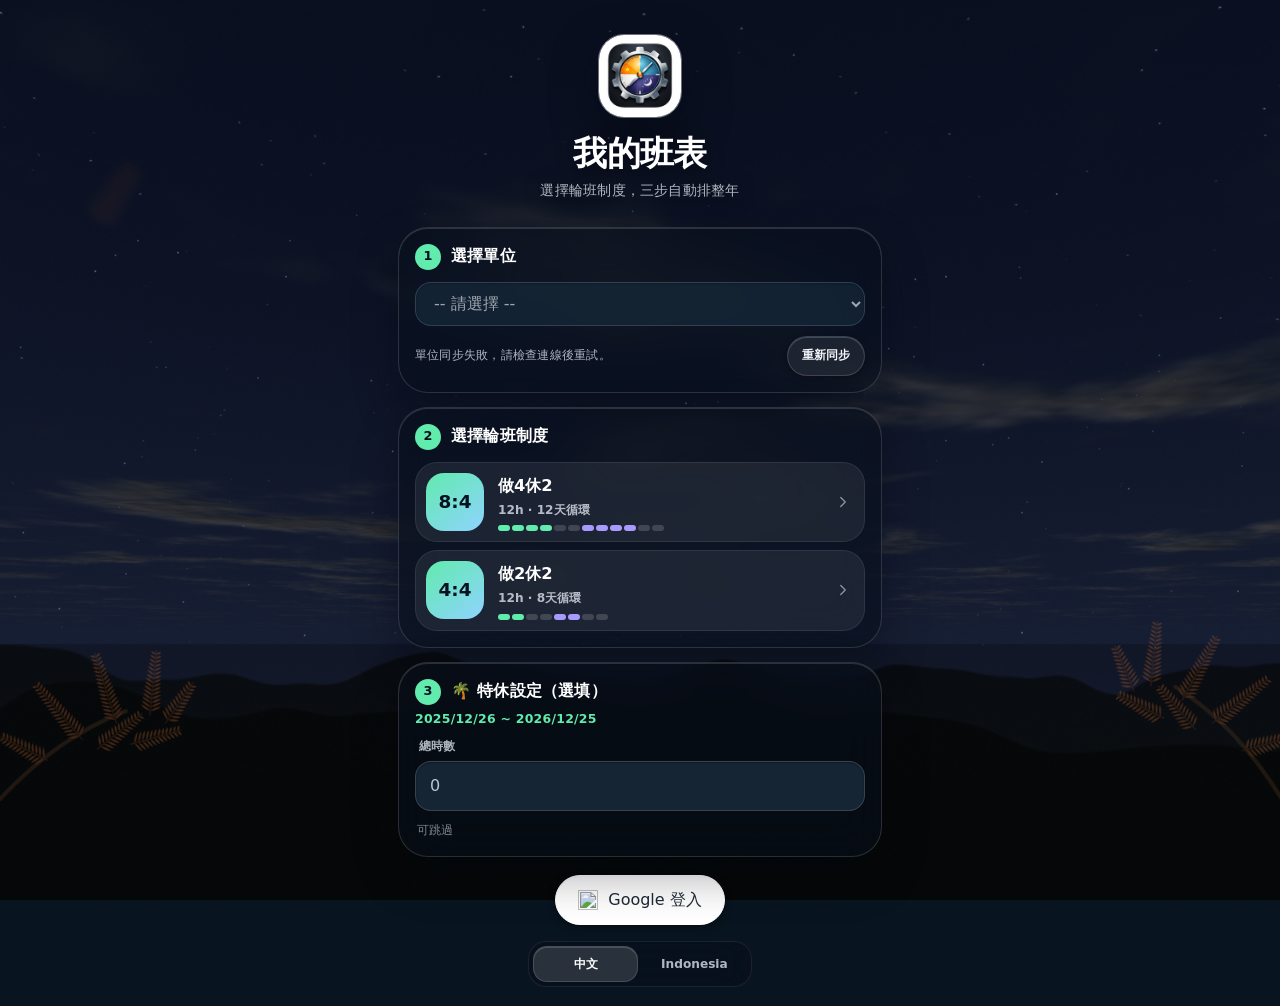
==== index.html @ e7737411 "v410：請假中心重做、氣象劇場按鈕與預覽控制列、語言列不折行 Co-Authored-By: Claude Fable 5.2 <noreply@anthropic.com> Claude-Sess" ====
<!DOCTYPE html>
<html lang="zh-TW">
<head>
  <meta charset="UTF-8">
  <meta name="viewport" content="width=device-width,initial-scale=1,viewport-fit=cover">
  <meta name="apple-mobile-web-app-capable" content="yes">
  <meta name="apple-mobile-web-app-status-bar-style" content="black-translucent">
  <meta name="theme-color" content="#0b1322">
  <link rel="manifest" href="./manifest.json">
  <link rel="apple-touch-icon" href="./icons/icon-apple.png">
  <title>我的班表｜My Shift</title>
  <link rel="preconnect" href="https://firestore.googleapis.com" crossorigin>
  <!-- The original opening can paint before any stylesheet or SDK arrives.
       All complete stylesheets still apply before the application renders. -->
  <style>
    body{margin:0;font:400 1rem/1.55 -apple-system,BlinkMacSystemFont,"Segoe UI","Noto Sans TC","PingFang TC","Microsoft JhengHei",sans-serif;-webkit-font-smoothing:antialiased}
    #splash,#splash *{box-sizing:border-box;margin:0;padding:0}
    #splash{position:fixed;inset:0;z-index:10000;display:flex;flex-direction:column;align-items:center;justify-content:center;background:linear-gradient(150deg,#263f65,#10243e);color:#fff;pointer-events:none}
    #splash img{width:74px;height:74px;border-radius:22px;border:1px solid #a6c4ea5c;box-shadow:inset 0 1px 0 #fff8,0 4px 0 #0b1930,0 15px 30px #07152a70}
    #splash h1{font-size:1.625rem;margin-top:21px;letter-spacing:-.025em}
    #splash p{font-size:.8125rem;color:#c3d4e8;margin-top:5px;letter-spacing:.07em}
  </style>
  <script>
    window.myshiftShellStartedAt=performance.now();
    window.myshiftStylesReady=false;
    window.myshiftStyleLoaded=function(link){
      if(link.dataset.ready)return;
      link.dataset.ready='1';link.media='all';
      if(document.querySelectorAll('link[data-shell-style][data-ready="1"]').length===document.querySelectorAll('link[data-shell-style]').length){
        window.myshiftStylesReady=true;
        window.dispatchEvent(new Event('myshift:styles-ready'));
      }
    };
    window.myshiftStyleFailed=function(){
      var p=document.querySelector('#splash p');
      if(p){p.textContent='連線中斷，點此重新載入';p.style.pointerEvents='auto';p.onclick=function(){location.reload()};}
    };
  </script>
  <link rel="stylesheet" href="./styles.css?v=328-ui" data-shell-style media="print" onload="myshiftStyleLoaded(this)" onerror="myshiftStyleFailed()">
  <link rel="stylesheet" href="./studio-v308.css?v=325-night-auto" data-shell-style media="print" onload="myshiftStyleLoaded(this)" onerror="myshiftStyleFailed()">
  <link rel="stylesheet" href="./nature-ui.css?v=325-night-auto" data-shell-style media="print" onload="myshiftStyleLoaded(this)" onerror="myshiftStyleFailed()">
  <link rel="stylesheet" href="./calendar-ui.css?v=340-actors" data-shell-style media="print" onload="myshiftStyleLoaded(this)" onerror="myshiftStyleFailed()">
  <link rel="stylesheet" href="./immersive-ui.css?v=329-account" data-shell-style media="print" onload="myshiftStyleLoaded(this)" onerror="myshiftStyleFailed()">
  <link rel="stylesheet" href="./share-calendar.css?v=325-night-auto" data-shell-style media="print" onload="myshiftStyleLoaded(this)" onerror="myshiftStyleFailed()">
  <link rel="stylesheet" href="./atelier-ui.css?v=340-actors" data-shell-style media="print" onload="myshiftStyleLoaded(this)" onerror="myshiftStyleFailed()">
  <link rel="stylesheet" href="./observatory-ui.css?v=340-actors" data-shell-style media="print" onload="myshiftStyleLoaded(this)" onerror="myshiftStyleFailed()">
  <link rel="stylesheet" href="./immersive-v341.css?v=345b-rain" data-shell-style media="print" onload="myshiftStyleLoaded(this)" onerror="myshiftStyleFailed()">
  <link rel="stylesheet" href="./daylight-v345.css?v=348-disaster" data-shell-style media="print" onload="myshiftStyleLoaded(this)" onerror="myshiftStyleFailed()">
  <link rel="stylesheet" href="./refine-v349.css?v=351c-disaster-row" data-shell-style media="print" onload="myshiftStyleLoaded(this)" onerror="myshiftStyleFailed()">
  <link rel="stylesheet" href="./v4/skin.css?v=410" data-shell-style media="print" onload="myshiftStyleLoaded(this)" onerror="myshiftStyleFailed()">
  <!-- Same official Firebase SDK bytes; available with the site and offline. -->
  <script defer src="./vendor/firebase/10.12.0/firebase-app-compat.js"></script>
  <script defer src="./vendor/firebase/10.12.0/firebase-auth-compat.js"></script>
  <script defer src="./vendor/firebase/10.12.0/firebase-firestore-compat.js"></script>
  <script defer src="./weather-data.js?v=325-night-auto"></script>
  <script defer src="./payroll.js?v=355-suspension-window"></script>
  <script defer src="./nature-context.js?v=340-actors"></script>
  <script defer src="./nature-taiwan.js?v=345b-rain"></script>
  <script defer src="./sky-gl.js?v=407-rain"></script>
  <script defer src="./nature-effects.js?v=408-rain"></script>
  <script defer src="./nature-audio.js?v=340-actors"></script>
  <script defer src="./config-sync.js?v=325-night-auto"></script>
  <script defer src="./schedule-experience.js?v=340-actors"></script>
  <script defer src="./share-calendar.js?v=347-poster"></script>
  <script defer src="./navigation-ui.js?v=340-actors"></script>
  <script defer src="./app.js?v=410"></script>
  <script defer src="./ui-effects.js?v=325-night-auto"></script>
  <script defer src="./v4/orrery.js?v=410"></script>
  <script defer src="./v4/view.js?v=410"></script>
  <script defer src="./v4/calendar.js?v=410"></script>
  <script defer src="./v4/sheet.js?v=410"></script>
  <script defer src="./v4/pay.js?v=410"></script>
  <script defer src="./v4/more.js?v=410"></script>
  <script defer src="./v4/setup.js?v=410"></script>
  <script defer src="./v4/dialog.js?v=410"></script>
  <script defer src="./v4/wxsheets.js?v=410"></script>
  <script defer src="./v4/weather.js?v=410"></script>
</head>
<body class="myshift-ui depth-v337 v4">
  <div id="splash"><img src="./icons/icon-192x192.png" alt=""><h1>我的班表</h1><p>My Shift</p></div>
  <div id="app"></div>
  <div id="mr"></div>
</body>
</html>
---- styles.css ----
/* My Shift v303 — one design system, shared by all five screens. */
:root{
  color-scheme:light;
  --bg:#eef2f8;--surface:#ffffff;--surface-2:#f4f6fa;--surface-3:#e9eef6;
  --ink:#19283f;--ink-2:#53647b;--ink-3:#5d6e85;--line:#dce3ee;--line-strong:#c6d1e1;
  --on-brand:#ffffff;--on-danger:#ffffff;--brand:#315dcc;--brand-dark:#244ba8;--brand-soft:#eaf0ff;
  --navy:#122743;--amber:#a35d09;--amber-soft:#fff0d6;--gold:#ffc477;
  --early:#137579;--early-soft:#e6f4f2;--night:#6954b5;--night-soft:#f0ecfa;
  --mid:#946000;--mid-soft:#fff3d8;--off:#5e6b7f;--off-soft:#eff2f6;
  --green:#247256;--green-l:#eaf5ef;--red:#b64152;--red-l:#fcecf0;
  --raised:inset 0 1px 0 #ffffff,0 2px 0 #d6dfea,0 5px 8px -5px #7791b54d,0 14px 28px -14px #30476c38;
  --button-shadow:inset 0 1px 0 #ffffff,0 2px 0 #d2dce9,0 4px 7px #344d7110;
  --inset:inset 0 2px 4px #253f6510,inset 0 -1px 0 #ffffff;
  --radius:22px;--shell:680px;
  /* Aliases used by existing data-entry sheets. */
  --card:var(--surface);--pri:var(--brand);--pri-d:var(--brand-dark);--pri-l:var(--brand-soft);
  --sec-l:var(--night-soft);--amber-l:var(--amber-soft);--tx:var(--ink);--tx2:var(--ink-2);--tx3:var(--ink-3);
  --r:14px;--sh:var(--raised);
}
html[data-theme="dark"]{
  color-scheme:dark;
  --bg:#0c1424;--surface:#172339;--surface-2:#111e32;--surface-3:#22314a;
  --ink:#f1f5fc;--ink-2:#bdcadd;--ink-3:#a0b1c9;--line:#2b3c56;--line-strong:#415776;
  --on-brand:#15352f;--on-danger:#402836;--brand:#a3bfff;--brand-dark:#bed0ff;--brand-soft:#233c63;
  --amber:#ffce8e;--amber-soft:#423424;--gold:#ffca83;
  --early:#8bd3cd;--early-soft:#163a3e;--night:#c7b7ff;--night-soft:#332f51;
  --mid:#edcb88;--mid-soft:#3d3525;--off:#b1bfd2;--off-soft:#233044;
  --green:#8fd3af;--green-l:#1c392e;--red:#ffa3b1;--red-l:#402836;
  --raised:inset 0 1px 0 #ffffff0d,0 2px 0 #080e19,0 5px 9px #0000002e,0 18px 34px -18px #00000080;
  --button-shadow:inset 0 1px 0 #ffffff0d,0 2px 0 #080e19,0 4px 8px #00000026;
  --inset:inset 0 2px 5px #00000030,inset 0 -1px 0 #ffffff08;
}
*{box-sizing:border-box;margin:0;padding:0;-webkit-tap-highlight-color:transparent}
html{min-height:100%;scroll-behavior:smooth;scroll-padding-bottom:110px}
body{margin:0;background:radial-gradient(ellipse at 90% 0,#b9cdef35,transparent 45%),var(--bg);color:var(--ink);font:400 1rem/1.55 -apple-system,BlinkMacSystemFont,"Segoe UI","Noto Sans TC","PingFang TC","Microsoft JhengHei",sans-serif;-webkit-font-smoothing:antialiased;font-variant-numeric:tabular-nums}
button,input,select,textarea{font:inherit;color:inherit}
button{border:0;background:none;cursor:pointer;touch-action:manipulation}
button,a,input,select,textarea,summary{outline-offset:4px}
:focus-visible{outline:3px solid var(--brand)}
button:disabled{cursor:not-allowed;opacity:.55}
a{color:var(--brand);text-underline-offset:3px}
button,summary,a{ -webkit-touch-callout:default}
button,summary{transition:transform .14s ease,box-shadow .14s ease,background-color .14s ease}
button:active:not(:disabled){transform:translateY(2px)}
input::placeholder,textarea::placeholder{color:var(--ink-3);opacity:1}
select option{background:var(--surface-2);color:var(--ink)}
input,select,textarea{border:1px solid var(--line-strong);border-radius:12px;background:var(--surface-2);padding:11px 12px;min-height:46px;min-width:0;max-width:100%;font-size:1rem;box-shadow:var(--inset)}
input[type="checkbox"],input[type="radio"]{min-height:24px;min-width:24px;accent-color:var(--brand);box-shadow:none}
input[type="range"]{padding:8px 0;box-shadow:none}
img,svg{max-width:100%}img{object-fit:cover}svg.ui-icon{display:inline-block;vertical-align:middle;flex:none;overflow:visible}
h1,h2,h3,strong,b{font-weight:750}h1,h2,h3{line-height:1.3}p{overflow-wrap:anywhere}
@keyframes fadeIn{from{opacity:0}to{opacity:1}}
@keyframes fadeUp{from{opacity:0;transform:translateY(6px)}to{opacity:1;transform:none}}
@keyframes slideUp{from{transform:translateY(30px);opacity:0}to{transform:none;opacity:1}}
@keyframes spin{to{transform:rotate(360deg)}}
.fi{animation:fadeIn .18s ease}.fu{animation:fadeUp .22s ease}

/* The header and navigation form the same quiet, raised frame. */
.app-shell{max-width:var(--shell);margin:0 auto;position:relative;isolation:isolate}
.app-header{display:flex;align-items:center;justify-content:space-between;gap:10px;padding:calc(14px + env(safe-area-inset-top)) 18px 14px;min-height:82px}
.brand-lockup{display:flex;align-items:center;gap:11px;text-align:left;min-width:0}
.brand-mark{width:43px;height:43px;flex:0 0 43px;display:grid;place-items:center;border-radius:14px;color:#fff;background:linear-gradient(145deg,#5376bf,#234473);border:1px solid #ffffff40;box-shadow:inset 0 1px 1px #ffffff60,inset 0 -3px 0 #10294b80,0 3px 0 #c4d0e2,0 7px 12px #203d6730}
.brand-copy{display:flex;flex-direction:column;gap:2px;min-width:0}
.brand-copy strong{font-size:1.125rem;letter-spacing:-.03em}
.brand-copy>span{font-size:.75rem;color:var(--ink-2);white-space:nowrap}
.header-actions{display:flex;align-items:center;gap:8px;flex:none}
.icon-button,.icon-action,.mnav-btn,.wiz-back{min-width:44px;min-height:44px;display:inline-flex;align-items:center;justify-content:center;border:1px solid var(--line);border-radius:14px;background:var(--surface);box-shadow:var(--button-shadow);color:var(--ink-2);flex:none}
.icon-button:active,.icon-action:active,.mnav-btn:active{box-shadow:var(--inset)}
.header-language{font-size:.75rem;font-weight:750;padding:0 9px;letter-spacing:.01em}
.previous .ui-icon{transform:rotate(180deg)}
.app-main{padding:6px 16px calc(118px + env(safe-area-inset-bottom));display:flex;flex-direction:column;gap:20px}
.screen-heading{display:flex;justify-content:space-between;align-items:center;gap:14px;padding:3px 3px 0;min-height:66px}
.screen-heading>div{min-width:0}.screen-heading h1{font-size:1.875rem;letter-spacing:-.045em}
.screen-heading p{font-size:.875rem;line-height:1.5;color:var(--ink-2);margin-top:5px}
.screen-heading>.icon-action{color:var(--brand)}
.text-action,.leave-calendar-link{display:inline-flex;align-items:center;justify-content:center;gap:6px;min-height:44px;border-radius:12px;padding:8px 12px;font-size:.875rem;font-weight:700;color:var(--brand);flex:none}
.screen-heading>.text-action{background:var(--surface);border:1px solid var(--line);box-shadow:var(--button-shadow)}
.section-kicker{display:flex;justify-content:space-between;align-items:center;gap:10px;margin-bottom:9px}
.section-kicker h2,.rem-title{font-size:.9375rem;letter-spacing:.02em}
.section-kicker button{display:flex;align-items:center;gap:6px;min-height:44px;font-size:.875rem;color:var(--brand);font-weight:650}
.bottom-nav{position:fixed;z-index:40;left:50%;bottom:calc(10px + env(safe-area-inset-bottom));transform:translateX(-50%);width:calc(100% - 28px);max-width:520px;display:grid;grid-template-columns:repeat(5,minmax(0,1fr));gap:2px;padding:7px;border:1px solid var(--line);border-radius:25px;background:var(--surface);box-shadow:inset 0 1px 0 #ffffff55,0 3px 0 var(--line-strong),0 10px 40px #152c5630}
.bottom-nav-item{display:flex;flex-direction:column;align-items:center;justify-content:center;gap:4px;position:relative;min-width:0;min-height:61px;border:1px solid transparent;border-radius:18px;color:var(--ink-2);font-size:.8125rem;font-weight:650;line-height:1.3;padding:4px 0}
.bottom-nav-icon{display:grid;place-items:center;width:32px;height:28px}
.bottom-nav-item.active{color:var(--brand);background:var(--brand-soft);border-color:var(--line);box-shadow:inset 0 1px 0 #ffffff55,0 2px 0 var(--line-strong)}
.nav-active-mark{display:none}.bottom-nav-item.active .bottom-nav-icon{color:var(--brand)}

/* A machined console: illuminated edge, solid undercut and an inset timeline. */
.today-hero{position:relative;overflow:hidden;isolation:isolate;padding:20px 22px 0;border-radius:26px;background:radial-gradient(ellipse at 95% 0,#456eac90,transparent 62%),linear-gradient(145deg,#243f65,#102640);color:#fff;border:1px solid #6783a885;box-shadow:inset 0 1px 0 #c4dcff70,inset 0 -3px 0 #0b1a2c,0 3px 0 #b9c8de,0 15px 30px -8px #1b375544}
.today-hero::before{content:"";position:absolute;z-index:-1;width:210px;height:210px;right:-74px;top:-60px;border:1px solid #b7d5ff1c;border-radius:50%;box-shadow:0 0 0 34px #a4caff06,0 0 0 70px #a4caff05;pointer-events:none}
.today-hero.shift-night{background:radial-gradient(ellipse at 95% 0,#66589c80,transparent 65%),linear-gradient(145deg,#323556,#151e36)}
.today-hero.shift-off{background:radial-gradient(ellipse at 95% 0,#4c8b8f80,transparent 65%),linear-gradient(145deg,#244d5e,#153548)}
.hero-topline{display:flex;align-items:center;justify-content:space-between;gap:10px;flex-wrap:wrap}
.hero-shift-tag{display:inline-flex;align-items:center;gap:7px;font-size:.875rem;font-weight:700;background:#ffffff14;border:1px solid #c4dfff35;border-radius:8px;padding:5px 10px;box-shadow:inset 0 1px 0 #ffffff12}
.hero-shift-tag i{height:6px;width:6px;border-radius:50%;background:#9be4d9;box-shadow:0 0 0 3px #9be4d918}
.shift-night .hero-shift-tag i{background:#c8baff}.shift-off .hero-shift-tag i{background:#a3dbcd}
.hero-phase{font-size:.75rem;color:#c9d9ed}
.hero-main{display:flex;align-items:center;justify-content:space-between;gap:12px;margin:19px 0 18px}
.hero-countdown{min-width:0}.hero-countdown>span{font-size:.875rem;color:#c9d9ed}
.hero-countdown h1{font-size:clamp(1.7rem,7.6vw,2.6rem);letter-spacing:-.045em;line-height:1.25;margin-top:5px;overflow-wrap:anywhere;color:#fff}
.hero-orb{display:grid;place-items:center;flex:0 0 62px;width:62px;height:62px;border-radius:21px;background:linear-gradient(145deg,#ffdfaa,#f6b755);color:#704617;border:1px solid #ffe1b5;box-shadow:inset 2px 3px 2px #ffffffa0,inset -2px -4px 3px #b874324a,0 4px 0 #9e6c36,0 11px 17px #00000035;transform:rotate(-8deg)}
.hero-orb .ui-icon{filter:drop-shadow(0 1px 0 #fff6)}
.shift-night .hero-orb{background:linear-gradient(145deg,#e7e0ff,#a498da);color:#4f427b;border-color:#d5ccff;box-shadow:inset 2px 3px 2px #ffffff70,inset -2px -4px 3px #62528440,0 4px 0 #625889,0 11px 17px #00000035}
.shift-off .hero-orb{background:linear-gradient(145deg,#d4f4e8,#8bc8b7);color:#315e54;border-color:#b7e2d2;box-shadow:inset 2px 3px 2px #ffffff80,inset -2px -4px 3px #44776740,0 4px 0 #557f75,0 11px 17px #00000035}
.hero-time-labels{display:flex;justify-content:space-between;gap:8px;font-size:.75rem;color:#d6e3f3;margin-bottom:8px}
.hero-time-labels span:nth-child(2){color:#c2d4eb}.hero-track{height:9px;overflow:hidden;border-radius:8px;background:#06152e60;box-shadow:inset 0 2px 3px #00000050,0 1px 0 #ffffff18}
.hero-track>span{display:block;height:100%;position:relative;min-width:0;border-radius:inherit;background:linear-gradient(90deg,#86b8ee,#c2e3ff);box-shadow:inset 0 1px 0 #ffffffb0,0 1px 5px #a6ccff80;transition:width 1s linear}
.hero-rest-note{font-size:.8125rem;line-height:1.65;color:#d3e4ed;min-height:24px;margin-bottom:8px}
.hero-footer{display:flex;align-items:center;justify-content:space-between;gap:8px;border-top:1px solid #b8d0ef26;margin-top:20px;min-height:51px;font-size:.8125rem;color:#d5e3f3}
.hero-footer>span,.hero-footer button{display:flex;align-items:center;gap:7px}.hero-footer button{min-height:48px;color:#fff;font-size:.8125rem}

/* Seven days share a single rail; the amber key is reserved for today. */
.week-overview{min-width:0}.schedule-strip{display:grid;grid-template-columns:repeat(7,minmax(0,1fr));gap:3px;padding:7px;background:var(--surface);border:1px solid var(--line);border-radius:20px;box-shadow:var(--raised)}
.schedule-day{position:relative;min-width:0;min-height:91px;padding:7px 1px;display:flex;flex-direction:column;justify-content:center;align-items:center;gap:6px;border:1px solid transparent;border-radius:13px;color:var(--ink)}
.schedule-week{font-size:.75rem;color:var(--ink-2);line-height:1.2}.schedule-date{font-size:1.375rem;line-height:1.1;letter-spacing:-.04em}
.schedule-shift{font-size:.75rem;font-weight:700;line-height:1.3;overflow-wrap:anywhere}.shift-early .schedule-shift{color:var(--early)}.shift-night .schedule-shift{color:var(--night)}.shift-mid .schedule-shift{color:var(--mid)}.shift-off .schedule-shift{color:var(--off)}
.schedule-day.current{background:var(--amber-soft);border-color:#dca96090;box-shadow:inset 0 1px 0 #fff7,0 2px 0 #c89d6350;color:var(--amber)}
.schedule-day.current .schedule-week{color:var(--amber)}.schedule-event-dot{width:4px;height:4px;position:absolute;bottom:3px;left:calc(50% - 2px);background:var(--brand);border-radius:50%}
.today-insights{display:flex;flex-direction:column;gap:0;background:var(--surface);border:1px solid var(--line);border-radius:var(--radius);box-shadow:var(--raised);overflow:hidden}
.insight-row{display:flex;align-items:center;gap:12px;text-align:left;min-width:0;min-height:99px;padding:17px 16px;color:var(--ink);width:100%}
.insight-row+.insight-row{border-top:1px solid var(--line)}
.insight-icon,.settings-row-icon,.quick-control-icon,.notice-icon,.tide-title-icon{display:grid;place-items:center;flex:0 0 44px;width:44px;height:44px;border-radius:14px;background:var(--brand-soft);color:var(--brand);box-shadow:inset 0 1px 0 #ffffff75,inset 0 -2px 0 #47628a0c,0 2px 3px #23487b0a}
.insight-icon.weather{background:var(--amber-soft);color:var(--amber)}.insight-icon.leave{background:var(--green-l);color:var(--green)}
.insight-copy{flex:1;min-width:0}.insight-copy small{display:block;font-size:.8125rem;color:var(--ink-2);margin-bottom:3px}
.insight-copy strong{font-size:1.5rem;line-height:1.35;letter-spacing:-.025em;display:flex;flex-wrap:wrap;align-items:baseline;gap:3px 8px}
.insight-copy strong em{font-size:.875rem;font-style:normal;letter-spacing:0;color:var(--ink-2);font-weight:500}
.insight-meta{font-size:.75rem;text-align:right;color:var(--ink-3);max-width:86px;overflow-wrap:anywhere;line-height:1.55}.insight-meta b{display:block;font-weight:500}
.insight-row>.ui-icon{color:var(--ink-3)}

/* Calendar: real buttons, a left-to-right month controller and inset shift tiles. */
.calendar-shell{background:var(--surface);border:1px solid var(--line);border-radius:var(--radius);box-shadow:var(--raised);padding:12px 10px 0;min-width:0}
.mnav,.period-navigation{display:flex;align-items:center;justify-content:space-between;gap:10px}
.mnav{padding:0 3px 10px}.mnav-title,.period-navigation h2{font-size:1.25rem;letter-spacing:-.025em;text-align:center;min-width:0}
.mnav-btn{min-width:42px;min-height:44px;border-radius:12px}
.wk-row{display:grid;grid-template-columns:repeat(7,minmax(0,1fr));gap:4px;padding:13px 0 10px;border-top:1px solid var(--line)}
.wk-cell{text-align:center;color:var(--ink-2);font-size:.75rem;font-weight:650}.wk-cell.we{color:var(--red)}
.cal{display:grid;grid-template-columns:repeat(7,minmax(0,1fr));gap:5px 4px;padding:0 0 8px}
.day{position:relative;min-width:0;min-height:84px;display:flex;flex-direction:column;align-items:flex-start;gap:6px;border-radius:11px;padding:8px 6px 6px;border:1px solid transparent;background:var(--surface-2);text-align:left;color:var(--ink);box-shadow:inset 0 1px 0 #ffffff90,0 2px 0 #273c5913}
.day.e{background:var(--early-soft);color:var(--early);border-color:#13858017}.day.n{background:var(--night-soft);color:var(--night);border-color:#7054b51a}.day.m{background:var(--mid-soft);color:var(--mid);border-color:#ab7d181a}.day.o{background:var(--off-soft);color:var(--off);border-color:#53647b12}
.day-top{display:flex;align-items:center;justify-content:space-between;width:100%;gap:2px}.day .num{font-size:1.1875rem;line-height:1.05;font-weight:750;letter-spacing:-.04em}
.day .shift-code{font-size:.8125rem;font-weight:650;line-height:1.3;overflow-wrap:anywhere}
.day.today{background:var(--amber-soft);color:var(--amber);border:2px solid #d5943f;padding:7px 5px 5px;box-shadow:inset 0 1px 0 #fff9,0 2px 0 #d1a56970,0 4px 8px #bd812022}
.today-label{width:5px;height:5px;border-radius:50%;background:var(--amber);flex:none}
.day-markers{display:flex;align-items:center;justify-content:flex-start;flex-wrap:wrap;gap:2px;min-height:13px;width:100%;margin-top:auto}
.day-marker{display:flex;align-items:center;justify-content:center;width:13px;height:13px}.day-marker.pay{color:var(--brand)}.day-marker.award{color:var(--amber)}.day-marker.adjusted{color:var(--ink-2)}
.day-count{display:flex;align-items:center;justify-content:center;min-width:15px;min-height:15px;border-radius:5px;font-size:.75rem;line-height:1;font-weight:700;background:var(--surface);color:var(--brand)}
.day-count.leave-count{color:var(--amber);background:var(--amber-soft)}.day-dot{width:5px;height:5px;border-radius:50%;flex:none}.holiday-dot{background:var(--red)}.annual-dot{background:var(--green)}
.day.admin-ev{outline:1px dashed var(--red);outline-offset:-4px}.day:active{box-shadow:var(--inset)}
.calendar-legend{display:flex;align-items:center;justify-content:center;gap:8px 12px;flex-wrap:wrap;padding:11px 2px 13px;font-size:.75rem;color:var(--ink-2)}
.calendar-legend span{display:inline-flex;align-items:center;gap:5px}.calendar-legend i,.month-summary-item i{width:6px;height:6px;border-radius:50%;display:inline-block;flex:none}
.legend-today i{background:var(--amber)}.legend-early i,.tone-early i{background:var(--early)}.legend-night i,.tone-night i{background:var(--night)}.legend-mid i,.tone-mid i{background:var(--mid)}.legend-off i,.tone-off i{background:var(--off)}
.calendar-today-anchor{display:flex;align-items:center;gap:12px;width:100%;min-height:64px;text-align:left;border-top:1px solid var(--line);padding:12px 4px}
.today-anchor-date{font-size:.9375rem;font-weight:750;color:var(--amber);background:var(--amber-soft);padding:7px 9px;border-radius:10px}.calendar-today-anchor>span:nth-child(2){flex:1;min-width:0;display:flex;align-items:baseline;justify-content:space-between;gap:4px 8px;flex-wrap:wrap}
.calendar-today-anchor b{font-size:.8125rem}.calendar-today-anchor small{font-size:.75rem;color:var(--ink-2)}.calendar-today-anchor>.ui-icon{color:var(--ink-3)}
.month-summary-v300{border-radius:var(--radius);background:var(--surface);border:1px solid var(--line);box-shadow:var(--raised);padding:17px 18px}
.month-summary-head{display:flex;align-items:center;justify-content:space-between;gap:10px;margin-bottom:17px}.month-summary-head h2{font-size:.9375rem}.month-summary-head>span{font-size:.8125rem;color:var(--ink-2)}.month-summary-head>span>strong{font-size:1.125rem;color:var(--ink);margin:0 2px}
.month-summary-grid{display:flex;gap:0}.month-summary-item{flex:1;min-width:0;text-align:center;border-right:1px solid var(--line)}.month-summary-item:last-child{border:0}
.month-summary-item>span{display:flex;align-items:center;justify-content:center;gap:5px;font-size:.75rem;color:var(--ink-2)}.month-summary-item>strong{font-size:1.625rem;line-height:1.2;display:block;margin-top:7px;letter-spacing:-.04em}
.calendar-notice{display:flex;gap:12px;align-items:center;background:var(--surface);border:1px solid var(--line);border-radius:18px;padding:15px;box-shadow:var(--raised)}
.calendar-notice>div{min-width:0}.calendar-notice strong{display:block;font-size:.875rem;margin-bottom:4px}.calendar-notice>div>span{font-size:.8125rem;color:var(--ink-2);line-height:1.65}.calendar-notice.holiday .notice-icon{color:var(--amber);background:var(--amber-soft)}
.rem-title{margin-bottom:10px}.rem-list{background:var(--surface);border:1px solid var(--line);border-radius:18px;box-shadow:var(--raised);overflow:hidden}
.rem-item{display:flex;width:100%;align-items:center;gap:12px;padding:13px 15px;text-align:left}.rem-item+.rem-item{border-top:1px solid var(--line)}
.rem-date{display:flex;flex-direction:column;align-items:center;justify-content:center;width:42px;min-height:46px;border-radius:10px;background:var(--amber-soft);color:var(--amber);flex:none}.rem-date strong{font-size:1.1875rem;line-height:1.2}.rem-date small{font-size:.75rem}
.rem-info{flex:1;min-width:0}.rem-info strong{display:block;font-size:.875rem}.rem-info small{font-size:.75rem;color:var(--ink-2)}.rem-item>.ui-icon{color:var(--ink-3)}

/* v307: weekends and multi-day holiday runs read as one calendar story. */
.calendar-breaks{margin:0 0 11px;padding:10px;border:1px solid #d6a4524d;border-radius:17px;background:linear-gradient(145deg,var(--amber-soft),var(--surface));box-shadow:inset 0 1px 0 #ffffffb0,0 2px 0 #cdb48755,0 8px 17px #293d5912}
.calendar-breaks-head{display:flex;align-items:center;gap:9px;margin-bottom:8px}.break-emblem{display:grid;place-items:center;width:34px;height:34px;border-radius:12px;color:var(--amber);background:linear-gradient(145deg,#fff8e8,#f0d49e);box-shadow:inset 1px 2px 2px #fff,0 3px 0 #d2b77e,0 5px 9px #4c39231a;flex:none}
.calendar-breaks-head>div{flex:1;min-width:0}.calendar-breaks-head strong{display:block;font-size:.875rem}.calendar-breaks-head small{display:block;margin-top:1px;font-size:.7rem;color:var(--ink-2)}
.break-total{display:flex;align-items:baseline;gap:3px;color:var(--amber);font-size:1.35rem;font-weight:850}.break-total small{font-size:.65rem;font-weight:700}
.calendar-break-list{display:grid;gap:6px}.calendar-break-item{display:grid;grid-template-columns:minmax(0,1fr) auto;align-items:center;gap:3px 8px;width:100%;padding:8px 10px;border:1px solid #d8bb8255;border-radius:12px;text-align:left;background:linear-gradient(145deg,#ffffffd9,#fff9ec);box-shadow:inset 0 1px 0 #fff,0 2px 0 #dcc99d,0 4px 7px #5b482216;transition:transform .16s ease,box-shadow .16s ease}
.calendar-break-item:active{transform:translateY(2px);box-shadow:inset 0 2px 4px #8b69311c,0 1px 0 #dcc99d}.break-dates{display:flex;align-items:center;gap:6px;min-width:0;color:var(--ink);font-size:.75rem}.break-dates strong{font-weight:800;white-space:nowrap}.break-dates i{color:var(--amber);font-style:normal}.break-name{grid-column:1;overflow:hidden;text-overflow:ellipsis;white-space:nowrap;color:var(--ink-2);font-size:.68rem}.break-length{grid-column:2;grid-row:1 / span 2;align-self:center;padding:5px 7px;border-radius:8px;color:#fff;background:linear-gradient(145deg,#d69a39,#a96812);box-shadow:inset 0 1px 0 #fff7,0 2px 0 #895716;font-size:.7rem;font-weight:800;white-space:nowrap}
.calendar-date-tag{display:inline-flex;align-items:center;justify-content:center;min-width:18px;height:17px;padding:0 4px;border-radius:6px;color:var(--red);background:var(--red-l);font-size:.6rem;line-height:1;font-weight:850;letter-spacing:-.03em}
.calendar-date-tag.official{color:#a04e3d;background:#ffebe4;box-shadow:inset 0 1px 0 #fff8,0 1px 0 #d6a09355}
.day.weekend{background-image:linear-gradient(145deg,#ffffff1f,transparent 70%)}.day.weekend-sat .calendar-date-tag,.day.weekend-sun .calendar-date-tag{color:#a34754;background:#fce8eb}
.day.public-holiday{border-top:2px solid var(--red);padding-top:7px}.day.break-day{box-shadow:inset 0 0 0 1px #dba94e60,0 3px 0 #c7995050,0 7px 11px #805a1717}.day.break-day.today{box-shadow:inset 0 1px 0 #fff9,0 2px 0 #d1a56970,0 4px 8px #bd812022,0 0 0 1px #dba94e60}.day.break-start{border-left-color:#d09a3b}.day.break-end{border-right-color:#d09a3b}
.break-day-tag{display:inline-flex;align-items:center;justify-content:center;min-height:14px;padding:1px 4px;border-radius:5px;color:#8b5710;background:#fff0d1;border:1px solid #d9ac5e70;font-size:.55rem;line-height:1.1;font-weight:850;white-space:nowrap;box-shadow:inset 0 1px 0 #fff9}
.calendar-legend .legend-weekend i{background:#bd6871}.calendar-legend .legend-holiday i{background:var(--red)}.calendar-legend .legend-break i{background:#d09a3b;box-shadow:0 0 0 2px #d09a3b20}
.day:not(.today):hover{transform:translateY(-2px);border-color:var(--line-strong);box-shadow:inset 0 1px 0 #ffffffaa,0 3px 0 #c8d3e1,0 7px 13px #263c5b24}
.calendar-break-item:focus-visible{outline:3px solid var(--amber);outline-offset:2px}
html[data-theme="dark"] .calendar-breaks{border-color:#f0be6b45;background:linear-gradient(145deg,#463c2c,var(--surface));box-shadow:inset 0 1px 0 #ffffff10,0 2px 0 #080e19,0 10px 22px #0005}
html[data-theme="dark"] .break-emblem{background:linear-gradient(145deg,#614b2d,#3c3327);box-shadow:inset 1px 2px 2px #ffffff16,0 3px 0 #241f18,0 5px 9px #0005}
html[data-theme="dark"] .calendar-break-item{background:linear-gradient(145deg,#293346,#1b273b);border-color:#e5bd7740;box-shadow:inset 0 1px 0 #ffffff0c,0 2px 0 #0a101a,0 5px 9px #0004}
html[data-theme="dark"] .calendar-date-tag.official{color:#ffd0c2;background:#50383a;box-shadow:inset 0 1px 0 #ffffff12,0 1px 0 #0a101a}
html[data-theme="dark"] .day.weekend-sat .calendar-date-tag,html[data-theme="dark"] .day.weekend-sun .calendar-date-tag{color:#ffc3cb;background:#47313b}
html[data-theme="dark"] .break-day-tag{color:#ffdda3;background:#4d3c27;border-color:#f0be6b45;box-shadow:inset 0 1px 0 #ffffff10}
@media(max-width:390px){.calendar-breaks{padding:8px}.calendar-date-tag{min-width:16px;padding:0 3px;font-size:.55rem}.break-day-tag{padding:1px 3px;font-size:.5rem}.calendar-break-item{padding:7px 8px}.calendar-legend{gap:7px 9px}}
@media(prefers-reduced-motion:reduce){.day:not(.today):hover,.calendar-break-item{transition:none}}

/* Salary: an elevated balance card above a compact, readable statement. */
.salary-dashboard{padding:15px 16px 0;background:var(--surface);border:1px solid var(--line);border-radius:var(--radius);box-shadow:var(--raised)}
.period-caption{display:flex;align-items:center;justify-content:space-between;gap:6px;margin:5px 2px 12px}.period-caption>span{font-size:.75rem;color:var(--ink-2);overflow-wrap:anywhere;line-height:1.5}.period-caption .text-action{font-size:.75rem;padding:6px 8px}
.salary-hero{border-radius:19px;padding:18px 21px 21px;background:radial-gradient(ellipse at 100% 0,#5678ab80,transparent 75%),linear-gradient(135deg,#294569,#102a46);color:#fff;border:1px solid #6a85a9;box-shadow:inset 0 1px 0 #bbd3f36b,inset 0 -3px 0 #0a1e32,0 4px 0 #d7e0eb,0 10px 16px -7px #23466d50}
.salary-hero-label{display:flex;justify-content:space-between;align-items:center;gap:10px;color:#dce9fa;font-size:.875rem}.salary-hero-seal{display:grid;place-items:center;width:34px;height:34px;border-radius:10px;border:1px solid #9bbddd50;background:#95bffb1a;color:#d7e8ff;box-shadow:inset 0 1px 0 #ffffff30,0 2px 0 #102644}
.salary-net{display:block;font-size:clamp(2.4rem,11.5vw,3.3rem);font-weight:750;line-height:1.2;letter-spacing:-.05em;margin:7px 0 8px;overflow-wrap:anywhere;color:#fff}
.salary-hero p{font-size:.75rem;color:#ccdef2}.salary-flow{margin:23px 1px 19px}.salary-flow-label{display:flex;justify-content:space-between;gap:15px;font-size:.75rem;color:var(--ink-2)}
.salary-flow-label>span{display:flex;flex-direction:column;gap:3px}.salary-flow-label>span:last-child{text-align:right}.salary-flow-label b{font-size:1rem;letter-spacing:-.02em;color:var(--ink)}
.salary-flow-track{display:flex;height:7px;border-radius:8px;overflow:hidden;margin-top:12px;background:var(--surface-3);box-shadow:var(--inset)}.salary-flow-track i{background:linear-gradient(90deg,#3b66c1,#81a2ef)}.salary-flow-track b{background:#d18593}
.salary-metrics{display:grid;grid-template-columns:repeat(3,minmax(0,1fr));gap:0;background:var(--surface-2);border:1px solid var(--line);border-radius:16px;padding:17px 0;box-shadow:var(--inset);margin:0 0 17px}
.salary-metrics>div{text-align:center;border-right:1px solid var(--line);min-width:0;padding:0 5px}.salary-metrics>div:last-child{border:0}.salary-metrics strong{display:block;font-size:1.7rem;line-height:1.2;letter-spacing:-.035em;overflow-wrap:anywhere}.salary-metrics strong small{font-size:.75rem;letter-spacing:0;font-weight:550;margin-left:2px;color:var(--ink-2)}
.salary-metrics span{display:block;font-size:.75rem;color:var(--ink-2);margin-top:6px}.hours-adjustment{display:block;font-size:.75rem;color:var(--red);margin-top:4px;line-height:1.35}
.salary-leave-meta{display:flex;gap:6px 12px;flex-wrap:wrap;border-radius:12px;background:var(--brand-soft);color:var(--ink-2);padding:12px;font-size:.8125rem;margin-bottom:15px}.salary-leave-meta b{width:100%;color:var(--brand)}
.pay-calendar-row{display:grid;grid-template-columns:1fr 1fr;border-top:1px solid var(--line);border-bottom:1px solid var(--line);padding:15px 0}.pay-calendar-row>div{display:flex;gap:11px;align-items:center;padding-left:6px;color:var(--brand)}.pay-calendar-row>div+div{border-left:1px solid var(--line);padding-left:16px;color:var(--amber)}
.pay-calendar-row small{display:block;font-size:.75rem;font-weight:500;color:var(--ink-2)}.pay-calendar-row strong{font-size:1.125rem;color:var(--ink);letter-spacing:-.02em}.pay-calendar-row em{font-size:.8125rem;font-weight:400;font-style:normal;color:var(--ink-3)}
.salary-breakdown summary{list-style:none;cursor:pointer;display:flex;align-items:center;justify-content:space-between;gap:10px;min-height:62px;font-size:.875rem;font-weight:700}.salary-breakdown summary::-webkit-details-marker{display:none}.salary-breakdown summary>span{display:flex;align-items:center;gap:10px}.salary-breakdown summary>.ui-icon{color:var(--ink-3);transition:transform .2s}.salary-breakdown[open] summary>.ui-icon{transform:rotate(90deg)}
.salary-detail-list{border-top:1px solid var(--line);padding:8px 0 16px}.salary-detail-row{display:flex;justify-content:space-between;align-items:baseline;gap:12px;padding:10px 1px;font-size:.875rem}.salary-detail-row+.salary-detail-row{border-top:1px dashed var(--line)}.salary-detail-row span{color:var(--ink-2)}.salary-detail-row.deduction strong{color:var(--red)}
.salary-detail-meta{display:flex;flex-wrap:wrap;gap:6px 14px;background:var(--surface-2);border-radius:10px;padding:11px;font-size:.75rem;color:var(--ink-2);margin-top:8px}
.salary-disclaimer{display:flex;gap:7px;align-items:flex-start;font-size:.75rem;color:var(--ink-2);line-height:1.65;padding:0 0 17px}.salary-disclaimer>.ui-icon{margin-top:2px}
.salary-empty-copy{display:flex;flex-direction:column;align-items:center;gap:12px;text-align:center;padding:22px 8px 25px}.salary-empty-copy>.ui-icon{color:var(--brand)}.salary-empty-copy h3{font-size:1.125rem}.salary-empty-copy p{font-size:.875rem;color:var(--ink-2);max-width:28em}
.salary-primary-action,.account-login{display:flex;align-items:center;justify-content:center;gap:10px;min-height:46px;border-radius:13px;padding:11px 16px;color:white;background:linear-gradient(135deg,#426ccd,#2d52a8);border:1px solid #496fbe;box-shadow:inset 0 1px 0 #ffffff40,0 2px 0 #1f3e83,0 6px 12px #315dcc20;font-size:.875rem;font-weight:650}
.al-bar{width:100%;display:flex;align-items:center;gap:12px;text-align:left;padding:15px;background:var(--surface);border:1px solid var(--line);border-radius:18px;box-shadow:var(--raised)}.al-bar-copy{flex:1;min-width:0}.al-bar-copy strong{display:block;font-size:.875rem}.al-bar-copy small{font-size:.75rem;color:var(--ink-2)}.al-bar>b{font-size:.9375rem;color:var(--green);flex:none}

/* Weather is explicitly light on navy; data freshness always stays visible. */
.weather-dashboard{padding:14px;background:var(--surface);border:1px solid var(--line);border-radius:var(--radius);box-shadow:var(--raised);min-width:0}
.weather-current{display:grid;grid-template-columns:66px minmax(0,1fr);align-items:center;gap:14px 20px;width:100%;text-align:left;color:#fff;padding:21px 19px 14px;border-radius:18px;background:radial-gradient(ellipse at 95% 0,#547eac80,transparent 72%),linear-gradient(135deg,#234d70,#16344e);border:1px solid #739cbe;box-shadow:inset 0 1px 0 #b8def26e,inset 0 -3px 0 #0b253a,0 3px 0 #c8d7e4,0 10px 15px -8px #244c7070}
.weather-current-icon{width:66px;height:66px;display:grid;place-items:center;background:linear-gradient(145deg,#fff0c7,#f5cb7c);border:1px solid #fff1d0;border-radius:21px;color:#81591a;box-shadow:inset 2px 3px 2px #fff9,inset -2px -3px 3px #b68e3430,0 4px 0 #ab8548,0 10px 13px #00173145;transform:rotate(-6deg)}
.weather-current-copy{min-width:0;color:#fff}.weather-current-copy small{font-size:.75rem;color:#d8e8f5;display:block;line-height:1.5}.weather-current-copy strong{font-size:3rem;line-height:1.2;display:block;letter-spacing:-.045em;color:#fff}.weather-current-copy strong>span{font-size:1.4rem;vertical-align:top;display:inline-block;margin-top:7px;margin-left:4px;font-weight:500;letter-spacing:0}.weather-current-copy em{font-size:.875rem;color:#e5f1f9;font-style:normal;display:block}
.weather-source{display:flex;grid-column:1/-1;align-items:center;justify-content:space-between;gap:8px;border-top:1px solid #a9c8dd30;padding-top:12px;color:#d5e5f3}.weather-source b{font-size:.75rem;color:#e3edf9;font-weight:650}.weather-source small{font-size:.75rem;text-align:right;color:#c5d9eb;line-height:1.5}.weather-source small br{display:none}
.wx-live-status{display:flex;align-items:center;justify-content:space-between;gap:5px;margin:12px 1px 0;font-size:.75rem;color:var(--ink-2);line-height:1.5;min-height:44px}
.wx-live-status>span{display:flex;align-items:center;gap:7px;min-width:0}.wx-live-status i{width:6px;height:6px;flex:0 0 6px;border-radius:50%;background:var(--green);box-shadow:0 0 0 3px var(--green-l)}.wx-live-status.is-stale i{background:var(--amber);box-shadow:0 0 0 3px var(--amber-soft)}
.wx-live-status button,.wx-place-row button{display:flex;align-items:center;justify-content:center;gap:5px;min-height:44px;padding:7px 6px;color:var(--brand);font-size:.8125rem;font-weight:650;flex:none}
.wx-place-row{display:flex;align-items:center;justify-content:space-between;gap:10px;font-size:.8125rem;color:var(--ink-2);border-top:1px solid var(--line);padding:5px 0 10px}.wx-place-row>span{min-width:0;overflow-wrap:anywhere}.wx-place-row button{border-radius:10px;background:var(--surface-2);padding:7px 10px;font-size:.75rem}
.precip-visual{border:1px solid var(--line);border-radius:16px;padding:14px 12px 8px;background:var(--surface-2);box-shadow:var(--inset);margin:1px 0 14px}
.precip-head{display:flex;align-items:flex-start;justify-content:space-between;gap:8px}.precip-head h3{font-size:.8125rem;color:var(--ink-2);font-weight:600}.precip-head p{display:flex;align-items:baseline;gap:5px;font-size:.75rem;color:var(--ink-2);margin-top:6px}.precip-head strong{font-size:1.5rem;color:var(--ink);letter-spacing:-.03em;line-height:1.2}.precip-head strong small{font-size:.875rem;margin-left:1px}
.source-badge{display:inline-block;font-size:.75rem;line-height:1.5;background:var(--brand-soft);color:var(--brand);border-radius:6px;padding:3px 6px;flex:none}
.precip-visual svg{display:block;width:100%;overflow:visible;margin-top:8px}.precip-visual line{stroke:var(--line-strong);stroke-width:1}.precip-visual .precip-guide{stroke:var(--line);stroke-dasharray:3 5;opacity:.65}.precip-bar rect{fill:#7195d0}.precip-bar.mid rect{fill:#b08b46}.precip-bar.high rect{fill:#b86374}.precip-bar text{font:12px system-ui,sans-serif;fill:var(--ink-2)}
.forecast-heading{display:flex;align-items:center;justify-content:space-between;gap:8px;margin:17px 2px 10px}.forecast-heading h3{font-size:.875rem}.forecast-heading>span{font-size:.75rem;color:var(--ink-2)}
.forecast-strip{display:grid;grid-template-columns:repeat(7,minmax(42px,1fr));gap:3px;overflow-x:auto;padding:2px 1px 6px;scrollbar-width:thin;scroll-snap-type:x proximity}
.forecast-day{display:flex;flex-direction:column;align-items:center;gap:8px;min-width:42px;padding:10px 3px 8px;border:1px solid transparent;border-radius:12px;scroll-snap-align:start}.forecast-day>span{font-size:.75rem;color:var(--ink-2);line-height:1.4}.forecast-day>i{display:grid;place-items:center;font-style:normal;color:var(--brand);height:24px}.forecast-day strong{font-size:1rem;line-height:1.2}.forecast-day small{font-size:.75rem;color:var(--ink-2);line-height:1.2}.forecast-day.today{background:var(--amber-soft);border-color:#c6975345;box-shadow:inset 0 1px 0 #fff7,0 2px 0 #c7a87b30}.forecast-day.today i{color:var(--amber)}
.wx-source-credit{font-size:.75rem;color:var(--ink-2);line-height:1.75;margin:10px 2px 12px;overflow-wrap:anywhere}.wx-source-credit a{color:inherit}
.radar-action{display:flex;align-items:center;gap:12px;min-height:70px;padding:13px 15px;border:1px solid var(--line);border-radius:14px;background:var(--brand-soft);color:var(--brand);text-decoration:none;box-shadow:inset 0 1px 0 #ffffff60,0 2px 0 #476bb51c}
.radar-action>span{flex:1;min-width:0}.radar-action b{display:block;font-size:.875rem}.radar-action small{display:block;font-size:.75rem;color:var(--ink-2);line-height:1.6;margin-top:3px}
.weather-unavailable{display:flex;flex-direction:column;align-items:center;text-align:center;gap:15px;padding:28px 20px;min-height:255px;justify-content:center}.weather-unavailable>strong{font-size:1.125rem}.weather-unavailable>p{font-size:.875rem;line-height:1.7;color:var(--ink-2);max-width:30em}.weather-empty-icon{display:grid;place-items:center;width:62px;height:62px;background:var(--brand-soft);color:var(--brand);border-radius:20px;box-shadow:var(--inset)}
.weather-loader{display:block;width:28px;height:28px;border:3px solid var(--line-strong);border-top-color:var(--brand);border-radius:50%;animation:spin 1s linear infinite}
.wx-empty-actions{display:flex;flex-wrap:wrap;justify-content:center;gap:10px}.wx-empty-actions button,.wx-search-row button{display:inline-flex;align-items:center;justify-content:center;gap:6px;min-height:46px;padding:10px 14px;font-size:.875rem;font-weight:650;background:var(--brand);color:var(--on-brand);border-radius:12px}.wx-empty-actions button+button{background:var(--surface-2);border:1px solid var(--line);color:var(--brand)}
.wx-source-panel{padding:12px;border:1px solid var(--line);border-radius:12px;background:var(--brand-soft);color:var(--ink-2);font-size:.8125rem;line-height:1.7;margin-bottom:12px}.wx-source-note{font-size:.75rem;color:var(--ink-2)}
.wx-rain-observation{padding:12px;border-left:3px solid var(--brand);border-radius:9px;background:var(--surface-2);margin:12px 0;font-size:.8125rem;line-height:1.6;color:var(--ink-2)}.wx-rain-observation-head{display:flex;justify-content:space-between;align-items:baseline;gap:8px;flex-wrap:wrap;margin-bottom:4px}.wx-rain-observation-head>span{font-size:.75rem;color:var(--ink-2)}.wx-rain-values{display:flex;flex-wrap:wrap;gap:4px 12px}.wx-rain-values b{color:var(--ink)}
.wx-pop-cell{text-align:center;line-height:1.4}.wx-pop-value{font-weight:700}.wx-pop-badge{display:inline-block;margin-top:3px;padding:1px 5px;border-radius:5px;font-size:.75rem}.wx-pop-badge.official{background:var(--green-l);color:var(--green)}.wx-pop-badge.model{background:var(--amber-soft);color:var(--amber)}

/* Tide is a forecast instrument; the graph uses the actual extrema. */
.tide-instrument{padding:17px 16px 10px;border:1px solid var(--line);border-radius:var(--radius);background:var(--surface);box-shadow:var(--raised);min-width:0}.tide-loading{display:flex;gap:12px;align-items:center;font-size:.875rem;color:var(--ink-2);padding-bottom:17px}
.tide-instrument-head{display:flex;align-items:center;gap:11px;width:100%;text-align:left;margin-bottom:15px}.tide-title-icon{color:var(--early);background:var(--early-soft)}.tide-instrument-head>span:nth-child(2){flex:1;min-width:0}.tide-instrument-head strong{display:block;font-size:.9375rem}.tide-instrument-head small{display:block;font-size:.75rem;color:var(--ink-2);margin-top:3px}.tide-instrument-head em{display:flex;align-items:center;gap:3px;min-height:44px;font-size:.75rem;color:var(--brand);font-style:normal;flex:none}
.tide-status{position:relative;display:flex;align-items:center;gap:10px;width:100%;text-align:left;padding:17px 12px 20px;background:var(--surface-2);border:1px solid var(--line);border-radius:16px;box-shadow:var(--inset)}
.tide-status-icon{display:grid;place-items:center;width:40px;height:40px;flex:none;border:1px solid var(--line);background:var(--surface);border-radius:12px;color:var(--early);font-size:1.5rem;box-shadow:var(--button-shadow)}
.tide-status-copy{flex:1;min-width:0}.tide-status-copy small{display:block;font-size:.75rem;color:var(--ink-2)}.tide-status-copy strong{display:block;font-size:1.375rem;line-height:1.3;margin:3px 0}.tide-status-copy em{display:block;font-size:.75rem;line-height:1.6;color:var(--ink-2);font-style:normal}
.tide-next{text-align:right;flex:none;max-width:100px}.tide-next strong{display:block;font-size:1.25rem;color:var(--early);letter-spacing:-.03em}.tide-next small{display:block;font-size:.75rem;line-height:1.7;color:var(--ink-2)}
.tide-progress{position:absolute;bottom:8px;left:12px;right:12px;height:3px;background:var(--line);border-radius:3px;overflow:hidden}.tide-progress b{display:block;height:100%;border-radius:inherit;background:linear-gradient(90deg,#337f9a,#69b8b2)}
.tide-curve{color:var(--early);margin:18px 0 12px;padding:0 3px}.tide-curve svg{display:block;width:100%;overflow:visible}.tide-area{fill:url(#tideArea)}.tide-line{fill:none;stroke:currentColor;stroke-width:2.5}.tide-point circle{fill:var(--surface);stroke:currentColor;stroke-width:1.5}.tide-point.high circle{stroke:var(--red)}.tide-point text{fill:var(--ink-2);font:12px system-ui,sans-serif}.tide-current-point line{stroke:var(--early);stroke-dasharray:2 3;opacity:.6}.tide-current-point circle{fill:var(--early);stroke:var(--surface);stroke-width:2}.tide-current-point text{font:12px system-ui,sans-serif;fill:var(--early);font-weight:750}
.tide-days{display:grid;grid-auto-flow:column;grid-auto-columns:calc((100% - 16px)/3);gap:8px;overflow:auto;scroll-snap-type:x proximity;padding:4px 1px 7px;scrollbar-width:thin}
.tide-day{display:flex;flex-direction:column;gap:8px;text-align:left;border-radius:13px;background:var(--surface-2);border:1px solid var(--line);padding:11px 10px;scroll-snap-align:start}.tide-day>span{font-size:.75rem;color:var(--ink-2);font-weight:650}.tide-day>div{display:flex;align-items:baseline;justify-content:space-between;gap:6px}.tide-day b{font-size:.875rem}.tide-day small{font-size:.75rem;color:var(--ink-2)}.tide-high{color:var(--red)}.tide-low{color:var(--early)}.tide-day.today{background:var(--amber-soft);border-color:#c6975345;box-shadow:inset 0 1px 0 #fff5,0 2px 0 #c7a87b30}
.tide-detail-link{display:flex;align-items:center;justify-content:center;gap:7px;min-height:47px;width:100%;font-size:.8125rem;font-weight:650;color:var(--brand);margin-top:3px}

/* Settings: tactile switches and concise, consistent rows. */
.account-card{display:flex;align-items:center;gap:12px;padding:16px;background:var(--surface);border:1px solid var(--line);border-radius:var(--radius);box-shadow:var(--raised)}
.account-avatar{display:grid;place-items:center;width:47px;height:47px;flex:none;border:1px solid var(--line);border-radius:15px;background:var(--brand-soft);color:var(--brand);overflow:hidden;box-shadow:var(--inset)}.account-avatar img{width:100%;height:100%;border-radius:inherit}
.account-copy{flex:1;min-width:0}.account-copy strong{display:block;font-size:.9375rem;overflow-wrap:anywhere}.account-copy small{display:block;color:var(--ink-2);font-size:.75rem;line-height:1.5;margin-top:3px}.account-logout{font-size:.8125rem;min-width:50px;min-height:44px;border-radius:11px;color:var(--ink-2);border:1px solid var(--line);background:var(--surface-2);padding:8px}
.account-card.signed-out{flex-wrap:wrap}.account-login{width:100%;margin-top:4px}
.quick-controls,.settings-panel,.leave-center{background:var(--surface);border:1px solid var(--line);border-radius:var(--radius);box-shadow:var(--raised);overflow:hidden}
.settings-group-title{display:block;padding:17px 18px 8px;font-size:.75rem;color:var(--ink-2);letter-spacing:.04em;font-weight:650}
.quick-control-card{display:flex;width:100%;align-items:center;gap:12px;text-align:left;padding:13px 17px;min-height:75px;border-top:1px solid var(--line)}
.language-control{border:0;padding-top:7px;justify-content:space-between;gap:10px}.quick-control-label{font-size:.875rem;font-weight:650}.segmented-language{display:flex;flex-wrap:wrap;gap:3px;background:var(--surface-2);border:1px solid var(--line);padding:4px;border-radius:13px;box-shadow:var(--inset)}
.segmented-language button{min-width:70px;min-height:40px;border:1px solid transparent;border-radius:9px;padding:8px 10px;font-size:.8125rem;color:var(--ink-2);font-weight:600}.segmented-language button.active{background:var(--surface);color:var(--brand);border-color:var(--line);box-shadow:var(--button-shadow)}
.quick-control-copy{flex:1;min-width:0}.quick-control-copy b{font-size:.875rem}.quick-control-copy small{display:block;font-size:.75rem;color:var(--ink-2);margin-top:3px}
.quick-control-icon{width:39px;height:39px;flex-basis:39px;border-radius:12px;background:var(--surface-2);color:var(--ink-2)}
.status-switch{display:block;flex:none;position:relative;width:44px;height:26px;border-radius:20px;background:var(--line-strong);box-shadow:inset 0 2px 3px #24344c25;border:1px solid #8399b426;transition:background-color .2s}
.status-switch i{position:absolute;left:3px;top:3px;width:18px;height:18px;border-radius:50%;background:linear-gradient(#fff,#eef2f8);box-shadow:0 1px 3px #24354c40,inset 0 1px 0 #fff;transition:transform .18s}.status-switch.on{background:#426aca;border-color:#2e58ae}.status-switch.on i{transform:translateX(18px)}
.settings-group+.settings-group{border-top:6px solid var(--bg)}.settings-row{display:flex;align-items:center;gap:12px;width:100%;min-height:78px;text-align:left;padding:15px 17px}.settings-row+.settings-row{border-top:1px solid var(--line)}
.settings-row-icon{width:40px;height:40px;flex-basis:40px;border-radius:12px}.settings-row-copy{flex:1;min-width:0}.settings-row-copy strong{display:block;font-size:.9375rem;line-height:1.4}.settings-row-copy small{display:block;color:var(--ink-2);font-size:.75rem;line-height:1.6;margin-top:4px}.settings-row>.ui-icon{color:var(--ink-3)}
.danger-zone .settings-row-icon{background:var(--red-l);color:var(--red)}.danger-zone strong{color:var(--red)}.app-version{text-align:center;font-size:.75rem;color:var(--ink-3);padding:0 0 5px}
.leave-center{padding:17px}.leave-center-head{display:flex;align-items:center;justify-content:space-between;gap:10px;margin-bottom:15px}.section-label{font-size:.75rem;color:var(--brand);font-weight:650}.leave-center h3{font-size:1.125rem;margin-top:4px}.leave-calendar-link{padding:7px 8px;font-size:.75rem;background:var(--brand-soft);border-radius:11px}
.leave-metrics{display:grid;grid-template-columns:repeat(3,minmax(0,1fr));border:1px solid var(--line);border-radius:14px;padding:15px 0;background:var(--surface-2);box-shadow:var(--inset)}.leave-metrics>div{text-align:center;min-width:0;padding:0 3px;border-right:1px solid var(--line)}.leave-metrics>div:last-child{border:0}.leave-metrics strong{display:block;font-size:1.5rem;letter-spacing:-.03em;line-height:1.3;overflow-wrap:anywhere}.leave-metrics strong small{font-size:.75rem}.leave-metrics>div>span{display:block;font-size:.75rem;color:var(--ink-2);margin-top:5px}
.leave-type-list{display:flex;flex-wrap:wrap;gap:7px;margin:13px 0}.leave-type-chip{display:flex;align-items:center;gap:5px;border:1px solid var(--line);border-radius:7px;padding:5px 7px;font-size:.75rem;color:var(--ink-2)}.leave-type-chip i{display:block;height:6px;width:6px;border-radius:50%;background:var(--leave-color)}.leave-none{font-size:.8125rem;color:var(--ink-2)}
.leave-next{display:flex;justify-content:space-between;align-items:baseline;gap:10px;border-top:1px solid var(--line);padding-top:12px;font-size:.75rem}.leave-next>span{color:var(--ink-2)}.leave-next strong{text-align:right;font-weight:650}.leave-center-empty p{font-size:.875rem;color:var(--ink-2);line-height:1.7}

/* Official warnings retain their severity and full text. */
.wx-alert-stack{background:var(--surface);border:1px solid var(--line);border-radius:18px;padding:14px;box-shadow:var(--raised)}.wx-alert-head{display:flex;justify-content:space-between;align-items:center;font-size:.8125rem;font-weight:650;color:var(--ink-2);margin-bottom:9px}.wx-alert-head>div{display:flex;align-items:center;gap:7px}.wx-alert-count{padding:2px 7px;border-radius:6px;background:var(--surface-2);font-size:.75rem}
.wx-alert{--alert:var(--brand);--alert-bg:var(--brand-soft);display:flex;align-items:flex-start;gap:10px;padding:12px;border-radius:12px;border-left:3px solid var(--alert);background:var(--alert-bg)}.wx-alert+.wx-alert{margin-top:9px}.wx-alert-warn{--alert:var(--amber);--alert-bg:var(--amber-soft)}.wx-alert-danger{--alert:var(--red);--alert-bg:var(--red-l)}
.wx-alert-icon{display:grid;place-items:center;width:28px;min-height:28px;flex:none;color:var(--alert)}.wx-alert-copy{min-width:0;flex:1}.wx-alert-title-row{display:flex;align-items:center;gap:6px;flex-wrap:wrap}.wx-alert-title-row strong{font-size:.875rem;color:var(--ink)}.wx-alert-status-dot{width:5px;height:5px;flex:none;border-radius:50%;background:var(--alert)}.wx-alert-badge{font-size:.75rem;color:var(--alert);border:1px solid currentColor;border-radius:5px;padding:1px 5px}.wx-alert-detail{font-size:.8125rem;color:var(--ink-2);line-height:1.8;overflow-wrap:anywhere;margin-top:6px}.wx-alert-more summary{min-height:44px;display:flex;align-items:center;color:var(--alert);font-size:.8125rem;text-decoration:underline;cursor:pointer}.wx-alert-more>div{font-size:.8125rem;line-height:1.8;color:var(--ink-2);white-space:pre-line}
.commute-alert{display:flex;align-items:center;gap:12px;border:1px solid #bd92454d;border-radius:16px;background:var(--amber-soft);padding:13px 15px;color:var(--amber)}.commute-alert-icon{flex:none;display:grid;place-items:center}.commute-alert strong{font-size:.875rem;display:block}.commute-alert span{font-size:.75rem;line-height:1.7;display:block;margin-top:3px}.commute-alert.high{background:var(--red-l);color:var(--red);border-color:#b6415240}

/* Existing setup, leave, weather and payroll sheets use the same inputs. */
html.modal-open,body.modal-open{overflow:hidden}
.modal-bg,.wx-detail{position:fixed;inset:0;z-index:100;background:#09182e8c;display:flex;align-items:flex-end;justify-content:center;overscroll-behavior:contain;backdrop-filter:blur(6px);-webkit-backdrop-filter:blur(6px);animation:fadeIn .16s ease}
.wx-detail{z-index:120}
.modal-sheet,.wx-detail-sheet{width:100%;max-width:600px;max-height:90dvh;overflow-y:auto;overscroll-behavior:contain;touch-action:pan-y;-webkit-overflow-scrolling:touch;padding:14px 20px calc(22px + env(safe-area-inset-bottom));border:1px solid var(--line);border-bottom:0;border-radius:26px 26px 0 0;background:var(--surface);color:var(--ink);box-shadow:inset 0 1px 0 #ffffff50,0 -12px 50px #06132935;animation:slideUp .2s ease}
.modal-refresh,.modal-refresh .modal-sheet,.modal-refresh .wx-detail-sheet{animation:none!important}
.modal-handle{width:38px;height:4px;border-radius:5px;background:var(--line-strong);margin:0 auto 16px}.modal-title,.wx-detail-title{text-align:center;font-size:1.25rem;font-weight:750;line-height:1.4;margin-bottom:5px}.modal-date{text-align:center;font-size:.8125rem;color:var(--ink-2);margin:0 0 18px}
.modal-shift{display:flex;align-items:center;gap:10px;padding:13px;border-radius:12px;margin-bottom:13px}.modal-shift-name{font-size:1rem;font-weight:700}.modal-shift img{width:30px;height:30px;border-radius:8px}
.modal-divider{height:1px;background:var(--line);margin:18px 0}.modal-section{font-size:.8125rem;font-weight:650;color:var(--ink-2);margin-bottom:10px}.ev-list{display:flex;flex-direction:column;gap:7px}.ev-item{display:flex;align-items:center;gap:10px;padding:13px;border:1px solid var(--line);background:var(--surface-2);border-radius:12px;min-height:50px;text-align:left}.ev-item.on{background:var(--brand-soft);border-color:var(--brand)}.ev-emoji{font-size:1.125rem;flex:none}.ev-name{flex:1;font-size:.875rem;font-weight:600}.ev-check{display:grid;place-items:center;width:22px;height:22px;flex:none;border:1.5px solid var(--line-strong);border-radius:7px;color:var(--on-brand);font-size:.8125rem}.ev-item.on .ev-check{border-color:var(--brand);background:var(--brand)}
.modal-done,.modal-alarm{display:flex;align-items:center;justify-content:center;gap:8px;width:100%;min-height:48px;margin-top:15px;padding:12px;border-radius:13px;font-size:.9375rem;font-weight:650;background:var(--brand);color:var(--on-brand);box-shadow:var(--button-shadow)}
.modal-alarm{background:var(--brand-soft);color:var(--brand);box-shadow:none}.al-pick{border:1px solid var(--line);border-radius:12px;background:var(--surface-2);padding:12px;margin-top:12px}.al-pick label{display:block;font-size:.8125rem;color:var(--ink-2);font-weight:650;margin-bottom:6px}.al-pick select{width:100%;background:var(--surface)}
.modal-sheet button,.wx-detail-sheet button{min-height:44px}.modal-sheet input,.modal-sheet select,.modal-sheet textarea,.wx-detail-sheet input,.wx-detail-sheet select{font-size:1rem!important;border-color:var(--line-strong)!important;background:var(--surface-2)!important;color:var(--ink)!important}
/* Normalize inherited inline microcopy, without overriding meaningful emphasis. */
.modal-sheet [style*="font-size:7px"],.modal-sheet [style*="font-size:8px"],.modal-sheet [style*="font-size:9px"],.modal-sheet [style*="font-size:10px"],.modal-sheet [style*="font-size:11px"],.wx-detail-sheet [style*="font-size:8px"],.wx-detail-sheet [style*="font-size:9px"],.wx-detail-sheet [style*="font-size:10px"],.wx-detail-sheet [style*="font-size:11px"]{font-size:.75rem!important;line-height:1.65}
.wx-detail-grid{display:grid;grid-template-columns:minmax(54px,.9fr) minmax(65px,1.2fr) repeat(3,minmax(39px,.7fr));gap:0;font-size:.75rem;line-height:1.5}.wx-detail-grid .hdr{padding:12px 3px;color:var(--ink-2);font-weight:700;border-bottom:1px solid var(--line-strong)}.wx-detail-grid .cell{padding:11px 3px;border-bottom:1px solid var(--line);overflow-wrap:anywhere}
.wx-location-sheet p,.wx-location-sheet label{display:block;font-size:.875rem;line-height:1.7;color:var(--ink-2);margin:13px 0}.wx-search-row{display:flex;gap:8px;margin-bottom:15px}.wx-search-row input{flex:1;width:100%;min-width:0}.wx-search-row button{flex:none}.wx-place-option{display:block;width:100%;text-align:left;padding:13px;border:1px solid var(--line);border-radius:12px;background:var(--surface-2);margin:9px 0}.wx-place-option b{display:block;font-size:.9375rem}.wx-place-option span{display:block;font-size:.8125rem;color:var(--ink-2);line-height:1.6;margin-top:4px}.wx-location-close{background:var(--surface-2);color:var(--ink-2)}
.leave-entry{margin:15px 0;padding:15px;border:1px solid var(--line-strong);border-radius:16px;background:var(--brand-soft)}.leave-entry-title{font-size:1rem;font-weight:750;margin-bottom:12px}.leave-entry select,.leave-entry input{width:100%;background:var(--surface)}.leave-shift-hint{font-size:.8125rem;line-height:1.7;color:var(--ink-2);margin:10px 0}.leave-time-grid{display:grid;grid-template-columns:repeat(2,minmax(0,1fr));gap:10px}.leave-time-grid label{min-width:0;font-size:.8125rem;color:var(--ink-2)}.leave-time-grid select{display:block;margin-top:5px}.leave-presets{display:flex;flex-wrap:wrap;gap:7px;margin:12px 0}.leave-presets button{flex:1;min-width:72px;padding:9px 6px;border:1px solid var(--line-strong);border-radius:10px;background:var(--surface);color:var(--brand);font-size:.8125rem;font-weight:650;box-shadow:var(--button-shadow)}.leave-time-preview{white-space:pre-line;overflow-wrap:anywhere;padding:12px;background:var(--surface);border-radius:10px;color:var(--brand);font-size:.8125rem;font-weight:600;line-height:1.8;margin-bottom:12px}.leave-time-preview.invalid{color:var(--red)}.leave-entry .leave-submit{width:100%;min-height:48px;margin-top:12px;border-radius:12px;background:var(--brand);color:var(--on-brand);font-size:.9375rem;font-weight:700}.leave-legacy-note{font-size:.8125rem;color:var(--ink-2);line-height:1.7;margin:10px 0}.leave-legacy-note button{padding:8px 10px;border:1px solid var(--line);border-radius:9px;background:var(--surface);color:var(--brand)}
.admin-leave-edit{margin:12px 0;padding:12px;border:1px dashed var(--amber);border-radius:12px;background:var(--surface-2)}.admin-leave-edit label{font-size:.8125rem}.admin-leave-edit input{width:65px;margin:0 8px;text-align:center}.leave-info,.hol-strip{margin:12px 0;padding:12px;background:var(--amber-soft);border-left:3px solid var(--amber);border-radius:9px;color:var(--amber);font-size:.875rem}.leave-list{margin-top:6px;font-size:.8125rem;color:var(--ink-2)}.leave-list>span{display:inline-block;padding:7px 9px;border-radius:8px;background:var(--surface);margin:4px 5px 0 0;line-height:1.7}.lv-wrap{display:flex;flex-wrap:wrap;gap:5px 12px}.lv-chip{white-space:nowrap}

/* Setup and secondary tools are preserved and sized for touch. */
.page{max-width:600px;margin:0 auto;padding:22px 18px calc(35px + env(safe-area-inset-bottom))}.hero{text-align:center;padding:20px 0 26px}.hero img{width:66px;height:66px;border-radius:20px;box-shadow:var(--raised)}.hero h1{font-size:1.75rem;letter-spacing:-.04em;margin:13px 0 6px}.hero p{font-size:.875rem;color:var(--ink-2)}
.rcard{display:flex;align-items:center;gap:13px;min-height:90px;padding:17px;margin-bottom:13px;background:var(--surface);border:1px solid var(--line);border-radius:18px;box-shadow:var(--raised)}.rcard-icon{display:grid;place-items:center;width:46px;height:46px;flex:none;border-radius:14px;background:var(--brand-soft);color:var(--brand);font-size:1rem;font-weight:750}.rcard[data-k="4on2off"] .rcard-icon{background:var(--night-soft);color:var(--night)}.rcard[data-k="5on_mixed"] .rcard-icon{background:var(--amber-soft);color:var(--amber)}.rcard-info{flex:1;min-width:0}.rcard-name{font-size:1rem;font-weight:700}.rcard-sub{font-size:.8125rem;color:var(--ink-2);margin-top:4px}.rcard-arrow{color:var(--ink-3)}
.al-setup{background:var(--surface);border:1px solid var(--line);border-radius:18px;padding:17px;margin-top:20px;box-shadow:var(--raised)}.al-setup h3{font-size:1rem;color:var(--green);margin-bottom:14px}.al-setup-row{display:flex;align-items:center;gap:10px;margin-bottom:10px}.al-setup-row label{font-size:.875rem;color:var(--ink-2);width:90px;flex:none}.al-setup-row input{flex:1;text-align:center;width:100%}.al-setup-hint{font-size:.75rem;color:var(--ink-2);line-height:1.7}
.wiz-top{display:flex;align-items:center;gap:12px;margin-bottom:24px}.wiz-info{flex:1;min-width:0}.wiz-step{font-size:.75rem;color:var(--brand);font-weight:650}.wiz-q{font-size:1.125rem;font-weight:750;margin-top:4px}.wiz-badge{font-size:.75rem;background:var(--surface);padding:5px 8px;border:1px solid var(--line);border-radius:8px;color:var(--ink-2)}.opts{display:grid;gap:12px}.opts.c2{grid-template-columns:repeat(2,minmax(0,1fr))}.opts.c3{grid-template-columns:repeat(3,minmax(0,1fr))}.opt-btn{padding:18px 7px;min-height:82px;border:1px solid var(--line);background:var(--surface);border-radius:17px;box-shadow:var(--raised);font-size:.9375rem;font-weight:650}.opt-btn img{width:30px;height:30px;border-radius:8px;display:block;margin:0 auto 7px}
.top{max-width:680px;margin:0 auto;display:flex;align-items:center;justify-content:space-between;gap:10px;padding:16px;background:var(--surface);border-bottom:1px solid var(--line)}.top-left{display:flex;align-items:center;gap:9px}.top-logo{width:34px;height:34px;border-radius:10px}.top-info h1{font-size:1rem}.top-info>span{font-size:.75rem;color:var(--ink-2)}.top-actions{display:flex;gap:7px;flex-wrap:wrap}.top-btn{display:inline-flex;align-items:center;justify-content:center;min-height:44px;gap:5px;padding:8px 10px;font-size:.8125rem;border-radius:12px;background:var(--brand-soft);color:var(--brand)}
.lang-tog{display:flex;gap:2px;background:var(--surface-2);border:1px solid var(--line);padding:3px;border-radius:11px}.lt-btn{padding:8px 10px;min-height:40px;font-size:.8125rem;color:var(--ink-2);border-radius:8px}.lt-btn.lt-on{background:var(--surface);color:var(--brand);box-shadow:var(--button-shadow)}
.install-wrap{margin:0;padding:0;position:static}.install-card{display:flex;align-items:center;gap:10px;padding:13px;background:var(--surface);border:1px solid var(--line);border-radius:17px;box-shadow:var(--raised)}.install-icon{width:38px;height:38px;flex:none;border-radius:11px}.install-info{flex:1;min-width:0}.install-info b{display:block;font-size:.8125rem}.install-info small{display:block;font-size:.75rem;color:var(--ink-2);line-height:1.6;margin-top:2px}.install-btn{background:var(--brand-soft);color:var(--brand);border-radius:10px;padding:8px 10px;min-height:44px;font-size:.8125rem;font-weight:650}.install-x{min-width:32px;min-height:44px;font-size:1rem;color:var(--ink-2)}
.help-header{display:flex;align-items:center;gap:12px;margin-bottom:20px}.help-section{margin:22px 0}.help-sec-title{font-size:1rem;font-weight:750;margin-bottom:12px}.help-colors,.help-marks{display:grid;grid-template-columns:repeat(2,minmax(0,1fr));gap:8px}.help-color-item,.help-mark-item{display:flex;align-items:center;gap:9px;padding:12px;border-radius:11px;background:var(--surface-2);font-size:.875rem}.help-swatch{width:25px;height:23px;flex:none;border-radius:6px}.help-step{display:flex;align-items:flex-start;gap:12px;padding:13px;background:var(--surface-2);border-radius:12px;margin-bottom:10px}.help-num{display:grid;place-items:center;flex:none;min-width:28px;height:28px;border-radius:8px;background:var(--brand);color:var(--on-brand);font-size:.8125rem;font-weight:700}.help-txt h3{font-size:.9375rem;margin-bottom:5px}.help-txt p{font-size:.8125rem;line-height:1.7;color:var(--ink-2)}
.stat-summary{display:grid;grid-template-columns:repeat(3,minmax(0,1fr));gap:8px;margin:17px 0}.stat-sum-item{padding:15px 4px;text-align:center;background:var(--surface-2);border:1px solid var(--line);border-radius:13px}.stat-sum-val{font-size:1.75rem;line-height:1.3;font-weight:750;color:var(--brand);overflow-wrap:anywhere}.stat-sum-val.ot-c{color:var(--red)}.stat-sum-lbl{font-size:.75rem;color:var(--ink-2);margin-top:5px}.stat-shifts{display:flex;flex-wrap:wrap;gap:8px;margin:15px 0}.stat-shift-item{display:flex;align-items:center;gap:6px;padding:7px 10px;border-radius:8px;background:var(--surface-2);font-size:.8125rem}.stat-shift-dot{width:12px;height:12px;border-radius:4px;flex:none}.stat-chart{display:flex;align-items:flex-end;gap:4px;height:150px;padding:25px 6px 6px;background:var(--surface-2);border-radius:13px}.stat-bar-col{flex:1;min-width:0;display:flex;flex-direction:column;justify-content:flex-end;align-items:center;height:100%}.stat-bar{display:flex;justify-content:center;width:80%;min-height:4px;border-radius:4px 4px 0 0;background:#8faada}.stat-bar-col.cur .stat-bar{background:var(--brand)!important}.stat-bar span{font-size:.75rem;color:var(--ink-2);transform:translateY(-20px)}.stat-bar-lbl{font-size:.75rem;color:var(--ink-2);margin-top:5px}.stat-al-bar{height:9px;background:var(--green-l);border-radius:8px;overflow:hidden}.stat-al-fill{height:100%;background:var(--green);border-radius:inherit}
.dash{display:grid;grid-template-columns:repeat(4,minmax(0,1fr));background:var(--surface);border:1px solid var(--line);border-radius:16px;padding:14px 0}.dash-item{text-align:center;border-right:1px solid var(--line)}.dash-item:last-child{border:0}.dash-val{font-size:1.375rem;font-weight:750}.dash-lbl{font-size:.75rem;color:var(--ink-2)}.hours-card{border:1px solid var(--line);border-radius:14px;background:var(--surface);overflow:hidden}.hours-row{display:flex;align-items:center;justify-content:space-between;gap:10px;padding:12px 14px}.hours-row+.hours-row{border-top:1px solid var(--line)}.hours-label{font-size:.875rem;color:var(--ink-2)}.hours-val{font-weight:700;font-size:1rem}.hours-val.ot{color:var(--red)}

/* Lunar styles are injected by the existing calendar module. Scope refinements. */
.myshift-ui .day .lun-mini{font-size:.75rem!important;line-height:1.25;max-width:100%;overflow:hidden;color:inherit;opacity:.85}
.myshift-ui .alm-strip{font-size:.75rem;line-height:1.75;background:var(--amber-soft);color:var(--amber);border:1px solid #b48b4040;border-radius:10px;margin:0 2px 12px;padding:10px;min-height:44px}
.myshift-ui .alm-box{background:var(--surface-2);border-color:var(--line);border-radius:15px;color:var(--ink)}.myshift-ui .alm-hd{background:var(--surface-3);color:var(--ink)}.myshift-ui .alm-row{border-color:var(--line)}.myshift-ui .alm-row .k,.myshift-ui .alm-row .v{color:var(--ink-2);font-size:.8125rem}.myshift-ui .alm-note,.myshift-ui .alm-god,.myshift-ui .alm-dirs{font-size:.75rem;line-height:1.7;color:var(--ink-2)}
#splash{position:fixed;inset:0;z-index:10000;display:flex;flex-direction:column;align-items:center;justify-content:center;background:linear-gradient(150deg,#263f65,#10243e);color:#fff;pointer-events:none}
#splash img{width:74px;height:74px;border-radius:22px;border:1px solid #a6c4ea5c;box-shadow:inset 0 1px 0 #fff8,0 4px 0 #0b1930,0 15px 30px #07152a70}#splash h1{font-size:1.625rem;margin-top:21px;letter-spacing:-.025em}#splash p{font-size:.8125rem;color:#c3d4e8;margin-top:5px;letter-spacing:.07em}
.sfx-btn{display:none!important}#wxfx{pointer-events:none;opacity:.22}
html[data-theme="dark"] #wxfx{opacity:.16}
html[data-theme="dark"] .day,html[data-theme="dark"] .insight-icon,html[data-theme="dark"] .settings-row-icon,html[data-theme="dark"] .quick-control-icon{box-shadow:inset 0 1px 0 #ffffff0b,0 2px 0 #00000028}
html[data-theme="dark"] .today-hero,html[data-theme="dark"] .salary-hero,html[data-theme="dark"] .weather-current{border-color:#52729e;box-shadow:inset 0 1px 0 #bfd5fa25,inset 0 -3px 0 #09192e,0 3px 0 #070f1d,0 14px 30px #00000035}
html[data-theme="dark"] .bottom-nav{box-shadow:inset 0 1px 0 #ffffff16,0 3px 0 #070e1b,0 10px 30px #0008}


.notify-cta{background:var(--surface);border:1px solid var(--line);border-radius:18px;padding:11px 16px 14px;box-shadow:var(--raised)}
.notify-cta-title{display:flex;gap:9px;align-items:center;color:var(--brand)}.notify-cta-title h2{flex:1;font-size:.875rem;color:var(--ink)}.notify-cta-title button{min-width:44px;min-height:44px;color:var(--ink-2);margin-right:-9px}.notify-cta p{font-size:.8125rem;color:var(--ink-2);line-height:1.7;margin:2px 0 10px}.notify-enable{display:flex;align-items:center;justify-content:center;gap:8px;min-height:44px;font-size:.8125rem;font-weight:650;background:var(--brand-soft);border:1px solid var(--line);border-radius:11px;padding:9px 13px;color:var(--brand);box-shadow:var(--button-shadow)}
.pref-switch{display:inline-flex;align-items:center;justify-content:center;min-width:48px;min-height:44px;flex:none;padding:4px 2px}.pref-switch:disabled{cursor:not-allowed;opacity:.45}
.myshift-ui .alm-strip b,.myshift-ui .alm-strip .ar{color:var(--amber)}.myshift-ui .alm-strip .ar{font-size:.75rem}.myshift-ui .alm-big .gd,.myshift-ui .alm-big .lz,.myshift-ui .alm-big .dz,.myshift-ui .alm-words{color:var(--ink)}.myshift-ui .alm-tag,.myshift-ui .alm-lv,.myshift-ui .alm-fierce{font-size:.75rem}.myshift-ui .alm-note,.myshift-ui .alm-dirs span{background:var(--surface-3);color:var(--ink-2)}

@media(min-width:720px){
  :root{--shell:800px}.app-header{padding-left:26px;padding-right:26px;min-height:98px}.app-main{padding-left:24px;padding-right:24px;gap:24px}.screen-heading h1{font-size:2rem}
  .screen-today{display:grid;grid-template-columns:minmax(0,1fr) minmax(0,1fr);align-items:start}.screen-today .today-hero{grid-column:1/-1;padding:25px 28px 0}.screen-today .week-overview{grid-column:1/-1}.screen-today .today-insights{grid-column:1/-1;display:grid;grid-template-columns:1fr 1fr}.screen-today .insight-row+.insight-row{border-top:0;border-left:1px solid var(--line)}.screen-today .wx-alert-stack,.screen-today .notify-cta,.screen-today .commute-alert,.screen-today .rem-sec,.screen-today .install-wrap{grid-column:1/-1}
  .hero-countdown h1{font-size:2.8rem}.hero-main{margin:22px 0}.hero-orb{width:74px;height:74px;flex-basis:74px;border-radius:25px}.hero-footer{margin-top:23px;min-height:58px}
  .schedule-day{min-height:104px}.schedule-date{font-size:1.6rem}.schedule-week,.schedule-shift{font-size:.875rem}
  .calendar-shell{padding:18px 18px 0}.cal{gap:8px}.wk-row{gap:8px}.day{min-height:107px;padding:10px 11px;gap:9px}.day.today{padding:9px 10px}.day .num{font-size:1.5rem}.day .shift-code{font-size:.9375rem}.day-markers{gap:5px}.mnav-title{font-size:1.5rem}.calendar-today-anchor{min-height:72px}.calendar-today-anchor>span:nth-child(2){justify-content:flex-start;gap:18px}
  .screen-pay,.screen-weather{max-width:650px;margin:0 auto}.screen-more{display:grid;grid-template-columns:repeat(2,minmax(0,1fr));align-items:start}.screen-more .screen-heading,.screen-more .account-card,.screen-more .app-version,.screen-more .install-wrap{grid-column:1/-1}.screen-more .settings-panel{grid-column:1/-1;display:grid;grid-template-columns:repeat(2,minmax(0,1fr))}.settings-panel .settings-group+.settings-group{border-top:0;border-left:1px solid var(--line)}.settings-panel .danger-zone{grid-column:1/-1;border-top:1px solid var(--line)!important;border-left:0!important}
  .modal-bg,.wx-detail{padding:22px;align-items:center}.modal-sheet,.wx-detail-sheet{border-radius:24px;border-bottom:1px solid var(--line);max-height:90dvh;padding-bottom:24px}.bottom-nav{bottom:16px}
}
@media(max-width:380px){
  .app-header{padding-left:13px;padding-right:13px;gap:7px}.header-actions{gap:6px}.brand-lockup{gap:8px}.brand-mark{width:38px;height:40px;flex-basis:38px;border-radius:12px}.brand-copy strong{font-size:1.0625rem}.header-language{padding:0 6px}.app-main{padding-left:12px;padding-right:12px;gap:18px}
  .today-hero{padding:18px 17px 0}.hero-orb{width:52px;height:52px;flex-basis:52px;border-radius:17px}.hero-countdown h1{font-size:1.75rem}.hero-phase{max-width:60%;text-align:right}.hero-footer{font-size:.75rem;gap:4px}.hero-footer button{font-size:.75rem;gap:5px}
  .calendar-shell{padding-left:8px;padding-right:8px}.cal{gap:4px 2px}.wk-row{gap:2px}.day{padding:8px 4px 5px;min-height:80px}.day.today{padding:7px 3px 4px}.day .shift-code{font-size:.75rem}.day-markers{gap:1px}.calendar-legend{gap:7px 9px}.mnav-title{font-size:1.125rem}
  .schedule-strip{padding:5px;gap:1px}.schedule-day{min-height:86px}.schedule-shift{font-size:.75rem}.schedule-week{font-size:.75rem}
  .insight-row{padding:15px 12px;gap:9px}.insight-icon{width:40px;height:42px;flex-basis:40px;border-radius:12px}.insight-copy strong{font-size:1.375rem}.insight-meta{max-width:69px}
  .salary-dashboard{padding:13px 13px 0}.salary-hero{padding:17px}.salary-net{font-size:2.65rem}.salary-metrics strong{font-size:1.5rem}
  .weather-dashboard{padding:12px}.weather-current{grid-template-columns:58px minmax(0,1fr);gap:13px 17px;padding:18px 16px 13px}.weather-current-icon{width:58px;height:58px;border-radius:18px}.weather-current-copy strong{font-size:2.75rem}.forecast-strip{gap:2px}
  .tide-instrument{padding:15px 12px 9px}.tide-status{gap:8px;padding-left:10px;padding-right:10px}.tide-status-icon{width:33px;height:37px;border-radius:10px}.tide-status-copy strong{font-size:1.25rem}.tide-next{max-width:87px}.tide-next strong{font-size:1.125rem}
  .quick-control-card,.settings-row{padding-left:13px;padding-right:13px;gap:10px}.segmented-language button{min-width:61px;padding:7px 8px}.quick-control-label{font-size:.8125rem}.leave-center{padding:14px}.leave-metrics strong{font-size:1.375rem}
  .modal-sheet,.wx-detail-sheet{padding-left:15px;padding-right:15px}.bottom-nav{width:calc(100% - 20px);padding:6px;border-radius:22px}.bottom-nav-item{font-size:.75rem}
}
@media(max-width:320px){
  .app-header{flex-wrap:wrap}.header-actions{margin-left:auto}.brand-copy>span{white-space:normal}.screen-heading{gap:8px;flex-wrap:wrap}.hero-orb{display:none}.hero-countdown h1{font-size:1.875rem}.hero-footer{flex-wrap:wrap;padding:8px 0}.hero-footer button{margin-left:auto}.language-control{flex-wrap:wrap}.segmented-language{width:100%}.segmented-language button{flex:1}.salary-metrics strong{font-size:1.25rem}.period-navigation{gap:5px}.period-navigation h2{font-size:1rem}.insight-meta{display:none}.weather-current{column-gap:12px}.tide-status{flex-wrap:wrap}.tide-next{margin-left:auto}.calendar-today-anchor{gap:8px}.calendar-today-anchor>span:nth-child(2){display:block}.day .num{font-size:1.0625rem}.forecast-heading{flex-wrap:wrap}.modal-sheet,.wx-detail-sheet{padding-left:12px;padding-right:12px}
}
@media(prefers-reduced-motion:reduce){
  html{scroll-behavior:auto}*,*::before,*::after{animation:none!important;transition:none!important;scroll-behavior:auto!important}#wxfx{display:none!important}button:active:not(:disabled){transform:none}.weather-loader{border-top-color:var(--brand)}
}
@media(forced-colors:active){
  .hero-orb,.hero-shift-tag,.today-hero,.salary-hero,.weather-current,.day,.bottom-nav-item.active{border:1px solid CanvasText}.hero-track{border:1px solid CanvasText}.hero-track>span{background:Highlight}.bottom-nav-item.active{outline:2px solid Highlight}.status-switch i{background:ButtonText}
}
/* v304 payroll: shared light/dark surfaces, readable reconciliation and forms. */
.payroll-form{max-width:580px!important;color:var(--ink);font-size:1rem}
.payroll-form-heading{display:flex;align-items:center;justify-content:space-between;gap:12px}
.payroll-form-heading h2{font-size:1.25rem;margin:0;line-height:1.5}
.payroll-form p,.payroll-help,.payroll-reconciliation p{font-size:.875rem;line-height:1.75;color:var(--ink-2);margin:8px 0 14px}
.payroll-form-section{margin:16px 0;padding:16px;border:1px solid var(--line);border-radius:16px;background:var(--surface-2);min-width:0}
.payroll-form-section h3,.payroll-reconciliation h3{font-size:1rem;margin:0 0 10px}
.payroll-form-section summary{min-height:44px;cursor:pointer;font-weight:700;font-size:1rem;line-height:1.5;padding:8px 0}
.payroll-form-grid{display:grid;grid-template-columns:repeat(2,minmax(0,1fr));gap:14px 12px}
.payroll-field,.payroll-day label{display:flex;flex-direction:column;gap:6px;font-size:.875rem;line-height:1.5;min-width:0}
.payroll-form input:not([type="file"]):not([type="checkbox"]):not([type="radio"]),.payroll-form select{width:100%;min-width:0;min-height:46px;padding:10px;border:1px solid var(--line-strong);border-radius:10px;background:var(--surface);color:var(--ink);font:inherit;font-size:1rem;box-shadow:var(--inset)}
.payroll-form input:disabled{opacity:.5}.payroll-form input:focus,.payroll-form select:focus{outline:2px solid var(--brand);outline-offset:2px}
.payroll-form input::placeholder{color:var(--ink-3);font-size:.8125rem}
.payroll-field small{font-size:.8125rem;color:var(--ink-2)}
.payroll-file-label{position:relative;cursor:pointer;text-align:center;overflow:hidden}
.payroll-file-label input{position:absolute;inset:0;width:100%;height:100%;opacity:0;cursor:pointer}
.payroll-file-label:focus-within{outline:2px solid var(--brand);outline-offset:3px}
.payroll-callout{border:1px solid var(--line-strong);border-left:3px solid var(--amber);border-radius:12px;background:var(--surface-2);padding:13px;margin:12px 0;font-size:.875rem;line-height:1.75;color:var(--ink-2)}
.payroll-callout strong{color:var(--ink)}.payroll-callout ul{margin:8px 0;padding-left:20px}.payroll-callout li+li{margin-top:6px}
.payroll-callout .text-action{display:block;min-height:44px;font-size:.875rem;padding:8px 0}
.payroll-day{border-top:1px solid var(--line);padding:15px 0;display:grid;gap:10px}.payroll-day>strong{font-size:.9375rem}
.payroll-form-actions{display:grid;grid-template-columns:1fr 2fr;gap:12px;position:sticky;bottom:0;background:var(--surface);border-top:1px solid var(--line);padding:14px 0}
.payroll-form-actions button{min-height:48px;border-radius:12px;font-size:.875rem}.payroll-form-actions .soft-btn{background:var(--surface-2);border:1px solid var(--line);color:var(--ink-2)}
.payroll-import-preview{margin-top:18px;padding-top:14px;border-top:1px solid var(--line)}
.payroll-reconciliation{margin:18px 0;border-top:1px solid var(--line);padding-top:18px;min-width:0}
.payroll-reconciliation-title{display:flex;align-items:center;justify-content:space-between;gap:8px}.payroll-reconciliation-title h3{margin:0}
.payroll-net-compare{display:grid;grid-template-columns:1fr 1fr;background:var(--surface-2);box-shadow:var(--inset);border-radius:12px;padding:15px 12px;gap:12px;margin:12px 0}
.payroll-net-compare span{font-size:.8125rem;color:var(--ink-2)}.payroll-net-compare strong{display:block;font-size:1.25rem;color:var(--ink);margin-top:5px;font-variant-numeric:tabular-nums}
.payroll-reconciliation table{width:100%;table-layout:fixed;border-collapse:collapse;font-size:.875rem;font-variant-numeric:tabular-nums}
.payroll-reconciliation caption{text-align:left;font-weight:650;padding:12px 0;color:var(--ink)}
.payroll-reconciliation th,.payroll-reconciliation td{border-bottom:1px solid var(--line);padding:12px 3px;text-align:right;vertical-align:top;overflow-wrap:anywhere;line-height:1.5}
.payroll-reconciliation th:first-child{width:42%;text-align:left;font-weight:550}.payroll-reconciliation th small{display:block;font-size:.8125rem;color:var(--ink-3);margin-top:4px}
.payroll-reconciliation thead th{font-weight:550;font-size:.8125rem;color:var(--ink-2)}.payroll-reconciliation .payroll-difference{color:var(--amber)}
.payroll-reconciliation .payroll-total th,.payroll-reconciliation .payroll-total td{font-weight:750;background:var(--surface-2)}
.payroll-audit-row{padding:12px 0;border-top:1px solid var(--line);display:grid;grid-template-columns:1fr auto;gap:5px 10px;font-size:.875rem}.payroll-audit-row small{grid-column:1/-1;color:var(--ink-2);font-size:.8125rem}
@media(max-width:360px){.payroll-form-section{padding:12px}.payroll-form-grid{grid-template-columns:1fr}.payroll-net-compare strong{font-size:1.125rem}}

/* v305 automatic payroll, shared day / night color tokens. */
.payroll-auto-badge{display:flex;align-items:center;gap:8px;font-size:.75rem;font-weight:700;color:var(--ink-2);margin:0 0 14px;letter-spacing:.04em}
.payroll-auto-badge::before{content:"";width:6px;height:6px;border-radius:50%;background:var(--accent)}
.payroll-incomplete .salary-net{font-size:clamp(2rem,9vw,3.25rem)}
.payroll-confirm{display:flex;align-items:flex-start;gap:10px;min-height:44px;padding:12px 0;font-size:.875rem;line-height:1.6}
.payroll-confirm input{flex:0 0 auto;width:20px;height:20px;margin:2px 0;accent-color:var(--accent)}
.payroll-form select{min-height:44px;max-width:100%;color:var(--ink);background:var(--surface-2);border:1px solid var(--line-strong);border-radius:9px;padding:9px;font:inherit;width:100%}

/* v306: compact, optional payroll changes; native controls keep their own size. */
.payroll-basis dl{margin:0}.payroll-basis dl>div{display:flex;justify-content:space-between;align-items:flex-start;gap:16px;padding:11px 0;border-bottom:1px solid var(--line);font-size:.875rem;line-height:1.6}.payroll-basis dt{flex:0 0 auto;color:var(--ink-2)}.payroll-basis dd{margin:0;min-width:0;text-align:right;overflow-wrap:break-word;color:var(--ink);font-weight:650}
.payroll-form .payroll-confirm input[type="checkbox"]{width:20px;min-width:20px;max-width:20px;height:20px;min-height:20px;flex:0 0 20px;padding:0;margin:2px 0}
.payroll-form .payroll-field{min-width:0}.payroll-form .payroll-field>span{line-height:1.6;overflow-wrap:break-word}

/* v311: backend configuration state beside each unit selector. */
.unit-config-status{display:flex;align-items:center;justify-content:space-between;gap:10px;margin-top:10px;font-size:.73rem;line-height:1.65;color:var(--ink-2)}
.unit-config-status[data-state="ready"]{color:var(--brand)}
.unit-config-status[data-state="error"],.unit-config-warning{color:var(--amber)}
.unit-config-status button{flex:none;min-height:38px;padding:7px 11px;border:1px solid var(--line-strong);border-radius:10px;background:var(--surface);color:var(--brand);font:inherit;font-weight:650;cursor:pointer;box-shadow:var(--button-shadow)}
.unit-config-warning{font-size:.73rem;line-height:1.65;margin:7px 0 0}
#unitSel:disabled,#unitChg:disabled,#unitHelpChg:disabled{opacity:.65;cursor:wait}
#unitSel,#unitChg,#unitHelpChg{min-height:44px;color:var(--ink);background:var(--surface)!important;border-color:var(--line-strong)!important}

/* v318: monthly payroll period editor — layered glass, beveled controls and live range preview. */
.pay-period-editor{position:relative;isolation:isolate;overflow:hidden;margin:18px 0!important;padding:20px!important;border:1px solid var(--line-strong)!important;border-radius:22px!important;background:linear-gradient(148deg,var(--surface) 0%,var(--surface-2) 48%,var(--surface-3) 100%)!important;box-shadow:0 17px 30px rgba(24,43,65,.14),0 4px 8px rgba(24,43,65,.08),inset 0 1px 0 var(--surface-3),inset 0 -2px 0 rgba(54,77,100,.1)!important;color:var(--ink)}
.pay-period-editor::before{content:"";position:absolute;z-index:-1;inset:0 0 auto;height:6px;background:linear-gradient(90deg,#58a99d,#4a87bb 55%,#9d83c4);box-shadow:0 2px 8px rgba(64,128,169,.24)}
.pay-period-editor::after{content:"";position:absolute;z-index:-1;right:-45px;top:-68px;width:190px;height:150px;border-radius:50%;background:radial-gradient(ellipse,rgba(255,255,255,.86),rgba(255,255,255,0) 70%);pointer-events:none}
.pay-period-editor-top{display:flex;align-items:flex-start;justify-content:space-between;gap:12px;margin-bottom:15px}
.pay-period-editor-top h3{margin:3px 0 0!important;font-size:1.12rem!important;letter-spacing:.015em}
.pay-period-kicker{font-size:.72rem;font-weight:750;letter-spacing:.1em;color:var(--ink-2);text-transform:uppercase}
.pay-period-state{flex:0 0 auto;padding:7px 10px;border:1px solid rgba(83,120,149,.2);border-radius:999px;background:linear-gradient(180deg,var(--surface),var(--surface-2));box-shadow:0 3px 6px rgba(32,58,83,.1),inset 0 1px var(--surface-3);color:var(--ink-2);font-size:.7rem;font-weight:750;white-space:nowrap}
.pay-period-state.is-custom{border-color:rgba(33,125,118,.25);background:linear-gradient(180deg,var(--surface),var(--green-l));color:var(--green)}
.pay-period-inputs{display:grid;grid-template-columns:minmax(0,1fr) 28px minmax(0,1fr);align-items:end;gap:9px}
.pay-period-field{display:flex;min-width:0;flex-direction:column;gap:7px;color:var(--ink-2);font-size:.79rem;font-weight:700}
.pay-period-field input[type=date]{min-width:0;min-height:48px;padding:8px 9px!important;border:1px solid rgba(95,121,145,.3)!important;border-radius:13px!important;background:linear-gradient(180deg,var(--surface),var(--surface-2))!important;box-shadow:0 5px 10px rgba(32,55,79,.1),inset 0 2px 4px rgba(30,52,76,.07),inset 0 1px var(--surface-3)!important;color:var(--ink)!important;font-size:.84rem!important;font-variant-numeric:tabular-nums}
.pay-period-field input[type=date]:focus{outline:2px solid rgba(60,137,166,.55)!important;outline-offset:2px}
.pay-period-arrow{display:grid;place-items:center;min-height:46px;margin-bottom:1px;border-radius:13px;background:linear-gradient(145deg,var(--surface-2),var(--surface-3));box-shadow:0 4px 8px rgba(35,58,78,.12),inset 0 1px var(--surface-3);color:var(--brand);font-size:1.2rem;font-weight:800}
.pay-period-preview{display:flex;align-items:center;justify-content:space-between;gap:12px;margin-top:15px;padding:13px 14px;border:1px solid var(--line-strong);border-radius:15px;background:linear-gradient(135deg,var(--surface-2),var(--surface) 58%,var(--brand-soft));box-shadow:0 6px 11px rgba(39,66,90,.08),inset 0 1px 0 var(--surface-3),inset 0 -2px 3px rgba(80,111,137,.07)}
.pay-period-preview>div{min-width:0}.pay-period-preview small{display:block;margin-bottom:4px;color:var(--ink-2);font-size:.7rem;font-weight:650}.pay-period-preview strong{display:block;overflow-wrap:anywhere;color:var(--ink);font-size:.93rem;font-variant-numeric:tabular-nums;line-height:1.45}
.pay-period-preview>span{flex:0 0 auto;padding:7px 10px;border-radius:11px;background:linear-gradient(180deg,var(--surface),var(--surface-3));box-shadow:0 3px 6px rgba(33,55,75,.1),inset 0 1px var(--surface-3);color:var(--brand);font-size:.78rem;font-weight:800;font-variant-numeric:tabular-nums}
.pay-period-editor-foot{display:flex;align-items:center;justify-content:space-between;gap:10px;margin-top:13px;color:var(--ink-2);font-size:.72rem;line-height:1.5}
.pay-period-editor-foot button{flex:0 0 auto;min-height:38px;padding:7px 11px;border:1px solid rgba(66,112,143,.24);border-radius:11px;background:linear-gradient(180deg,var(--surface),var(--surface-3));box-shadow:0 4px 7px rgba(34,57,79,.1),inset 0 1px var(--surface-3);color:var(--brand);font:inherit;font-weight:750;cursor:pointer;transition:transform .18s ease,box-shadow .18s ease}
.pay-period-editor-foot button:active{transform:translateY(2px);box-shadow:0 2px 3px rgba(34,57,79,.12),inset 0 1px var(--surface-3)}
.pay-period-message{min-height:1.5em;margin:8px 0 0!important;color:var(--green)!important;font-size:.74rem!important}
.pay-period-message[data-state="error"]{color:var(--red)!important}.pay-period-message[data-state="warning"]{color:var(--amber)!important}.pay-period-editor.is-invalid{border-color:rgba(189,76,67,.48)!important;box-shadow:0 17px 30px rgba(24,43,65,.12),0 0 0 2px rgba(189,76,67,.1),inset 0 1px 0 var(--surface-3)!important}.pay-period-editor.has-boundary-warning{border-color:rgba(179,129,52,.42)!important}
.pay-period-note{margin:4px 0 0!important;padding-top:11px;border-top:1px solid rgba(87,113,137,.15);color:var(--ink-2)!important;font-size:.75rem!important;line-height:1.7!important}
@media(max-width:380px){.pay-period-editor{padding:16px!important}.pay-period-inputs{grid-template-columns:minmax(0,1fr) minmax(0,1fr);gap:9px}.pay-period-arrow{display:none}.pay-period-field input[type=date]{padding:7px 5px!important;font-size:.75rem!important}.pay-period-editor-foot{align-items:flex-start;flex-direction:column}.pay-period-editor-foot button{width:100%}.pay-period-preview strong{font-size:.82rem}}
@media(prefers-reduced-motion:reduce){.pay-period-editor-foot button{transition:none}}
---- studio-v308.css ----
/* My Shift 308 — porcelain surfaces, graphite instruments, sculpted controls. */
:root{
  --bg:#e7edea;--surface:#f9fbfa;--surface-2:#edf2ef;--surface-3:#dfe8e3;
  --ink:#172f2b;--ink-2:#536d65;--ink-3:#62766f;--line:#d1ddd6;--line-strong:#b7c9bf;
  --brand:#176752;--brand-dark:#124d3f;--brand-soft:#dfefe7;--navy:#102a25;
  --amber:#915c1d;--amber-soft:#fbefd8;--gold:#edc385;
  --early:#196c5e;--early-soft:#e0eee8;--night:#6c589b;--night-soft:#ece7f5;
  --mid:#906123;--mid-soft:#f8ecd6;--off:#60706a;--off-soft:#e8edea;
  --raised:inset 1px 1px 0 #fff,inset -1px -2px 0 #d3dfd680,0 4px 0 #becfc480,0 9px 16px -7px #35524535,0 22px 32px -22px #233f404d;
  --button-shadow:inset 1px 1px 0 #fff,inset -1px -2px 1px #b6c6bd45,0 3px 0 #bdcdc3,0 6px 9px #29473817;
  --inset:inset 2px 3px 5px #42614f14,inset -1px -1px 0 #ffffffd9;
  --radius:24px;--card:var(--surface);--pri:var(--brand);--pri-d:var(--brand-dark);--pri-l:var(--brand-soft);
  --sec-l:var(--night-soft);--amber-l:var(--amber-soft);--tx:var(--ink);--tx2:var(--ink-2);--tx3:var(--ink-3);--sh:var(--raised);
}
html[data-theme="dark"]{
  --bg:#0d1916;--surface:#1b2c26;--surface-2:#14231d;--surface-3:#2b3d33;
  --ink:#edf5f0;--ink-2:#b4c8bc;--ink-3:#9db5a6;--line:#344b3e;--line-strong:#496455;
  --brand:#a7dbc1;--brand-dark:#c6ebd6;--brand-soft:#263e31;
  --amber:#efcc94;--amber-soft:#423926;--early:#94d2b5;--early-soft:#233e32;
  --night:#c7b6ee;--night-soft:#383346;--mid:#e7c58a;--mid-soft:#423a28;--off:#b1c1b6;--off-soft:#2a3730;
  --raised:inset 1px 1px 0 #d4f0de13,inset -1px -2px 0 #060e0a80,0 4px 0 #08130d,0 16px 28px -8px #0007;
  --button-shadow:inset 1px 1px 0 #ffffff1c,inset -1px -2px 1px #050b08,0 3px 0 #061109,0 7px 12px #0004;
  --inset:inset 2px 3px 5px #0005,inset -1px -1px 0 #ffffff0c;
}
body{background:radial-gradient(ellipse at 15% 0,#f9f6e7b3,transparent 40rem),radial-gradient(ellipse at 100% 23%,#b5c9bd80,transparent 36rem),var(--bg);letter-spacing:.005em}
html[data-theme="dark"] body{background:radial-gradient(ellipse at 95% 5%,#45684340,transparent 40rem),var(--bg)}
.app-shell{--shell:720px}
.app-header{padding:calc(19px + env(safe-area-inset-top)) 22px 20px;min-height:90px}
.brand-mark{width:46px;height:46px;flex-basis:46px;border-radius:16px;background:linear-gradient(145deg,#557b68,#163c2c 75%);border-color:#bbd6b970;box-shadow:inset 1px 2px 1px #fff6,inset -2px -3px 2px #03170eb3,0 4px 0 #a8bcae,0 9px 14px #23433040;transform:rotate(-5deg)}
.brand-copy strong{letter-spacing:-.05em;font-size:1.05rem}.brand-copy>span{font-size:.68rem;letter-spacing:.025em}
.header-actions{gap:9px}.icon-button,.icon-action,.mnav-btn,.wiz-back{background:linear-gradient(145deg,var(--surface),var(--surface-2));border-radius:50%;color:var(--brand)}
.header-language{border-radius:14px;min-width:46px;font-size:.68rem}
.app-main{padding:0 18px calc(125px + env(safe-area-inset-bottom));gap:24px}
.screen-heading{padding:0 3px 2px;min-height:65px}.screen-heading h1{font-size:1.8rem;letter-spacing:-.045em}.screen-heading p{font-size:.79rem;margin-top:5px}
.screen-heading>.text-action{border-radius:15px;background:linear-gradient(145deg,var(--surface),var(--surface-2));font-size:.8rem}
.section-kicker{margin-bottom:10px}.section-kicker h2{font-size:1rem}.section-kicker button{font-size:.75rem}
/* The navigation is a recessed rail with a raised active key. */
.bottom-nav{bottom:calc(12px + env(safe-area-inset-bottom));width:calc(100% - 28px);padding:8px 8px 6px;border-radius:25px;background:linear-gradient(165deg,var(--surface),var(--surface-2));border:1px solid var(--line);box-shadow:inset 1px 2px 0 #ffffff90,inset 0 -2px 1px #a8bfad50,0 4px 0 var(--line-strong),0 14px 32px #1c3b3040}
.bottom-nav-item{min-height:60px;gap:6px;font-size:.69rem;border-radius:17px;padding:2px 1px 4px;font-weight:700}
.bottom-nav-icon{width:38px;height:32px;border-radius:12px;transition:transform .26s cubic-bezier(.18,.8,.23,1.2),box-shadow .26s,background .26s}
.bottom-nav-item.active{background:var(--surface-3);border-color:transparent;box-shadow:var(--inset);color:var(--brand)}
.bottom-nav-item.active .bottom-nav-icon{transform:translateY(-7px);color:#e5f6e9;background:linear-gradient(135deg,#56846a,#1a4932 75%);border:1px solid #789c7d;box-shadow:inset 1px 2px 1px #ffffff5c,inset -1px -2px 1px #051e10,0 3px 0 #183e23,0 8px 11px #133a2c42}
.bottom-nav-item.active>span:nth-child(2){margin-top:-4px}.nav-active-mark{display:block;position:absolute;bottom:3px;width:3px;height:3px;border-radius:50%;background:var(--brand);opacity:0}.bottom-nav-item.active .nav-active-mark{opacity:1}
/* Real, data-driven instrument. The dial's ring, face and case occupy separate planes. */
.today-hero{padding:18px 20px 0;border-radius:28px;border:1px solid #718c7970;background:radial-gradient(ellipse at 85% -20%,#58765c90,transparent 68%),linear-gradient(125deg,#213f32,#0e261e 85%);box-shadow:inset 1px 2px 0 #b0c9a980,inset -1px -3px 1px #05170f,0 6px 0 #91a994,0 7px 0 #c1d1c1,0 18px 27px -5px #1c3d315c;overflow:hidden}
.today-hero::before{inset:0;width:auto;height:auto;border:0;border-radius:inherit;background:repeating-linear-gradient(130deg,transparent 0 16px,#c9ebcb05 17px 18px);box-shadow:none;opacity:.5}
.today-hero::after{content:"";position:absolute;inset:5px;border:1px solid #d7ecd30e;border-radius:23px;pointer-events:none}
.today-hero.shift-night{background:radial-gradient(ellipse at 80% 0,#685e8190,transparent 60%),linear-gradient(135deg,#2a3042,#151d2d);box-shadow:inset 1px 2px 0 #bbb4d360,inset 0 -3px 1px #0a111e,0 6px 0 #959eaf,0 7px 0 #c7cdd7,0 18px 27px -5px #1d2b415c}
.today-hero.shift-off{background:radial-gradient(ellipse at 80% 0,#647b6890,transparent 60%),linear-gradient(135deg,#344d3b,#182e24)}
.hero-topline{flex-wrap:nowrap}.hero-shift-tag{border-radius:9px;background:#091f1833;font-size:.78rem;padding:6px 9px;border-color:#bddac126;box-shadow:inset 0 1px 0 #ffffff20,0 2px 0 #061a135c}
.hero-shift-tag i{background:#b7e3a9;box-shadow:0 0 8px #b7e3a95c}.hero-phase{font-size:.67rem;color:#c4d8c4}
.hero-main{margin:10px 0 9px;gap:6px;min-height:134px}.hero-countdown{flex:1;min-width:0;position:relative;z-index:1}.hero-countdown>span{font-size:.75rem;letter-spacing:.08em;color:#b5ccba}
.hero-countdown h1{font-size:1.8rem;line-height:1.35;margin-top:8px;letter-spacing:-.035em;display:flex;flex-wrap:wrap;gap:0 5px}
.time-part{white-space:nowrap;font-size:2.4rem;letter-spacing:-.065em}.time-part small{font-size:.83rem;font-weight:500;letter-spacing:0;margin-left:3px;color:#d2e2d4}
.shift-dial{position:relative;width:134px;height:134px;flex:0 0 134px;perspective:600px;--dial-accent:#cce9a5;--dial-end:#7fab76}
.dial-halo{position:absolute;inset:-8px;border:1px solid #b2d5ab26;border-radius:50%;transform:rotateX(20deg) rotateY(-18deg);box-shadow:0 0 0 9px #cae1c906;animation:dialHalo 7s ease-in-out infinite}
.dial-case{position:absolute;inset:5px;border-radius:50%;padding:9px;transform:rotateX(16deg) rotateY(-19deg) rotateZ(5deg);transform-style:preserve-3d;background:conic-gradient(from 145deg,#4d7055,#b9c9a9 19%,#fff9cf 28%,#5c7f5b 36%,#799879 61%,#c4d1af 75%,#4d7055);box-shadow:1px 1px 0 #c8d7b3,2px 3px 0 #708568,3px 5px 0 #425d3f,4px 7px 0 #213e2a,5px 9px 0 #0b2216,8px 18px 18px #0007;z-index:1}
.dial-ring{padding:5px;height:100%;border-radius:50%;background:conic-gradient(from -90deg,var(--dial-accent) calc(var(--progress)*1%),#38543b 0);box-shadow:inset 0 1px 2px #0008,0 1px 1px #f2ffe190;transform:translateZ(2px)}
.dial-face{height:100%;border-radius:50%;background:radial-gradient(circle at 32% 20%,#45644b,#172f22 62%,#0b2218);box-shadow:inset 0 3px 8px #0009,inset 0 -1px 2px #bed0aa4d;display:flex;align-items:center;justify-content:center;flex-direction:column;color:#e6eed2;gap:0;position:relative}
.dial-face::before{content:"";position:absolute;inset:5px;border-radius:50%;border:1px dashed #acc59e35;pointer-events:none}.dial-face>.ui-icon{width:21px;height:21px;filter:drop-shadow(0 1px 0 #0007);color:var(--gold)}
.dial-face b{font-size:1.9rem;line-height:1.2;letter-spacing:-.045em;font-weight:600}.dial-face b small{font-size:.7rem;letter-spacing:0;margin-left:2px}.dial-face>span{font-size:.48rem;letter-spacing:.12em;color:#b6c7ac}
.dial-shadow{position:absolute;left:14%;right:4%;bottom:-3px;height:15px;border-radius:50%;background:#0008;filter:blur(9px);transform:rotate(-8deg)}
.shift-night .shift-dial{--dial-accent:#d7caee}.shift-night .dial-case{filter:hue-rotate(110deg) saturate(.65)}.shift-night .dial-face{color:#fff}
.hero-time-labels{font-size:.63rem;color:#c4d6c5;margin-bottom:9px}.hero-time-labels span:nth-child(2){color:#a3bca7}
.hero-track{height:8px;background:#061b12;box-shadow:inset 0 2px 4px #0009,0 1px 0 #b7d1b422}.hero-track>span{background:linear-gradient(90deg,#689d72,#c7e6a6);box-shadow:inset 0 1px 0 #ffffffb3,0 0 8px #c7e6a64d}
.hero-footer{margin-top:14px;min-height:47px;border-top-color:#c2d8bb24;font-size:.71rem;color:#c2d9c3}.hero-footer button{font-size:.71rem;color:#eaf4e6}.hero-rest-note{font-size:.71rem;color:#c2d9c3}
/* A seven-key schedule and two distinct quick-view cards. */
.schedule-strip{padding:8px 5px;border-radius:20px;background:linear-gradient(165deg,var(--surface),var(--surface-2));gap:2px}
.schedule-day{min-height:80px;border-radius:12px;gap:8px}.schedule-week{font-size:.66rem}.schedule-date{font-size:1.43rem;font-weight:700}.schedule-shift{font-size:.65rem}
.schedule-day.current{background:linear-gradient(150deg,#3e7755,#1a5438);border-color:#699b73;box-shadow:inset 1px 1px 0 #c9ecc27d,inset -1px -2px 1px #0c331c,0 3px 0 #173c25,0 6px 10px #244e352e;color:#fff}
.schedule-day.current .schedule-week,.schedule-day.current .schedule-shift{color:#d5eacc}.schedule-day.is-weekend:not(.current) .schedule-week{color:var(--red)}
.schedule-holiday{position:absolute;right:3px;top:3px;font-size:9px;line-height:1;font-weight:700;font-style:normal;color:var(--red)}
.today-insights{display:grid;grid-template-columns:1fr 1fr;gap:12px;background:none;border:0;box-shadow:none;overflow:visible}
.insight-row{position:relative;display:flex;flex-wrap:wrap;align-content:flex-start;gap:12px 8px;padding:16px 15px 14px;border:1px solid var(--line);border-radius:21px;background:linear-gradient(155deg,var(--surface),var(--surface-2));box-shadow:var(--raised);min-height:165px}
.insight-row+.insight-row{border:1px solid var(--line)}.insight-icon{width:39px;height:39px;flex-basis:39px;border-radius:13px;background:linear-gradient(135deg,#d5e9cf,#adc8a7);border:1px solid #a9c19f;color:#325834;box-shadow:inset 1px 2px 1px #fff9,0 3px 0 #9fb597,0 6px 9px #37593624}
.insight-icon.weather{width:58px;height:40px;flex-basis:58px;background:none;border:0;box-shadow:none}.insight-icon.weather .sky-sculpture{width:60px;height:53px}
.insight-copy{flex:0 0 100%;order:2}.insight-copy small{font-size:.66rem;line-height:1.65}.insight-copy strong{font-size:1.6rem;line-height:1.2;letter-spacing:-.06em;gap:3px 5px}.insight-weather .insight-copy strong{font-size:1.95rem}.insight-copy strong em{font-size:.72rem;letter-spacing:0}
.insight-row>.ui-icon{position:absolute;right:13px;top:16px;width:16px;opacity:.6}.insight-meta{order:3;font-size:.61rem;text-align:left;max-width:none;display:flex;gap:6px;line-height:1.5;color:var(--ink-3)}.insight-meta b{display:inline}
.insight-pay .insight-copy{padding-top:2px}.insight-pay::after{content:"NT$";position:absolute;right:14px;top:56px;font-size:.58rem;font-weight:600;letter-spacing:.15em;color:var(--ink-3);opacity:.65}
/* Sculpted sky: each element is a small, shaded object, not a boxed line icon. */
.sky-sculpture{position:relative;display:block;width:128px;height:118px;perspective:500px;isolation:isolate;flex:none}
.sky-sculpture i,.sky-sculpture b{position:absolute;display:block}
.sky-orbit{left:2%;top:8%;width:94%;height:76%;border:1px solid #ffffff24;border-radius:50%;transform:rotateX(28deg) rotateY(-20deg);box-shadow:0 0 0 8px #d7edc507}
.sky-sun{width:44%;height:47%;left:35%;top:8%;border-radius:50%;background:radial-gradient(circle at 29% 22%,#fff9cc 0,#ffdf88 29%,#e9ac43 66%,#bd731c);border:1px solid #ffe7a4;box-shadow:inset -3px -4px 5px #a8691c42,inset 2px 2px 3px #fffce0,2px 4px 0 #b28131,3px 8px 14px #0b210e30,0 0 30px #f5c95b18;animation:skyFloat 7s ease-in-out infinite}
.sky-cloud{width:75%;height:30%;left:5%;top:47%;border-radius:40px;background:linear-gradient(158deg,#fff 0,#e8f0e8 42%,#bbd0c2 85%);box-shadow:inset 0 -3px 5px #819f943b,inset 0 1px 1px #fff,1px 4px 0 #8ba69a,4px 9px 13px #0b241c33;z-index:2;animation:cloudFloat 7s ease-in-out infinite}
.sky-cloud::before,.sky-cloud::after{content:"";position:absolute;border-radius:50%;background:linear-gradient(155deg,#fff,#e0eae1 64%,#b8cbbc);box-shadow:inset 1px 2px 2px #fff8}
.sky-cloud::before{width:49%;height:129%;left:13%;bottom:35%}.sky-cloud::after{width:38%;height:96%;right:8%;bottom:27%}
.sky-ground{left:9%;right:2%;bottom:5%;height:13%;background:#05221270;border-radius:50%;filter:blur(7px);opacity:.7;z-index:-1}
.sky-clear .sky-cloud,.sky-clear .sky-drops{display:none}.sky-clear .sky-sun{width:60%;height:64%;left:20%;top:17%}.sky-clear .sky-sun::after{content:"";position:absolute;inset:-12px;border:1px dashed #f5cd8466;border-radius:50%}
.sky-drops{top:83%;left:21%;width:51%;height:20%;display:none!important}.sky-rain .sky-drops,.sky-storm .sky-drops{display:block!important}.sky-rain .sky-sun,.sky-storm .sky-sun{opacity:.35}
.sky-drops b{width:5%;height:45%;border-radius:4px;background:linear-gradient(#c4ede3,#5b9c99);transform:rotate(20deg);left:15%;animation:rainFall 1.6s ease-in infinite}.sky-drops b:nth-child(2){left:48%;animation-delay:.35s}.sky-drops b:nth-child(3){left:82%;animation-delay:.7s}
.sky-storm .sky-cloud{filter:brightness(.78)}
/* Calendar: shift colors remain primary; weekends and holiday runs have their own marks. */
.calendar-shell{padding:16px 10px 0;border-radius:25px;background:linear-gradient(170deg,var(--surface),var(--surface-2))}
.mnav{padding:0 4px 15px}.mnav-title{font-size:1.17rem}.mnav-btn{min-width:40px;min-height:40px;border-radius:50%;background:var(--surface)}
.calendar-breaks{position:relative;margin-bottom:12px;padding:12px;border-radius:16px;background:linear-gradient(140deg,#365941,#1b3d2a);color:#f0f5e8;border:1px solid #718b5e;box-shadow:inset 1px 1px 0 #b7d09b60,inset -1px -2px 1px #0b2b1680,0 3px 0 #879f75,0 8px 16px #233f2926}
.calendar-breaks-head{gap:8px;margin-bottom:10px}.break-emblem{width:30px;height:30px;border-radius:10px;background:linear-gradient(145deg,#eae5bf,#b7bc84);color:#47562d;box-shadow:inset 1px 1px 1px #fffc,0 2px 0 #84915c,0 4px 7px #0003}.calendar-breaks-head strong{font-size:.78rem}.calendar-breaks-head small{font-size:.59rem;color:#bed0b6}.break-total{color:#f1d69e}.break-total small{color:#cedabe}
.calendar-break-list{gap:6px}.calendar-break-item{position:relative;padding:9px 42px 9px 10px;border-radius:11px;background:#041b1138;border:1px solid #9dc09030;box-shadow:inset 0 1px 0 #ffffff12;color:#f0f5e8}
.break-dates{display:flex;align-items:center;gap:5px;flex-wrap:wrap}.break-dates strong{font-size:.65rem}.break-dates i{font-size:.7rem;color:#c4dab6}.break-name{font-size:.59rem;color:#bfcdb9;margin-top:3px}.break-length{position:absolute;right:8px;top:50%;transform:translateY(-50%);min-width:30px;min-height:29px;display:grid;place-items:center;background:linear-gradient(135deg,#e7d89c,#bcad69);border:1px solid #d5c889;border-radius:9px;box-shadow:inset 1px 1px 0 #fff8,0 3px 0 #827e40;color:#384222;font-size:.72rem}
.wk-row{padding:13px 0 10px;gap:4px}.wk-cell{font-size:.65rem}.cal{gap:7px 4px;padding-bottom:12px}
.day{min-height:85px;border-radius:10px;padding:8px 5px 17px;gap:7px;border:1px solid #ffffff60;background:linear-gradient(145deg,var(--surface),var(--off-soft));box-shadow:inset 1px 1px 0 #ffffffc0,0 3px 0 #b9c8bf80,0 6px 8px -4px #334e4040}
.day.e{background:linear-gradient(145deg,#edf7ee,#d9e9df);border-color:#cadfd0}.day.n{background:linear-gradient(145deg,#f3effb,#e5dcf1);border-color:#dfd5e9}.day.m{background:linear-gradient(145deg,#fbf2df,#f0e3c8);border-color:#e4d3b1}.day.o{background:linear-gradient(145deg,#f1f4f0,#e3e9e4);border-color:#d5dfd7}
.day-top{gap:1px;min-height:22px;align-items:flex-start}.day .num{font-size:1.17rem;font-weight:720;line-height:1.05;letter-spacing:-.06em}.day .shift-code{font-size:.65rem;white-space:nowrap;letter-spacing:0;line-height:1.2}
.calendar-date-tag{flex:none;align-self:flex-start;display:inline-grid;place-items:center;padding:1px 0;min-width:9px;min-height:12px;margin:0;border:0;border-radius:3px;background:none;color:var(--red);font-size:.51rem;line-height:1.1;white-space:nowrap;box-shadow:none}
.calendar-date-tag.official{background:#b85d6920;color:#a53549;padding:1px 2px;min-width:12px}.day.public-holiday{border-top:1px solid #cd88968c;padding-top:8px}
.day.weekend .num{color:inherit}.day.today{padding:7px 4px 16px;background:linear-gradient(145deg,#437153,#204f34);border:2px solid #6b9773;color:#f6f8e9;box-shadow:inset 1px 1px 0 #d6eabc80,0 3px 0 #214831,0 5px 10px #1e502e42}.day.today .today-label{background:#e4d293;margin-top:3px}
.day-markers{gap:2px;min-height:11px}.day-count{min-width:12px;min-height:12px;font-size:.6rem;border-radius:4px}.day-marker{width:12px;height:12px}.day-dot{width:4px;height:4px}
.day.break-day{border-bottom-color:#c3a66c;box-shadow:inset 1px 1px 0 #ffffffc0,0 3px 0 #bdac87,0 6px 9px -4px #674e2240}.day.break-day::after{content:"";position:absolute;bottom:0;left:-3px;right:-3px;height:12px;background:#e6cf97;border-top:1px solid #c3a367;z-index:0}.day.break-start::after,.cal>.day:nth-child(7n + 1)::after{left:0;border-radius:0 0 0 8px}.day.break-end::after,.cal>.day:nth-child(7n)::after{right:0;border-radius:0 0 8px 0}
.break-day-tag{position:absolute;z-index:1;bottom:0;left:0;right:0;min-height:12px;line-height:12px;padding:0;text-align:center;border:0;border-radius:0;background:none;color:#775720;box-shadow:none;font-size:.51rem;font-weight:750;letter-spacing:.035em}
.calendar-legend{justify-content:flex-start;gap:8px 10px;padding:5px 2px 16px;font-size:.61rem;line-height:1.2}.calendar-legend span{gap:4px}.calendar-legend i{width:5px;height:5px}.legend-today i{background:var(--brand)}
.calendar-today-anchor{min-height:64px;padding:12px 4px}.today-anchor-date{background:var(--brand-soft);color:var(--brand);font-size:1rem}.calendar-today-anchor b{font-size:.74rem}.calendar-today-anchor small{font-size:.65rem}
.month-summary-v300{padding:18px;border-radius:22px;background:linear-gradient(155deg,var(--surface),var(--surface-2))}.month-summary-head{margin-bottom:15px}.month-summary-head h2{font-size:.86rem}.month-summary-grid{gap:7px}.month-summary-item{padding:11px 4px;border:1px solid var(--line)!important;border-radius:13px;background:var(--surface);box-shadow:var(--inset)}.month-summary-item>span{font-size:.65rem}.month-summary-item>strong{font-size:1.8rem;margin-top:5px}.month-summary-head>span{font-size:.71rem}
.calendar-notice{border-radius:18px;padding:14px;background:linear-gradient(150deg,var(--surface),var(--surface-2))}.calendar-notice strong{font-size:.82rem}.calendar-notice>div>span{font-size:.72rem}.notice-icon{box-shadow:var(--button-shadow)}
/* Salary: a floating income card and three independent measurement wells. */
.salary-dashboard{padding:16px 14px 0;border-radius:25px;background:linear-gradient(165deg,var(--surface),var(--surface-2))}.period-navigation h2{font-size:1.2rem}.period-caption{font-size:.69rem}
.payroll-auto-badge{display:inline-flex;align-items:center;gap:6px;color:var(--brand);font-size:.62rem;background:var(--brand-soft);border:1px solid var(--line);border-radius:6px;padding:4px 7px;margin:12px 0}
.payroll-auto-badge::before{content:"";width:4px;height:4px;border-radius:50%;background:var(--brand)}
.salary-hero{position:relative;isolation:isolate;overflow:hidden;margin-top:0;padding:22px 20px 20px;border-radius:21px;background:radial-gradient(ellipse at 90% 0,#5b755b75,transparent 70%),linear-gradient(120deg,#244832,#102e20);border:1px solid #638667;box-shadow:inset 1px 1px 0 #c4d7b577,inset 0 -2px 1px #061b0d,0 5px 0 #adbea4,0 13px 18px -4px #1d3d314d}
.salary-hero::before{content:"";position:absolute;z-index:-1;width:205px;height:205px;border:1px solid #c4d3a333;border-radius:50%;right:-110px;top:-100px;box-shadow:0 0 0 13px #d5e3bd05,0 0 0 30px #d5e3bd05,0 0 0 48px #d5e3bd05,0 0 0 70px #d5e3bd05;transform:scaleX(1.5)}
.salary-hero-label{font-size:.72rem;color:#cbdcbd}.salary-hero-seal{width:33px;height:38px;display:grid;place-items:center;border-radius:11px;background:linear-gradient(140deg,#c0cd9f,#5f8557);border:1px solid #bbcca269;box-shadow:inset 1px 1px 1px #f5f7d7a0,0 3px 0 #183f24,0 5px 8px #0005;color:#19391c}
.salary-net{font-size:2.6rem;line-height:1.2;letter-spacing:-.045em;color:#f2f4d9;margin:12px 0 9px}.salary-hero p{font-size:.66rem;line-height:1.75;color:#bed1b8;max-width:90%}
.salary-flow{margin:24px 0 18px}.salary-flow-label span{font-size:.68rem}.salary-flow-label b{font-size:.91rem}.salary-flow-track{height:7px;box-shadow:var(--inset)}.salary-flow-track i{background:linear-gradient(90deg,#275c3e,#86b284)}.salary-flow-track b{background:#c28788}
.salary-metrics{gap:8px;padding:0;border:0;box-shadow:none;background:none;overflow:visible}.salary-metrics>div{padding:14px 4px;border:1px solid var(--line)!important;border-radius:13px;background:var(--surface);box-shadow:var(--inset)}.salary-metrics strong{font-size:1.65rem}.salary-metrics>div>span{font-size:.62rem}.salary-metrics strong small{font-size:.58rem}
.pay-calendar-row{margin-top:15px}.pay-calendar-row small{font-size:.62rem}.pay-calendar-row strong{font-size:.95rem}.salary-breakdown summary{font-size:.79rem;min-height:63px}.salary-detail-row{min-height:43px;font-size:.76rem}.salary-detail-row strong{font-weight:650}.salary-detail-row.deduction strong{color:var(--red)}.salary-detail-meta{font-size:.68rem}.salary-disclaimer{font-size:.65rem}
.payroll-company-hours{background:var(--brand-soft);border:1px solid var(--line);border-radius:13px;padding:12px;font-size:.72rem}.al-bar{border-radius:20px;background:linear-gradient(145deg,var(--surface),var(--surface-2));box-shadow:var(--raised)}
/* Weather: a sky object, readable station data and a prominent radar entrance. */
.weather-dashboard{background:linear-gradient(165deg,var(--surface),var(--surface-2));padding:12px;border-radius:26px}
.weather-current{position:relative;grid-template-columns:125px minmax(0,1fr);gap:10px 14px;padding:23px 19px 14px;border-radius:21px;background:radial-gradient(ellipse at 3% 0,#677b5590,transparent 60%),linear-gradient(135deg,#284939,#122e25);border:1px solid #8ca17c80;box-shadow:inset 1px 1px 0 #dbe2b770,inset 0 -3px 1px #071c10,0 5px 0 #adbaa2,0 13px 17px -7px #233a2e66;overflow:hidden;text-align:left}
.weather-current::before{content:"";position:absolute;width:250px;height:250px;border:1px solid #f1f5d711;border-radius:50%;top:-85px;left:-80px;box-shadow:0 0 0 17px #f1f5d707,0 0 0 42px #f1f5d705}
.weather-current-icon{width:125px;height:118px;background:none;border:0;box-shadow:none;border-radius:0;transform:none}
.weather-current-copy{position:relative;z-index:1}.weather-current-copy small{font-size:.65rem;color:#d2e0ca;line-height:1.6}.weather-current-copy .weather-current-note{display:block;margin-top:3px;font-size:.56rem;color:#d2e0ca;line-height:1.45}.weather-current-copy strong{font-size:3.45rem;line-height:1.15;font-weight:600;letter-spacing:-.065em;margin-top:4px;color:#f7f6e2}.weather-current-copy strong>span{font-size:.92rem;letter-spacing:0;vertical-align:top;margin-top:9px}.weather-current-copy em{font-size:.75rem;color:#d2e0ca}
.weather-source{position:relative;border-top:1px solid #d6e4c326;padding-top:12px;color:#c0d3bb}.weather-source b{font-size:.64rem;font-weight:600}.weather-source small{font-size:.61rem;line-height:1.5;text-align:right}.weather-source small br{display:none}
.wx-live-status{padding:13px 2px 9px;margin-top:7px;font-size:.6rem}.wx-live-status button{min-height:35px;font-size:.65rem}.wx-place-row{margin:0 0 14px;padding:7px 1px 10px;gap:6px;font-size:.66rem}.wx-place-row button{font-size:.65rem;min-height:34px;padding:6px 8px;border-radius:9px;box-shadow:var(--button-shadow)}
.precip-visual{padding:13px 12px 7px;border-radius:15px;background:var(--surface-2);box-shadow:var(--inset)}.precip-head h3{font-size:.68rem}.precip-head p{font-size:.65rem}.precip-head strong{font-size:1.7rem}.source-badge{font-size:.57rem;background:var(--brand-soft);color:var(--brand)}.precip-bar rect{fill:#608e77;filter:drop-shadow(0 2px 1px #38594326)}.precip-bar.mid rect{fill:#af8a4d}.precip-bar.high rect{fill:#b77073}
.rain-station{margin:16px 0 18px;padding:13px 12px 12px;border:1px solid var(--line);border-radius:16px;background:var(--surface);box-shadow:inset 0 1px 0 #fff8,0 3px 0 #adc5b426}
.rain-station-head{display:flex;align-items:center;gap:8px}.rain-station-icon{display:grid;place-items:center;width:32px;height:33px;flex:none;background:linear-gradient(145deg,#d1e8d9,#a9c9b6);border:1px solid #9dbca8;border-radius:10px;box-shadow:inset 1px 1px 0 #fff9,0 2px 0 #93ad99;color:#285c42}
.rain-station-head>div:nth-child(2){flex:1;min-width:0}.rain-station-head strong{display:block;font-size:.79rem}.rain-station-head span{display:block;font-size:.6rem;color:var(--ink-2);margin-top:2px}.rain-station-head>b{font-size:.56rem;font-weight:650;color:var(--brand);background:var(--brand-soft);padding:4px 6px;border-radius:6px;white-space:nowrap}
.rain-station-place{margin:13px 0 3px;display:flex;gap:5px 10px;align-items:baseline;flex-wrap:wrap}.rain-station-place strong{font-size:.73rem}.rain-station-place>span{font-size:.63rem;color:var(--ink-2)}.rain-station-meta{display:flex;flex-wrap:wrap;gap:3px 14px;font-size:.59rem;color:var(--ink-3);margin-bottom:11px;line-height:1.5}
.rain-metrics{display:grid;grid-template-columns:repeat(4,minmax(0,1fr));gap:6px}.rain-metrics>div{display:flex;align-items:center;flex-direction:column;padding:9px 3px 7px;border:1px solid var(--line);border-radius:10px;background:var(--surface-2);box-shadow:var(--inset)}.rain-metrics span{font-size:.57rem;color:var(--ink-2);white-space:nowrap}.rain-metrics strong{font-size:1.18rem;line-height:1.35;letter-spacing:-.04em;margin-top:2px}.rain-metrics small{font-size:.5rem;color:var(--ink-3)}.rain-raining .rain-metrics strong{color:var(--early)}.rain-stale .rain-station-head>b,.rain-remote .rain-station-head>b{background:var(--amber-soft);color:var(--amber)}
.forecast-heading{padding:0 2px;margin-bottom:10px}.forecast-heading h3{font-size:.79rem}.forecast-heading>span{font-size:.62rem}.forecast-strip{gap:4px;padding-bottom:7px;grid-template-columns:repeat(7,minmax(0,1fr))}.forecast-day{min-width:0;background:var(--surface-2);border:1px solid var(--line);border-radius:11px;gap:8px;box-shadow:inset 0 1px 0 #ffffffa0,0 2px 0 #a8bfad30;padding:9px 1px}.forecast-day>span{font-size:.62rem}.forecast-day strong{font-size:.85rem}.forecast-day small{font-size:.58rem}.forecast-day>i{color:var(--brand)}.forecast-day.today{background:var(--brand-soft);border-color:#98b49a}.forecast-day.today i{color:var(--brand)}
.wx-source-credit{font-size:.58rem;line-height:1.6;margin:10px 2px 14px}.radar-action{position:relative;overflow:hidden;padding:15px 12px;border-radius:15px;background:linear-gradient(125deg,#375d43,#163b2a);border:1px solid #799b77;color:#e0f1d6;box-shadow:inset 1px 1px 0 #dceccc66,0 3px 0 #749375,0 8px 13px -5px #0c331c50;gap:10px;min-height:69px}.radar-action b{font-size:.79rem}.radar-action small{font-size:.63rem;color:#c1d6b8}.radar-action>svg:first-child{padding:7px;width:36px;height:36px;border-radius:50%;border:1px solid #aed09a50;box-shadow:0 0 0 4px #cbe5b30a}
.tide-instrument{background:linear-gradient(160deg,var(--surface),var(--surface-2));padding:17px 15px 11px}.tide-title-icon{background:linear-gradient(140deg,#c8e2d8,#9fc6b6);color:#306050;border:1px solid #b1cebe;box-shadow:inset 1px 1px 0 #fff9,0 3px 0 #8fac9a,0 6px 9px #34544320}.tide-instrument-head strong{font-size:.83rem}.tide-instrument-head small{font-size:.65rem}.tide-status{background:var(--surface-2);padding:15px 10px 21px}.tide-status-copy strong{font-size:1.3rem}.tide-status-copy small,.tide-status-copy em{font-size:.62rem}.tide-next strong{font-size:1.18rem}.tide-next small{font-size:.57rem}.tide-instrument-head em{font-size:.65rem}
/* Settings: identity card, toggle panel and a compact tool grid. */
.account-card{position:relative;overflow:hidden;padding:18px;background:radial-gradient(ellipse at 100% 0,#71875a80,transparent 80%),linear-gradient(130deg,#35533b,#173021);border-color:#899a7160;color:#edf3df;box-shadow:inset 1px 1px 0 #dbe5b775,inset 0 -2px 1px #08200e,0 5px 0 #a9b996,0 11px 21px -4px #1c352a45}
.account-avatar{width:51px;height:54px;border-radius:16px;border:2px solid #bdcda7;background:#b6caa4;color:#234e27;box-shadow:inset 1px 1px 2px #fff7,0 3px 0 #102b14,0 6px 8px #0004}.account-copy strong{font-size:.97rem}.account-copy small{font-size:.66rem;color:#c2d0b8}.account-logout{background:#cce0b910;color:#dce9cd;border-color:#a1bc8242;border-radius:12px;font-size:.69rem;box-shadow:inset 0 1px 0 #fff1,0 3px 0 #112b1966}.account-card .account-login{background:#bcd4a7;color:#1f3b20}
.quick-controls,.leave-center{border-radius:23px;background:linear-gradient(160deg,var(--surface),var(--surface-2))}.settings-group-title{font-size:.68rem;letter-spacing:.08em;color:var(--ink-2);padding:16px 16px 9px}.quick-control-card{min-height:73px;padding:13px 15px;gap:10px}.language-control{min-height:61px;padding-top:4px}.quick-control-label{font-size:.79rem}.quick-control-copy b{font-size:.79rem}.quick-control-copy small{font-size:.64rem}.quick-control-icon{background:linear-gradient(145deg,var(--surface),var(--surface-3));border:1px solid var(--line);box-shadow:var(--button-shadow);color:var(--brand);width:35px;height:36px;flex-basis:35px;border-radius:12px}
.segmented-language{border-radius:12px;padding:3px;background:var(--surface-3)}.segmented-language button{min-width:59px;min-height:36px;font-size:.69rem;padding:6px 8px}.segmented-language button.active{background:linear-gradient(140deg,var(--surface),var(--surface-2));border-color:var(--line-strong)}
.status-switch{width:45px;height:26px;background:#c4d2c8;border:1px solid #b0c3b5;box-shadow:inset 1px 3px 4px #38553e40,inset 0 -1px 0 #fff8}.status-switch i{width:19px;height:19px;left:2px;top:2px;background:radial-gradient(circle at 35% 25%,#fff,#eef4ec 55%,#c1cbbd);border:1px solid #edf2e6;box-shadow:0 2px 2px #3e543f66,inset 0 1px 0 #fff}.status-switch.on{background:linear-gradient(#376a44,#759965);border-color:#4d7551;box-shadow:inset 1px 3px 4px #08291088,inset 0 -1px 0 #c0d5a060}.status-switch.on i{transform:translateX(19px)}
.leave-center{padding:17px 15px}.leave-center h3{font-size:1.12rem}.section-label{font-size:.65rem;letter-spacing:.025em}.leave-calendar-link{font-size:.63rem;min-height:38px;border:1px solid var(--line);box-shadow:var(--button-shadow);background:var(--surface)}.leave-metrics{gap:7px;padding:0;border:0;border-radius:0;background:none;box-shadow:none}.leave-metrics>div{border:1px solid var(--line)!important;background:var(--surface-2);border-radius:12px;box-shadow:var(--inset);padding:12px 3px}.leave-metrics strong{font-size:1.5rem}.leave-metrics>div>span{font-size:.58rem}.leave-type-chip{font-size:.61rem}.leave-next{font-size:.66rem}
.settings-panel{display:flex;flex-direction:column;gap:16px;border:0;border-radius:0;background:none;box-shadow:none;overflow:visible}.settings-group{border:1px solid var(--line)!important;border-radius:21px;background:linear-gradient(155deg,var(--surface),var(--surface-2));box-shadow:var(--raised);overflow:hidden}.settings-group+.settings-group{border-top:1px solid var(--line)}
.settings-group:first-child{display:grid;grid-template-columns:repeat(3,minmax(0,1fr));padding:0 10px 12px;gap:8px}.settings-group:first-child .settings-group-title{grid-column:1/-1;padding:15px 5px 3px}.settings-group:first-child .settings-row{display:flex;flex-direction:column;align-items:flex-start;gap:12px;min-height:133px;padding:12px 8px 9px;border:1px solid var(--line);border-radius:13px;background:var(--surface);box-shadow:var(--inset)}
.settings-row-icon{width:35px;height:36px;flex-basis:35px;border-radius:11px;border:1px solid #c6d7bb;background:linear-gradient(145deg,#e0ecd5,#b4cca7);color:#3d643a;box-shadow:inset 1px 1px 0 #ffffffe0,0 3px 0 #97ad8b,0 5px 8px #32513122}.settings-row-copy strong{font-size:.78rem}.settings-row-copy small{font-size:.62rem;line-height:1.6}.settings-group:first-child .settings-row-copy strong{font-size:.73rem;white-space:nowrap}.settings-group:first-child .settings-row-copy small{font-size:.55rem;margin-top:5px}.settings-group:first-child .settings-row>.ui-icon{display:none}.settings-group:first-child .settings-row-copy{flex:0 0 auto}
.settings-row{min-height:76px;padding:14px 15px;gap:11px}.danger-zone .settings-row-icon{background:linear-gradient(145deg,#f6e3dd,#d9b1ac);border-color:#e2bfb7;box-shadow:inset 1px 1px 0 #ffffffe0,0 3px 0 #ba9691,0 5px 8px #633e3622;color:#9a4550}.app-version{font-size:.6rem;letter-spacing:.1em}
/* Sheets and form controls share the same physical edges. */
.modal-sheet,.wx-detail-sheet{border-radius:29px 29px 0 0;background:linear-gradient(155deg,var(--surface),var(--surface-2));box-shadow:inset 1px 2px 0 #ffffffb0,0 -18px 48px #0c291f40}.modal-handle{height:5px;width:42px;background:var(--line-strong);box-shadow:inset 0 1px 2px #0002}.modal-done{background:linear-gradient(140deg,#50805b,#215039);color:#f1f6e8;border:1px solid #7fa078;box-shadow:inset 1px 1px 0 #d6eac780,0 4px 0 #123221,0 8px 16px #1d3b2d26}.ev-item{box-shadow:var(--inset)}.ev-item.on{box-shadow:inset 0 1px 0 #fff6,0 2px 0 #9dbba450}
.icon-button:active,.mnav-btn:active,.text-action:active,.insight-row:active,.schedule-day:active,.settings-row:active,.quick-control-card:active,.bottom-nav-item:active{transform:translateY(3px);box-shadow:var(--inset)}
.ui-ripple-clip{position:absolute;inset:0;overflow:hidden;border-radius:inherit;pointer-events:none;z-index:8}.ui-ripple{position:absolute;pointer-events:none;border-radius:50%;background:currentColor;opacity:0;animation:pressWave .48s ease-out forwards}
.ui-still .sky-sculpture *,.ui-still .dial-halo,.ui-still .ui-enter>*{animation:none!important}.ui-still .ui-ripple{display:none}
.ui-enter>*{animation:studioEnter .43s cubic-bezier(.2,.8,.2,1) both}.ui-enter>:nth-child(2){animation-delay:.04s}.ui-enter>:nth-child(3){animation-delay:.08s}.ui-enter>:nth-child(n+4){animation-delay:.12s}
@keyframes studioEnter{from{opacity:0;transform:translateY(12px)}to{opacity:1;transform:none}}
@keyframes pressWave{from{transform:scale(.15);opacity:.13}to{transform:scale(1);opacity:0}}
@keyframes skyFloat{50%{transform:translateY(-4px) rotate(5deg)}}
@keyframes cloudFloat{50%{transform:translateX(4px) translateY(-2px)}}
@keyframes rainFall{0%{opacity:0;transform:translateY(-4px) rotate(20deg)}35%{opacity:1}100%{opacity:0;transform:translateY(6px) rotate(20deg)}}
@keyframes dialHalo{50%{opacity:.5;transform:rotateX(20deg) rotateY(-18deg) scale(1.04)}}
html[data-theme="dark"] .day.e{background:linear-gradient(145deg,#304d3c,#21382b);border-color:#425a48}html[data-theme="dark"] .day.n{background:linear-gradient(145deg,#433c53,#302d42);border-color:#4c435e}html[data-theme="dark"] .day.m{background:linear-gradient(145deg,#534a31,#342e20);border-color:#5e5033}html[data-theme="dark"] .day.o{background:linear-gradient(145deg,#384239,#29342c);border-color:#435246}
html[data-theme="dark"] .day{box-shadow:inset 1px 1px 0 #ffffff13,0 3px 0 #09130b,0 6px 8px -4px #0008}html[data-theme="dark"] .day.today{background:linear-gradient(145deg,#5a7e4f,#355c37);border-color:#88ab6e;color:#f3f4dd}html[data-theme="dark"] .day.break-day{box-shadow:inset 1px 1px 0 #ffffff13,0 3px 0 #3d3b25}html[data-theme="dark"] .day.break-day::after{background:#5c5032;border-color:#847145}html[data-theme="dark"] .break-day-tag{color:#eed49b;background:none;border:0;box-shadow:none}html[data-theme="dark"] .calendar-date-tag.official{color:#ffc2c2;background:#d36f7333}
html[data-theme="dark"] .calendar-breaks{background:linear-gradient(145deg,#3f5538,#243a29);border-color:#79906a55}html[data-theme="dark"] .calendar-break-item{background:#0b221740;color:#f0f5e8;border-color:#849b6e55}html[data-theme="dark"] .break-emblem{background:linear-gradient(145deg,#dbd6ac,#aeb77d);color:#374720}html[data-theme="dark"] .break-length{background:linear-gradient(145deg,#dac991,#b4a469);color:#343f22}
html[data-theme="dark"] .rain-station{box-shadow:inset 0 1px 0 #ffffff0d,0 3px 0 #09150d}html[data-theme="dark"] .bottom-nav-item.active .bottom-nav-icon{color:#f0f5df;background:linear-gradient(145deg,#728d57,#385937);border-color:#889f72}
@media(hover:hover) and (pointer:fine){
  .insight-row:hover,.settings-row:hover,.schedule-day:hover{transform:translateY(-2px);filter:brightness(1.025)}
  [data-depth]::after{content:"";position:absolute;pointer-events:none;inset:0;border-radius:inherit;background:radial-gradient(circle at var(--light-x,50%) var(--light-y,0%),#f6ffcf12,transparent 65%);border:0}
}
@media(min-width:720px){
  .app-header{padding:24px 28px}.app-main{padding-left:26px;padding-right:26px;gap:26px}.screen-today .today-hero{padding:24px 30px 0}.hero-main{margin:12px 0 22px}.shift-dial{width:176px;height:176px;flex-basis:176px}.dial-face b{font-size:2.5rem}.dial-face>span{font-size:.62rem}.time-part{font-size:3.4rem}.time-part small{font-size:1.1rem}.hero-countdown>span{font-size:.9rem}
  .screen-today .today-insights{gap:20px}.screen-today .insight-row+.insight-row{border:1px solid var(--line)}.insight-row{min-height:182px;padding:20px}.insight-copy strong{font-size:1.9rem}.insight-copy small{font-size:.78rem}.schedule-day{min-height:102px}
  .calendar-shell{padding:19px 18px 0}.day{min-height:108px;padding:12px 9px 20px}.day.today{padding:11px 8px 19px}.day .num{font-size:1.45rem}.day .shift-code{font-size:.86rem}.calendar-date-tag{font-size:.68rem;min-width:14px}.cal{gap:9px 6px}.calendar-legend{font-size:.74rem}.break-day-tag{font-size:.6rem}.calendar-breaks-head strong{font-size:.9rem}.break-dates strong{font-size:.78rem}.break-name{font-size:.69rem}
  .screen-more .settings-panel{display:flex;grid-column:1/-1}.screen-more .settings-group+.settings-group{border-left:1px solid var(--line)}.screen-more .settings-group:first-child{grid-template-columns:repeat(3,1fr)}.screen-more .settings-group:first-child .settings-row{min-height:129px;padding:15px}.screen-more .settings-group:first-child .settings-row-copy strong{font-size:.88rem}.screen-more .settings-group:first-child .settings-row-copy small{font-size:.68rem}.modal-sheet,.wx-detail-sheet{border-radius:25px}
}
@media(max-width:380px){
  .app-header{padding-left:17px;padding-right:17px;gap:6px}.brand-mark{width:40px;height:42px;flex-basis:40px}.brand-copy strong{font-size:.97rem}.brand-copy>span{font-size:.59rem}.header-actions{gap:6px}.icon-button{min-width:40px;min-height:42px}.header-language{font-size:.61rem}.app-main{padding-left:13px;padding-right:13px;gap:21px}
  .today-hero{padding:16px 15px 0}.hero-main{min-height:133px;margin:15px 0}.shift-dial{width:124px;height:130px;flex-basis:124px}.dial-case{padding:8px;inset:7px 1px}.dial-ring{padding:4px}.dial-face b{font-size:1.65rem}.dial-face>.ui-icon{width:19px;height:19px}.dial-face>span{font-size:.43rem}.time-part{font-size:2rem}.time-part small{font-size:.73rem}.hero-countdown h1{font-size:1.55rem;gap:0 3px}.hero-countdown>span{font-size:.7rem}.hero-phase{font-size:.59rem;max-width:56%}.hero-footer,.hero-footer button{font-size:.65rem}
  .insight-row{padding:14px 12px;gap:12px 6px;min-height:176px}.insight-copy strong{font-size:1.45rem}.insight-weather .insight-copy strong{font-size:1.75rem}.insight-copy small{font-size:.61rem}.insight-meta{font-size:.53rem}.insight-copy strong em{font-size:.65rem}
  .cal{gap:7px 3px}.calendar-shell{padding-left:8px;padding-right:8px}.day{padding:8px 4px 17px;min-height:85px}.day.today{padding:7px 3px 16px}.day .num{font-size:1.1rem}.day .shift-code{font-size:.61rem}.calendar-date-tag{font-size:.49rem;min-width:8px}.calendar-date-tag.official{padding:1px;min-width:10px}.break-day-tag{font-size:.5rem}.calendar-legend{font-size:.59rem;gap:8px 9px}.calendar-break-item{padding-left:8px}.break-dates strong{font-size:.59rem}
  .salary-net{font-size:2.35rem}.salary-metrics strong{font-size:1.4rem}.salary-metrics>div>span{font-size:.59rem}.weather-current{grid-template-columns:102px minmax(0,1fr);padding:20px 15px 14px;gap:10px 14px}.weather-current-icon{width:102px;height:109px}.weather-current-icon .sky-sculpture{width:108px;height:109px}.weather-current-copy strong{font-size:3.1rem}.rain-station{padding:11px 10px}.rain-metrics{gap:4px}.forecast-strip{gap:3px}.forecast-day>span{font-size:.58rem}
  .settings-group:first-child{gap:6px;padding-left:8px;padding-right:8px}.settings-group:first-child .settings-row{padding:11px 6px}.settings-group:first-child .settings-row-copy strong{font-size:.66rem}.settings-group:first-child .settings-row-copy small{font-size:.51rem}.quick-control-label,.quick-control-copy b{font-size:.74rem}.leave-metrics>div>span{font-size:.55rem}
}
@media(max-width:320px){.header-actions{margin-left:0}.brand-copy>span{font-size:.57rem}.shift-dial{width:108px;height:117px;flex-basis:108px}.hero-countdown h1{font-size:1.45rem}.time-part{font-size:1.75rem}.time-part small{font-size:.6rem}.hero-footer{padding:9px 0}.insight-copy strong{font-size:1.25rem}.insight-row{padding:12px 10px}.settings-group:first-child{grid-template-columns:1fr}.settings-group:first-child .settings-row{min-height:72px;flex-direction:row;align-items:center}.settings-group:first-child .settings-row-copy strong{font-size:.78rem}.settings-group:first-child .settings-row-copy small{font-size:.63rem}}
@media(prefers-reduced-motion:reduce){*,*::before,*::after{animation:none!important;transition:none!important;scroll-behavior:auto!important}.ui-enter>*{opacity:1;transform:none}.ui-ripple{display:none}}
/* Keep dark holiday banners readable over the shared calendar foundation. */
.calendar-breaks .break-dates strong{color:inherit}.screen-today{gap:20px}
.calendar-breaks .break-dates{color:#eff3df}.insight-pay::after{content:none}
.settings-group:first-child .settings-row-copy strong{white-space:normal;overflow-wrap:anywhere}
---- nature-ui.css ----
/* Both weather planes sit above the app's isolated card stacking contexts.
   The renderer protects actual text, rather than erasing entire cards. */
#nature-sky{position:fixed;inset:0;z-index:30;pointer-events:none;opacity:1!important;contain:strict}
#app{position:relative;z-index:1}
#wxfx{position:fixed;inset:0;z-index:31;pointer-events:none;opacity:1!important;contain:strict}
.nature-controls{border:1px solid var(--line);border-radius:24px;background:radial-gradient(ellipse at 100% 0,#b3cda134,transparent 75%),linear-gradient(145deg,var(--surface),var(--surface-2));box-shadow:var(--raised);padding:18px 17px;position:relative;overflow:hidden}
.nature-controls-head{display:flex;align-items:center;gap:11px;margin-bottom:17px}.nature-emblem{width:39px;height:42px;display:grid;place-items:center;border-radius:13px;background:linear-gradient(140deg,#edf0c9,#b5c697);color:#506742;box-shadow:inset 1px 1px 0 #ffffec,0 3px 0 #8b9f76,0 7px 11px #3e58332e;flex:none}
.nature-controls h3{font-size:.96rem;line-height:1.4;margin:0}.nature-controls p{font-size:.66rem;line-height:1.6;margin:4px 0 0;color:var(--ink-2)}.nature-live{margin-left:auto;font-size:.56rem;line-height:1.4;border:1px solid var(--line-strong);border-radius:7px;padding:5px 6px;color:var(--brand);text-align:center;max-width:64px}
.nature-level{display:flex;gap:5px;background:var(--surface-3);padding:4px;border:1px solid var(--line);border-radius:14px;box-shadow:var(--inset)}.nature-level button{flex:1;min-height:39px;font:inherit;font-size:.74rem;color:var(--ink-2);border:1px solid transparent;background:none;border-radius:10px;cursor:pointer}.nature-level button.active{background:linear-gradient(145deg,var(--surface),var(--surface-2));border-color:var(--line-strong);box-shadow:var(--button-shadow);color:var(--brand);font-weight:700}
.nature-volume{display:flex;align-items:center;gap:12px;font-size:.71rem;margin:20px 0 9px}.nature-volume input{min-width:0;flex:1;accent-color:var(--brand);height:28px}.nature-volume output{width:36px;text-align:right;font-variant-numeric:tabular-nums}.nature-audio-status{display:block;color:var(--ink-2);font-size:.64rem;line-height:1.7;min-height:23px}
.nature-previews{display:flex;align-items:center;gap:7px;margin:12px 0 0;flex-wrap:wrap}.nature-previews>span{font-size:.61rem;color:var(--ink-2);margin-right:auto}.nature-previews button{min-width:49px;min-height:36px;border:1px solid var(--line-strong);background:var(--surface);border-radius:11px;color:var(--brand);box-shadow:var(--button-shadow);font-size:.67rem;cursor:pointer}.nature-previews button:active{box-shadow:var(--inset);transform:translateY(2px)}.nature-preview-state:empty{display:none}.nature-controls>a{display:inline-block;margin-top:13px;font-size:.6rem;color:var(--ink-2);text-underline-offset:3px}
.payroll-history{margin:20px 0 12px;border:1px solid var(--line);background:var(--surface-2);border-radius:17px;box-shadow:var(--inset);overflow:hidden}.payroll-history>summary{list-style:none;display:flex;align-items:center;justify-content:space-between;gap:12px;cursor:pointer;padding:16px 13px;font-size:.83rem;font-weight:700}.payroll-history summary::-webkit-details-marker{display:none}.payroll-history>summary small{display:block;font-size:.61rem;font-weight:400;color:var(--ink-2);margin-top:5px}.payroll-history[open]>summary{border-bottom:1px solid var(--line)}.payroll-history-body{padding:12px}.payroll-history-body>p{font-size:.68rem;line-height:1.8;color:var(--ink-2);margin:0 0 12px}.history-month{padding:13px 10px;border:1px solid var(--line);background:var(--surface);border-radius:12px;margin-top:9px;font-size:.72rem}.history-month header{display:flex;justify-content:space-between;gap:8px}.history-month header>span{font-size:.61rem;color:var(--brand)}.history-amounts{display:flex;gap:12px;justify-content:space-between;margin-top:11px;flex-wrap:wrap}.history-amounts span{color:var(--ink-2);font-size:.62rem}.history-amounts b{display:block;color:var(--ink);font-size:1rem;margin-top:3px}.history-month ul{list-style:none;padding:0;margin:12px 0 0}.history-month li{display:flex;justify-content:space-between;gap:8px;padding:6px 0;border-top:1px solid var(--line);font-size:.63rem}.history-month li b{color:var(--amber);white-space:nowrap}.history-gap{font-size:.6rem;color:var(--amber);line-height:1.7;margin-bottom:0}.payroll-history-body .history-method{margin:13px 1px 1px;font-size:.6rem}
#leaveTimePreview{border-radius:16px;line-height:1.85;padding:13px 14px;white-space:pre-line;box-shadow:var(--inset)}
@media(prefers-reduced-motion:reduce){#wxfx{display:none!important}#nature-sky{opacity:.65!important}}
@media(max-width:380px){.nature-controls{padding:16px 13px}.nature-controls h3{font-size:.86rem}.nature-controls p{font-size:.6rem}.nature-live{font-size:.5rem;max-width:54px}.nature-controls-head{gap:8px}.nature-previews{gap:6px}}
.pay-current-action{display:flex;align-items:center;justify-content:center;gap:8px;width:100%;min-height:41px;margin:6px 0 18px;border:1px solid var(--line-strong);border-radius:12px;background:var(--brand-soft);color:var(--brand);font-size:.67rem;font-weight:650;cursor:pointer;box-shadow:inset 0 1px 0 #fff5,0 2px 0 var(--line)}.pay-current-action .ui-icon:last-child{margin-left:auto}
---- calendar-ui.css ----
/* Daily information, readable at phone width. Today emphasis updated in v317. */
:root{--agenda-meeting:#215b8b;--agenda-meeting-bg:#e5f0fa;--agenda-health:#a34352;--agenda-health-bg:#fbe9ec;--agenda-personal:#68518b;--agenda-personal-bg:#f0eaf8}
html[data-theme="dark"]{--agenda-meeting:#bbdcff;--agenda-meeting-bg:#243e54;--agenda-health:#ffc0c8;--agenda-health-bg:#50303b;--agenda-personal:#decbfb;--agenda-personal-bg:#40344f}
/* The calendar is a reading surface. Keep the existing atmosphere behind it. */
body:has(.screen-calendar) #nature-sky,body:has(.screen-calendar) #wxfx{z-index:0}
.app-shell:has(.screen-calendar) .app-header{padding-top:calc(14px + env(safe-area-inset-top));padding-bottom:14px;min-height:78px}
.screen-calendar{gap:20px;padding-left:12px;padding-right:12px}
.screen-calendar .screen-heading{min-height:58px;padding:0 7px;gap:8px}
.screen-calendar .screen-heading h1{font-size:1.7rem}
.screen-calendar .screen-heading p{font-size:.75rem;line-height:1.55}
.calendar-v314{padding:16px 9px 12px;border-radius:24px;background:var(--surface);box-shadow:inset 0 1px 0 #fff7,0 3px 0 var(--line),0 12px 30px -18px #1d40365c}
.calendar-v314 .mnav{padding:0 5px 14px}
.calendar-v314 .mnav-title{font-size:1.2rem;font-weight:800;letter-spacing:-.025em}
.month-caption{text-align:center;color:var(--ink-2);font-size:.69rem;margin:5px 0 0}
.calendar-v314 .mnav-btn{min-height:44px;min-width:44px;box-shadow:0 2px 0 var(--line);border:1px solid var(--line);background:var(--surface-2)}
.calendar-highlights{display:grid;grid-template-columns:1fr 1fr;gap:8px;margin:0 2px 14px}
.calendar-highlight{display:flex;flex-direction:column;text-align:left;gap:6px;padding:12px 13px;min-height:88px;border:1px solid color-mix(in srgb,currentColor 17%,transparent);border-radius:15px;box-shadow:inset 0 1px 0 #fff5;min-width:0}
.tone-meeting{color:var(--agenda-meeting);background:var(--agenda-meeting-bg)}
.tone-health{color:var(--agenda-health);background:var(--agenda-health-bg)}
.tone-pay{color:var(--amber);background:var(--amber-soft)}
.tone-personal{color:var(--agenda-personal);background:var(--agenda-personal-bg)}
.tone-annual{color:var(--brand);background:var(--brand-soft)}
.tone-holiday{color:var(--red);background:var(--red-l)}
.tone-adjusted{color:var(--ink-2);background:var(--surface-3)}
.calendar-highlight>span{display:flex;align-items:center;justify-content:space-between;gap:4px;font-size:.75rem;font-weight:750;line-height:1.45}
.calendar-highlight strong{font-size:1.23rem;letter-spacing:-.025em;font-variant-numeric:tabular-nums;line-height:1.3;overflow-wrap:anywhere}
.calendar-highlight small{font-size:.65rem;line-height:1.35}
.calendar-view-switch{display:grid;grid-template-columns:1fr 1fr;gap:4px;padding:4px;border:1px solid var(--line);border-radius:13px;background:var(--surface-2);margin:0 2px}
.calendar-view-switch button{display:flex;justify-content:center;align-items:center;gap:7px;padding:9px 3px;min-height:42px;border:1px solid transparent;border-radius:9px;color:var(--ink-2);font-weight:700;font-size:.8rem}
.calendar-view-switch button[aria-pressed="true"]{background:var(--brand);color:var(--surface);border-color:var(--brand);box-shadow:0 2px 5px #0e342b22}
html[data-theme="dark"] .calendar-view-switch button[aria-pressed="true"]{color:var(--ink);background:var(--surface);border-color:var(--line-strong)}
.calendar-data-note{display:flex;align-items:center;justify-content:space-between;gap:7px;padding:10px 4px;color:var(--ink-2);font-size:.65rem;line-height:1.6;min-height:36px}
.calendar-data-note button{flex:none;font-size:.75rem;text-decoration:underline;color:var(--brand);padding:6px 8px;min-height:36px}
.calendar-v314 .wk-row{gap:4px;padding:10px 0;font-size:.7rem;border-color:var(--line)}
.calendar-v314 .wk-cell{font-size:.7rem}
.calendar-v314 .cal{gap:6px 4px;padding-bottom:8px;align-items:stretch}
.calendar-v314 .day{min-height:119px;border-radius:9px;padding:7px 3px 5px;gap:5px;box-shadow:inset 0 1px 0 #ffffff7a,0 2px 0 #405d4115;background:var(--off-soft);border:1px solid var(--line)}
.calendar-v314 .day.e{color:var(--early);background:var(--early-soft);border-color:color-mix(in srgb,var(--early) 17%,transparent)}
.calendar-v314 .day.n{color:var(--night);background:var(--night-soft);border-color:color-mix(in srgb,var(--night) 17%,transparent)}
.calendar-v314 .day.m{color:var(--mid);background:var(--mid-soft);border-color:color-mix(in srgb,var(--mid) 17%,transparent)}
.calendar-v314 .day.o{color:var(--off);background:var(--off-soft)}
.calendar-v314 .day .num{font-size:1.15rem;letter-spacing:-.04em;font-weight:800}
.calendar-v314 .day-top{min-height:21px;padding:0 1px}
.calendar-v314 .shift-code{font-size:.68rem;padding:0 1px;line-height:1.3}
.calendar-v314 .day.admin-ev{outline:none}
.calendar-v314 .day.break-day{border-bottom:3px solid #d2b675;padding-bottom:3px}
.calendar-v314 .day.break-day::after{content:none}
.calendar-v314 .day.public-holiday{border-top-color:#cf8b95}
.calendar-v314 .calendar-date-tag{font-size:.56rem;min-width:10px;min-height:14px}
.calendar-v314 .calendar-date-tag.official{font-size:.58rem}
.day-event-stack{display:flex;flex-direction:column;gap:3px;width:100%;min-height:20px}
.day-event{display:block;text-align:center;width:100%;padding:2px 0;border-radius:4px;font-size:.72rem;font-weight:750;line-height:1.35;letter-spacing:-.02em;overflow-wrap:anywhere;box-shadow:inset 0 0 0 1px color-mix(in srgb,currentColor 10%,transparent)}
.day-event-more,.day-adjusted{font-size:.59rem;line-height:1.25;text-align:center;color:inherit}
.day-leave{display:flex;align-items:center;justify-content:space-between;gap:1px;flex-wrap:wrap;width:100%;margin-top:auto;padding:4px 1px 0;border-top:1px solid color-mix(in srgb,currentColor 17%,transparent);color:var(--ink-2);font-size:.65rem;line-height:1.3;letter-spacing:-.04em;font-variant-numeric:tabular-nums}
.day-leave b{font-size:.8rem;color:var(--ink);font-weight:800}
.day-leave.has-leave{padding:3px 2px;border:1px solid #c4892830;border-radius:4px;background:var(--amber-soft);color:var(--amber)}
.day-leave.has-leave b{color:var(--amber)}
.day-leave.unknown{color:var(--ink-3)}
.calendar-reading-hint{margin:3px 3px 8px;font-size:.69rem;color:var(--ink-2);line-height:1.6}
.calendar-v314 .calendar-legend{font-size:.64rem;gap:7px 11px;padding:6px 3px 2px;line-height:1.4}
.calendar-v314 .lun-mini{font-size:.58rem;line-height:1.2;opacity:1}
.agenda-filters{display:flex;gap:6px;flex-wrap:wrap;margin:0 2px 14px}
.agenda-filters button{padding:8px 10px;min-height:40px;border:1px solid var(--line);border-radius:10px;background:var(--surface);color:var(--ink-2);font-size:.73rem;font-weight:650}
.agenda-filters button[aria-pressed="true"]{border-color:var(--brand);background:var(--brand-soft);color:var(--brand)}
.agenda-heading{display:flex;justify-content:space-between;align-items:center;padding:0 6px 10px;border-bottom:1px solid var(--line)}
.agenda-heading h3{font-size:.9rem}.agenda-heading>span{font-size:.72rem;color:var(--ink-2)}
.calendar-agenda{padding:0 3px}
.agenda-day{display:flex;align-items:center;gap:12px;width:100%;text-align:left;padding:15px 2px;border-bottom:1px solid var(--line)}
.agenda-day:last-child{border-bottom:0}.agenda-day>.ui-icon{flex:none;color:var(--ink-3)}
.agenda-date{display:flex;flex-direction:column;align-items:center;justify-content:center;gap:5px;width:42px;flex:none;color:var(--ink)}
.agenda-date strong{font-size:1.6rem;line-height:1;font-weight:800;letter-spacing:-.055em;font-variant-numeric:tabular-nums}
.agenda-date small{font-size:.66rem;color:var(--ink-2)}
.agenda-body{display:block;min-width:0;flex:1}
.agenda-day-head{display:flex;justify-content:space-between;align-items:center;gap:5px;flex-wrap:wrap}
.agenda-shift{font-size:.8rem;font-weight:750}
.agenda-shift.shift-early{color:var(--early)}.agenda-shift.shift-night{color:var(--night)}.agenda-shift.shift-mid{color:var(--mid)}.agenda-shift.shift-off{color:var(--off)}
.agenda-leave{color:var(--ink-2);font-size:.7rem;font-weight:600}
.agenda-leave.has-leave{color:var(--amber);background:var(--amber-soft);padding:4px 7px;border-radius:7px}
.agenda-day-events{display:flex;gap:5px;flex-wrap:wrap;margin-top:8px}
.agenda-chip{display:inline-block;max-width:100%;padding:4px 7px;border-radius:6px;font-size:.72rem;line-height:1.5;font-weight:600;overflow-wrap:anywhere;text-align:left;white-space:normal}
.agenda-empty-copy{font-size:.74rem;line-height:1.65;color:var(--ink-2)}
.agenda-empty{padding:28px 14px;text-align:center;line-height:1.7;color:var(--ink-2)}.agenda-empty strong{font-size:.87rem}.agenda-empty p{font-size:.77rem;margin:8px 0 0}
.day-brief{padding:14px;margin:12px 0 17px;border:1px solid var(--line);border-radius:16px;background:var(--surface-2)}
.day-brief header{display:flex;align-items:center;justify-content:space-between;gap:10px;flex-wrap:wrap;margin-bottom:11px}
.day-brief h3{font-size:.96rem;margin:0}.brief-leave{font-size:.8rem;color:var(--ink-2)}.brief-leave.has-leave{font-weight:750;color:var(--amber)}
.day-brief-items{display:flex;gap:7px;flex-wrap:wrap}.day-brief .agenda-chip{font-size:.82rem;padding:6px 9px}.day-brief>small{display:block;font-size:.66rem;line-height:1.7;color:var(--ink-2);margin-top:12px}
.screen-calendar .month-summary-v300{padding:17px;border-radius:21px;box-shadow:0 2px 0 var(--line);background:var(--surface)}
.calendar-v314 button:focus-visible{outline:3px solid var(--brand);outline-offset:3px}
@media(min-width:600px){.screen-calendar{padding-left:24px;padding-right:24px}.calendar-v314{padding:20px 18px 16px}.calendar-v314 .day{min-height:144px;padding:9px 7px 6px;gap:7px}.calendar-v314 .day.today{padding:9px 7px 6px}.calendar-v314 .day.break-day{padding-bottom:4px}.calendar-v314 .day .num{font-size:1.5rem}.calendar-v314 .shift-code{font-size:.8rem}.day-event{font-size:.76rem}.day-leave{font-size:.72rem}.day-leave b{font-size:.85rem}.calendar-highlight>span{font-size:.85rem}.calendar-highlight strong{font-size:1.4rem}.agenda-chip{font-size:.8rem}.calendar-data-note{font-size:.73rem}}
@media(max-width:350px){.screen-calendar{padding-left:9px;padding-right:9px}.calendar-v314{padding-left:6px;padding-right:6px}.calendar-v314 .cal,.calendar-v314 .wk-row{gap:5px 3px}.calendar-v314 .day,.calendar-v314 .day.today{padding-left:2px;padding-right:2px}.calendar-highlight{padding:10px}.calendar-highlight strong{font-size:1.05rem}.calendar-highlight>span{font-size:.66rem}.day-event{font-size:.6rem}.day-leave{font-size:.56rem}.day-leave b{font-size:.66rem}.calendar-v314 .shift-code{font-size:.62rem}.agenda-day{gap:8px}.agenda-chip{font-size:.69rem}.calendar-view-switch button{font-size:.73rem}}
/* The original holiday runs, holiday names and notices remain directly visible. */
.calendar-v314 .calendar-breaks{margin:0 2px 16px;padding:12px;border-radius:16px;box-shadow:inset 0 1px 0 #caddab40,0 2px 0 #869e783d}
.calendar-v314 .calendar-breaks-head strong{font-size:.84rem}.calendar-v314 .calendar-breaks-head small{font-size:.66rem;line-height:1.5}
.calendar-v314 .calendar-break-list{gap:8px}
.calendar-v314 .calendar-break-item{display:grid;grid-template-columns:minmax(0,1fr) auto;gap:4px 8px;min-height:58px;padding:9px 10px}
.calendar-v314 .break-dates{gap:4px;flex-wrap:wrap;grid-column:1}
.calendar-v314 .break-dates strong{font-size:.74rem;line-height:1.5;letter-spacing:-.02em}
.calendar-v314 .break-name{font-size:.68rem;line-height:1.5;white-space:normal;overflow:visible;text-overflow:clip;overflow-wrap:anywhere;margin:0;color:#d6e3cf}
.calendar-v314 .break-length{position:static;transform:none;grid-column:2;grid-row:1 / span 2;font-size:.75rem;min-width:36px;min-height:32px;padding:5px 7px}
.calendar-v314 .day.break-day,.calendar-v314 .day.break-day.today{padding-bottom:24px;border-bottom:1px solid #c5a36a}
.calendar-v314 .day.break-start{border-left:2px solid #ba903d}.calendar-v314 .day.break-end{border-right:2px solid #ba903d}
.calendar-v314 .day.break-day::after{content:"";bottom:0;height:19px;left:-3px;right:-3px;border-top:1px solid #d0b273;background:#e9d49f;border-radius:0;z-index:0}
.calendar-v314 .day.break-start::after,.calendar-v314 .cal>.day:nth-child(7n + 1)::after{left:0;border-bottom-left-radius:8px}
.calendar-v314 .day.break-end::after,.calendar-v314 .cal>.day:nth-child(7n)::after{right:0;border-bottom-right-radius:8px}
.calendar-v314 .break-day-tag{position:absolute;inset:auto 0 0;z-index:1;display:flex;align-items:center;justify-content:center;gap:2px;min-height:19px;padding:2px 0;border:0;border-radius:0;background:none;color:#624716;font-size:.54rem;line-height:1.25;letter-spacing:-.03em;box-shadow:none}
.calendar-v314 .break-day-tag b{font-weight:850;font-variant-numeric:tabular-nums}
.calendar-v314 .calendar-today-anchor{margin-top:12px;padding:13px 4px 1px;min-height:62px;border-top:1px solid var(--line)}
.calendar-v314 .calendar-today-anchor b{font-size:.8rem}.calendar-v314 .calendar-today-anchor small{font-size:.72rem}
.calendar-holidays{padding:17px 16px 13px;border:1px solid var(--line);border-radius:22px;background:var(--surface);box-shadow:inset 0 1px 0 #fff7,0 3px 0 var(--line),0 12px 28px -20px #16352950}
.calendar-section-head{display:flex;align-items:center;gap:10px;min-width:0}
.calendar-section-head>div{flex:1;min-width:0}.calendar-section-head h2{margin:0;font-size:.96rem;font-weight:750;color:var(--ink);line-height:1.4}.calendar-section-head p{margin:5px 0 0;color:var(--ink-2);font-size:.69rem;line-height:1.55}
.holiday-section-icon{display:grid;place-items:center;width:38px;height:38px;flex:none;border-radius:12px;background:var(--amber-soft);color:var(--amber);border:1px solid #bc954730}
.calendar-section-count{flex:none;font-size:.66rem;line-height:1.5;color:var(--ink-2);white-space:nowrap}
.calendar-holiday-list{margin-top:12px}
.calendar-holiday-row{display:flex;align-items:center;gap:12px;text-align:left;width:100%;padding:11px 1px;min-height:61px;border-top:1px solid var(--line)}
.holiday-row-date{display:flex;align-items:center;gap:7px;width:79px;flex:none}
.holiday-row-date b{font-size:.87rem;font-variant-numeric:tabular-nums;color:var(--amber);letter-spacing:-.03em;white-space:nowrap}
.holiday-row-date small{color:var(--ink-2);font-size:.67rem;white-space:nowrap}
.calendar-holiday-row>strong{flex:1;min-width:0;font-size:.84rem;font-weight:650;line-height:1.65;overflow-wrap:anywhere;color:var(--ink)}
.calendar-holiday-row>.ui-icon{color:var(--ink-3);flex:none}
.holiday-work-note,.holiday-empty{margin:6px 0 0;font-size:.7rem;line-height:1.7;color:var(--ink-2)}
.holiday-work-note{border-top:1px solid var(--line);padding-top:10px}
.restored-notice{display:block;padding:16px;background:var(--surface)}
.restored-notice .calendar-section-head{margin-bottom:12px}.restored-notice .notice-icon{width:32px;height:32px;flex:none;border-radius:10px;box-shadow:none;background:var(--brand-soft);color:var(--brand)}
.restored-notice.leave .notice-icon{background:var(--amber-soft);color:var(--amber)}
.calendar-notice-items{display:flex;flex-wrap:wrap;gap:8px}
.notice-date-action{display:flex;align-items:center;flex-wrap:wrap;gap:6px;padding:9px 10px;min-height:42px;text-align:left;max-width:100%;border-radius:10px;border:1px solid color-mix(in srgb,currentColor 12%,transparent);font-size:.76rem;line-height:1.5}
.notice-date-action b{font-weight:800;white-space:nowrap}.notice-date-action span{overflow-wrap:anywhere;min-width:0}
.calendar-holidays button:focus-visible,.restored-notice button:focus-visible{outline:3px solid var(--brand);outline-offset:3px}
html[data-theme="dark"] .calendar-v314 .day.break-day::after{background:#60502c;border-color:#9e864c}
html[data-theme="dark"] .calendar-v314 .break-day-tag{color:#ffe3a7}
/* Today has a full-card treatment and a text label, independent of holiday tags. */
.calendar-v314{--today-fill:linear-gradient(155deg,#28644f,#123e30);--today-ink:#fffdf3;--today-muted:#e0eee4;--today-outline:#6caa88;--today-divider:#aacbb75c;--today-badge:#f5dfa0;--today-badge-ink:#344426}
html[data-theme="dark"] .calendar-v314{--today-fill:linear-gradient(155deg,#e0f1da,#bbdbc2);--today-ink:#163b2b;--today-muted:#345740;--today-outline:#a6d5b5;--today-divider:#34574040;--today-badge:#174631;--today-badge-ink:#fff0bd}
.calendar-v314 .cal .day.today{z-index:1;background:var(--today-fill);color:var(--today-ink);border:1px solid var(--today-outline);box-shadow:inset 0 1px 0 #ffffff40,0 0 0 2px var(--today-outline),0 4px 0 #173e3038,0 8px 14px -7px #173e3080}
.calendar-v314 .day.today .today-label{display:block;position:static;width:100%;height:auto;min-height:18px;margin:0;padding:2px 0;border-radius:4px;background:var(--today-badge);color:var(--today-badge-ink);font-size:.65rem;font-weight:850;line-height:1.3;text-align:center;white-space:nowrap;letter-spacing:0}
.calendar-v314 .day.today .day-top{align-items:center;flex-wrap:wrap;row-gap:3px}
.calendar-v314 .day.today .num{color:var(--today-ink);font-size:1.45rem;line-height:1.1;font-weight:850;letter-spacing:-.055em}
.calendar-v314 .day.today .shift-code{width:100%;padding:3px 0;border-radius:4px;line-height:1.3;text-align:center;font-weight:800;box-shadow:inset 0 0 0 1px #ffffff35}
.calendar-v314 .day.today.e .shift-code{color:#185541;background:#e1f2e6}
.calendar-v314 .day.today.n .shift-code{color:#5b4384;background:#ede5fa}
.calendar-v314 .day.today.m .shift-code{color:#805517;background:#fff0cb}
.calendar-v314 .day.today.o .shift-code{color:#40574b;background:#e7efe9}
.calendar-v314 .day.today .calendar-date-tag{background:#fbe7ec;color:#9d364c;border-radius:3px}
.calendar-v314 .day.today .day-leave:not(.has-leave){color:var(--today-muted);border-color:var(--today-divider)}
.calendar-v314 .day.today .day-leave:not(.has-leave) b{color:var(--today-ink)}
.calendar-v314 .day.today .day-leave.has-leave{color:#80521d;background:#fff0cd;border-color:#f3d491}
.calendar-v314 .day.today .day-leave.has-leave b{color:#80521d}
.calendar-v314 .day.today .lun-mini{opacity:1;color:var(--today-muted)}
.calendar-v314 .calendar-legend .legend-today{font-weight:800;color:var(--ink)}
.calendar-v314 .calendar-legend .legend-today i{width:10px;height:12px;border-radius:3px;background:var(--today-fill);border-top:3px solid var(--today-badge);box-shadow:0 0 0 1px var(--today-outline)}
.calendar-v314 .agenda-day.is-today{margin:8px 0;padding:12px 8px;border:1px solid var(--today-outline);border-radius:13px;background:var(--brand-soft);box-shadow:inset 3px 0 0 var(--today-outline)}
.calendar-v314 .agenda-day.is-today .agenda-date{width:48px;gap:7px;padding:10px 2px;border-radius:9px;color:var(--today-ink);background:var(--today-fill);box-shadow:inset 0 1px 0 #ffffff30}
.calendar-v314 .agenda-day.is-today .agenda-date small{padding:2px 4px;border-radius:4px;color:var(--today-badge-ink);background:var(--today-badge);font-weight:800;font-size:.62rem;line-height:1.4;white-space:nowrap}
.calendar-v314 .calendar-today-anchor .today-anchor-date{padding:9px 11px;background:var(--today-fill);color:var(--today-ink);border:1px solid var(--today-outline);box-shadow:inset 0 1px 0 #ffffff30}
@media(min-width:600px){.calendar-v314 .day.today .today-label{font-size:.75rem;min-height:22px}.calendar-v314 .day.today .num{font-size:1.8rem}}
@media(max-width:350px){.calendar-v314 .day.today .today-label{font-size:.57rem}.calendar-v314 .day.today .num{font-size:1.25rem}}
@media(min-width:600px){.calendar-v314 .calendar-break-list{grid-template-columns:repeat(2,minmax(0,1fr))}.calendar-v314 .break-day-tag{font-size:.67rem}.calendar-holiday-list{display:grid;grid-template-columns:repeat(2,minmax(0,1fr));gap:0 20px}.calendar-section-head h2{font-size:1.05rem}}
@media(max-width:350px){.calendar-v314 .calendar-breaks{padding:10px}.calendar-v314 .calendar-break-item{padding:8px;gap:3px 6px}.calendar-v314 .break-dates strong{font-size:.67rem}.calendar-v314 .break-length{font-size:.68rem;min-width:31px;padding:4px 5px}.calendar-v314 .break-name{font-size:.64rem}.calendar-v314 .break-day-tag{font-size:.49rem;gap:1px}.calendar-holidays{padding:15px 12px}.calendar-section-head{gap:8px;flex-wrap:wrap}.calendar-section-head h2{font-size:.87rem}.calendar-section-count{font-size:.61rem}.holiday-row-date{width:65px;gap:4px}.holiday-row-date b{font-size:.78rem}.holiday-row-date small{font-size:.6rem}.calendar-holiday-row{gap:8px}.calendar-holiday-row>strong{font-size:.77rem}}
---- immersive-ui.css ----
/* v320 · Horizon. Ceramic surfaces, machined instruments, warm edge light. */
:root{
 --bg:#e8eeeb;--surface:#fcfdfb;--surface-2:#f0f4ef;--surface-3:#e0e9e2;
 --ink:#15352f;--ink-2:#526d63;--ink-3:#526b5e;--brand:#146c57;--brand-dark:#0b493b;--brand-soft:#e0f0e7;
 --line:#d3e0d6;--line-strong:#b8cbbf;--amber:#886024;--amber-soft:#f8edda;
 --early:#186950;--early-soft:#e3f0e8;--night:#635087;--night-soft:#eeeaf6;--mid:#8b5f22;--mid-soft:#fbf0dd;--off:#526b5e;--off-soft:#ebf0eb;
 --raised:inset 0 1px 0 #fff,inset 0 -1px 0 #bdcdb947,0 3px 0 #becfbe75,0 7px 12px -7px #193b2f50,0 20px 37px -25px #183e396b;
 --button-shadow:inset 0 1px 1px #fff,inset 0 -1px 1px #aac0b755,0 3px 0 #bfd0c4,0 8px 13px -7px #193b2f44;
 --inset:inset 0 2px 4px #1c493316,inset 0 -1px 0 #ffffffd9;
 --scene-light:1;--sun-x:75%;--sun-y:15%;--scene-tint:#d9e9de;--card:var(--surface);--tx:var(--ink);--tx2:var(--ink-2);--tx3:var(--ink-3);
}
html[data-theme="dark"]{
 --bg:#10201b;--surface:#20352c;--surface-2:#1a2c25;--surface-3:#30493a;--ink:#f0f5ed;--ink-2:#c1d1c6;--ink-3:#a7beae;
 --brand:#a7dfbf;--brand-dark:#d4f0dc;--brand-soft:#2c4938;--line:#3d5647;--line-strong:#52705b;--amber:#f1ce90;--amber-soft:#423b2b;
 --early:#a5dbbc;--early-soft:#2a4134;--night:#dcc5fa;--night-soft:#3f344e;--mid:#efd096;--mid-soft:#403927;--off:#b4c7b6;--off-soft:#2b3c32;
 --raised:inset 0 1px 0 #def8e721,inset 0 -1px 0 #07130a80,0 3px 0 #0b1912,0 15px 30px -16px #0009;
 --button-shadow:inset 0 1px 1px #e4f9ec29,inset 0 -2px 1px #0a171499,0 3px 0 #0b1d15,0 8px 15px -5px #0005;
 --inset:inset 0 2px 5px #0006,inset 0 -1px 0 #effff017;--scene-tint:#283d37;
}
body{background:radial-gradient(ellipse at var(--sun-x) 0,#fff6d0a3,transparent 45rem),radial-gradient(ellipse at 10% 35%,#d3e8d69c,transparent 60rem),var(--bg);background-attachment:fixed;letter-spacing:0;-webkit-tap-highlight-color:transparent;}
body[data-season="spring"]{--scene-tint:#e8e2e6}body[data-season="summer"]{--scene-tint:#d4e6dd}body[data-season="autumn"]{--scene-tint:#ece1ca}body[data-season="winter"]{--scene-tint:#d6e3e7}
html[data-theme="dark"] body{background:radial-gradient(ellipse at 80% 5%,#254b414a,transparent 40rem),var(--bg)}
#nature-sky,body:has(.screen-calendar) #nature-sky{z-index:30;pointer-events:none}
#wxfx,body:has(.screen-calendar) #wxfx{z-index:31;pointer-events:none}
#app{z-index:1}.app-shell{--shell:760px}.app-header{padding:calc(18px + env(safe-area-inset-top)) 20px 20px;min-height:90px;gap:9px}
.brand-mark{width:46px;height:46px;flex-basis:46px;border-radius:15px;transform:rotate(-5deg);background:linear-gradient(135deg,#68957a 0,#245845 48%,#0c372b 100%);border:1px solid #a7cbb77a;box-shadow:inset 1px 2px 2px #fff8,inset -2px -3px 2px #001b17b3,0 4px 0 #a4bea9,0 10px 17px -6px #23473985}
.brand-copy strong{font-size:1.14rem;letter-spacing:-.035em}.brand-copy>span{font-size:.74rem;font-variant-numeric:tabular-nums;color:var(--ink-2)}.header-actions{gap:8px}.icon-button,.icon-action{border-radius:16px;background:linear-gradient(140deg,var(--surface),var(--surface-2));min-height:44px}
.app-main{padding:2px 16px calc(128px + env(safe-area-inset-bottom));gap:24px}.screen-heading{padding:2px 4px 4px;min-height:78px}.screen-heading h1{font-size:2rem;letter-spacing:-.035em}.screen-heading p{font-size:.8rem;line-height:1.55}
.section-kicker{min-height:28px;gap:8px;margin-bottom:13px}.section-kicker h2{font-size:1rem;letter-spacing:-.01em}.section-kicker button{min-height:36px;padding:3px 0 3px 8px;font-size:.75rem;gap:5px;display:flex;align-items:center;font-weight:700;color:var(--brand)}
.today-hero{padding:21px 20px 0;border-radius:30px;border:1px solid #688a7b85;isolation:isolate;background:radial-gradient(ellipse at var(--light-x,84%) var(--light-y,0%),#93b9a422,transparent 72%),linear-gradient(145deg,#245948,#103d32 55%,#102e2b);box-shadow:inset 0 2px 1px #d0e7d755,inset 0 -3px 0 #071e1b90,0 5px 0 #a5b7a67a,0 10px 17px -7px #1c422f66,0 30px 45px -28px #183d3799;color:#f4f8e9;overflow:hidden}
.today-hero.shift-night{background:radial-gradient(ellipse at 88% 0,#e6caec2b,transparent 65%),linear-gradient(145deg,#303d55,#242b40 63%,#172431);border-color:#84929fa6;box-shadow:inset 0 2px 0 #e3eef642,inset 0 -3px 0 #090f20b3,0 5px 0 #aebcc3,0 25px 35px -23px #1b324299}
.today-hero.shift-mid{background:radial-gradient(ellipse at 94% 0,#f8d09321,transparent 65%),linear-gradient(145deg,#71532e,#433d2f 65%,#243b30)}
.today-hero.shift-off{background:radial-gradient(ellipse at 90% 0,#d7de9433,transparent 65%),linear-gradient(145deg,#516a4b,#284e3c 62%,#18372c)}
.today-hero::before{content:"";position:absolute;inset:9px;border:1px solid #fffff00d;border-radius:22px;pointer-events:none}.today-hero::after{pointer-events:none;opacity:.55}
.hero-topline{gap:10px;min-height:31px}.hero-shift-tag{font-size:.82rem;padding:8px 10px;background:#ffffff0c;border-color:#c1dcbb45;box-shadow:inset 0 1px 0 #fff1,0 3px 9px #001b252e;border-radius:11px;color:inherit}.hero-shift-tag i{box-shadow:0 0 7px currentColor;background:#bdddac}
.shift-night .hero-shift-tag i{background:#cab8ef}.hero-phase{font-size:.7rem;line-height:1.6;max-width:57%;color:#d6e6dd;text-align:right}.shift-night .hero-phase{color:#d7e1ef}
.hero-main{gap:8px;min-height:153px;margin:12px 0}.hero-countdown{min-width:0;flex:1}.hero-countdown>span{color:#d6e6de;font-size:.78rem;line-height:1.6}.hero-countdown h1{font-size:1.85rem;line-height:1.3;gap:0 5px;margin-top:6px;letter-spacing:-.04em;align-items:baseline;display:flex;flex-wrap:wrap}.time-part{font-size:2.5rem;letter-spacing:-.04em;font-variant-numeric:tabular-nums;white-space:nowrap;font-weight:800}.time-part small{font-size:.78rem;font-weight:500;letter-spacing:0;margin-left:3px}.hero-date-context{display:block;font-size:.64rem;color:#c3d7cf;margin-top:9px;line-height:1.5}
.shift-dial{width:134px;height:141px;flex-basis:134px;perspective:500px;transform:rotate(-4deg)}.dial-case{inset:7px 1px;padding:8px;background:conic-gradient(from 120deg,#93aab0,#edf4f3 15%,#748789 35%,#dce5df 50%,#677a7b 70%,#d6e0d8 86%,#93aab0);box-shadow:inset 0 0 0 1px #fff7,0 5px 0 #071d2670,0 17px 18px -11px #001920cc}.dial-ring{padding:5px;background:conic-gradient(from -90deg,#b6daae calc(var(--progress)*1%),#8baba12e 0);box-shadow:inset 0 2px 5px #05232480,0 0 0 1px #dfeae18a}.shift-night .dial-ring{background:conic-gradient(from -90deg,#cdbce9 calc(var(--progress)*1%),#849cbb32 0)}
.dial-face{background:radial-gradient(ellipse at 35% 15%,#cad7d21c,transparent),linear-gradient(145deg,#244d42,#102e2a);box-shadow:inset 0 2px 8px #021b2ab3,0 1px 0 #fff2}.shift-night .dial-face{background:linear-gradient(135deg,#343e52,#192334)}.dial-face b{font-size:1.82rem;letter-spacing:-.04em}.dial-face>span{font-size:.49rem;color:#d7e7df}.dial-face>.ui-icon{width:20px;height:20px;color:#bdd6aa}
.hero-time-labels{font-size:.67rem;color:#d1e1d8}.hero-track{position:relative;height:9px;overflow:visible;background:#071f20b3;border:1px solid #bbd1bc2b;box-shadow:inset 0 2px 3px #0006,0 1px 0 #fff1}.hero-track span{height:100%;border-radius:inherit;background:linear-gradient(90deg,#669e88,#b9d8a5);box-shadow:0 0 8px #cee9b91f}.shift-night .hero-track span{background:linear-gradient(90deg,#8b90bb,#c6c1eb)}.hero-regular-stop{position:absolute;top:-3px;bottom:-3px;width:2px;background:#c8dacc9c;left:var(--regular-pct);box-shadow:0 0 0 1px #031c1940}
.hero-work-segments{display:flex;justify-content:space-between;margin-top:9px;color:#d0dfd7;font-size:.63rem;line-height:1.4}.hero-own-leaves{display:flex;gap:6px;flex-wrap:wrap;margin:-1px 0 14px}.hero-own-leaves span{background:#f3dcb529;border:1px solid #f2d59440;border-radius:8px;padding:5px 8px;color:#ffe5b5;font-size:.72rem}.hero-footer{padding:13px 0;margin-top:15px;border-color:#d3e6d92a;min-height:48px;font-size:.7rem;gap:5px}.hero-footer button{font-size:.72rem;min-height:36px;white-space:normal}.hero-rest-note{font-size:.74rem;color:#d8e8de;line-height:1.75}
.quick-launch{display:grid;grid-template-columns:repeat(4,minmax(0,1fr));gap:9px;padding:3px 1px 0}.quick-launch>button{min-width:0;display:flex;flex-direction:column;align-items:center;gap:9px;position:relative}.quick-launch>button>span{display:grid;place-items:center;width:47px;height:46px;border:1px solid var(--line-strong);background:linear-gradient(145deg,var(--surface),var(--surface-3));box-shadow:var(--button-shadow);border-radius:15px;color:var(--brand);transition:transform .22s cubic-bezier(.2,.8,.25,1),box-shadow .22s}.quick-launch>button:first-child>span{background:linear-gradient(145deg,#3b886d,#145743);color:#effbdd;border-color:#75a98a;box-shadow:inset 0 1px 0 #d1eed799,0 3px 0 #b6c8b9,0 8px 11px -5px #264c3d66}.quick-launch>button b{font-size:.72rem;line-height:1.4;color:var(--ink-2);font-weight:650;white-space:normal;text-align:center}.quick-launch>button:active{transform:none}.quick-launch>button:active>span{transform:translateY(3px);box-shadow:var(--inset)}
.focus-grid{display:grid;grid-template-columns:1fr 1fr;gap:12px}.focus-tile{min-width:0;min-height:145px;position:relative;text-align:left;display:flex;flex-direction:column;gap:6px;padding:17px 14px;border:1px solid var(--line);border-radius:22px;box-shadow:var(--raised);background:radial-gradient(ellipse at 90% 0,var(--scene-tint),transparent 85%),var(--surface);overflow:hidden}
.focus-tile small{color:var(--ink-2);font-size:.71rem;padding-right:22px;line-height:1.5}.focus-tile strong{font-size:1.5rem;color:var(--ink);letter-spacing:-.04em;line-height:1.5}.focus-tile strong em{font-size:.77rem;font-style:normal;margin-left:4px}.focus-tile>span:not(.focus-icon){font-size:.71rem;color:var(--ink-2);font-variant-numeric:tabular-nums;line-height:1.6;overflow-wrap:anywhere}.focus-icon{position:absolute;top:15px;right:12px;color:var(--brand);opacity:.75}.focus-rest{background:radial-gradient(ellipse at 100% 0,#c9d9ae66,transparent 95%),var(--surface)}.focus-tile .focus-shift-night{color:var(--night)}.focus-events{display:flex;flex-wrap:wrap;gap:6px;margin:0 0 12px}.focus-footnote{font-size:.67rem;line-height:1.75;margin:11px 2px 0;color:var(--ink-2)}
.atmosphere-view{position:relative;isolation:isolate;height:187px;border-radius:25px;border:1px solid #b0c7bc;overflow:hidden;background:linear-gradient(160deg,#8baeba,#d9e7dc 73%,#8db097);box-shadow:inset 0 1px 0 #fff7,0 4px 0 #b8cbbca6,0 17px 29px -20px #1b493f80}.scene-canvas{position:absolute;inset:0;width:100%;height:100%;z-index:-1;pointer-events:none}.scene-heading{display:flex;align-items:center;justify-content:space-between;gap:8px;padding:14px 15px;color:#29483e}.scene-heading>span{display:flex;align-items:center;gap:7px;font-size:.72rem;font-weight:750;text-shadow:0 1px 5px #fff8}.scene-live-dot{width:6px;height:6px;border-radius:50%;background:#477b60;box-shadow:0 0 0 3px #effde94d}.scene-heading>button{min-height:34px;display:flex;align-items:center;gap:6px;padding:5px 9px;border-radius:11px;border:1px solid #fff7;background:#f0f7ed80;box-shadow:inset 0 1px 0 #ffffff7a,0 3px 8px #324c4c14;font-size:.65rem;color:#244d40;backdrop-filter:blur(7px)}
.scene-caption{position:absolute;bottom:0;left:0;right:0;padding:20px 16px 14px;background:linear-gradient(0deg,#eaf4e4eb,#ecf5e07a,transparent);display:flex;align-items:flex-end;justify-content:space-between;gap:12px;color:#25473a}.scene-caption small{font-size:.66rem;line-height:1.8}.scene-caption strong{display:block;font-size:1.03rem;line-height:1.5;letter-spacing:-.015em}.scene-caption>button{display:flex;align-items:center;gap:5px;min-height:35px;font-size:1.08rem;font-weight:750;white-space:nowrap}.scene-caption>button .ui-icon{margin-left:4px}.scene-caption strong:empty{min-height:20px}
html[data-theme="dark"] .atmosphere-view{border-color:#5c7466;background:#253c43;box-shadow:inset 0 1px 0 #c6dcdc40,0 4px 0 #081a12,0 16px 24px -16px #0008}html[data-theme="dark"] .scene-heading{color:#e7f0e6}html[data-theme="dark"] .scene-heading>span{text-shadow:0 1px 5px #001a22b3}html[data-theme="dark"] .scene-heading>button{color:#e6f0e6;background:#15362999;border-color:#c9e2d138}html[data-theme="dark"] .scene-caption{background:linear-gradient(0deg,#112d27f2,#19332966,transparent);color:#e6eddf}
.nature-master{display:flex;align-items:center;justify-content:space-between;gap:12px;text-align:left;width:100%;padding:13px 12px;margin:0 0 17px;border-radius:15px;background:var(--surface-2);border:1px solid var(--line);box-shadow:var(--inset)}.nature-master>span:first-child{min-width:0}.nature-master b{display:block;font-size:.8rem;line-height:1.65;color:var(--ink)}.nature-master small{display:block;font-size:.66rem;line-height:1.65;color:var(--ink-2)}.nature-master .status-switch{flex:none}.nature-master:disabled{opacity:.65}.nature-visibility-controls button:disabled{opacity:.5;cursor:default}
.schedule-strip{gap:4px;padding:7px 6px 6px;border-radius:23px;background:var(--surface-2);border:1px solid var(--line);box-shadow:var(--raised);align-items:stretch}.schedule-day{min-height:138px;padding:10px 2px 7px;border-radius:15px;display:flex;flex-direction:column;align-items:center;gap:4px;box-shadow:none;border:1px solid transparent;min-width:0;overflow:hidden}.schedule-day.current{border-color:#9eb7a080;background:linear-gradient(145deg,#4b8568,#12533f);box-shadow:inset 0 1px 0 #c9ead57a,inset 0 -2px 0 #0b362b80,0 3px 0 #a4b9a8,0 8px 12px -7px #143d3580;color:#f3f7e8}.schedule-day.current .schedule-shift,.schedule-day.current .schedule-week{color:#edf6e7}.schedule-week{font-size:.64rem;line-height:1.5}.schedule-date{font-size:1.6rem;line-height:1.35;margin-top:1px;letter-spacing:-.04em}.schedule-shift{font-size:.66rem;line-height:1.5;text-align:center}.week-day-tags{display:flex;flex-direction:column;gap:4px;width:100%;margin-top:auto;padding-top:4px;min-height:30px}.week-holiday,.week-own-leave{display:block;width:100%;border-radius:5px;padding:3px 0;color:#97613e;background:#f6e6d899;font-size:.63rem;line-height:1.5;text-align:center;overflow-wrap:anywhere;word-break:normal}.week-own-leave{color:#835426;background:#f9e9bd}.schedule-day.current .week-holiday,.schedule-day.current .week-own-leave{background:#f7e5b5;color:#503e1b}.week-event-count{font-size:.58rem;color:var(--ink-2)}.schedule-day.current .week-event-count{color:#e1efd9}.schedule-day.is-holiday::after{display:none}
.shift-weather-grid{display:grid;grid-template-columns:1fr 1fr;gap:11px}.shift-weather-context{font-size:.7rem;color:var(--ink-2);margin:-5px 1px 12px;line-height:1.6}.shift-weather-point{border:1px solid var(--line);border-radius:20px;box-shadow:var(--raised);background:var(--surface);display:flex;flex-direction:column;align-items:flex-start;gap:9px;padding:16px 13px;min-width:0;text-align:left}.shift-point-top{display:flex;align-items:center;gap:7px;color:var(--brand);font-size:.74rem;line-height:1.5}.shift-weather-point>strong{font-size:.77rem;color:var(--ink-2);font-weight:600;font-variant-numeric:tabular-nums}.shift-weather-point>strong em{color:var(--ink);font-size:1.3rem;letter-spacing:-.025em;font-style:normal;margin-left:3px}.shift-point-metrics{display:flex;flex-wrap:wrap;gap:5px 10px;font-size:.74rem;line-height:1.5}.shift-point-metrics>span:first-child{font-size:1.05rem;font-weight:750}.shift-weather-point>small{font-size:.63rem;color:var(--ink-2);line-height:1.75;overflow-wrap:anywhere}.shift-weather-point.likely-rain{background:radial-gradient(ellipse at 100% 0,#bddade66,transparent 90%),var(--surface)}.shift-point-tip{font-size:.68rem;padding:4px 8px;border-radius:7px;background:var(--amber-soft);color:var(--amber)}
.today-insights{gap:12px}.insight-row{border-radius:23px;padding:17px 14px;min-height:178px;grid-template-columns:1fr auto;column-gap:7px;background:linear-gradient(145deg,var(--surface),var(--surface-2));box-shadow:var(--raised)}.insight-row .insight-copy{grid-column:1/-1}.insight-row .insight-copy strong{font-size:1.74rem;line-height:1.35;letter-spacing:-.045em}.insight-copy strong em{font-size:.73rem}.insight-copy small{font-size:.7rem;line-height:1.7}.insight-meta{font-size:.62rem;line-height:1.6}.insight-pay .insight-copy strong{font-size:1.7rem}.insight-row>.ui-icon{color:var(--ink-2)}
.screen-calendar{gap:21px;padding-left:12px;padding-right:12px}.screen-calendar .screen-heading h1{font-size:1.9rem}.calendar-v314{padding:18px 9px 15px;border-radius:28px;background:linear-gradient(145deg,var(--surface),var(--surface-2));box-shadow:var(--raised)}.calendar-v314 .mnav{padding-bottom:18px}.calendar-v314 .mnav-title{font-size:1.27rem}.month-caption{font-size:.71rem}.calendar-v314 .quick-launch{margin:0 4px 20px}.calendar-v314 .quick-launch>button b{font-size:.65rem}.calendar-v314 .quick-launch>button>span{width:40px;height:40px;border-radius:13px}.calendar-v314 .calendar-highlights{gap:9px;margin-bottom:16px}.calendar-highlight{min-height:94px;border-radius:17px;padding:14px 12px;box-shadow:inset 0 1px 0 #fff7,0 3px 0 color-mix(in srgb,currentColor 12%,transparent),0 9px 17px -13px currentColor}.calendar-highlight>span{font-size:.72rem}.calendar-highlight strong{font-size:1.28rem}.calendar-highlight small{font-size:.65rem}.calendar-v314 .calendar-breaks{padding:13px;margin-bottom:19px;background:linear-gradient(140deg,#3f684a,#234b39);border:1px solid #8faa7290;box-shadow:inset 0 1px 0 #d5e6a74d,0 4px 0 #a7b9a35c,0 12px 20px -17px #18392899}.calendar-breaks-head{gap:9px}.calendar-v314 .calendar-breaks-head strong{font-size:.87rem}.calendar-v314 .calendar-breaks-head small{font-size:.64rem}.calendar-v314 .break-name{font-size:.72rem;color:#e4f1d9}.calendar-v314 .break-dates strong{font-size:.74rem;color:#f0f7e9}.calendar-v314 .break-length{font-size:.76rem;border-radius:8px;background:linear-gradient(145deg,#e6d298,#baa66e);color:#3f4c27;box-shadow:inset 0 1px 0 #fff8,0 3px 0 #0b2a204d}.break-total{color:#e0d598}.break-total small{font-size:.56rem}
.calendar-rest-plan{display:flex;align-items:center;gap:10px;border:1px solid #c7d9c3;border-radius:18px;padding:13px 11px;margin:0 2px 17px;background:radial-gradient(ellipse at 100% 0,#e4ebc65c,transparent 75%),var(--surface);box-shadow:var(--raised)}.rest-plan-icon{display:grid;place-items:center;width:37px;height:39px;flex:none;border-radius:12px;background:linear-gradient(145deg,#d3deb2,#9cb88d);color:#285239;box-shadow:inset 0 1px 0 #fff9,0 3px 0 #96ae875c}.calendar-rest-plan>span:nth-child(2){flex:1;min-width:0}.calendar-rest-plan small{display:block;font-size:.67rem;line-height:1.55;color:var(--ink-2)}.calendar-rest-plan strong{display:block;font-size:.95rem;line-height:1.75;letter-spacing:-.02em}.calendar-rest-plan strong em{font-size:.65rem;font-style:normal;padding:3px 6px;margin-left:3px;border-radius:7px;background:var(--brand-soft);color:var(--brand);white-space:nowrap}.calendar-rest-plan>span:nth-child(2)>span{display:block;font-size:.62rem;line-height:1.6;color:var(--ink-2)}.calendar-rest-plan>button{align-self:stretch;display:flex;align-items:center;min-width:26px;color:var(--brand)}
.calendar-view-switch{border-radius:15px;padding:5px;box-shadow:var(--inset)}.calendar-view-switch button{font-size:.8rem;min-height:43px;border-radius:11px}.calendar-view-switch button[aria-pressed="true"]{background:linear-gradient(145deg,#287d65,#135541);color:#f3f9e9;box-shadow:inset 0 1px 0 #cdebd442,0 3px 0 #0c3e3252}.calendar-data-note{font-size:.67rem;padding:11px 4px 6px}.calendar-v314 .cal{gap:9px 5px;padding-bottom:13px}.calendar-v314 .wk-row{padding:12px 1px 10px;gap:5px}.calendar-v314 .day{min-height:148px;padding:8px 3px 6px;border-radius:12px;gap:5px;position:relative;box-shadow:inset 0 1px 0 #ffffffad,inset 0 -1px 0 #60734e21,0 3px 0 #9fac972e,0 7px 9px -8px #21432e80;transition:transform .18s ease,box-shadow .18s ease;background:linear-gradient(145deg,var(--surface),var(--off-soft));border:1px solid var(--line);border-top:3px solid #9baca1}
.calendar-v314 .day.e{background:linear-gradient(145deg,#f3f9f0,var(--early-soft));border-top-color:#5a9c77}.calendar-v314 .day.n{background:linear-gradient(145deg,#fbf8ff,var(--night-soft));border-top-color:#a189bf}.calendar-v314 .day.m{background:linear-gradient(145deg,#fffaf1,var(--mid-soft));border-top-color:#c2a167}.calendar-v314 .day.o{background:linear-gradient(145deg,var(--surface-2),var(--off-soft));border-top-color:#a4b4a7}
.calendar-v314 .day .num{font-size:1.27rem;letter-spacing:-.025em;line-height:1.2}.calendar-v314 .day-top{min-height:22px;gap:1px}.calendar-v314 .shift-code{font-size:.69rem;line-height:1.5;white-space:normal;word-break:normal}.calendar-v314 .calendar-date-tag{font-size:.53rem;line-height:1.2;min-width:9px;padding:1px}.calendar-v314 .calendar-date-tag.official{color:#965446;background:#f5e0d1;border-radius:4px;min-width:12px}.day-holiday{font-size:.69rem;line-height:1.5;font-weight:800;text-align:center;width:100%;padding:3px 1px;border-radius:5px;white-space:normal;word-break:normal;overflow-wrap:anywhere;border:1px solid #b9775126;color:#8a4939;background:#f8e3d8}
.day-event-stack{min-height:20px;gap:5px;margin-top:2px}.day-event{font-size:.66rem;line-height:1.5;font-weight:700;padding:3px 0;border-radius:5px;word-break:normal}.tone-own-leave{color:#805225;background:#fae9c8}.day-event.tone-own-leave{font-size:.67rem;box-shadow:inset 0 0 0 1px #b287413b}.day-event-more{font-size:.65rem;padding:2px 0}.day-leave{font-size:.58rem;gap:1px;line-height:1.3;padding-top:5px}.day-leave b{font-size:.74rem}.day-adjusted{font-size:.62rem}.calendar-v314 .day.break-day,.calendar-v314 .day.break-day.today{padding-bottom:26px}.calendar-v314 .day.break-day::after{height:20px}.calendar-v314 .break-day-tag{min-height:20px;font-size:.53rem;color:#654b1b;gap:2px}
.calendar-v314 .day.today,.calendar-v314 .day.e.today,.calendar-v314 .day.n.today,.calendar-v314 .day.o.today{padding:8px 3px 6px;background:radial-gradient(ellipse at 90% 0,#a5c99c3d,transparent 85%),linear-gradient(145deg,#356f52,#0d503c);border:2px solid #bddda6;color:#f9ffef;box-shadow:inset 0 1px 0 #e7ffd280,inset 0 -2px 0 #00231a80,0 4px 0 #819e84,0 10px 14px -9px #19432c99;outline:none;transform:none}.calendar-v314 .day.today .num{font-size:1.4rem;color:#fbffeb}.calendar-v314 .day.today .shift-code,.calendar-v314 .day.today .day-leave,.calendar-v314 .day.today .day-leave b{color:#f4ffec}.calendar-v314 .day.today .today-label{position:static;inset:auto;display:block;line-height:1.3;font-size:.61rem;padding:2px 6px;margin:-3px 0 0;background:#eee4aa;color:#304e2c;border-radius:6px;box-shadow:inset 0 1px 0 #fff5;letter-spacing:0;white-space:normal;transform:none;min-height:0}.calendar-v314 .day.today .day-top{margin:0;min-height:22px}.calendar-v314 .day.today .day-leave{border-color:#d0ecc647}.calendar-v314 .day.today.break-day{padding-bottom:26px}.calendar-v314 .day.today .lun-mini{color:#e5f1dd}.calendar-v314 .day.today .day-adjusted{color:#f3edc0}
.calendar-v314 .day:active:not(:disabled){transform:translateY(3px);box-shadow:var(--inset)}.calendar-v314 .day.today:active{transform:translateY(3px)}.calendar-reading-hint{font-size:.68rem;line-height:1.8;margin-bottom:10px}.calendar-v314 .calendar-legend{font-size:.67rem;gap:9px 12px;line-height:1.5}.calendar-legend .legend-holiday i{box-shadow:none}.calendar-holidays{border-radius:25px;box-shadow:var(--raised);padding:19px 16px}.calendar-section-head h2{font-size:1rem}.calendar-section-head p{font-size:.71rem}.calendar-holiday-row{min-height:64px}.calendar-holiday-row>strong{font-size:.89rem;line-height:1.6}.holiday-work-note{font-size:.72rem;line-height:1.8}.calendar-holiday-row .holiday-row-date{width:80px}.calendar-holiday-row .holiday-row-date b{font-size:.86rem}.calendar-section-count{font-size:.68rem}
.agenda-filters{margin-top:13px;gap:6px}.agenda-filters button{border-radius:12px;min-height:38px;padding:7px 10px;font-size:.72rem;box-shadow:inset 0 1px 0 #fff6,0 2px 0 var(--line)}.agenda-filters button[aria-pressed="true"]{background:var(--brand-soft);box-shadow:var(--inset)}.agenda-day{border-color:var(--line);padding:17px 3px;gap:10px}.agenda-day.is-today{padding:17px 10px;background:var(--brand-soft);border-radius:16px;box-shadow:var(--inset);margin:8px 0}.agenda-shift{font-size:.83rem}.agenda-chip{font-size:.75rem;border-radius:7px;padding:5px 8px}.agenda-day-head{gap:7px}.agenda-leave{font-size:.68rem}.agenda-date strong{font-size:1.65rem}
.feature-grid{display:grid;grid-template-columns:1fr 1fr;gap:10px}.feature-grid>button{min-width:0;border:1px solid var(--line);box-shadow:var(--raised);border-radius:18px;background:var(--surface);padding:16px 12px;display:flex;align-items:flex-start;gap:9px;text-align:left;min-height:88px}.feature-grid>button>.ui-icon{color:var(--brand);width:20px;height:20px;margin-top:1px}.feature-grid b{display:block;font-size:.77rem;line-height:1.65;font-weight:700}.feature-grid small{display:block;margin-top:4px;color:var(--ink-2);font-size:.66rem;line-height:1.6}.feature-grid span{min-width:0}.quick-controls,.settings-panel,.leave-center,.nature-controls{border-radius:26px;box-shadow:var(--raised);background:linear-gradient(145deg,var(--surface),var(--surface-2));border-color:var(--line)}.quick-control-card{min-height:80px;padding:18px 16px}.quick-control-copy b,.quick-control-label{font-size:.92rem;line-height:1.55}.quick-control-copy small{font-size:.72rem;margin-top:5px;line-height:1.6}.quick-control-icon{border-radius:14px;box-shadow:var(--button-shadow)}.quick-controls>.settings-group-title{font-size:.77rem;color:var(--ink-2);padding-top:18px}.segmented-language button{font-size:.78rem;min-height:39px;padding:7px 12px}.status-switch{width:46px;height:28px}.status-switch i{width:23px;height:23px}.status-switch.on i{transform:translateX(18px)}.quick-controls .status-switch{flex-shrink:0}
.nature-controls{padding:20px 17px;overflow:visible}.nature-controls-head{gap:10px}.nature-controls h3{font-size:1.04rem}.nature-controls p{font-size:.73rem;line-height:1.75}.nature-live{font-size:.6rem;max-width:68px}.nature-emblem{width:43px;height:44px}.nature-level{border-radius:16px}.nature-level button{font-size:.83rem;min-height:43px;border-radius:12px}.nature-volume{font-size:.76rem;gap:10px;margin:18px 0 4px}.nature-volume input{height:32px;min-height:32px;padding:0}.nature-audio-status{font-size:.7rem;line-height:1.7;min-height:23px}.nature-previews{margin-top:15px;gap:8px}.nature-previews>span{font-size:.69rem;width:100%;margin-right:0}.nature-previews button{font-size:.73rem;flex:1;min-width:53px;border-radius:12px;min-height:38px}.nature-controls>a{font-size:.66rem;margin-top:15px}.nature-seasons{display:flex;gap:6px;margin-top:10px}.nature-seasons button{flex:1;border:1px solid var(--line);min-height:36px;border-radius:10px;background:var(--surface-2);font-size:.71rem;color:var(--ink-2)}.nature-seasons button.is-preview,.nature-previews button.is-preview{background:var(--brand-soft);color:var(--brand);border-color:var(--brand)}.nature-preview-state{padding-top:8px;font-size:.71rem!important;line-height:1.7}.nature-visibility-controls{display:grid;grid-template-columns:repeat(3,1fr);gap:6px;margin-top:17px}.nature-visibility-controls button{border-radius:11px;border:1px solid var(--line);background:var(--surface-2);font-size:.7rem;display:flex;align-items:center;justify-content:center;gap:6px;padding:8px 4px;min-height:38px}.nature-visibility-controls button[aria-pressed="true"]{background:var(--brand-soft);color:var(--brand)}.nature-visibility-controls i{width:5px;height:5px;background:var(--ink-3);border-radius:50%}.nature-visibility-controls [aria-pressed="true"] i{background:var(--brand)}
.settings-group{padding:19px 15px}.settings-group-title{font-size:.79rem}.settings-row{min-height:78px;padding:15px 0;gap:12px}.settings-row-icon{width:40px;height:42px;flex-basis:40px;border-radius:14px}.settings-row-copy strong{font-size:.86rem}.settings-row-copy small{font-size:.7rem;line-height:1.65}.leave-center{padding:20px 17px}.leave-center-head h3{font-size:1.25rem}.leave-calendar-link{font-size:.75rem;min-height:41px;border-radius:13px}.leave-metrics{gap:9px}.leave-metrics>div{border-radius:15px;padding:16px 4px 13px}.leave-metrics strong{font-size:1.72rem}.leave-metrics>div>span{font-size:.67rem}.leave-type-list{gap:7px}.leave-type-chip{font-size:.73rem}.leave-next{font-size:.74rem;line-height:1.7}.account-card{border-radius:25px;box-shadow:inset 0 1px 0 #fff5,0 4px 0 #a4b99b80,0 20px 28px -23px #133d2b99;background:radial-gradient(ellipse at 85% 0,#739b633b,transparent 90%),linear-gradient(140deg,#45653b,#203f30)}.account-copy strong{font-size:1.22rem}.account-copy small{font-size:.77rem}.account-logout{font-size:.72rem;border-radius:12px;min-height:42px}
.salary-dashboard,.weather-dashboard,.tide-instrument{border-radius:28px;padding:18px 15px;background:linear-gradient(145deg,var(--surface),var(--surface-2));box-shadow:var(--raised)}.salary-hero{border-radius:26px;padding:25px 20px;background:radial-gradient(ellipse at var(--light-x,90%) var(--light-y,0%),#9ac5a61f,transparent 75%),linear-gradient(145deg,#30543f,#123c30 75%);box-shadow:inset 0 2px 0 #cbdf9e4d,inset 0 -3px 0 #082a1f99,0 5px 0 #a7bba04d,0 22px 31px -21px #173f3580}.salary-net{font-size:2.6rem;color:#f2edc5;letter-spacing:-.055em}.salary-hero-label>span:first-child{font-size:.79rem;line-height:1.7}.salary-hero p{font-size:.72rem;line-height:1.75;color:#d1dec8}.salary-dashboard-head .period-caption{font-size:.76rem;line-height:1.65}.payroll-auto-badge{font-size:.71rem}.salary-metrics{gap:8px}.salary-metrics strong{font-size:1.4rem}.salary-metrics>div>span{font-size:.67rem;line-height:1.6}.payroll-callout{border-radius:18px;font-size:.79rem}.payroll-callout li{font-size:.78rem;line-height:1.85}.salary-detail-list>div{font-size:.82rem}.salary-disclaimer{font-size:.69rem;line-height:1.8}.salary-hero-seal{border-radius:15px}.salary-flow-label span{font-size:.74rem}.salary-flow-label b{font-size:1.16rem}.salary-detail-row{font-size:.82rem}.pay-calendar-row small{font-size:.7rem}.pay-current-action{font-size:.73rem;min-height:43px}.period-navigation h2{font-size:1.25rem}
.weather-current{border-radius:25px;background:radial-gradient(ellipse at 95% 0,#7f9a6461,transparent 80%),linear-gradient(145deg,#395b36,#173d2c);box-shadow:inset 0 2px 0 #c0d29f73,inset 0 -3px 0 #08251699,0 5px 0 #a7b79c7a,0 15px 28px -20px #123d2a80;grid-template-columns:110px minmax(0,1fr);gap:15px;padding:23px 16px 17px}.weather-current-icon{width:110px;height:125px;align-self:center}.weather-current-icon .sky-sculpture{width:119px;height:124px}.weather-current-copy strong{font-size:3.25rem;line-height:1.2;letter-spacing:-.07em}.weather-current-copy>small{font-size:.71rem;line-height:1.75;color:#e1edcc}.weather-current-copy em{font-size:.91rem}.weather-current-note{font-size:.65rem!important}.weather-source{font-size:.65rem;line-height:1.7;color:#d9e7cb;gap:8px;grid-column:1/-1}.weather-source small{font-size:.63rem}.wx-live-status{font-size:.71rem;line-height:1.8;gap:8px}.wx-live-status button{font-size:.75rem;min-height:39px}.wx-place-row{font-size:.73rem;line-height:1.7;gap:10px}.wx-place-row button{font-size:.72rem;min-height:41px;padding:7px 11px;border-radius:13px;box-shadow:var(--button-shadow)}.forecast-strip{gap:5px}.forecast-day{padding:12px 3px;min-height:131px;gap:10px;border-radius:14px;box-shadow:inset 0 1px 0 #fff8,0 2px 0 var(--line)}.forecast-day>span{font-size:.68rem}.forecast-day>strong{font-size:1.04rem}.forecast-day>small{font-size:.7rem}.forecast-heading h3{font-size:.99rem}.forecast-heading>span{font-size:.72rem}.wx-source-credit{font-size:.67rem;line-height:1.8}.radar-action{border-radius:21px;box-shadow:inset 0 1px 0 #cee0a44d,0 3px 0 #9db89d99,0 13px 17px -12px #153b3480;padding:17px 14px}.radar-action b{font-size:.91rem}.radar-action small{font-size:.71rem;line-height:1.75}.tide-instrument-head strong{font-size:.95rem}.tide-instrument-head small{font-size:.69rem}.tide-status{border-radius:21px;padding:17px 12px}.tide-status-copy strong{font-size:1.5rem}.tide-status-copy em{font-size:.69rem;line-height:1.5}.tide-next strong{font-size:1.25rem}.tide-next small{font-size:.65rem;line-height:1.7}.rain-station-title b{font-size:.86rem}.rain-station-title small{font-size:.71rem}.rain-station-meta{font-size:.7rem}.rain-metrics strong{font-size:1.25rem}.rain-metrics small{font-size:.66rem}.precip-summary>span{font-size:.79rem}.rain-station{border-radius:19px;box-shadow:var(--inset)}
.bottom-nav{width:calc(100% - 26px);max-width:700px;bottom:calc(12px + env(safe-area-inset-bottom));padding:7px 7px 9px;border-radius:28px;min-height:84px;box-shadow:inset 0 2px 1px #ffffffed,inset 0 -2px 1px #aac2b34d,0 4px 0 #afc3b8ba,0 8px 14px #1b3b2c1a,0 26px 46px -24px #113c3666;border:1px solid #b7ccbd91;background:linear-gradient(145deg,#ffffffeb,#edf5eedb);backdrop-filter:blur(16px);z-index:60;gap:5px}.bottom-nav-item{border-radius:20px;padding:6px 3px 4px;gap:7px;font-size:.74rem;font-weight:700;min-width:0}.bottom-nav-item .bottom-nav-icon{width:37px;height:38px;border-radius:12px}.bottom-nav-item.active{background:linear-gradient(145deg,#d4e5d6cf,#edf5e8e6);box-shadow:inset 0 2px 4px #789b812b,inset 0 -1px 0 #fff9;color:#135b42;border-color:transparent}.bottom-nav-item.active .bottom-nav-icon{background:linear-gradient(135deg,#8abb8b,#205e46 55%,#0f4133);box-shadow:inset 0 2px 1px #d9f2d18c,inset 0 -2px 1px #04271cd9,0 3px 0 #829f86,0 7px 11px -6px #19442f99;transform:translateY(-3px);color:#f0f5db;border:1px solid #a2ba8f}.bottom-nav-item>span:last-of-type{font-size:.73rem;line-height:1.4}.bottom-nav-item.active::after{content:none}
html[data-theme="dark"] .bottom-nav{background:linear-gradient(145deg,#25392edb,#15291fe8);border-color:#6b826254;box-shadow:inset 0 1px 0 #efffe926,0 4px 0 #07130bcf,0 15px 35px -14px #0009}html[data-theme="dark"] .bottom-nav-item.active{background:#4e71513b;color:#d0f1ca}html[data-theme="dark"] .bottom-nav-item.active .bottom-nav-icon{background:linear-gradient(135deg,#799a5b,#254d36 80%);color:#f1f5c4;box-shadow:inset 0 1px 0 #edf4d45c,0 3px 0 #071a0a,0 8px 11px -5px #0009}
.modal-bg{z-index:80;background:#122d2480;backdrop-filter:blur(10px)}.modal-sheet,.wx-detail-sheet{border-radius:29px 29px 0 0;box-shadow:inset 0 1px 0 #fff6,0 -15px 60px #12392c3d;padding:18px 19px calc(24px + env(safe-area-inset-bottom));max-height:90dvh}.modal-title{font-size:1.2rem;letter-spacing:-.015em}.modal-date{font-size:.75rem;line-height:1.7}.modal-shift{min-height:56px;padding:13px;border-radius:16px}.modal-shift-name{font-size:1rem}.modal-done{border-radius:16px;min-height:48px;box-shadow:var(--button-shadow)}.day-sheet-nav{position:sticky;top:-18px;z-index:5;display:flex;gap:6px;margin:14px -1px 16px;padding:8px 6px;border-radius:15px;background:var(--surface-2);box-shadow:var(--inset);border:1px solid var(--line);backdrop-filter:blur(15px)}.day-sheet-nav>button{flex:1;min-width:0;padding:7px 4px;border-radius:10px;border:1px solid var(--line);background:var(--surface);box-shadow:var(--button-shadow);min-height:37px;font-size:.76rem;font-weight:700;color:var(--brand)}.day-brief{border-radius:19px;padding:16px;margin:15px 0 19px}.day-brief h3{font-size:.94rem}.day-brief .agenda-chip{font-size:.77rem}.day-brief>small{font-size:.7rem}.leave-entry{border-radius:20px;padding:17px 15px;background:var(--surface-2);border:1px solid var(--line);box-shadow:var(--inset);scroll-margin-top:80px}.leave-entry-title{font-size:1rem;margin-bottom:13px}.leave-shift-hint{font-size:.73rem;line-height:1.8}.leave-time-grid label{font-size:.78rem;line-height:1.6}.leave-time-grid select{font-size:.86rem;min-height:43px}.leave-presets{gap:7px;flex-wrap:wrap;margin:15px 0}.leave-presets button{min-height:38px;border-radius:10px;padding:8px;font-size:.75rem;box-shadow:var(--button-shadow)}.leave-time-preview{font-size:.77rem;line-height:1.9;border-radius:15px;padding:13px}.leave-entry input{font-size:.83rem;min-height:44px}.leave-submit{font-size:.88rem;min-height:46px;border-radius:13px}.modal-sheet .al-pick{border-radius:17px;padding:15px;box-shadow:var(--inset)}.modal-sheet .al-pick>label{font-size:.8rem;line-height:1.75}.modal-sheet .al-pick button{border-radius:10px!important;min-height:36px}.ev-item{border-radius:13px;min-height:52px;box-shadow:inset 0 1px 0 #fff4,0 2px 0 var(--line)}.ev-name{font-size:.8rem}.modal-section{font-size:.86rem;scroll-margin-top:70px}.payroll-form-section{border-radius:20px}.payroll-form-section>h3,.payroll-form-section summary{font-size:.86rem;line-height:1.65}.payroll-field>span{font-size:.77rem}.payroll-help{font-size:.73rem;line-height:1.8}.salary-primary-action{min-height:46px;box-shadow:var(--button-shadow);border-radius:13px}.app-version{font-size:.65rem;color:var(--ink-2)}
button:focus-visible,a:focus-visible,select:focus-visible,input:focus-visible{outline:3px solid #b49752;outline-offset:4px}.ui-pressed{--press-depth:3px}.ui-ripple{background:radial-gradient(circle,#dfefc65c,transparent 72%)}[data-depth]{--light-x:80%;--light-y:0%;transition:transform .24s ease,box-shadow .24s ease;transform-style:preserve-3d}.ui-enter>*{animation:experience-enter .45s cubic-bezier(.22,.65,.25,1) both}.ui-enter>*:nth-child(2){animation-delay:.035s}.ui-enter>*:nth-child(3){animation-delay:.07s}.ui-enter>*:nth-child(4){animation-delay:.1s}.ui-enter>*:nth-child(n+5){animation-delay:.12s}
@keyframes experience-enter{from{opacity:0;transform:translateY(9px)}to{opacity:1;transform:none}}
html[data-theme="dark"] .calendar-v314 .day.e{background:linear-gradient(145deg,var(--surface),var(--early-soft))}html[data-theme="dark"] .calendar-v314 .day.n{background:linear-gradient(145deg,var(--surface),var(--night-soft))}html[data-theme="dark"] .calendar-v314 .day.m{background:linear-gradient(145deg,var(--surface),var(--mid-soft))}html[data-theme="dark"] .calendar-v314 .day{box-shadow:inset 0 1px 0 #fff2,0 3px 0 #0b1c104d}html[data-theme="dark"] .calendar-v314 .day.today{color:#efffe4;background:linear-gradient(145deg,#375e3c,#164331);border-color:#aecf8b;box-shadow:inset 0 1px 0 #e9ffc247,0 4px 0 #0a2b1880,0 10px 14px -9px #0009}html[data-theme="dark"] .day-holiday{color:#ffcab6;background:#573a2f;border-color:#b9857559}html[data-theme="dark"] .tone-own-leave{color:#f5d599;background:#50412a}html[data-theme="dark"] .week-holiday,html[data-theme="dark"] .week-own-leave{color:#efd49e;background:#4b3c27}html[data-theme="dark"] .calendar-rest-plan{border-color:var(--line)}
@media(min-width:700px){.app-header{padding-left:28px;padding-right:28px}.app-main{padding-left:26px;padding-right:26px;gap:28px}.screen-calendar{padding-left:24px;padding-right:24px}.today-hero{padding:26px 28px 0}.hero-main{min-height:187px}.shift-dial{width:165px;height:171px;flex-basis:165px}.dial-face b{font-size:2.2rem}.hero-countdown h1{font-size:2.25rem}.time-part{font-size:3.1rem}.hero-phase{font-size:.81rem}.hero-countdown>span{font-size:.92rem}.hero-date-context{font-size:.74rem}.hero-work-segments{font-size:.73rem}.hero-footer,.hero-footer button{font-size:.8rem}.quick-launch>button b{font-size:.84rem}.atmosphere-view{height:235px}.scene-heading>span{font-size:.86rem}.scene-caption strong{font-size:1.24rem}.scene-caption small{font-size:.77rem}.scene-caption>button{font-size:1.4rem}.schedule-day{min-height:155px}.schedule-date{font-size:2rem}.schedule-shift,.week-holiday,.week-own-leave{font-size:.79rem}.calendar-v314{padding:22px 18px}.calendar-v314 .day{min-height:160px;padding:10px 6px 7px}.calendar-v314 .day.today{padding:10px 6px 7px}.calendar-v314 .day .num{font-size:1.52rem}.calendar-v314 .shift-code,.day-event,.day-holiday{font-size:.77rem}.day-leave{font-size:.69rem}.day-leave b{font-size:.86rem}.calendar-v314 .calendar-date-tag{font-size:.62rem}.calendar-v314 .day.today .num{font-size:1.7rem}.calendar-v314 .break-day-tag{font-size:.65rem}.calendar-highlight{padding:15px}.focus-grid,.shift-weather-grid{gap:16px}.focus-tile{padding:20px 18px}.feature-grid b{font-size:.89rem}.feature-grid small{font-size:.77rem}.scene-caption{padding:25px 21px 19px}.scene-heading{padding:18px 21px}.scene-heading>button{font-size:.77rem}.insight-row{min-height:197px;padding:20px 18px}.insight-row .insight-copy strong{font-size:2rem}.insight-copy small{font-size:.78rem}.nature-controls{padding:22px}.calendar-v314 .quick-launch>button b{font-size:.8rem}}
@media(max-width:370px){.app-header{padding-left:15px;padding-right:15px;gap:8px}.brand-lockup{gap:8px}.brand-copy strong{font-size:1rem}.brand-copy>span{font-size:.66rem}.brand-mark{width:42px;height:42px;flex-basis:42px}.header-actions{gap:6px}.icon-button{min-width:40px;min-height:42px}.header-language{font-size:.62rem;padding:0 8px}.app-main{padding-left:12px;padding-right:12px}.today-hero{padding:18px 15px 0}.hero-countdown h1{font-size:1.6rem}.time-part{font-size:2.16rem}.time-part small{font-size:.67rem}.hero-countdown>span{font-size:.68rem}.shift-dial{width:116px;height:124px;flex-basis:116px}.dial-face b{font-size:1.65rem}.dial-face>span{font-size:.44rem}.hero-date-context{font-size:.57rem}.hero-phase{font-size:.63rem}.hero-shift-tag{font-size:.74rem}.hero-work-segments{font-size:.6rem}.quick-launch>button b{font-size:.65rem}.focus-tile{padding:15px 11px;min-height:136px}.focus-tile small{font-size:.65rem}.focus-tile strong{font-size:1.38rem}.focus-tile>span:not(.focus-icon){font-size:.63rem}.focus-icon{right:9px}.focus-footnote{font-size:.62rem}.screen-calendar{padding-left:9px;padding-right:9px}.calendar-v314{padding:15px 6px}.calendar-v314 .cal{gap:7px 3px}.calendar-v314 .day{border-radius:10px;padding-left:2px;padding-right:2px}.calendar-v314 .day.today{padding-left:2px;padding-right:2px}.calendar-v314 .shift-code{font-size:.61rem}.day-event,.day-holiday{font-size:.61rem}.day-leave{font-size:.54rem}.day-leave b{font-size:.65rem}.calendar-v314 .day .num{font-size:1.12rem}.calendar-v314 .calendar-date-tag{font-size:.47rem}.calendar-v314 .break-day-tag{font-size:.48rem}.calendar-highlight>span{font-size:.65rem}.calendar-highlight small{font-size:.62rem}.calendar-rest-plan{gap:8px;padding:12px 9px}.calendar-rest-plan strong{font-size:.83rem}.calendar-rest-plan>span:nth-child(2)>span{font-size:.59rem}.calendar-v314 .quick-launch>button b{font-size:.57rem}.calendar-v314 .quick-launch>button>span{width:37px;height:37px}.calendar-legend{font-size:.62rem!important}.shift-point-top{font-size:.66rem}.shift-weather-point>strong{font-size:.66rem}.shift-weather-point>strong em{font-size:1.15rem}.shift-point-metrics{font-size:.66rem}.shift-weather-point>small{font-size:.58rem}.shift-weather-point{padding:14px 10px}.schedule-day{min-height:139px}.schedule-date{font-size:1.47rem}.schedule-week{font-size:.56rem}.schedule-shift{font-size:.59rem}.week-holiday,.week-own-leave{font-size:.56rem}.insight-row{padding:15px 11px}.insight-row .insight-copy strong{font-size:1.5rem}.insight-copy small{font-size:.65rem}.insight-meta{font-size:.56rem}.feature-grid{gap:8px}.feature-grid>button{padding:14px 10px;gap:7px}.feature-grid b{font-size:.69rem}.feature-grid small{font-size:.62rem}.quick-control-copy b,.quick-control-label{font-size:.8rem}.quick-control-card{padding:16px 12px}.segmented-language button{font-size:.7rem;padding:7px 9px}.nature-controls{padding:18px 13px}.nature-controls h3{font-size:.93rem}.nature-controls p{font-size:.65rem}.nature-live{font-size:.54rem}.nature-volume{font-size:.69rem}.salary-dashboard,.weather-dashboard{padding:15px 12px}.weather-current{grid-template-columns:94px minmax(0,1fr);padding:19px 12px 15px;gap:12px}.weather-current-icon,.weather-current-icon .sky-sculpture{width:94px;height:102px}.weather-current-copy strong{font-size:2.9rem}.weather-current-copy>small{font-size:.62rem}.forecast-strip{gap:3px}.forecast-day>span{font-size:.57rem}.forecast-day{padding:10px 1px;min-height:123px}.forecast-day>strong{font-size:.91rem}.forecast-day>small{font-size:.62rem}.bottom-nav{width:calc(100% - 18px);padding-left:5px;padding-right:5px;gap:3px}.bottom-nav-item{gap:6px}.bottom-nav-item>span:last-of-type{font-size:.67rem}.bottom-nav-item .bottom-nav-icon{width:34px;height:35px}.salary-net{font-size:2.35rem}.modal-sheet{padding-left:15px;padding-right:15px}}
@media(prefers-reduced-motion:reduce){.ui-enter>*{animation:none!important;transform:none!important;opacity:1}.ui-ripple{display:none}[data-depth],button{transition:none!important}.scene-canvas{opacity:1}#wxfx{display:none!important}}
html.ui-still .ui-enter>*{animation:none;transform:none;opacity:1}html.ui-still .ui-ripple{display:none}
.nature-controls>.atmosphere-view{height:171px;margin:3px 0 21px}.nature-controls>.atmosphere-view .scene-heading{padding:11px 12px}.nature-controls>.atmosphere-view .scene-heading>button{font-size:.6rem;min-height:32px}.nature-controls>.atmosphere-view .scene-caption{padding:18px 12px 11px}.nature-controls>.atmosphere-view .scene-caption small{font-size:.61rem}.nature-controls>.atmosphere-view .scene-caption strong{font-size:.87rem}.nature-controls>.atmosphere-view .scene-caption>button{font-size:.98rem}
@media(hover:hover) and (prefers-reduced-motion:no-preference){html:not(.ui-still) [data-depth]{transform:perspective(900px) rotateX(var(--tilt-x,0deg)) rotateY(var(--tilt-y,0deg))}}
@media(min-width:600px){.screen-today .quick-launch,.screen-today .day-focus,.screen-today .atmosphere-view,.screen-today .shift-weather{grid-column:1/-1}}
.unit-control{display:flex;align-items:flex-start;gap:12px;padding:16px;border:1px solid var(--line);border-radius:21px;box-shadow:var(--raised);background:var(--surface)}.unit-control>span{width:37px;height:38px;border-radius:12px;display:grid;place-items:center;background:var(--brand-soft);color:var(--brand);flex:none}.unit-control>div{flex:1;min-width:0}.unit-control strong{display:block;font-size:.81rem;line-height:1.5}.unit-control small{display:block;font-size:.7rem;line-height:1.7;margin-top:4px;color:var(--ink-2)}.unit-control select{width:100%;font-size:.81rem;margin-top:8px;min-height:42px}
.day-sheet-nav .day-nav-close{flex:0 0 37px;font-size:1.2rem;line-height:1;color:var(--ink-2)}.day-date-stepper{display:flex;align-items:center;gap:10px;margin:0 0 17px}.day-date-stepper>button{flex:0 0 37px;min-height:43px;border:1px solid var(--line);border-radius:13px;box-shadow:var(--button-shadow);display:grid;place-items:center;background:var(--surface);color:var(--brand)}.day-date-stepper>button:first-child .ui-icon{transform:rotate(180deg)}.day-date-stepper>label{flex:1;min-width:0;display:flex;align-items:center;gap:9px}.day-date-stepper>label>span{flex:none;font-size:.68rem;color:var(--ink-2);line-height:1.5}.day-date-stepper input{width:100%;min-width:0;flex:1;font-size:.86rem;padding:8px 6px;min-height:43px}

/* Today keeps its own light ink, including zero and unknown counts in dark mode. */
.calendar-v314 .cal .day.today{--today-ink:#f4ffec;--today-muted:#e0f0e5;--today-divider:#d6edda66}
.calendar-v314 .day.today .day-leave:not(.has-leave){background:#073a2bdd;border:1px solid #bbd9b56b;border-radius:5px;padding:4px 3px;min-height:25px;color:var(--today-muted)}
.calendar-v314 .day.today .day-leave:not(.has-leave) b{color:var(--today-ink);font-weight:850}
.calendar-v314 .day.today .day-leave.has-leave{min-height:25px;padding:4px 3px;border-radius:5px}
.calendar-v314 .day.today .day-leave.unknown b{color:#fff0bb}
.hero-leave-overview{display:flex;align-items:center;gap:9px;width:100%;min-height:46px;margin:1px 0 15px;padding:9px 12px;text-align:left;color:#edf7e9;background:#081e2b73;border:1px solid #d2e9d433;border-radius:13px;box-shadow:inset 0 1px 0 #ffffff12}
.hero-leave-overview>span:first-child{font-size:.74rem;line-height:1.5;flex:1;min-width:0}.hero-leave-number{display:flex;gap:5px;align-items:baseline;white-space:nowrap}.hero-leave-number b{font-size:1.2rem;font-variant-numeric:tabular-nums;line-height:1.2}.hero-leave-number small{font-size:.66rem;color:#dbe8db}.hero-leave-overview>em{font-size:.61rem;color:#fff0be;font-style:normal;line-height:1.5}.hero-leave-overview.has-leave .hero-leave-number{color:#ffe4a9}.hero-leave-overview>.ui-icon{flex:none;color:#d5e9de}
.week-leave-count{display:flex;align-items:baseline;justify-content:center;gap:4px;width:100%;min-height:24px;padding:4px 0 1px;border-top:1px solid var(--line);color:var(--ink-2);font-size:.59rem;line-height:1.4}.week-leave-count b{color:var(--ink);font-size:.72rem;font-variant-numeric:tabular-nums}.week-leave-count.has-leave{color:var(--amber)}.week-leave-count.has-leave b{color:var(--amber)}.schedule-day.current .week-leave-count{color:#e2f2dc;border-color:#d2edcb55}.schedule-day.current .week-leave-count b{color:#fcffe9}.schedule-day.current .week-leave-count.has-leave b{color:#ffe4a9}
.calendar-today-anchor>span:nth-child(2){display:flex;flex:1;min-width:0;flex-wrap:wrap;align-items:center;gap:5px 10px}.calendar-today-anchor .today-anchor-leave{margin:0;border:1px solid var(--line-strong);border-radius:7px;padding:4px 7px;color:var(--ink);background:var(--surface-2);font-size:.67rem;line-height:1.4;white-space:normal}
.page-returnbar,.sheet-returnbar{display:flex;align-items:center;gap:12px;min-height:52px;padding:6px 16px;background:var(--surface);border-bottom:1px solid var(--line);color:var(--ink);position:sticky;top:0;z-index:65;box-shadow:0 7px 18px -16px #082c2bc9}
.page-returnbar{padding-top:calc(6px + env(safe-area-inset-top));background:color-mix(in srgb,var(--surface) 94%,transparent);backdrop-filter:blur(18px)}
.page-returnbar>button,.sheet-returnbar>button{display:flex;align-items:center;gap:6px;min-height:44px;min-width:88px;padding:7px 11px;border-radius:13px;border:1px solid var(--line-strong);background:linear-gradient(145deg,var(--surface),var(--surface-2));box-shadow:var(--button-shadow);font-size:.81rem;font-weight:750;color:var(--brand)}
.page-returnbar>button>.ui-icon,.sheet-returnbar>button>.ui-icon{transform:rotate(180deg)}.return-destination{margin-left:auto;min-width:0;font-size:.72rem;line-height:1.5;color:var(--ink-2);overflow-wrap:anywhere;text-align:right}
.sheet-returnbar{margin:0 0 14px;padding:6px 0 10px;z-index:8;background:var(--surface-2);border-radius:10px 10px 0 0}.sheet-returnbar>button{flex:none}.app-shell:has(.page-returnbar) .app-header{padding-top:18px}
.day-sheet-nav{top:calc(var(--sheet-return-height,60px) + 2px);z-index:7}.modal-sheet .modal-section,.modal-sheet .leave-entry{scroll-margin-top:135px}.app-main{padding-bottom:calc(max(128px,var(--nav-clearance,128px)) + env(safe-area-inset-bottom))}

@media(max-width:370px){.hero-leave-overview{gap:6px;padding:9px 10px}.hero-leave-overview>span:first-child{font-size:.66rem}.hero-leave-overview>em{font-size:.57rem}.week-leave-count{gap:3px;font-size:.52rem}.week-leave-count b{font-size:.65rem}.page-returnbar{padding-left:12px;padding-right:12px}.calendar-today-anchor .today-anchor-leave{font-size:.6rem}}

/* v323: adjacent dates keep a readable, quiet relief instead of empty slots. */
.calendar-v314 .cal .day .day-top{flex-wrap:wrap;column-gap:2px;row-gap:2px}
.calendar-v314 .cal .day .calendar-date-tag{margin-left:auto}
.calendar-v314 .cal .day .shift-code{white-space:normal;overflow-wrap:anywhere;max-width:100%}
.calendar-v314 .cal .day.today .today-label{white-space:normal;overflow-wrap:anywhere}
.calendar-v314:lang(id) .day.break-day,.calendar-v314:lang(id) .day.break-day.today{padding-bottom:36px}
.calendar-v314:lang(id) .day.break-day::after{height:32px}
.calendar-v314:lang(id) .break-day-tag{height:32px;flex-direction:column;justify-content:center;gap:1px;padding:2px 1px;white-space:normal;line-height:1.1}
.calendar-v314 .cal>.day.adjacent-month:not(.today){background:linear-gradient(145deg,var(--surface-2),var(--surface));color:var(--ink-2);border-color:var(--line)}
.calendar-v314 .day.adjacent-month:not(.today) .num,.calendar-v314 .day.adjacent-month:not(.today) .shift-code{color:var(--ink-2)}
.calendar-v314 .day-month-label{display:block;width:100%;min-height:18px;padding:2px 0;border:1px solid var(--line);border-radius:5px;background:var(--surface-2);color:var(--ink-2);font-size:.58rem;font-weight:750;line-height:1.3;text-align:center;letter-spacing:0;overflow-wrap:anywhere}
.calendar-v314 .day.today .day-month-label{color:var(--today-ink);background:#073a2bdd;border-color:var(--today-divider)}

/* v328: paired control colours and shared, responsive period navigation.
   Content keys retain their accent; text never depends on an arbitrary key colour. */
:root{--control-border:#63816e;--control-focus:#146c57}
html[data-theme="dark"]{--control-border:#799b83;--control-focus:#dfc68b}
.sr-only{position:absolute;width:1px;height:1px;padding:0;margin:-1px;overflow:hidden;clip:rect(0,0,0,0);white-space:nowrap;border:0}
.period-nav{display:grid;grid-template-columns:44px minmax(0,1fr) 44px 44px;gap:8px;align-items:center;min-width:0}
.period-step,.control-primary,.control-secondary{display:inline-flex;align-items:center;justify-content:center;gap:7px;min-width:44px;min-height:44px;padding:9px 12px;border:1px solid var(--control-border);border-radius:13px;font-weight:750;line-height:1.4;box-shadow:var(--button-shadow)}
.period-step{width:44px;height:44px;padding:0;background:linear-gradient(145deg,var(--surface-3),var(--surface-2));color:var(--brand)}
.period-step>.ui-icon{stroke-width:2.4}
.period-refresh{background:var(--brand-soft);color:var(--brand)}
.period-label{min-width:0;text-align:center;font-size:.9rem;line-height:1.5;overflow-wrap:anywhere;color:var(--ink)}
.period-step:active:not(:disabled),.control-primary:active:not(:disabled),.control-secondary:active:not(:disabled){box-shadow:var(--inset)}
.control-primary{background:var(--brand);color:var(--on-brand)}
.control-secondary{background:var(--surface-3);color:var(--ink)}
.period-refresh.is-loading>.ui-icon{animation:spin 1.1s linear infinite}
.stats-year-nav{grid-template-columns:44px minmax(0,1fr) 44px;margin:8px 0 18px}
.stats-year-nav .period-label{font-size:1.03rem}
.leaves-overview-header{display:flex;align-items:center;justify-content:space-between;gap:14px;margin:4px 0 18px;flex-wrap:wrap}
.leaves-overview-header h2{font-size:1.08rem;line-height:1.5;min-width:0;overflow-wrap:anywhere}
.leaves-overview-header .period-nav{flex:1 1 285px;max-width:350px}
.leaves-summary{display:grid;grid-template-columns:repeat(3,minmax(0,1fr));gap:9px;margin-bottom:18px}
.leaves-summary-card{min-width:0;display:flex;flex-direction:column;align-items:center;justify-content:center;gap:6px;padding:15px 7px;border:1px solid var(--line-strong);border-radius:15px;box-shadow:var(--raised);background:linear-gradient(145deg,var(--surface),var(--brand-soft));color:var(--ink);text-align:center}
.leaves-summary-card:nth-child(2){background:linear-gradient(145deg,var(--surface),var(--early-soft))}
.leaves-summary-card:nth-child(3){background:linear-gradient(145deg,var(--surface),var(--night-soft))}
.leaves-summary-card strong{max-width:100%;font-size:1.65rem;line-height:1.25;overflow-wrap:anywhere;color:var(--brand)}
.leaves-summary-card:nth-child(2) strong{color:var(--early)}
.leaves-summary-card:nth-child(3) strong{color:var(--night)}
.leaves-summary-card span{font-size:.77rem;color:var(--ink-2);line-height:1.5;overflow-wrap:anywhere}
.leaves-filters{display:grid;grid-template-columns:repeat(2,minmax(0,1fr));gap:10px;margin-bottom:12px}
.leaves-filters label{display:flex;flex-direction:column;gap:5px;min-width:0}
.leaves-filters label>span{font-size:.78rem;font-weight:650;color:var(--ink-2)}
.leaves-filters select{width:100%;min-width:0;min-height:46px}
.leaves-search{display:flex;align-items:center;gap:8px;margin:0 0 17px;color:var(--brand)}
.leaves-search>.ui-icon{flex:none}
.leaves-search input{width:100%;min-width:0;min-height:46px}
.leaves-empty{padding:25px 12px;text-align:center;color:var(--ink-2);font-size:.86rem;line-height:1.7}
.leaves-load-error{padding:17px;border:1px solid var(--red);background:var(--red-l);color:var(--ink);border-radius:14px;text-align:center;line-height:1.7}
.leaves-load-error button{margin-top:12px}
.leave-date-group{margin:0 0 18px;min-width:0}
.leave-date-head{display:flex;align-items:center;flex-wrap:wrap;gap:5px 12px;padding:10px 12px;background:var(--surface-3);color:var(--ink);border:1px solid var(--line-strong);border-radius:12px;margin-bottom:8px;font-size:.9rem;line-height:1.5}
.leave-date-head small{font-size:.77rem;font-weight:500;color:var(--ink-2)}
.leave-date-head.is-today{background:var(--brand-soft);border-color:var(--brand);color:var(--brand)}
.leave-date-head.is-future{background:var(--early-soft);border-color:var(--early)}
.leave-record{min-width:0;margin-bottom:8px;padding:13px 12px;border:1px solid var(--line);border-left:4px solid var(--leave-accent,var(--line-strong));border-radius:12px;background:var(--surface-2);box-shadow:inset 0 1px 0 #ffffff0d}
.leave-record-name{display:flex;align-items:baseline;flex-wrap:wrap;gap:4px 7px;line-height:1.6;overflow-wrap:anywhere}
.leave-record-name strong{font-size:.96rem;color:var(--ink)}
.leave-record-name>span{font-size:.79rem;color:var(--ink-2)}
.leave-record-meta{display:flex;align-items:baseline;flex-wrap:wrap;gap:5px 10px;margin-top:7px;font-size:.8rem;line-height:1.65;color:var(--ink-2);overflow-wrap:anywhere}
.leave-record-meta>span{min-width:0;max-width:100%}
.leave-type-label{border:1px solid var(--line-strong);border-radius:7px;padding:3px 7px;background:var(--surface-3);color:var(--ink);font-weight:650}
.leave-submitted{color:var(--ink-3)}
.leave-reason,.leaves-privacy-note{padding:10px 11px;background:var(--brand-soft);border:1px solid var(--line);border-left:3px solid var(--brand);border-radius:9px;color:var(--ink-2);font-size:.79rem;line-height:1.75;overflow-wrap:anywhere}
.leave-reason{margin-top:9px;color:var(--ink)}
.leaves-privacy-note{margin-top:16px}
.detail-day-tabs{display:flex;gap:7px;overflow-x:auto;overscroll-behavior-x:contain;padding:4px 3px 10px;margin:6px -3px 8px;scrollbar-width:thin}
.detail-day-tab{display:flex;flex-direction:column;align-items:center;justify-content:center;gap:2px;flex:0 0 auto;min-width:54px;min-height:54px;padding:7px 10px;border:1px solid var(--line-strong);border-radius:12px;background:var(--surface-2);color:var(--ink-2);box-shadow:var(--button-shadow);font-size:.82rem;font-weight:650;line-height:1.4}
.detail-day-tab small{font-size:.72rem;line-height:1.4}
.detail-day-tab.active{background:var(--brand);color:var(--on-brand);border-color:var(--brand)}
.detail-day-tab:active{box-shadow:var(--inset)}
.modal-sheet button:not(.day),.wx-detail-sheet button{min-width:44px}
.modal-sheet input[type="color"]{width:44px;min-width:44px;min-height:44px;padding:4px}
.modal-sheet .admin-leave-edit input{flex:1;min-width:0}
.admin-settings-sheet input:not([type="color"]),.admin-settings-sheet select{min-width:0}
.admin-settings-sheet input[style*="flex:1"]{width:0}
.modal-sheet,.wx-detail-sheet{overflow-x:hidden;scrollbar-gutter:stable;scroll-padding-top:90px;scroll-padding-bottom:70px}
.modal-sheet .modal-title,.wx-detail-title,.payroll-form-heading h2{overflow-wrap:anywhere}
.modal-sheet .payroll-form-actions{z-index:9}
.auth-signin{min-height:46px;box-shadow:var(--button-shadow)!important;color:var(--ink)}
.icon-button,.icon-action,.mnav-btn,.wiz-back{min-width:44px;min-height:44px;border-color:var(--control-border)}
.section-kicker button,.scene-heading>button,.hero-footer button,.segmented-language button,.day-sheet-nav .day-nav-close{min-height:44px}
.day-date-stepper>button{flex-basis:44px;min-width:44px;min-height:44px}
.modal-sheet input[type="date"],.modal-sheet input[type="time"]{color-scheme:inherit}
button:focus-visible,a:focus-visible,input:focus-visible,select:focus-visible,textarea:focus-visible,summary:focus-visible{outline:3px solid var(--control-focus);outline-offset:3px}
@media(hover:hover){.period-step:not(:disabled):hover,.control-secondary:not(:disabled):hover{border-color:var(--brand);background:var(--brand-soft)}}
@media(max-width:480px){
 .leaves-overview-header{display:block;margin-bottom:17px}
 .leaves-overview-header h2{margin-bottom:12px}
 .leaves-overview-header .period-nav{max-width:none;width:100%}
 .leaves-summary{gap:7px}.leaves-summary-card{padding:13px 5px}
 .stat-chart{overflow-x:auto;overscroll-behavior-x:contain;scrollbar-width:thin;height:170px;padding-top:29px;padding-bottom:10px}
 .stat-bar-col{flex:1 0 30px}
 .language-control{flex-wrap:wrap;gap:12px}
 .payroll-form-actions{grid-template-columns:minmax(0,1fr) minmax(0,2fr);gap:8px}
 .payroll-form-actions button{overflow-wrap:anywhere}
 .modal-sheet,.wx-detail-sheet{scrollbar-gutter:auto}
}
@media(max-width:350px){
 .leaves-filters{grid-template-columns:minmax(0,1fr)}
 .period-nav{gap:6px}.period-label{font-size:.86rem}
 .stats-year-nav .period-label{font-size:.95rem}
 .leaves-summary-card strong{font-size:1.4rem}
 .leaves-summary-card span{font-size:.73rem}
}
@media(prefers-reduced-motion:reduce){.period-refresh.is-loading>.ui-icon{animation:none}}
/* Every independent action keeps its touch area after the legacy sheet rules. */
.modal-sheet button:not(.day),.wx-detail-sheet button,.account-logout,.leave-calendar-link,.nature-controls button,.wx-live-status button,.wx-place-row button,.pay-period-editor-foot button{min-height:44px;min-width:44px}

/* v329: account actions stay readable on narrow phones in both themes. */
.account-card{flex-wrap:wrap}
.account-card .account-copy{flex:1;min-width:0}
.account-card .account-copy small{color:#dce8d3;overflow-wrap:anywhere}
.account-actions{display:flex;flex:0 0 100%;flex-wrap:wrap;justify-content:flex-end;gap:10px;margin-top:4px}
.account-actions button{min-height:44px;min-width:64px;padding:10px 14px;border-radius:12px;font:inherit;font-size:.8rem;line-height:1.4;cursor:pointer}
.account-actions .account-switch{flex:1;color:#193825;background:linear-gradient(145deg,#e4f1d9,#bfd7aa);border:1px solid #e4f1d9;box-shadow:inset 0 1px 0 #fff8,0 3px 0 #112b1966;font-weight:700}
.account-actions .account-logout{color:#f0f5e9;background:#163423;border:1px solid #a8c397}
.account-actions button:disabled{opacity:.65;cursor:wait}
.account-actions button:focus-visible{outline:3px solid #fff;outline-offset:3px}
.nature-controls>.atmosphere-view .scene-heading>button,.scene-caption>button{min-height:44px;min-width:44px}
.nature-volume input{min-height:44px}
.calendar-rest-plan>button{min-width:44px;min-height:44px;display:grid;place-items:center;align-self:center;border:1px solid var(--control-border);border-radius:12px;background:var(--surface-2);color:var(--brand);box-shadow:var(--button-shadow)}
---- share-calendar.css ----
/* v321 · Share studio. The exported PNG has its own deterministic light/depth. */
.share-sheet{width:100%;max-width:700px;padding-bottom:calc(16px + env(safe-area-inset-bottom));background:linear-gradient(145deg,var(--surface),var(--surface-2));}
.share-title-row{display:flex;align-items:center;gap:13px;margin:12px 0 20px;}
.share-emblem{width:48px;height:50px;display:grid;place-items:center;flex:none;border-radius:16px;color:var(--brand-dark);background:linear-gradient(145deg,#e2e9bc,#adc295);border:1px solid #becaa0;box-shadow:inset 0 2px 2px #fff8,0 5px 0 #8da182,0 9px 18px #123f3021;}
.share-title-row h2{font-size:1.22rem;line-height:1.5;margin:0;font-weight:750;color:var(--ink);}
.share-title-row p{font-size:.73rem;margin:4px 0 0;color:var(--ink-2);line-height:1.6;}
.share-close{margin-left:auto;flex:none;width:44px;height:44px;border-radius:14px;font-size:1.5rem;background:var(--surface-2);color:var(--ink-2);border:1px solid var(--line);box-shadow:var(--button-shadow);}
.share-style-picker{display:grid;grid-template-columns:1fr 1fr;gap:10px;padding:7px;border:1px solid var(--line);border-radius:21px;background:var(--surface-2);box-shadow:var(--inset);}
.share-style-picker>button{display:flex;align-items:center;gap:9px;min-width:0;min-height:67px;padding:11px 9px;text-align:left;border:1px solid transparent;border-radius:15px;background:transparent;color:var(--ink-2);}
.share-style-picker>button[aria-pressed="true"]{background:var(--surface);color:var(--ink);border-color:var(--line-strong);box-shadow:var(--button-shadow);}
.share-style-picker b{display:block;font-size:.8rem;font-weight:750;line-height:1.5;}
.share-style-picker small{display:block;font-size:.63rem;margin-top:3px;color:var(--ink-2);line-height:1.55;}
.share-style-swatch{flex:none;width:29px;height:37px;border-radius:8px;border:1px solid #a5b387;box-shadow:inset 1px 1px 0 #fff8,0 3px 0 #70846666;position:relative;}
.share-style-swatch:after{content:"";position:absolute;inset:7px 5px;border-radius:3px;border-top:6px solid #234e3a;border-bottom:9px solid #cbdccd;}
.share-style-swatch.jade{background:linear-gradient(130deg,#ffffef,#d8e6d6);}
.share-style-swatch.night{background:linear-gradient(130deg,#385a3e,#142e21);border-color:#baa86b;}
.share-style-swatch.night:after{border-top-color:#d7c98e;border-bottom-color:#608170;}
.share-preview-head{display:flex;align-items:center;justify-content:space-between;gap:10px;margin:17px 0 9px;color:var(--ink-2);font-size:.72rem;line-height:1.6;}
.share-preview-tools{display:flex;gap:7px;flex:none;}
.share-preview-tools>button{display:flex;align-items:center;justify-content:center;gap:5px;min-height:44px;min-width:44px;padding:7px 11px;border:1px solid var(--line);border-radius:13px;background:var(--surface);color:var(--brand);font-size:.72rem;box-shadow:var(--button-shadow);}
.share-preview-frame{overflow:auto;max-height:46dvh;min-height:220px;border:1px solid var(--line-strong);border-radius:19px;background:var(--surface-2);box-shadow:inset 0 2px 10px #0c2c201b,0 6px 18px #123b2514;overscroll-behavior:contain;scrollbar-width:thin;}
.share-preview-frame img{display:block;width:100%;max-width:none;height:auto;}
.share-preview-frame.is-zoomed img{width:200%;}
.share-placeholder{min-height:260px;display:flex;flex-direction:column;align-items:center;justify-content:center;gap:16px;color:var(--ink-2);font-size:.82rem;line-height:1.6;padding:28px;text-align:center;}
.share-placeholder>.ui-icon{color:var(--brand);width:34px;height:34px;}
.share-content-note{font-size:.69rem;line-height:1.8;margin:13px 3px 0;color:var(--ink-2);}
.share-status{font-size:.73rem;line-height:1.7;margin:8px 3px;min-height:0;color:var(--brand);overflow-wrap:anywhere;}
.share-status:empty{display:none;}
.share-status.is-error{color:var(--rose,#ac5267);}
.share-actions{position:sticky;bottom:calc(-16px - env(safe-area-inset-bottom));z-index:8;display:grid;grid-template-columns:1fr 1fr;gap:11px;margin:13px -3px -3px;padding:12px 3px calc(9px + env(safe-area-inset-bottom));background:var(--surface);border-top:1px solid var(--line);}
.share-actions>button{min-width:0;min-height:50px;padding:12px 8px;display:flex;justify-content:center;align-items:center;gap:7px;border-radius:16px;font-size:.83rem;font-weight:750;line-height:1.5;color:var(--brand);background:linear-gradient(145deg,var(--surface),var(--surface-2));border:1px solid var(--line-strong);box-shadow:var(--button-shadow);}
.share-actions>.share-primary{color:#f4f4d8;background:linear-gradient(140deg,#487748,#174b37);border-color:#577d55;box-shadow:inset 0 1px 2px #f5f6cf70,0 4px 0 #0b3025,0 8px 14px #193b282b;}
.share-actions>button:disabled{opacity:.45;cursor:wait;box-shadow:var(--inset);}
.share-sheet button:focus-visible{outline:3px solid var(--amber,#c7974f);outline-offset:3px;}
@media(max-width:370px){.share-sheet{padding-left:12px;padding-right:12px;}.share-title-row{gap:10px;}.share-title-row h2{font-size:1.08rem;}.share-style-picker{gap:6px;padding:5px;}.share-style-picker>button{gap:6px;padding:10px 6px;}.share-style-picker b{font-size:.71rem;}.share-style-picker small{font-size:.58rem;}.share-style-swatch{width:24px;height:32px;}.share-actions>button{font-size:.75rem;}}
@media(min-width:760px){.share-sheet{border-radius:29px;max-height:92dvh;margin:auto;}.share-preview-frame{max-height:50dvh;}}
---- atelier-ui.css ----
/* Atelier 331 — mineral porcelain / midnight titanium. Single visual system. */
:root{
 --bg:#e8e8e3;--surface:#fafaf5;--surface-2:#f0f1eb;--surface-3:#e2e6df;
 --ink:#192f35;--ink-2:#4e656b;--ink-3:#566b70;--line:#cbd3ce;--line-strong:#aebeb8;
 --brand:#205c60;--brand-dark:#143f46;--brand-soft:#e0eeea;--navy:#172f39;--amber:#785a22;--amber-soft:#f5ead4;--gold:#dab778;
 --early:#1b665e;--early-soft:#e1efeb;--night:#5b5187;--night-soft:#ece9f4;--mid:#825a20;--mid-soft:#f7ebd4;--off:#50666b;--off-soft:#e8ece9;
 --red:#a2393c;--red-l:#fae8e6;--green:#23634f;
 --raised:inset 0 1px 0 #ffffff,inset 0 -1px 0 #b6c5bc66,0 2px 0 #c0ccc4,0 8px 16px -12px #1f393566,0 22px 34px -25px #183e4159;
 --button-shadow:inset 0 1px 0 #ffffff,inset 0 -1px 0 #b9c9bf88,0 2px 0 #b5c4bb,0 7px 12px -9px #183e4166;
 --inset:inset 0 2px 4px #25423d13,inset 0 -1px 0 #ffffff;
 --card:var(--surface);--pri:var(--brand);--pri-d:var(--brand-dark);--pri-l:var(--brand-soft);--sec-l:var(--night-soft);--amber-l:var(--amber-soft);--tx:var(--ink);--tx2:var(--ink-2);--tx3:var(--ink-3);--sh:var(--raised);
 --panel-radius:25px;--scene-border:#8aabb6;--hero-edge:#6b999c;
}
html[data-theme=dark]{
 --bg:#101c25;--surface:#20313d;--surface-2:#192a35;--surface-3:#2a3e4b;
 --ink:#f0f4f3;--ink-2:#c2ced3;--ink-3:#b2c2c9;--line:#405462;--line-strong:#607782;
 --brand:#acd9d3;--brand-dark:#d5ece7;--brand-soft:#2b484b;--navy:#0f2634;--amber:#f2d298;--amber-soft:#463d2e;--gold:#e7c58b;
 --early:#abdcd0;--early-soft:#23423f;--night:#d5c4f1;--night-soft:#373448;--mid:#f3d09b;--mid-soft:#493c2b;--off:#bfccd2;--off-soft:#2c3b45;
 --red:#ffbdb6;--red-l:#4c3032;--green:#b2deca;
 --raised:inset 0 1px 0 #e2f5ff24,inset 0 -1px 0 #07131e,0 2px 0 #06131b,0 14px 24px -15px #000a;
 --button-shadow:inset 0 1px 0 #e2f5ff26,inset 0 -1px 0 #06131e,0 2px 0 #06121a,0 6px 10px -8px #000c;
 --inset:inset 0 2px 5px #020b1360,inset 0 -1px 0 #ffffff10;--scene-border:#627b8b;
}
body{background:radial-gradient(ellipse at var(--sun-x,72%) 0,#fff8e9cc,transparent 50rem),radial-gradient(ellipse at 0 55%,#b8cec755,transparent 55rem),var(--bg);background-attachment:fixed;letter-spacing:0;color:var(--ink)}
html[data-theme=dark] body{background:radial-gradient(ellipse at 85% 0,#29465266,transparent 45rem),radial-gradient(ellipse at 0 70%,#19464430,transparent 40rem),var(--bg)}
body::after{content:"";position:fixed;inset:0;z-index:0;pointer-events:none;opacity:.18;background-image:url("data:image/svg+xml,%3Csvg viewBox='0 0 180 180' xmlns='http://www.w3.org/2000/svg'%3E%3Cfilter id='n'%3E%3CfeTurbulence type='fractalNoise' baseFrequency='.8' numOctaves='2' stitchTiles='stitch'/%3E%3C/filter%3E%3Cpath fill='%239bacab' filter='url(%23n)' opacity='.13' d='M0 0h180v180H0z'/%3E%3C/svg%3E")}
#nature-sky,body:has(.screen-calendar) #nature-sky{z-index:0}#wxfx,body:has(.screen-calendar) #wxfx{z-index:31;opacity:.58!important}#app{position:relative;z-index:1}
.app-shell{--shell:820px;max-width:var(--shell);margin:auto;isolation:isolate}.app-header{padding:calc(24px + env(safe-area-inset-top)) 23px 24px;min-height:110px;align-items:center;gap:12px}
.brand-lockup{min-width:0;gap:12px}.brand-mark{width:48px;height:52px;flex-basis:48px;border-radius:16px;transform:none;background:linear-gradient(145deg,#597a7d,#254e56 55%,#18373f);border:1px solid #8ba7a78c;box-shadow:inset 1px 2px 1px #efffff70,inset -1px -3px 1px #08212d,0 3px 0 #94aba5,0 11px 18px -9px #294245aa;color:#f5f9ee}
.brand-copy{gap:3px;min-width:0}.brand-copy strong{font-size:1.15rem;letter-spacing:.035em;line-height:1.5;font-weight:750}.brand-copy>span{font-size:.72rem;color:var(--ink-2);line-height:1.55}.brand-copy .brand-eyebrow{font-size:8px;letter-spacing:.18em;font-weight:700;color:var(--brand);line-height:1.2}
.header-actions{gap:7px;flex:none}.header-actions>.icon-button{width:43px;min-width:43px;min-height:44px;height:44px;border-radius:13px;box-shadow:var(--button-shadow);background:linear-gradient(145deg,var(--surface),var(--surface-2));border:1px solid var(--line-strong)}.header-language{font-size:.65rem}
.app-main{padding:0 20px calc(128px + env(safe-area-inset-bottom));gap:24px}.screen-heading{min-height:70px;align-items:center;padding:1px 2px 8px}.screen-heading h1{font-size:1.85rem;line-height:1.4;letter-spacing:.015em;font-weight:750}.screen-heading p{font-size:.78rem;color:var(--ink-2);line-height:1.65;max-width:38ch}
.section-kicker{margin:0 0 13px;min-height:32px}.section-kicker h2{font-size:1.03rem;letter-spacing:.01em}.section-kicker button{font-size:.76rem;color:var(--brand);min-height:44px;padding:5px 2px 5px 8px}
/* The time instrument sits in a machined case above a broad chamfered base. */
.today-hero{padding:22px 21px 0;border-radius:28px;border:1px solid var(--hero-edge);background:radial-gradient(ellipse at var(--light-x,90%) var(--light-y,-20%),#9dd5d045,transparent 65%),linear-gradient(135deg,#345f64,#1b3f49 60%,#142d3b);box-shadow:inset 0 2px 1px #e4fbf366,inset 0 -3px 1px #09222d,0 4px 0 #93aaa3,0 5px 0 #c9d2c8,0 18px 28px -12px #213f4b7a,0 30px 50px -30px #183940aa;color:#f4f7ed;transform:perspective(1000px) rotateX(var(--tilt-x,0deg)) rotateY(var(--tilt-y,0deg));overflow:hidden}
.today-hero::before{opacity:.22;background:repeating-linear-gradient(116deg,transparent 0 30px,#e2efff0b 31px 32px)}.today-hero::after{inset:7px;border:1px solid #deeff01a;border-radius:22px}
.today-hero.shift-night{background:radial-gradient(ellipse at 95% 0,#9e91ce33,transparent 70%),linear-gradient(135deg,#3b405f,#242b44 66%,#162335);border-color:#9195b8;box-shadow:inset 0 2px 1px #e4e3ff55,inset 0 -3px 1px #111b2c,0 4px 0 #8c94a7,0 5px 0 #c5c9d3,0 20px 30px -15px #25345599}
.today-hero.shift-off{background:radial-gradient(ellipse at 100% 0,#bdcba633,transparent 70%),linear-gradient(135deg,#4c6860,#2e4b46 60%,#233a3c)}
.hero-topline{gap:9px;align-items:center}.hero-shift-tag{font-size:.77rem;padding:7px 10px;min-height:32px;display:inline-flex;align-items:center;gap:6px;border-radius:9px;background:#071f2a55;border:1px solid #bfd9d33b;box-shadow:inset 0 1px 0 #e6f8ed18;white-space:nowrap}.hero-shift-tag i{background:#b9e4cf;box-shadow:0 0 9px #c2f6de55}.hero-phase{font-size:.66rem;line-height:1.6;text-align:right;color:#d4e2e5;max-width:21ch}
.hero-main{min-height:162px;align-items:center;gap:4px;margin:12px 0}.hero-countdown{min-width:0}.hero-countdown>span{font-size:.77rem;color:#c9ddde;letter-spacing:.05em}.hero-countdown h1{margin-top:8px;font-size:1.85rem;line-height:1.4;letter-spacing:-.035em;font-weight:650}.time-part{font-size:2.65rem;font-weight:600;font-variant-numeric:tabular-nums;letter-spacing:-.065em}.time-part small{font-size:.8rem;margin-left:4px;color:#d0dfe0}.hero-date-context{font-size:.64rem;color:#bfd1d6;display:block;margin-top:8px;line-height:1.6}
.shift-dial{width:144px;height:148px;flex:0 0 144px;--dial-accent:#dde9c0;--dial-end:#97c4bb}.dial-halo{inset:-1px;border:1px solid #d9eee620;box-shadow:0 0 0 8px #d5eeee05;animation:none;transform:rotateX(12deg) rotateY(-13deg)}.dial-case{inset:7px;transform:rotateX(12deg) rotateY(-14deg) rotateZ(1deg);padding:9px;background:conic-gradient(from 135deg,#456875,#a6b9b4 17%,#f6f4dc 25%,#819997 33%,#48676d 60%,#b9c9be 78%,#42636b);box-shadow:1px 2px 0 #d0dad0,2px 4px 0 #81998f,3px 6px 0 #3c5b5e,4px 8px 0 #102b39,7px 17px 16px #03151a85}
.dial-ring{padding:5px;background:conic-gradient(from -90deg,#dfcf9c calc(var(--progress)*1%),#41616a 0);box-shadow:inset 0 2px 4px #081e2877,0 1px 0 #eef5ddaa}.dial-face{background:radial-gradient(circle at 32% 20%,#3c6065,#18343f 64%,#0e2834);box-shadow:inset 0 4px 9px #061c2999,inset 0 -1px 0 #d1e2ce55;color:#f3f3dd}.dial-face::before{border-color:#b7ccc344;inset:6px}.dial-face>.ui-icon{color:#e7ce95}.dial-face b{font-size:2rem;font-weight:550}.dial-face>span{font-size:8px;color:#d0ded5;letter-spacing:.02em}.shift-night .dial-case{filter:hue-rotate(28deg) saturate(.7)}.shift-night .dial-face{color:#f8f4ff}
.hero-track{height:7px;background:#0e2733;box-shadow:inset 0 2px 4px #07111f,0 1px 0 #accfc83b}.hero-track>span{background:linear-gradient(90deg,#7facaa,#e4d5a1);box-shadow:inset 0 1px 0 #fff9,0 0 10px #e8dcad44}.hero-time-labels,.hero-work-segments{font-size:.65rem;color:#d0dee0}.hero-footer{margin-top:17px;min-height:51px;border-top:1px solid #bbd5d12b;font-size:.73rem;color:#e1eae5;gap:8px}.hero-footer button{color:#eef3e9;font-size:.72rem;min-height:44px}.hero-rest-note{font-size:.72rem;color:#d3dfdb;line-height:1.7}.hero-own-leaves span{color:#ffe5b8;background:#6a563866;border-color:#d9bd815c}
/* Porcelain modules have a controlled base, broad soft shadow and a sharp top edge. */
.day-focus,.week-overview,.shift-weather,.upcoming-events,.settings-panel,.quick-controls,.feature-directory{min-width:0}.day-focus,.week-overview,.shift-weather{padding:18px 16px;border:1px solid var(--line);border-radius:var(--panel-radius);background:linear-gradient(150deg,var(--surface),var(--surface-2));box-shadow:var(--raised)}
.focus-grid,.shift-weather-grid{gap:11px}.focus-tile{padding:17px 13px;min-height:138px;border-radius:17px;border:1px solid var(--line);background:var(--surface-2);box-shadow:var(--inset)}.focus-tile small{font-size:.72rem;color:var(--ink-2);max-width:90%}.focus-tile strong{font-size:1.5rem;line-height:1.45;letter-spacing:-.025em;color:var(--ink)}.focus-tile>span:not(.focus-icon){font-size:.7rem;color:var(--ink-2)}.focus-icon{right:12px;top:12px;opacity:.7}.focus-footnote{font-size:.69rem;line-height:1.75;color:var(--ink-2);margin-top:10px}
.quick-launch{gap:9px;padding:3px 0 0}.quick-launch>button{border:1px solid var(--line);border-radius:17px;background:linear-gradient(145deg,var(--surface),var(--surface-2));box-shadow:var(--button-shadow);min-height:91px;padding:13px 4px 11px;gap:10px}.quick-launch>button>span{width:35px;height:35px;border-radius:11px;color:var(--brand);background:linear-gradient(145deg,var(--surface),var(--brand-soft));box-shadow:inset 0 1px 0 #fff7,0 2px 0 var(--line);border:1px solid var(--line)}.quick-launch>button b{font-size:.73rem;line-height:1.5;font-weight:650;color:var(--ink)}
.schedule-strip{padding:0;background:transparent;border:0;box-shadow:none;gap:4px;overflow:visible}.schedule-day{min-width:0;min-height:145px;border-radius:12px;background:var(--surface-2);border:1px solid var(--line);box-shadow:inset 0 1px 0 #ffffff55;padding:9px 2px;gap:8px}.schedule-week{font-size:.62rem}.schedule-date{font-size:1.55rem;line-height:1.2;font-weight:650}.schedule-shift{font-size:.62rem;line-height:1.45}.schedule-day.current{background:linear-gradient(150deg,#3b7473,#214c56);border-color:#789f99;box-shadow:inset 0 1px 0 #d8fff166,0 3px 0 #143b47,0 8px 12px -9px #163e4b;color:#f3f7ec}.schedule-day.current .schedule-week,.schedule-day.current .schedule-shift,.schedule-day.current .day-leave{color:#f1f5ec}.week-holiday,.week-own-leave{font-size:.58rem;line-height:1.45}.week-day-tags{min-height:18px}.week-overview .day-leave{font-size:.55rem}.week-overview .day-leave b{font-size:.68rem}
.shift-weather-point{padding:16px 12px;border:1px solid var(--line);border-radius:17px;background:var(--surface-2);box-shadow:var(--inset)}.shift-point-top{font-size:.7rem}.shift-weather-point>strong{font-size:.7rem;color:var(--ink-2);line-height:1.6}.shift-weather-point>strong em{display:block;font-size:1.45rem;font-variant-numeric:tabular-nums;color:var(--ink);margin-top:4px}.shift-point-metrics{font-size:.72rem;gap:8px}.shift-weather-point>small{font-size:.64rem;color:var(--ink-2);line-height:1.7}.shift-weather-context{font-size:.69rem;line-height:1.7;color:var(--ink-2)}
.today-insights{gap:13px}.insight-row{padding:17px 14px;min-height:175px;border-radius:22px;border:1px solid var(--line);background:linear-gradient(145deg,var(--surface),var(--surface-2));box-shadow:var(--raised);gap:10px}.insight-icon{border-radius:12px;box-shadow:var(--button-shadow);border:1px solid var(--line);background:var(--brand-soft);color:var(--brand)}.insight-copy small{font-size:.7rem;line-height:1.6;color:var(--ink-2)}.insight-row .insight-copy strong{font-size:1.65rem;line-height:1.4;font-weight:650;color:var(--ink)}.insight-meta{font-size:.64rem;color:var(--ink-2);line-height:1.65}.insight-pay{background:radial-gradient(ellipse at top right,#cfbe8b22,transparent),linear-gradient(145deg,var(--surface),var(--surface-2))}
/* A panoramic weather window: text is on opaque glass, the sky remains physical. */
.atmosphere-view{height:285px;border:1px solid var(--scene-border);border-radius:26px;background:#7398b0;box-shadow:inset 0 1px 0 #e6f9ff99,0 3px 0 var(--line-strong),0 20px 28px -20px #153e4d99;isolation:isolate;overflow:hidden;position:relative}
.atmosphere-view::before{content:"";position:absolute;inset:0;z-index:2;border:7px solid #f4f8ef14;border-radius:inherit;pointer-events:none;box-shadow:inset 0 0 20px #08293733,inset 0 1px 0 #fff7}.atmosphere-view::after{content:"";position:absolute;inset:0;z-index:2;pointer-events:none;background:linear-gradient(125deg,#ffffff12,transparent 45%)}
.scene-canvas{position:absolute;inset:0;width:100%;height:100%}.scene-heading{padding:17px 17px;position:relative;z-index:3;gap:9px;color:#ecf7f7;align-items:center}.scene-heading>span{font-size:.76rem;padding:6px 9px;border-radius:9px;background:#173d4b96;border:1px solid #c8e8e04d;backdrop-filter:blur(10px);text-shadow:none;box-shadow:inset 0 1px 0 #ffffff22}.scene-live-dot{background:#c1ead4;box-shadow:0 0 9px #b2f1cc99}.scene-heading>button{min-height:44px;border-radius:12px;padding:8px 10px;background:#173d4b96;color:#f1f8f5;border:1px solid #c8e8e04d;font-size:.68rem;backdrop-filter:blur(10px)}
.scene-caption{z-index:3;bottom:0;padding:40px 19px 18px;background:linear-gradient(0deg,#112f43f2,#18384b99 60%,transparent);color:#f3f7ed;align-items:flex-end}.scene-caption small{font-size:.66rem;color:#d1e0e6;line-height:1.8}.scene-caption strong{font-size:1.5rem;line-height:1.5;letter-spacing:.01em;color:#f7faf1;font-weight:600}.scene-caption>button{color:#f9f4df;font-size:1.8rem;min-height:44px;font-weight:550;letter-spacing:-.04em}.scene-caption>button .ui-icon{width:16px}.scene-micro{display:flex;gap:7px;flex-wrap:wrap;margin-top:8px}.scene-micro>span{font-size:.62rem;color:#e2ecee;background:#b9deea12;border:1px solid #cde4eb2b;padding:3px 7px;border-radius:6px}
html[data-theme=dark] .atmosphere-view{border-color:#607d8d;background:#1c3546;box-shadow:inset 0 1px 0 #d2e4ff33,0 3px 0 #071724,0 20px 30px -17px #000b}html[data-theme=dark] .scene-heading{color:#eef8fa}html[data-theme=dark] .scene-heading>span,html[data-theme=dark] .scene-heading>button{background:#102d41b3;color:#edf5f8;border-color:#a8cfdf55}html[data-theme=dark] .scene-caption{color:#f3f7f5;background:linear-gradient(0deg,#102a3ff5,#19364ca8 60%,transparent)}
.screen-weather .atmosphere-view{height:330px}.nature-controls>.atmosphere-view{height:235px;margin:12px 0 22px}.nature-controls>.atmosphere-view .scene-caption strong{font-size:1.18rem}.nature-controls>.atmosphere-view .scene-caption>button{font-size:1.4rem}
/* Calendar: stable alignment, generous date numerals and shift-specific ceramic keys. */
.calendar-v314{border-radius:26px;padding:20px 11px 17px;border:1px solid var(--line-strong);box-shadow:var(--raised);background:linear-gradient(155deg,var(--surface),var(--surface-2))}.calendar-v314 .mnav{padding:0 5px 16px}.calendar-v314 .mnav-title{font-size:1.22rem;letter-spacing:0;color:var(--ink)}.calendar-v314 .mnav-btn{width:44px;height:44px;background:linear-gradient(145deg,var(--surface),var(--surface-2));box-shadow:var(--button-shadow);border:1px solid var(--line-strong);color:var(--brand);border-radius:13px}
.calendar-view-switch,.segmented-language,.theme-choices{padding:4px;background:var(--surface-3);border:1px solid var(--line);border-radius:13px;box-shadow:var(--inset)}.calendar-view-switch button[aria-pressed=true],.segmented-language button.active,.theme-choices button[aria-pressed=true]{color:var(--ink);background:linear-gradient(145deg,var(--surface),var(--surface-2));box-shadow:var(--button-shadow);border:1px solid var(--line-strong)}
.calendar-v314 .wk-row{gap:5px;padding:15px 0 12px}.calendar-v314 .wk-cell{font-size:.68rem;color:var(--ink-2)}.calendar-v314 .cal{gap:9px 5px}.calendar-v314 .day{min-height:130px;padding:9px 3px 6px;border-radius:11px;gap:5px;border:1px solid var(--line);box-shadow:inset 0 1px 0 #ffffff88,0 2px 0 #9aaea344;overflow:hidden;transition:transform .15s,box-shadow .15s}.calendar-v314 .day.e{background:linear-gradient(150deg,var(--surface),var(--early-soft));color:var(--early)}.calendar-v314 .day.n{background:linear-gradient(150deg,var(--surface),var(--night-soft));color:var(--night)}.calendar-v314 .day.m{background:linear-gradient(150deg,var(--surface),var(--mid-soft));color:var(--mid)}.calendar-v314 .day.o{background:linear-gradient(150deg,var(--surface),var(--off-soft));color:var(--off)}.calendar-v314 .day .num{font-size:1.35rem;font-weight:650;letter-spacing:-.045em}.calendar-v314 .shift-code{font-size:.65rem;font-weight:700}.calendar-v314 .day.today{padding:9px 3px 6px;background:linear-gradient(145deg,#3f7777,#214f5b);color:#fff!important;border-color:#69998e;box-shadow:inset 0 1px 0 #e7fff5aa,0 3px 0 #183b43,0 7px 11px -8px #123c4a;outline:2px solid var(--gold);outline-offset:1px}.calendar-v314 .day.today .num{font-size:1.4rem;color:#fff}.calendar-v314 .day.today .shift-code,.calendar-v314 .day.today .day-leave,.calendar-v314 .day.today .day-leave b{color:#f2f7ef}.calendar-v314 .day.today .day-holiday{color:#ffe4ba;background:#614b3dcc}.calendar-v314 .day.adjacent-month{opacity:.78}.day-event,.day-holiday{font-size:.63rem;line-height:1.45;border-radius:4px;padding:3px 1px;box-shadow:none}.day-leave{font-size:.57rem;line-height:1.45;letter-spacing:-.02em}.day-leave b{font-size:.7rem}.calendar-v314 .calendar-date-tag{font-size:.52rem}.calendar-v314 .calendar-legend{font-size:.67rem;gap:8px 12px;margin-top:11px;line-height:1.7;color:var(--ink-2)}.calendar-data-note{font-size:.68rem;line-height:1.8;padding:12px 3px}.calendar-highlight{border:1px solid var(--line);border-radius:15px;min-height:98px;box-shadow:inset 0 1px 0 #ffffff50;padding:13px}.calendar-highlight strong{font-size:1.25rem}.calendar-highlight small{font-size:.66rem;line-height:1.5}.calendar-highlights{gap:10px}.agenda-day{padding:18px 6px}.agenda-date strong{font-size:1.65rem}.agenda-chip{font-size:.76rem;padding:5px 8px}
/* Earnings: a dark balance sheet with a gold hairline, legible numerical hierarchy. */
.salary-dashboard,.weather-dashboard,.tide-panel,.leave-summary{border:1px solid var(--line);border-radius:26px;background:linear-gradient(145deg,var(--surface),var(--surface-2));box-shadow:var(--raised);padding:21px 18px}.salary-dashboard-head h2{font-size:1.25rem;font-weight:700}.period-caption{font-size:.73rem;line-height:1.6;color:var(--ink-2)}.salary-hero{position:relative;border-radius:23px;padding:25px 21px 21px;border:1px solid #728c90;background:radial-gradient(ellipse at 100% 0,#afc1ab30,transparent 68%),linear-gradient(130deg,#304e59,#173544 62%,#132b3a);box-shadow:inset 0 1px 0 #e6fff04d,inset 0 -2px 0 #071e2d,0 3px 0 #96aaa2,0 17px 24px -18px #17364d99;color:#eef4ed;overflow:hidden}.salary-hero::before{content:"";position:absolute;top:13px;left:22px;right:22px;height:1px;background:linear-gradient(90deg,#d8c29488,transparent)}.salary-hero>span{font-size:.75rem;color:#d5e3dd;line-height:1.7}.salary-net{font-size:2.9rem;line-height:1.4;letter-spacing:-.045em;font-weight:550;font-variant-numeric:tabular-nums;color:#f8f5e9}.salary-hero p{font-size:.72rem;line-height:1.8;color:#d2dfe0}.salary-metrics{gap:8px;margin-top:16px}.salary-metrics>div{border:1px solid var(--line);background:var(--surface-2);border-radius:13px;padding:13px 5px;box-shadow:var(--inset)}.salary-metrics strong{font-size:1.45rem;font-weight:600}.salary-metrics span{font-size:.67rem;line-height:1.6;color:var(--ink-2)}.salary-breakdown{margin-top:22px}.salary-row{padding:13px 3px;line-height:1.6;border-bottom:1px solid var(--line);gap:12px;font-size:.83rem}.salary-row strong{font-variant-numeric:tabular-nums;font-weight:650}.salary-row.deduction strong{color:var(--red)}.salary-reconciliation,.payroll-basis,.payroll-history,.pay-period-editor{border-radius:18px;box-shadow:var(--inset);background:var(--surface-2);border-color:var(--line)}
.weather-current{border-radius:21px;padding:22px 13px;border:1px solid var(--line);background:radial-gradient(ellipse at 100% 0,#e9d2a42b,transparent),var(--surface-2);box-shadow:var(--inset);grid-template-columns:104px minmax(0,1fr);gap:16px}.weather-current-copy strong{font-size:3.7rem;font-weight:500;line-height:1.25;letter-spacing:-.06em}.weather-current-copy>small{font-size:.65rem;line-height:1.7;color:var(--ink-2)}.weather-current-copy span{font-size:1rem;color:var(--ink);line-height:1.7}.weather-current-icon,.weather-current-icon .sky-sculpture{width:104px;height:110px}.forecast-strip{gap:5px;margin-top:15px}.forecast-day{border-radius:13px;min-height:132px;padding:11px 2px;border:1px solid var(--line);background:var(--surface-2);box-shadow:var(--button-shadow);gap:9px}.forecast-day.today{background:var(--brand-soft);border-color:var(--brand)}.forecast-day>span{font-size:.62rem;color:var(--ink-2)}.forecast-day>strong{font-size:1.05rem;font-weight:650}.forecast-day>small{font-size:.68rem;color:var(--ink-2)}.wx-live-status,.wx-place-row{font-size:.7rem;line-height:1.7;flex-wrap:wrap;gap:8px}.wx-source-credit{font-size:.64rem;line-height:1.9;color:var(--ink-2)}.wx-source-credit a{color:var(--brand)}.wx-rain-values{gap:7px}.wx-rain-values>span{border-radius:12px;padding:11px 3px;background:var(--surface-2);border:1px solid var(--line);color:var(--ink-2)}.wx-rain-values b{color:var(--ink)}.radar-action{border-radius:16px;background:linear-gradient(140deg,#3b6a6a,#234c57);color:#f4f7f0;border-color:#769994;box-shadow:inset 0 1px 0 #fff4,0 3px 0 #193c49}.radar-action small{color:#d0e2e3}
/* Settings and sheets share the same rhythm; controls feel like physical keys. */
.account-panel,.settings-panel,.quick-control-card,.feature-grid>button,.nature-controls,.unit-control,.leave-summary{border-color:var(--line);background:linear-gradient(145deg,var(--surface),var(--surface-2));box-shadow:var(--raised);border-radius:21px}.account-panel{padding:21px 18px}.settings-row{padding:18px 4px;min-height:80px;gap:13px;border-bottom-color:var(--line)}.settings-row-copy strong,.quick-control-copy b{font-size:.9rem;line-height:1.6}.settings-row-copy small,.quick-control-copy small{font-size:.73rem;line-height:1.7;color:var(--ink-2)}.settings-row-icon,.quick-control-icon,.feature-icon{border-radius:12px;background:var(--brand-soft);color:var(--brand);box-shadow:var(--button-shadow);border:1px solid var(--line)}.settings-group-title{font-size:.9rem;letter-spacing:.02em;color:var(--ink)}.feature-grid{gap:11px}.feature-grid>button{padding:18px 13px;min-height:92px;gap:10px}.feature-grid b{font-size:.83rem;line-height:1.5}.feature-grid small{font-size:.7rem;color:var(--ink-2);line-height:1.7}.quick-control-card{padding:18px 16px}.quick-control-label{font-size:.86rem;color:var(--ink)}.status-switch{background:#b3c2bd;box-shadow:inset 0 2px 3px #213f3c33;min-width:47px}.status-switch.on{background:#3c7774}.status-switch i{box-shadow:inset 0 1px 0 #fff,0 2px 3px #142f3244}.nature-controls{padding:21px 18px}.nature-controls h3{font-size:1rem}.nature-controls p,.nature-audio-status{font-size:.73rem;line-height:1.8;color:var(--ink-2)}.nature-live{font-size:.63rem;border-color:var(--line-strong);padding:6px}.nature-emblem{background:var(--brand-soft);color:var(--brand);box-shadow:var(--button-shadow);border:1px solid var(--line)}.nature-previews button,.nature-seasons button{min-height:44px;font-size:.72rem;background:var(--surface);color:var(--brand);border-color:var(--line-strong);box-shadow:var(--button-shadow)}.nature-volume{font-size:.75rem}.theme-panel{margin:0 0 16px;padding:18px 16px;border:1px solid var(--line);border-radius:21px;background:linear-gradient(145deg,var(--surface),var(--surface-2));box-shadow:var(--raised)}.theme-panel h3{font-size:.9rem;margin:0 0 4px}.theme-panel p{font-size:.72rem;line-height:1.8;color:var(--ink-2);margin:0 0 13px}.theme-choices{display:grid;grid-template-columns:repeat(3,minmax(0,1fr));gap:5px}.theme-choices button{min-width:0;min-height:46px;border:1px solid transparent;border-radius:10px;font-size:.76rem;color:var(--ink-2);display:flex;align-items:center;justify-content:center;gap:7px}
.modal-overlay,.wx-detail{background:#0c1d2d88;backdrop-filter:blur(9px)}.modal-sheet,.wx-detail-sheet,.prefs-sheet,.day-sheet{background:linear-gradient(150deg,var(--surface),var(--surface-2));border:1px solid var(--line-strong);border-radius:27px 27px 0 0;box-shadow:inset 0 1px 0 #ffffff55,0 -8px 35px #0a223b55;color:var(--ink)}.modal-title,.wx-detail-title{font-size:1.1rem;font-weight:700;line-height:1.6;color:var(--ink)}.modal-sheet input,.modal-sheet select,.wx-detail-sheet input,.wx-detail-sheet select,.prefs-sheet input,.prefs-sheet select{min-height:48px;font-size:16px;background:var(--surface-2);color:var(--ink);border:1px solid var(--line-strong);border-radius:12px;box-shadow:var(--inset);max-width:100%}.modal-done,.salary-primary-action{min-height:49px;border-radius:13px;background:linear-gradient(145deg,#467b78,#245561);border:1px solid #749891;box-shadow:inset 0 1px 0 #d5f3df80,0 3px 0 #163c4b;color:#f6f8ef;font-size:.91rem}.detail-day-tabs{padding:4px;background:var(--surface-3);border-radius:12px}.detail-day-tab{min-height:48px;border-radius:9px;color:var(--ink-2)}.detail-day-tab.active{color:var(--ink);background:var(--surface);box-shadow:var(--button-shadow);border-color:var(--line-strong)}.wx-detail-grid .hdr{color:var(--ink-2);background:var(--surface-3)}.wx-detail-grid .cell{color:var(--ink);background:var(--surface);font-size:.77rem;min-height:46px;border-color:var(--line)}
.bottom-nav{width:calc(100% - 28px);max-width:780px;bottom:calc(13px + env(safe-area-inset-bottom));padding:8px 9px 7px;border-radius:24px;border:1px solid var(--line-strong);background:linear-gradient(155deg,var(--surface),var(--surface-2));box-shadow:inset 0 2px 0 #ffffff77,inset 0 -1px 0 #8ca99a55,0 3px 0 var(--line-strong),0 16px 30px -9px #183a4b66;gap:4px;backdrop-filter:blur(18px)}.bottom-nav-item{border-radius:16px;min-height:60px;gap:5px;color:var(--ink-2);font-weight:650;font-size:.7rem;padding:5px 1px}.bottom-nav-item.active{background:var(--surface-3);border:1px solid var(--line);color:var(--ink);box-shadow:var(--inset)}.bottom-nav-icon{width:36px;height:31px;border-radius:11px}.bottom-nav-item.active .bottom-nav-icon{transform:translateY(-7px);background:linear-gradient(145deg,#5c9390,#2a5c64 72%,#20424f);color:#eff6e5;border:1px solid #8cb2a6;box-shadow:inset 0 1px 0 #e6fff3a0,0 3px 0 #183e49,0 7px 10px -5px #0e313f77}.bottom-nav-item.active>span:nth-child(2){margin-top:-4px}.nav-active-mark{background:var(--brand)}
html[data-theme=dark] .calendar-v314 .day{box-shadow:inset 0 1px 0 #d9efff18,0 2px 0 #0b1924}html[data-theme=dark] .calendar-v314 .day.today{background:linear-gradient(145deg,#548582,#2f5c67);color:#fff!important}html[data-theme=dark] .brand-mark{box-shadow:inset 1px 2px 1px #efffff50,inset -1px -3px 1px #08212d,0 3px 0 #071a24,0 11px 18px -9px #000}html[data-theme=dark] .salary-hero{background:radial-gradient(ellipse at 100% 0,#729e9e33,transparent 68%),linear-gradient(130deg,#294d5a,#142f40 70%);box-shadow:inset 0 1px 0 #d6efff44,0 3px 0 #071824,0 16px 26px -15px #000a}html[data-theme=dark] .calendar-highlight{box-shadow:inset 0 1px 0 #ffffff18}html[data-theme=dark] .theme-choices button[aria-pressed=true]{color:var(--ink)}
button:focus-visible,a:focus-visible,input:focus-visible,select:focus-visible,summary:focus-visible{outline:3px solid var(--amber);outline-offset:4px}button{touch-action:manipulation}button:active:not(:disabled){transform:translateY(2px)}.ui-pressed{filter:brightness(.97)}.ui-enter>*{animation-duration:.38s!important}
@media(min-width:700px){.app-header{padding-left:28px;padding-right:28px}.app-main{padding-left:27px;padding-right:27px;gap:27px}.screen-today{display:grid;grid-template-columns:repeat(2,minmax(0,1fr))}.screen-today>.today-hero,.screen-today>.quick-launch,.screen-today>.day-focus,.screen-today>.week-overview,.screen-today>.atmosphere-view,.screen-today>.shift-weather,.screen-today>.today-insights,.screen-today>.upcoming-events,.screen-today>.wx-alert-stack{grid-column:1/-1}.today-hero{padding:28px 29px 0}.hero-main{min-height:191px}.time-part{font-size:3.2rem}.hero-countdown h1{font-size:2.2rem}.shift-dial{width:174px;height:177px;flex-basis:174px}.dial-face b{font-size:2.5rem}.dial-face>span{font-size:10px}.hero-countdown>span{font-size:.88rem}.hero-phase{font-size:.8rem}.hero-footer{font-size:.8rem}.hero-footer button{font-size:.8rem}.atmosphere-view{height:320px}.screen-weather .atmosphere-view{height:360px}.calendar-v314{padding:23px 18px}.calendar-v314 .day{min-height:157px;padding:11px 6px 8px}.calendar-v314 .day.today{padding:11px 6px 8px}.calendar-v314 .day .num{font-size:1.8rem}.calendar-v314 .shift-code{font-size:.78rem}.day-event,.day-holiday{font-size:.76rem}.day-leave{font-size:.7rem}.day-leave b{font-size:.86rem}.calendar-v314 .calendar-date-tag{font-size:.65rem}.schedule-day{min-height:160px}.schedule-date{font-size:1.9rem}.schedule-shift,.schedule-week{font-size:.75rem}.quick-launch>button b{font-size:.85rem}.scene-caption strong{font-size:1.8rem}.scene-caption>button{font-size:2.1rem}.scene-heading>span{font-size:.85rem}}
@media(max-width:375px){.app-header{padding-left:14px;padding-right:14px;gap:8px}.brand-lockup{gap:8px}.brand-mark{width:39px;height:45px;flex-basis:39px;border-radius:13px}.brand-copy strong{font-size:.99rem}.brand-copy>span{font-size:.64rem}.brand-copy .brand-eyebrow{font-size:7px;letter-spacing:.1em}.header-actions{gap:5px}.header-actions>.icon-button{width:39px;min-width:39px}.app-main{padding-left:12px;padding-right:12px;gap:21px}.today-hero{padding:19px 15px 0}.hero-main{min-height:151px}.time-part{font-size:2.12rem}.time-part small{font-size:.7rem}.hero-countdown h1{font-size:1.6rem}.shift-dial{width:119px;height:130px;flex-basis:119px}.dial-face b{font-size:1.7rem}.dial-face>span{font-size:7px}.hero-phase{font-size:.61rem}.hero-countdown>span{font-size:.69rem}.hero-date-context{font-size:.59rem}.hero-footer,.hero-footer button{font-size:.64rem}.day-focus,.week-overview,.shift-weather{padding:16px 11px}.section-kicker h2{font-size:.93rem}.quick-launch{gap:6px}.quick-launch>button b{font-size:.62rem}.focus-tile{padding:15px 10px}.focus-tile strong{font-size:1.25rem}.focus-tile small{font-size:.65rem}.atmosphere-view{height:265px}.scene-heading{padding:13px 12px}.scene-heading>span{font-size:.67rem}.scene-heading>button{font-size:.6rem;padding:7px}.scene-caption{padding-left:14px;padding-right:14px}.scene-caption strong{font-size:1.3rem}.scene-caption>button{font-size:1.6rem}.scene-micro>span{font-size:.56rem}.scene-caption small{font-size:.6rem}.calendar-v314{padding:17px 6px}.calendar-v314 .cal{gap:8px 3px}.calendar-v314 .day{min-height:123px;padding:7px 2px 5px}.calendar-v314 .day.today{padding:7px 2px 5px}.calendar-v314 .day .num{font-size:1.2rem}.calendar-v314 .shift-code{font-size:.57rem}.day-event,.day-holiday{font-size:.57rem}.day-leave{font-size:.5rem}.day-leave b{font-size:.64rem}.calendar-v314 .calendar-date-tag{font-size:.46rem}.calendar-v314 .calendar-legend{font-size:.6rem}.calendar-highlight{padding:11px}.calendar-highlight strong{font-size:1.1rem}.calendar-highlight small{font-size:.6rem}.calendar-highlight>span{font-size:.65rem}.salary-dashboard,.weather-dashboard{padding:18px 12px}.salary-net{font-size:2.55rem}.salary-hero{padding:24px 16px 18px}.salary-metrics span{font-size:.59rem}.weather-current{grid-template-columns:86px minmax(0,1fr);gap:12px;padding:19px 10px}.weather-current-icon,.weather-current-icon .sky-sculpture{width:86px;height:97px}.weather-current-copy strong{font-size:3rem}.forecast-strip{gap:3px}.forecast-day{border-radius:10px;padding:10px 1px;min-height:124px}.forecast-day>span{font-size:.54rem}.forecast-day>strong{font-size:.95rem}.forecast-day>small{font-size:.61rem}.bottom-nav{width:calc(100% - 20px);padding-left:5px;padding-right:5px}.bottom-nav-item{font-size:.65rem}.bottom-nav-icon{width:33px}.feature-grid>button{padding:16px 11px}.feature-grid b{font-size:.75rem}}
@media(prefers-reduced-motion:reduce){*,*::before,*::after{animation:none!important;transition:none!important;scroll-behavior:auto!important}.today-hero,[data-depth]{transform:none!important}#wxfx{display:none!important}}
/* Explicit night surfaces retire the former green palette. */
html[data-theme=dark] .bottom-nav{background:linear-gradient(155deg,#293d49,#1b2d39);border-color:#607782;box-shadow:inset 0 1px 0 #dff3ff2b,0 3px 0 #071823,0 18px 28px -10px #000a}
html[data-theme=dark] .bottom-nav-item.active .bottom-nav-icon{background:linear-gradient(145deg,#5b9191,#2d5d6a 72%,#234553);border-color:#84aaa8;color:#f2f8ee}
html .account-card,html[data-theme=dark] .account-card{border:1px solid #78999c;border-radius:24px;background:radial-gradient(ellipse at 100% 0,#b7d2cc2b,transparent 70%),linear-gradient(135deg,#385f68,#1c3e4e 80%);color:#f4f7ee;box-shadow:inset 0 2px 0 #cce9e44d,inset 0 -2px 0 #102c3a,0 3px 0 #94aaa4,0 16px 25px -15px #153c4b88;padding:20px 18px}
html .account-card .account-copy small{color:#d4e2e6;font-size:.72rem;line-height:1.7}.account-card .account-copy strong{font-size:1rem;line-height:1.7}.account-card .account-avatar{background:linear-gradient(145deg,#e4ece1,#bad2c8);border-color:#afc9c1;color:#285156;box-shadow:inset 0 1px 0 #fff9,0 3px 0 #173a44}
html .account-card .account-login{background:linear-gradient(145deg,#eef2e7,#d1e3d8);border:1px solid #8fae9c;box-shadow:inset 0 1px 0 #fff9,0 3px 0 #203e48;color:#204850;font-size:.86rem;min-height:48px;border-radius:13px}
.calendar-secondary{border-top:1px solid var(--line);margin-top:20px;padding-top:20px;display:grid;gap:16px}.calendar-secondary>.calendar-rest-plan,.calendar-secondary>.calendar-breaks,.calendar-secondary>.calendar-highlights{margin:0}
html .calendar-breaks,html[data-theme=dark] .calendar-breaks{border-radius:20px;padding:17px;background:linear-gradient(140deg,#3d6065,#23434e);border-color:#8da7a4;box-shadow:inset 0 1px 0 #d4eee633,0 3px 0 #182e39;color:#f3f5e9}.calendar-breaks-head strong{font-size:.87rem}.calendar-breaks-head small{font-size:.67rem;color:#d1e1dd}.calendar-break-item,html[data-theme=dark] .calendar-break-item{padding:13px;border-radius:13px;background:#0f303b44;border-color:#a8c1b933;color:#f1f6ef}.calendar-break-date{font-size:.85rem}.calendar-break-name{font-size:.73rem;line-height:1.7;color:#d7e5df}.break-emblem,html[data-theme=dark] .break-emblem{background:linear-gradient(140deg,#ebdfbb,#c9be94);color:#4b5a4a;border:1px solid #c9c4a1;box-shadow:inset 0 1px 0 #fff8,0 2px 0 #7c8f7c}
html[data-theme=dark] .quick-launch>button>span{background:linear-gradient(145deg,#385861,#24424d);border-color:#668387;box-shadow:inset 0 1px 0 #e2f8ee33,0 2px 0 #0a232e;color:#d8f2e5}
#app .quick-launch>button:first-child>span{background:linear-gradient(145deg,#4a8381,#2c5c66);color:#f4f8ed;border-color:#85a9a1;box-shadow:inset 0 1px 0 #d9f8e977,0 3px 0 #234651}
.header-actions .header-language{padding:0 4px;white-space:nowrap;font-size:.62rem;display:flex;align-items:center;justify-content:center}
@media(max-width:699px){.calendar-v314 .day{min-height:108px}.calendar-v314 .day.today{min-height:108px}}
/* Current-weather sculptures follow actual daylight, independent of UI appearance. */
.sky-night .sky-sun{background:radial-gradient(circle at 30% 23%,#f4faf1,#d4e4dc 50%,#a4bec7);border-color:#d8e7e3;box-shadow:inset -2px -3px 4px #748f9d55,inset 1px 1px 2px #f6fff9,2px 4px 0 #74939c,4px 10px 17px #071e3544;overflow:hidden}
.sky-night .sky-sun::after,.sky-clear.sky-night .sky-sun::after{content:"";position:absolute;inset:auto;width:89%;height:90%;right:-20%;top:-16%;border:0;border-radius:50%;background:#294957;box-shadow:inset 1px -1px 3px #12314666}
.sky-overcast .sky-sun,.sky-fog .sky-sun,.sky-snow .sky-sun,.sky-unknown .sky-sun{display:none}.sky-overcast .sky-cloud{transform:translateY(-5px);filter:brightness(.93)}.sky-unknown .sky-cloud{opacity:.65}.sky-fog .sky-cloud{opacity:.7;filter:blur(1px)}.sky-fog::after{content:"";position:absolute;left:18%;right:17%;bottom:25%;height:4px;border-radius:4px;background:#a9bfc5;box-shadow:7px 9px 0 #c5d5d8,-5px 18px 0 #95acb6}
.sky-snow .sky-drops{display:block!important}.sky-snow .sky-drops b{width:5px;height:5px;background:#eef7f5;border:1px solid #c5d8dd;border-radius:50%;transform:none;box-shadow:0 1px 3px #597e9980;animation:none}

/* v332: opaque information planes, restrained elevation, atmospheric weather. */
:root{--bg:#e9eef0;--surface:#ffffff;--surface-2:#f3f6f7;--surface-3:#e5ecee;--ink:#172e3b;--ink-2:#425d6b;--ink-3:#4c6571;--line:#cdd9de;--line-strong:#a6bbc5;--brand:#205e70;--brand-dark:#164452;--brand-soft:#e1edf0;--panel-radius:23px;--raised:inset 0 1px 0 #fff,0 2px 0 #bdcbd2,0 12px 24px -16px #183c565c;--button-shadow:inset 0 1px 0 #fff,0 2px 0 #b5c7cf,0 6px 12px -10px #21435988}
html[data-theme=dark]{--bg:#0b1722;--surface:#1b2c3c;--surface-2:#142535;--surface-3:#283d4e;--ink:#f1f6fa;--ink-2:#c4d4e0;--ink-3:#b7cad8;--line:#3a5367;--line-strong:#5d7b91;--brand:#a4d5e7;--brand-dark:#d7edf5;--brand-soft:#284756;--raised:inset 0 1px 0 #deefff1f,0 2px 0 #06111c,0 12px 26px -16px #000b;--button-shadow:inset 0 1px 0 #deefff29,0 2px 0 #06111c,0 6px 12px -10px #000c}
body{background:radial-gradient(ellipse at 90% 0,#e0edf3,transparent 40rem),var(--bg);font-family:"Noto Sans TC","Noto Sans CJK TC",-apple-system,BlinkMacSystemFont,"Segoe UI",sans-serif}
html[data-theme=dark] body{background:radial-gradient(ellipse at 90% 0,#19374b70,transparent 40rem),var(--bg)}
body::after{opacity:.06}#wxfx,body:has(.screen-calendar) #wxfx{display:none!important}#nature-sky{opacity:.18!important}
.app-header{padding-top:calc(22px + env(safe-area-inset-top));padding-bottom:24px}.brand-copy strong{font-size:1.2rem}.brand-copy>span{font-size:.78rem}.brand-mark{border-radius:14px}
.screen-heading h1{font-size:1.8rem}.screen-heading p{font-size:.85rem}.section-kicker h2{font-size:1.06rem}.section-kicker button{font-size:.8rem}
.day-focus,.week-overview,.shift-weather,.salary-dashboard,.weather-dashboard,.tide-panel,.leave-summary,.settings-panel,.feature-directory{background:var(--surface);color:var(--ink)}
.focus-tile,.shift-weather-point{background:var(--surface-2);box-shadow:inset 0 1px 3px #17394b0a}.focus-tile small,.shift-point-top,.shift-weather-context,.focus-footnote{font-size:.78rem;line-height:1.7}.focus-tile>span:not(.focus-icon){font-size:.75rem}.quick-launch>button b{font-size:.78rem}
.insight-copy small,.insight-meta,.period-caption,.calendar-data-note,.salary-reconcile-note{font-size:.75rem;line-height:1.75}.insight-row{background:var(--surface);box-shadow:var(--raised)}
/* This component owns every foreground color; no inherited legacy white on ivory. */
html .weather-current,html[data-theme=dark] .weather-current{display:grid;grid-template-columns:minmax(0,1fr) 112px;gap:16px 8px;align-items:center;position:relative;isolation:isolate;padding:24px 20px 0;border-radius:21px;border:1px solid #6e91a6;background:radial-gradient(ellipse at 100% 0,#38657d80,transparent 64%),#153447;color:#f5f9fc;box-shadow:inset 0 1px 0 #c8e9fa55,inset 0 -2px 0 #061d2d,0 3px 0 #9eb3be,0 18px 26px -22px #12354d;overflow:hidden;text-align:left;transform:none}
.weather-current::before{display:none}
html .weather-current .weather-current-copy{position:relative;z-index:1;min-width:0;color:#f5f9fc}
html .weather-current .weather-current-copy>small{font-size:.75rem;line-height:1.7;color:#d2e3ef;font-weight:500}
html .weather-current .weather-current-copy strong{display:block;margin:8px 0 5px;font-size:4.4rem;line-height:1.1;letter-spacing:-.065em;color:#ffffff;font-weight:600;font-variant-numeric:tabular-nums;text-shadow:none}
html .weather-current .weather-current-copy strong>span{font-size:1.25rem;line-height:1.5;letter-spacing:0;vertical-align:top;margin:8px 0 0 6px;color:#e6f0f7;font-weight:500}
html .weather-current .weather-current-copy em{font-size:1rem;line-height:1.7;display:block;color:#f5f9fc;font-weight:600;letter-spacing:.02em}
html .weather-current .weather-current-copy .weather-current-note{font-size:.75rem!important;line-height:1.8;margin-top:8px;color:#d2e3ef;font-weight:400}
html .weather-current .weather-current-icon{position:relative;width:112px;height:144px;background:none;box-shadow:none;border:0;transform:none;align-self:center;overflow:visible}
html .sky-sculpture{width:128px;height:128px;perspective:none;filter:none;animation:none;display:block}
html .weather-current-icon .sky-sculpture{width:140px;height:150px;margin-left:-14px}
.weather-object{width:100%;height:100%;display:block;overflow:visible;filter:none}
html .weather-current .weather-source{position:relative;grid-column:1/-1;display:flex;flex-wrap:wrap;align-items:flex-start;gap:6px 12px;justify-content:space-between;margin:3px -20px 0;padding:13px 20px 16px;border-top:1px solid #82a4b53b;background:#102c3e;color:#d2e3ef;line-height:1.7}
html .weather-current .weather-source b{font-size:.71rem;line-height:1.7;max-width:100%;color:#d2e3ef;font-weight:500;overflow-wrap:anywhere}
html .weather-current .weather-source small{font-size:.71rem;line-height:1.7;color:#d2e3ef;text-align:left}.weather-source small br{display:none}
html .insight-icon.weather .sky-sculpture{width:64px;height:64px}.forecast-heading{margin-top:24px}.forecast-heading h3{font-size:1rem}.forecast-heading>span{font-size:.75rem;color:var(--ink-2)}
html .wx-live-status,html .wx-place-row{font-size:.8rem;line-height:1.8;color:var(--ink-2)}.wx-live-status button,.wx-place-row button{font-size:.8rem;min-height:44px;color:var(--brand)}
html .wx-source-credit{font-size:.74rem;line-height:1.8;color:var(--ink-2)}.wx-source-credit a{color:var(--brand)}.forecast-day>span{font-size:.67rem}.forecast-day>small{font-size:.72rem}.rain-station-meta,.rain-station-title small,.rain-metrics small{font-size:.75rem;line-height:1.7}
.atmosphere-view{border-radius:23px}.scene-heading>span,.scene-heading>button{background:#102e43;color:#edf6fc;border-color:#8eafc46b;backdrop-filter:none;font-size:.75rem}.scene-caption{background:linear-gradient(0deg,#0d283cfb,#0d283ce6 65%,transparent);padding-top:45px}.scene-caption small{font-size:.75rem;color:#d2e3ef}.scene-caption strong{font-size:1.55rem;color:#fff}.scene-micro>span{font-size:.7rem;color:#e1eff8;background:#193a50;border-color:#718fa75e}
html[data-theme=dark] .scene-heading>span,html[data-theme=dark] .scene-heading>button{background:#102e43;color:#edf6fc}.screen-weather .atmosphere-view{height:300px}
/* Typography remains opaque during page transitions. */
.ui-enter>*{animation:none!important}.ui-enter{opacity:1!important}.bottom-nav{border-radius:23px;box-shadow:inset 0 1px 0 #fff8,0 3px 0 var(--line-strong),0 12px 28px -12px #15354a55}.bottom-nav-item{font-size:.76rem}.bottom-nav-icon{border-radius:12px}
html .salary-dashboard-head,html .salary-dashboard-head h2,html .period-navigation,html .salary-metrics strong{color:var(--ink)}
html .salary-metrics span{color:var(--ink-2);font-size:.75rem}.salary-hero p{font-size:.78rem;color:#d9e7ee}.salary-hero>span{font-size:.8rem;color:#e5eef2}.salary-net{color:#fff}.theme-choices button{min-height:44px;font-size:.8rem}.settings-panel h3,.feature-directory h3{color:var(--ink)}
@media(max-width:375px){html .weather-current{grid-template-columns:minmax(0,1fr) 86px;padding:20px 14px 0;gap:14px 3px}html .weather-current .weather-current-icon{width:86px;height:120px}html .weather-current-icon .sky-sculpture{width:112px;height:126px;margin-left:-14px}html .weather-current .weather-current-copy strong{font-size:3.65rem}html .weather-current .weather-source{margin-left:-14px;margin-right:-14px;padding-left:14px;padding-right:14px}.forecast-day>span{font-size:.6rem}.forecast-day>small{font-size:.67rem}.focus-tile small,.focus-footnote{font-size:.73rem}.brand-copy strong{font-size:1.04rem}}

html .weather-current>.weather-current-note{grid-column:1/-1;color:#d2e3ef;font-size:.75rem!important;line-height:1.8;text-align:left;display:block;margin-top:-5px;position:relative;z-index:1}

/* v333 — viewport atmosphere, readable information above the landscape. */
html body #nature-sky,html body:has(.screen-calendar) #nature-sky{position:fixed;inset:0;z-index:0;opacity:1!important;pointer-events:none;contain:strict}
html body #wxfx,html body:has(.screen-calendar) #wxfx{position:fixed;inset:0;z-index:31;display:block!important;opacity:1!important;pointer-events:none;contain:strict}
body{background:var(--bg)}#app{position:relative;z-index:1}.app-main{translate:var(--quake-x,0px) var(--quake-y,0px)}
html .atmosphere-view,html[data-theme=dark] .atmosphere-view,html .screen-weather .atmosphere-view,html .nature-controls>.atmosphere-view{height:auto;min-height:0;background:var(--surface-2);border:1px solid var(--line);border-radius:18px;box-shadow:var(--inset);overflow:visible;margin-bottom:4px}
.atmosphere-view::before,.atmosphere-view::after,.atmosphere-view .scene-canvas{display:none}
html .scene-heading{padding:13px 14px 0;align-items:center}html .scene-heading>span,html[data-theme=dark] .scene-heading>span{color:var(--ink-2);border:0;box-shadow:none;background:none;padding:0;font-size:.8rem}
html .scene-heading>button,html[data-theme=dark] .scene-heading>button{background:var(--surface);border:1px solid var(--line-strong);color:var(--brand);box-shadow:var(--button-shadow);font-size:.76rem;min-height:44px}
html .scene-caption,html[data-theme=dark] .scene-caption{position:static;background:none;padding:13px 14px 16px;display:flex;gap:10px;color:var(--ink)}html .scene-caption strong{font-size:1.25rem;color:var(--ink)}html .scene-caption small{color:var(--ink-2);font-size:.72rem}html .scene-caption>button{color:var(--brand);font-size:1.4rem;flex:none}html .scene-micro>span{color:var(--ink-2);background:var(--surface);border-color:var(--line)}
.nature-controls-head{align-items:flex-start}.nature-controls h3{font-size:1rem;line-height:1.6}.nature-controls p{font-size:.77rem;line-height:1.8}.nature-previews{display:grid;grid-template-columns:repeat(3,minmax(0,1fr));gap:9px;margin-top:22px}.nature-previews>span{grid-column:1/-1;font-size:.8rem;margin-bottom:4px;color:var(--ink)}.nature-previews button{font-size:.78rem;line-height:1.5;min-width:0;min-height:48px;padding:8px 4px;overflow-wrap:anywhere}.nature-previews button.is-preview{background:var(--brand-soft);border-color:var(--brand);color:var(--brand);box-shadow:var(--inset)}
.nature-volume{font-size:.8rem}.nature-audio-status{font-size:.75rem}.nature-live{font-size:.65rem;max-width:80px}.nature-preview-hud{position:fixed;top:calc(env(safe-area-inset-top) + 8px);left:12px;right:12px;max-width:796px;margin:auto;z-index:80;display:flex;align-items:center;justify-content:space-between;gap:10px;padding:8px 9px 8px 13px;border:1px solid #7594aa;border-radius:14px;box-shadow:0 8px 24px #05192e44;background:#112e43;color:#eff7fc;font:500 12px/1.7 "Noto Sans TC",sans-serif;pointer-events:auto}.nature-preview-hud[hidden]{display:none}.nature-preview-hud>span{min-width:0}.nature-preview-hud>button{border:1px solid #83a9bd;background:#e5f0f4;color:#153448;border-radius:9px;padding:6px 11px;min-height:40px;flex:none;font:inherit;font-weight:650;cursor:pointer}
@media(min-width:700px){.nature-previews{grid-template-columns:repeat(4,minmax(0,1fr))}}
@media(prefers-reduced-motion:reduce){html body #wxfx,html body:has(.screen-calendar) #wxfx{display:none!important}.app-main{translate:none!important}}

.nature-previews button{display:flex;flex-direction:column;align-items:center;justify-content:center;gap:9px;min-height:94px;border-radius:15px;background:linear-gradient(145deg,var(--surface),var(--surface-2));padding:13px 5px;transition:border-color .15s,box-shadow .15s}.nature-previews button b{font-size:.76rem;font-weight:650;line-height:1.55}.effect-tile-icon{display:grid;place-items:center;width:34px;height:34px;border-radius:11px;background:var(--brand-soft);color:var(--brand);box-shadow:inset 0 1px 0 #ffffff35,0 2px 0 var(--line)}.nature-previews button[data-effect=typhoon] .effect-tile-icon,.nature-previews button[data-effect=storm] .effect-tile-icon{background:var(--night-soft);color:var(--night)}.nature-previews button[data-effect=earthquake] .effect-tile-icon{background:var(--amber-soft);color:var(--amber)}.nature-previews button[data-effect=heat] .effect-tile-icon,.nature-previews button[data-effect=clear] .effect-tile-icon{background:var(--amber-soft);color:var(--amber)}.nature-controls .nature-preview-state{border-radius:12px;background:var(--brand-soft);color:var(--ink);padding:10px 12px;margin-top:14px}.nature-preview-state:empty{display:none}.nature-level{margin-top:16px}

.app-header{background:linear-gradient(180deg,var(--surface),color-mix(in srgb,var(--surface) 90%,transparent) 83%,transparent);border-radius:0 0 22px 22px}

/* v334 — weather theatre: compact editorial controls, full viewport optics. */
.nature-controls{padding:22px!important;border-radius:24px!important;box-shadow:0 18px 45px #082e3a14,inset 0 1px 0 #ffffff90!important}
.nature-controls-head{align-items:flex-start;gap:12px;padding-bottom:18px;border-bottom:1px solid var(--line)}
.nature-controls-head h3{font-size:1.12rem;letter-spacing:.035em;line-height:1.5}
.nature-controls-head p{font-size:.75rem;line-height:1.65;margin-top:5px}
.nature-controls .nature-live{font-size:.62rem;white-space:nowrap}
.nature-previews{display:grid!important;grid-template-columns:repeat(2,minmax(0,1fr))!important;gap:9px!important;margin-top:25px!important}
.nature-previews>span{grid-column:1/-1;font-size:.8rem!important;font-weight:700;letter-spacing:.06em;padding:0 0 6px}
.nature-previews button{position:relative;display:flex!important;flex-direction:row!important;align-items:center!important;gap:9px!important;min-height:81px!important;padding:12px 10px!important;text-align:left!important;border:1px solid color-mix(in srgb,var(--ink) 15%,transparent)!important;border-radius:14px!important;background:linear-gradient(145deg,var(--surface),var(--surface-2))!important;box-shadow:0 3px 0 color-mix(in srgb,var(--ink) 10%,transparent),inset 0 1px 0 #ffffff65!important;transition:transform .2s,box-shadow .2s,border-color .2s}
.nature-previews button:hover{transform:translateY(-2px)}
.nature-previews button:active{transform:translateY(2px)}
.nature-previews .effect-tile-icon{flex:0 0 31px!important;width:31px!important;height:36px!important;border-radius:10px!important;margin:0!important;box-shadow:inset 0 1px 1px #ffffff80,0 3px 5px #1233441a!important}
.nature-previews .effect-tile-icon svg{width:20px;height:20px}
.nature-previews .effect-copy{display:flex;flex-direction:column;gap:5px;min-width:0}
.nature-previews b{font-size:.83rem!important;color:var(--ink)!important;line-height:1.3}
.nature-previews small{display:block;font-size:.61rem;line-height:1.5;color:var(--ink-2);font-weight:400;overflow-wrap:anywhere}
.nature-previews .effect-play{position:absolute;right:7px;top:6px;font-size:.64rem;color:var(--ink-2)}
.nature-previews button[aria-pressed=true]{border-color:#438da0!important;background:linear-gradient(135deg,#163a4a,#246579)!important;box-shadow:0 4px 0 #0c2b39,0 8px 20px #17495733!important}
.nature-previews button[aria-pressed=true] b{color:#fff!important}
.nature-previews button[aria-pressed=true] small,.nature-previews button[aria-pressed=true] .effect-play{color:#d3ecf2!important}
.nature-previews button[data-effect=hail],.nature-previews button[data-effect=cold]{border-left:3px solid #81afca!important}
.nature-previews button[data-effect=typhoon],.nature-previews button[data-effect=storm]{border-left:3px solid #9d91be!important}
.nature-previews button[data-effect=heat],.nature-previews button[data-effect=earthquake]{border-left:3px solid #bca16c!important}
.nature-seasons{gap:8px!important;margin-top:20px!important;padding-top:17px;border-top:1px solid var(--line)}
.nature-seasons button{min-height:44px!important;border-radius:10px!important;box-shadow:0 2px 0 #1233441a!important}
.nature-preview-hud{border:1px solid #b2d4e566!important;box-shadow:0 10px 35px #001c3455,inset 0 1px 0 #ffffff20!important;border-radius:16px!important;backdrop-filter:blur(18px)}
.nature-preview-hud span{font-size:.76rem;line-height:1.6}
.nature-volume{font-size:.8rem!important;gap:12px!important}
.nature-level{padding:4px!important;border-radius:13px!important}
.nature-level button{min-height:40px!important;font-size:.83rem!important;border-radius:10px!important}
@media(min-width:700px){.nature-previews{grid-template-columns:repeat(3,minmax(0,1fr))!important}.nature-previews button{min-height:87px!important}}
@media(max-width:350px){.nature-controls{padding:15px!important}.nature-previews button{gap:6px!important;padding:10px 7px!important}.nature-previews small{font-size:.57rem}.nature-controls .nature-live{display:none}}
@media(prefers-reduced-motion:reduce){.nature-previews button{transition:none!important;transform:none!important}}
---- observatory-ui.css ----
/* Observatory 335. Quiet information planes, optical depth, consistent spacing. */
:root{--surface:#f6f8f9;--surface-2:#edf2f4;--surface-3:#e1eaee;--ink:#152e3d;--ink-2:#425e6e;--ink-3:#506b7a;--line:#cad6dd;--line-strong:#9bafbd;--brand:#235e76;--brand-dark:#17465c;--brand-soft:#dfedf2;--panel-radius:20px;--raised:0 12px 30px -20px #102e4555,inset 0 1px 0 #fff;--button-shadow:0 2px 5px #193d4d14,inset 0 1px 0 #ffffffb3;--inset:inset 0 1px 3px #16344b0b;--plane:rgba(247,250,251,.96);--dock:rgba(246,250,252,.95)}
html[data-theme=dark]{--surface:#152332;--surface-2:#10202e;--surface-3:#233645;--ink:#f0f5f8;--ink-2:#c0d0db;--ink-3:#adbfcd;--line:#354a5d;--line-strong:#516a7c;--brand:#aed7e6;--brand-dark:#d7ecf4;--brand-soft:#233c4e;--raised:0 16px 36px -20px #0009,inset 0 1px 0 #d4efff14;--button-shadow:0 2px 6px #0002,inset 0 1px 0 #d0eaff12;--inset:inset 0 1px 3px #0002;--plane:rgba(17,32,46,.96);--dock:rgba(17,32,46,.96)}
html body{letter-spacing:.015em;-webkit-font-smoothing:antialiased}
html body::before,html body::after{display:none!important}
html #app{max-width:1060px;margin-inline:auto;background:transparent}
html .app-shell{background:transparent}
html .app-header{padding:calc(19px + env(safe-area-inset-top)) 22px 20px;background:var(--plane);border-radius:0;border-bottom:1px solid var(--line);box-shadow:none;backdrop-filter:blur(18px)}
html .brand-mark{width:42px;height:42px;border-radius:13px;background:linear-gradient(150deg,#466d83,#183a53);box-shadow:inset 0 1px 0 #c5e9ff66,0 4px 10px #0e294d33;border:1px solid #7596a8;color:#fff}
html .brand-copy strong{font-size:1.13rem;letter-spacing:.12em;font-weight:650;color:var(--ink)}
html .brand-copy>span{font-size:.7rem;color:var(--ink-2);margin-top:4px}
html .header-actions{gap:7px}
html .header-actions button{border-radius:10px;box-shadow:none;background:var(--surface-2);border:1px solid var(--line);min-height:38px}
html .app-main{padding:22px 18px 110px;gap:22px}
html .screen-heading{margin-bottom:20px}
html .screen-heading h1{font-size:1.9rem;font-weight:600;letter-spacing:.06em;line-height:1.3}
html .screen-heading p{font-size:.78rem;line-height:1.75}
/* One dominant object; surrounding information stays visually quiet. */
html .today-hero{padding:23px 22px 0;border-radius:25px;border:1px solid #93afbf77;background:radial-gradient(ellipse at 100% 0,#5c889a88,transparent 60%),linear-gradient(145deg,#243f55,#102a3e 78%);color:#f7fafc;box-shadow:inset 0 1px 0 #e2f5ff70,0 18px 36px -16px #06213b80;overflow:hidden;transform:none!important}
html .today-hero::before{background:linear-gradient(125deg,#c6e9ff0c,transparent 45%);border:0;inset:0;border-radius:inherit;box-shadow:none}
html .today-hero::after{display:none}
html .hero-topline{margin-bottom:20px}
html .hero-shift-tag{padding:5px 10px;background:#d0eaff15;border:1px solid #c1ddeb40;border-radius:7px;font-size:.72rem;box-shadow:none;color:#eef6fb}
html .hero-phase{font-size:.65rem;color:#c4d9e4}
html .hero-main{gap:12px;align-items:center;margin:0 0 21px}
html .hero-countdown>span{font-size:.77rem;color:#c6d9e5;letter-spacing:.04em}
html .hero-countdown h1{font-size:clamp(2.3rem,9vw,3.5rem);font-weight:500;line-height:1.22;letter-spacing:-.05em;margin:10px 0 9px;color:#fff;text-shadow:none}
html .hero-countdown h1 small{font-size:.74rem;font-weight:400;letter-spacing:0;color:#d5e4ee;margin-inline:4px}
html .hero-date-context{font-size:.65rem;color:#bfd2df}
html .shift-dial{width:108px;height:116px;flex:0 0 108px;transform:none}
html .dial-halo,html .dial-shadow{display:none}
html .dial-case{inset:1px;border:1px solid #9dbac566;border-radius:50%;padding:8px;background:linear-gradient(140deg,#a8bdca66,#0a263a 35%,#234458 65%,#a2beca44);box-shadow:inset 0 1px 0 #d7e9ee66,0 8px 16px #051a2b55}
html .dial-ring{padding:2px;background:conic-gradient(#b8d7df calc(var(--progress)*1%),#74939e2b 0);box-shadow:none}
html .dial-face{background:radial-gradient(ellipse at 35% 15%,#34596d,#142f44 75%);box-shadow:inset 0 1px 6px #01162699;border:0}
html .dial-face>svg{width:16px;height:16px;color:#b8d7e5;margin-bottom:5px}
html .dial-face b{font-size:1.6rem;font-weight:500;color:#f5f8fb}
html .dial-face b small{font-size:.64rem}
html .dial-face>span{font-size:6.8px;color:#c1d4df;letter-spacing:.03em}
html .hero-timeline{margin-top:17px}
html .hero-track{height:3px;border-radius:3px;box-shadow:none;background:#aac5d426}
html .hero-track>span{background:linear-gradient(90deg,#789eaf,#d7e9ec);box-shadow:0 0 12px #d7e9ec30}
html .hero-time-labels,html .hero-work-segments{font-size:.63rem;color:#c5d8e3}
html .hero-footer{margin:19px -22px 0;padding:3px 22px;min-height:54px;background:#061d302e;border-top:1px solid #aec5d32b;font-size:.72rem}
html .hero-footer button{font-size:.72rem;color:#eff7fc}
html .hero-day-leave,html .today-hero .day-leave-count{box-shadow:none}
/* Strip actions, not four competing floating boxes. */
html .quick-launch{gap:0;padding:7px 0;background:var(--plane);border:1px solid var(--line);border-radius:17px;box-shadow:var(--raised);overflow:hidden}
html .quick-launch>button{background:transparent;border:0;border-radius:0;box-shadow:none;min-height:77px;padding:9px 3px;gap:8px;border-right:1px solid var(--line)}
html .quick-launch>button:last-child{border-right:0}
html .quick-launch>button>span,html #app .quick-launch>button:first-child>span{width:28px;height:28px;border:0;border-radius:0;background:transparent;color:var(--brand);box-shadow:none}
html .quick-launch>button b{font-size:.7rem;font-weight:600}
html .section-kicker{margin-bottom:17px;align-items:center}
html .section-kicker h2{font-size:1.02rem;font-weight:650;letter-spacing:.045em}
html .section-kicker button{font-size:.73rem;min-height:36px}
html .day-focus,html .week-overview,html .shift-weather,html .insight-row,html .salary-dashboard,html .weather-dashboard,html .settings-panel,html .theme-panel,html .quick-controls,html .feature-directory,html .nature-controls,html .leave-center{background:var(--plane);border:1px solid var(--line);border-radius:20px;box-shadow:var(--raised);padding:20px 18px}
html .focus-grid,html .shift-weather-grid{gap:0;border-top:1px solid var(--line);padding-top:16px}
html .focus-tile,html .shift-weather-point{background:transparent;border:0;box-shadow:none;border-radius:0;padding:0 15px;min-height:112px}
html .focus-tile:first-child,html .shift-weather-point:first-child{padding-left:0;border-right:1px solid var(--line)}
html .focus-tile:last-child,html .shift-weather-point:last-child{padding-right:0}
html .focus-tile strong{font-size:1.5rem;font-weight:500;letter-spacing:-.03em;margin:8px 0}
html .focus-tile small{font-size:.73rem;line-height:1.7}
html .focus-icon{display:none}
html .focus-footnote{border-top:1px solid var(--line);padding-top:12px;margin-top:13px;font-size:.7rem}
html .schedule-day{border:0;border-right:1px solid var(--line);border-radius:0;background:transparent;box-shadow:none;min-height:125px;padding:7px 2px}
html .schedule-day:last-child{border-right:0}
html .schedule-date{font-size:1.4rem;font-weight:500}
html .schedule-day.current{background:#234e65;border:0;border-radius:11px;box-shadow:0 6px 12px #163a5325;color:#fff}
html .insight-row{min-height:145px}
html .insight-icon{border:0;box-shadow:none;background:var(--brand-soft)}
html .insight-row .insight-copy strong{font-size:1.65rem;font-weight:500}
/* Navigation: a compact suspended glass dock with one active accent. */
html .bottom-nav,html[data-theme=dark] .bottom-nav{bottom:calc(10px + env(safe-area-inset-bottom));width:calc(100% - 28px);max-width:740px;border:1px solid var(--line-strong);border-radius:22px;padding:7px 5px 6px;background:var(--dock);backdrop-filter:blur(24px);box-shadow:0 10px 30px #061a3540,inset 0 1px 0 #ffffff44;gap:2px}
html .bottom-nav-item{min-height:56px;padding:3px 1px;gap:4px;font-size:.65rem;font-weight:550;letter-spacing:.025em;border:0;background:transparent;box-shadow:none;border-radius:15px;color:var(--ink-2)}
html .bottom-nav-icon{width:33px;height:28px;border:0;border-radius:10px;background:transparent;box-shadow:none;transform:none}
html .bottom-nav-icon svg{width:20px;height:20px}
html .bottom-nav-item.active{background:var(--brand-soft);color:var(--ink)}
html .bottom-nav-item.active .bottom-nav-icon,html[data-theme=dark] .bottom-nav-item.active .bottom-nav-icon{background:transparent;color:var(--brand);border:0;box-shadow:none;transform:none}
html .bottom-nav-item.active::after{display:none}
/* Calendar and finance retain useful density with quieter supporting frames. */
html .calendar-v314{padding:20px 10px;background:var(--plane);border-radius:20px;border:1px solid var(--line);box-shadow:var(--raised)}
html .calendar-v314 .cal{gap:6px 3px}
html .calendar-v314 .day{border-radius:9px;box-shadow:none;border:1px solid color-mix(in srgb,var(--line) 65%,transparent);min-height:106px;background:var(--surface-2)}
html .calendar-v314 .day.today{box-shadow:inset 0 0 0 1px var(--brand);border-color:var(--brand);min-height:106px}
html .calendar-v314 .day .num{font-size:1.2rem;font-weight:550}
html .calendar-toolbar,html .calendar-view-switch{box-shadow:none}
html .calendar-highlight{box-shadow:none;border-radius:13px}
html .salary-hero{border-radius:18px;background:radial-gradient(ellipse at 100% 0,#537c9066,transparent 65%),linear-gradient(145deg,#263f54,#102b40);box-shadow:inset 0 1px 0 #d9efff50,0 9px 20px -14px #09243899;border:1px solid #7798a9}
html .salary-net{font-size:3.2rem;font-weight:450;letter-spacing:-.055em}
html .salary-metrics{gap:0;padding:18px 0;border-block:1px solid var(--line)}
html .salary-metrics>div{background:transparent;border:0;border-right:1px solid var(--line);box-shadow:none;border-radius:0}
html .salary-metrics>div:last-child{border-right:0}
html .salary-detail-list>div{padding-block:12px}
html .salary-breakdown{border:0;border-top:1px solid var(--line);border-radius:0;box-shadow:none;background:transparent}
html .weather-current,html[data-theme=dark] .weather-current{border-radius:20px;box-shadow:inset 0 1px 0 #d3ebff44,0 12px 20px -18px #12354d;border-color:#7592a7}
html .forecast-day{border:0;border-right:1px solid var(--line);border-radius:0;background:transparent;box-shadow:none}
html .forecast-day:last-child{border:0}
html .forecast-strip{padding-block:14px;border-block:1px solid var(--line);gap:0}
html .precip-visual{box-shadow:none;border-radius:14px;background:var(--surface-2)}
html .settings-row,html .quick-control-card{box-shadow:none;border-radius:0;border:0;border-bottom:1px solid var(--line);background:transparent;padding:16px 0}
html .settings-row:last-child,html .quick-control-card:last-child{border-bottom:0}
html .settings-row-icon,html .quick-control-icon{box-shadow:none;border:0;border-radius:11px;background:var(--brand-soft)}
html .theme-choices button{border-radius:11px;box-shadow:none}
html .feature-grid{gap:0}
html .feature-grid>button{border:0;border-bottom:1px solid var(--line);border-radius:0;box-shadow:none;background:transparent;padding:16px 10px}
html .feature-grid>button:nth-child(odd){border-right:1px solid var(--line)}
html .account-card,html[data-theme=dark] .account-card{background:linear-gradient(135deg,#365c72,#17364d);border-color:#718fa0;border-radius:20px;box-shadow:var(--raised)}
/* Scene catalogue: wide scene posters give each weather family a distinct identity. */
html .nature-controls{padding:20px 16px!important}
html .nature-controls-head{padding-bottom:15px;gap:10px}
html .nature-emblem{background:var(--brand-soft);box-shadow:none;border:0;border-radius:12px}
html .nature-controls-head h3{font-size:1.04rem;letter-spacing:.04em}
html .nature-live{display:none}
html .nature-master{box-shadow:none;border:0;border-bottom:1px solid var(--line);border-radius:0;padding-inline:0;background:transparent}
html .nature-previews{grid-template-columns:repeat(2,minmax(0,1fr))!important;gap:10px!important}
html .nature-previews button{min-height:123px!important;align-items:flex-end!important;padding:14px 12px!important;border:1px solid #9cb5c866!important;box-shadow:inset 0 1px 0 #ffffff28,0 6px 14px #08213c20!important;background:linear-gradient(180deg,#0b27400a,#092037ed),url('https://upload.wikimedia.org/wikipedia/commons/a/af/Cirrus_Clouds1.jpg') center 40%/cover!important;overflow:hidden;border-radius:15px!important;isolation:isolate}
html .nature-previews button::before{content:'';position:absolute;inset:0;z-index:-1;background:linear-gradient(130deg,#5a8fba20,transparent);pointer-events:none}
html .nature-previews button[data-effect=typhoon],html .nature-previews button[data-effect=storm],html .nature-previews button[data-effect=heavy],html .nature-previews button[data-effect=hail],html .nature-previews button[data-effect=rain]{background-image:linear-gradient(180deg,#0b274000,#071a2aee),url('https://upload.wikimedia.org/wikipedia/commons/6/6e/Cumulus_clouds_-_NOAA.jpg')!important}
html .nature-previews button[data-effect=cold]::before,html .nature-previews button[data-effect=snow]::before{background:linear-gradient(135deg,#effaff99,#a5d7eb44,transparent 75%);box-shadow:inset 9px 9px 22px #e6faff44}
html .nature-previews button[data-effect=fog]::before{background:linear-gradient(150deg,#eef8ffaa,#bdccd955,transparent)}
html .nature-previews button[data-effect=heat]::before{background:linear-gradient(145deg,#ffcc7980,transparent 75%)}
html .nature-previews .effect-tile-icon{position:absolute;top:12px;left:12px;width:27px!important;height:27px!important;background:#0b2a4655!important;color:#eff9ff!important;box-shadow:none!important;border:1px solid #e0f1ff40;border-radius:8px!important}
html .nature-previews b{color:#fff!important;font-size:.9rem!important;font-weight:550;letter-spacing:.06em}
html .nature-previews small{color:#d6e6f0!important;font-size:.62rem;line-height:1.6}
html .nature-previews .effect-play{top:14px;right:13px;color:#e0edf5!important;font-size:.8rem}
html .nature-previews button[aria-pressed=true]{outline:2px solid #a8d8ec;outline-offset:2px;transform:translateY(-1px)}
/* Full-screen stage is optional; the same effects also run across the working UI. */
html body.scene-theatre #app{visibility:hidden;pointer-events:none}
html body.scene-theatre #wxfx{z-index:31}
.theatre-caption{position:fixed;left:max(28px,calc((100vw - 780px)/2));right:28px;bottom:calc(60px + env(safe-area-inset-bottom));z-index:40;pointer-events:none;color:#f6fafc;text-shadow:0 2px 20px #071b2b99}
.theatre-caption[hidden]{display:none}
.theatre-caption::before{content:'';position:absolute;z-index:-1;inset:-60px -40px -80px;background:linear-gradient(transparent,#07192799 60%,#071927bf)}
.theatre-caption>small{display:block;font:500 10px/1.7 sans-serif;letter-spacing:.22em;color:#d6e5ee}
.theatre-caption>strong{display:block;font-size:3rem;font-weight:350;letter-spacing:.16em;margin:10px 0}
.theatre-caption>p{font-size:.8rem;letter-spacing:.08em;color:#e0ebf1;margin:0 0 20px}
.theatre-caption>span{font-size:.62rem;color:#c6d8e4;letter-spacing:.03em}
html .nature-preview-hud{top:calc(env(safe-area-inset-top) + 12px);left:12px;right:12px;background:#0c243be6;border:1px solid #aac8dc4d!important;border-radius:14px!important;box-shadow:0 6px 26px #061a3b30!important;gap:8px;padding:8px 9px 8px 12px}
html .nature-preview-hud>span{font-size:.66rem;line-height:1.5;flex:1}
html .nature-preview-hud>button{font-size:.65rem;padding:6px 9px;min-height:38px;background:#dfedf4;color:#17364a;border-color:#e3f5ff;border-radius:9px}
.theatre-toggle{display:flex;flex-direction:column;align-items:center;gap:4px;flex:none;cursor:pointer;min-width:45px;position:relative}
.theatre-toggle input{position:absolute;opacity:0;width:100%;height:100%;cursor:pointer}
.theatre-toggle i{display:block;width:24px;height:13px;border:1px solid #8ca9bd;border-radius:10px;background:#ffffff15}
.theatre-toggle i::after{content:'';display:block;width:7px;height:7px;background:#d9e9f3;border-radius:50%;margin:2px;transition:translate .2s}
.theatre-toggle input:checked+i::after{translate:10px 0}
.theatre-toggle input:focus-visible+i{outline:2px solid white;outline-offset:3px}
.theatre-toggle em{font-size:8px;font-style:normal;color:#d6e7f3;white-space:nowrap}
@media(min-width:760px){html .app-main{padding:28px 30px 120px}html .nature-previews{grid-template-columns:repeat(4,minmax(0,1fr))!important}html .today-hero{padding-top:30px}html .hero-countdown h1{font-size:4rem}html .shift-dial{width:140px;height:146px;flex-basis:140px}html .dial-face b{font-size:2.2rem}}
@media(max-width:350px){html .app-main{padding:16px 12px 100px}html .app-header{padding-inline:14px}html .today-hero{padding:19px 16px 0}html .hero-footer{margin-inline:-16px;padding-inline:16px}html .shift-dial{width:85px;height:92px;flex-basis:85px}html .hero-countdown h1{font-size:2.2rem}html .dial-face b{font-size:1.3rem}html .dial-face>span{font-size:5.7px}html .quick-launch>button b{font-size:.62rem}html .nature-previews button{padding:12px 9px!important}html .nature-previews small{font-size:.58rem}}
@media(prefers-reduced-motion:reduce){.theatre-toggle i::after{transition:none}}
html .hero-main{min-height:122px;margin-top:0;margin-bottom:17px}
html .hero-topline{margin-bottom:13px}
html .app-header{padding-top:calc(14px + env(safe-area-inset-top));padding-bottom:14px}
html .hero-countdown .time-part{font-size:2.7rem;font-weight:500}
@media(max-width:350px){html .hero-countdown .time-part{font-size:2.1rem}html .hero-main{min-height:110px}}
/* Weekday labels stay under the measured return bar, and stop at the grid end. */
html .calendar-month-grid{position:relative;min-width:0;overflow:visible}
html .calendar-v314 .calendar-month-grid>.wk-row{position:sticky;top:var(--page-return-height,0px);z-index:34;display:grid;grid-template-columns:repeat(7,minmax(0,1fr));gap:3px;margin:0;padding:12px 0;background:var(--surface);border-top:1px solid var(--line);border-bottom:1px solid var(--line);box-shadow:0 6px 10px -9px #0b294f99}
html .calendar-v314 .calendar-month-grid>.wk-row .wk-cell{font-size:.75rem;font-weight:650;line-height:1.4;text-align:center;color:var(--ink)}
html .calendar-v314 .calendar-month-grid>.wk-row .wk-cell.we{color:var(--brand)}
html .calendar-month-grid>.cal{padding-top:7px}
html body.scene-theatre{overflow:hidden}

/* v336: readable foreground/background pairs, independent of old theme rules. */
html .page-returnbar{background:var(--surface);color:var(--ink)}
html .page-returnbar .return-destination{color:var(--ink-2)}
html[data-theme] .calendar-view-switch button[aria-pressed="true"],html[data-theme] .language-switch button.active,html[data-theme] .theme-tabs button[aria-selected="true"]{background:var(--surface);color:var(--ink);border-color:var(--line-strong);font-weight:700}
html .today-hero{background-color:#102a3e}
html .hero-time-labels span,html .hero-work-segments span{color:#d8e6ef}
html .hero-leave-overview{background:#193d48;color:#f1f7fb}
html .hero-leave-overview small{color:#d8e6ef}
html .hero-leave-overview em{color:#ffedba}
html .week-holiday{color:#80502e}
html .calendar-v314 .day.today .num{background:#174e43;color:#fff;border-radius:5px;padding-inline:3px}
html .calendar-v314 .calendar-breaks{background:#234b39}
html .calendar-v314 .break-total{color:#fff0ba}
html .calendar-v314 .break-length{background:#eedda8;color:#344022}
html .calendar-rest-plan{background:var(--surface-2);color:var(--ink)}
html .calendar-rest-plan small,html .calendar-rest-plan>span>span{color:var(--ink-2)}
html .modal-done,html .salary-primary-action{background:linear-gradient(145deg,#326665,#214e5a);color:#fff}
html input::placeholder,html textarea::placeholder{color:var(--ink-3);opacity:1}
html .calendar-data-note,html .calendar-legend{font-size:.75rem}
html .day-leave{font-size:.625rem}
html .calendar-v314 .shift-code{font-size:.68rem}
html .day-event,html .day-holiday{font-size:.65rem}
html .today-hero .hero-phase,html .today-hero .hero-countdown>span,html .today-hero .hero-date-context{color:#e0ecf3}
html .today-hero .hero-time-labels span{color:#e0ecf3}
/* Headings must remain readable even when light UI overlays night weather. */
html .screen-heading{background:var(--surface);border:1px solid var(--line);border-radius:18px;padding:18px 16px;color:var(--ink);box-shadow:var(--button-shadow)}
html .screen-heading h1{color:var(--ink)}
html .screen-heading p{color:var(--ink-2)}
html .app-version{background:var(--surface);color:var(--ink-2);border-radius:10px;padding:10px 14px}

/* v337 · Shared information hierarchy and tactile interaction surfaces. */
:root{--surface:#f8fafb;--surface-2:#edf3f5;--surface-3:#dfe9ef;--ink:#152e3d;--ink-2:#3d596a;--ink-3:#4e6777;--plane:rgba(248,250,251,.98);--panel-radius:22px;--raised:0 12px 32px -22px #102e4566,inset 0 1px 0 #fff;--button-shadow:inset 0 1px 0 #ffffffcc,0 2px 0 #c2d0d7,0 4px 8px #16334a12}
html[data-theme=dark]{--surface:#172b3c;--surface-2:#122331;--surface-3:#263f51;--ink:#f1f6fa;--ink-2:#c5d5df;--ink-3:#b4c9d6;--plane:rgba(19,36,51,.98);--line:#3b5264;--line-strong:#668092;--raised:0 16px 35px -22px #000a,inset 0 1px 0 #d6eeff20;--button-shadow:inset 0 1px 0 #b9dff52b,0 2px 0 #091724,0 5px 10px #0003}
html body{font-family:system-ui,-apple-system,'Noto Sans TC',sans-serif;line-height:1.65}
html button,html a,html input,html select,html textarea{touch-action:manipulation}
html button:focus-visible,html a:focus-visible,html input:focus-visible,html select:focus-visible,html textarea:focus-visible{outline:3px solid var(--brand);outline-offset:3px}
html .page-returnbar{padding:8px 16px;min-height:60px;border-bottom:1px solid var(--line);box-shadow:0 3px 12px #0b243015}
html .page-returnbar button{min-height:44px;padding:8px 12px;font-size:14px;border-radius:12px;box-shadow:var(--button-shadow)}
html .page-returnbar .return-destination{font-size:13px}
html .app-shell:has(.screen-heading)>.app-header{display:none}
html .app-main{gap:20px;padding:20px 16px calc(110px + env(safe-area-inset-bottom))}
html .screen-heading{margin:0 0 20px;padding:20px!important;gap:12px;border-radius:20px;min-height:105px;align-items:center}
html .screen-heading h1{font-size:28px;line-height:1.3;letter-spacing:.03em;font-weight:650}
html .screen-heading p{font-size:13px;margin-top:7px;line-height:1.65;max-width:38ch}
html .screen-heading button{min-height:44px;font-size:13px;box-shadow:var(--button-shadow);padding:9px 12px;border-radius:12px}
html .section-kicker h2{font-size:17px;line-height:1.5;letter-spacing:.02em}
html .section-kicker button{font-size:12px;min-height:44px}
html .today-hero{border-radius:24px;padding:24px 20px 0;background:radial-gradient(ellipse at 100% 0,#345f73,transparent 62%),linear-gradient(145deg,#203e55,#10283c 85%);border:1px solid #8ca6b4;box-shadow:inset 0 1px 0 #dcf2ff80,0 4px 0 #0b223040,0 15px 35px -18px #071b3a99}
html .hero-topline{margin-bottom:20px;gap:12px;flex-wrap:wrap}
html .hero-shift-tag{font-size:13px;border-radius:7px}
html .today-hero .hero-phase,html .today-hero .hero-date-context{font-size:12px;color:#e0ecf3}
html .today-hero .hero-countdown>span{font-size:14px;color:#e0ecf3}
html .hero-countdown .time-part{font-size:clamp(32px,9vw,46px)}
html .hero-countdown h1 small{font-size:13px}
html .hero-main{min-height:140px;margin-bottom:20px}
html .hero-time-labels,html .hero-work-segments{font-size:11px;gap:8px}
html .hero-work-segments{flex-wrap:wrap}
html .hero-footer{margin-inline:-20px;padding-inline:20px;min-height:60px;font-size:13px}
html .hero-footer button{font-size:13px;min-height:44px}
html .hero-leave-overview{font-size:12px}
html .hero-leave-overview em{font-size:11px}
html .dial-face>span{display:none}
html .dial-case{border-color:#b0c7d277;box-shadow:inset 0 2px 2px #e2f5ff66,inset 0 -2px 5px #051d32,0 9px 17px #03162a80}
html .quick-launch>button{min-height:84px;padding:10px 4px}
html .quick-launch>button b{font-size:12px;line-height:1.5}
html .quick-launch>button>span,html #app .quick-launch>button:first-child>span{width:34px;height:34px;background:var(--surface-2);border-radius:10px;border:1px solid var(--line);box-shadow:var(--button-shadow)}
html .focus-tile small,html .focus-tile>span,html .focus-footnote,html .shift-weather-point small{font-size:12px;line-height:1.7}
html .focus-tile strong{font-size:25px}
html .schedule-week,html .schedule-shift{font-size:11px}
html .schedule-date{font-size:24px}
html .week-holiday,html .week-own-leave{font-size:10px}
html .calendar-v314{padding:20px 10px;border-radius:22px}
html .calendar-v314 .mnav-title{font-size:23px;font-weight:650}
html .month-caption{font-size:12px}
html .calendar-view-switch{padding:5px;gap:5px;border:1px solid var(--line);border-radius:14px;background:var(--surface-3)}
html .calendar-view-switch button{min-height:46px;padding:10px 5px;font-size:13px;border-radius:10px;line-height:1.45;color:var(--ink-2)}
html[data-theme] .calendar-view-switch button[aria-pressed=true]{background:var(--surface);color:var(--ink);box-shadow:var(--button-shadow);border:1px solid var(--line-strong)}
html .calendar-v314 .day{min-height:130px;padding:9px 3px 7px;border-radius:10px}
html .calendar-v314 .day .num{font-size:24px;line-height:1.3;font-variant-numeric:tabular-nums}
html .calendar-v314 .shift-code{font-size:11px;line-height:1.6}
html .calendar-v314 .day-event,html .calendar-v314 .day-holiday{font-size:10px;line-height:1.5;padding:3px 1px}
html .calendar-v314 .day-leave{font-size:10px;line-height:1.5;letter-spacing:0}
html .calendar-v314 .day-leave b{font-size:12px}
html .calendar-v314 .calendar-date-tag{font-size:10px}
html .calendar-v314 .day.adjacent-month{opacity:1;background:var(--surface-2)}
html .calendar-v314 .day.adjacent-month .num{color:var(--ink-2)}
html .calendar-data-note{font-size:12px;line-height:1.7}
html .calendar-rest-plan small,html .calendar-rest-plan>span>span{font-size:12px}
html .calendar-breaks-head small,html .break-name,html .break-dates strong{font-size:12px}
html .bottom-nav,html[data-theme=dark] .bottom-nav{padding:6px;bottom:calc(10px + env(safe-area-inset-bottom));border-radius:22px;background:var(--surface);box-shadow:0 8px 30px #081b3a44,inset 0 1px 0 #ffffff35}
html .bottom-nav-item{min-height:62px;font-size:12px;gap:3px}
html .bottom-nav-item.active,html[data-theme=dark] .bottom-nav-item.active{background:var(--brand-soft);color:var(--ink);border:1px solid var(--line-strong);box-shadow:var(--button-shadow)}
html .bottom-nav-item.active .bottom-nav-icon{color:var(--brand)}
html .modal-sheet,html .wx-detail-sheet,html .prefs-sheet{padding:18px 18px calc(24px + env(safe-area-inset-bottom));background:var(--surface);color:var(--ink);border:1px solid var(--line-strong);box-shadow:0 -15px 70px #04132666,inset 0 1px 0 #ffffff35;border-radius:24px 24px 0 0}
html .modal-title,html .wx-detail-title{font-size:21px;line-height:1.5}
html .modal-date,html .modal-section,html .leave-time-grid label,html .payroll-field>span,html .settings-label,html .pref-label{font-size:14px;line-height:1.7}
html .payroll-help,html .leave-shift-hint,html .leave-time-preview,html .modal-sheet small,html .settings-row small,html .quick-control-card small{font-size:12px;line-height:1.7;color:var(--ink-2)}
html .modal-sheet input:not([type=checkbox]):not([type=range]),html .modal-sheet select,html .prefs-sheet input:not([type=checkbox]):not([type=range]),html .prefs-sheet select{min-height:48px;font-size:16px;background:var(--surface-2);color:var(--ink)}
html .leave-presets button,html .theme-choices button,html .detail-day-tab{min-height:44px;font-size:13px}
html .salary-detail-list,html .salary-breakdown{font-size:14px;line-height:1.75}
html .salary-metrics span{font-size:12px}
html .forecast-day>span,html .forecast-day>small{font-size:11px}
html .weather-current-copy p,html .weather-current-copy small{font-size:13px}
html .weather-current-footer{font-size:12px}
html .feature-grid b,html .settings-row b,html .quick-control-card b{font-size:14px}
html .nature-controls-head h3{font-size:19px}
html .nature-previews button{min-height:144px!important}
html .nature-previews b{font-size:16px!important;font-weight:650}
html .nature-previews small{font-size:12px;line-height:1.55;color:#e3edf4!important}
html .nature-previews button[data-effect=snow]{background-image:linear-gradient(180deg,#0b274000,#071a2af5),url('https://thumb.wikimedia.org/wikipedia/commons/thumb/5/55/Reeds_%2831919808003%29.jpg/1280px-Reeds_%2831919808003%29.jpg')!important}
html .nature-previews button[data-effect=cold]{background-image:linear-gradient(180deg,#0b274000,#071a2af5),url('./images/atmosphere/frost-glass.webp'),url('https://upload.wikimedia.org/wikipedia/commons/a/af/Cirrus_Clouds1.jpg')!important}
html .nature-preview-hud>span{font-size:12px}
html .nature-preview-hud>button{font-size:12px;min-height:44px}
html .theatre-toggle em{font-size:10px}
html .theatre-caption>small,html .theatre-caption>span{font-size:11px}
html .theatre-caption>p{font-size:14px;line-height:1.7}
html .theatre-caption>strong{font-size:44px;font-weight:400}
@media(max-width:350px){html .app-main{padding-inline:10px}html .today-hero{padding-inline:16px}html .hero-footer{margin-inline:-16px;padding-inline:16px}html .hero-main{gap:7px}html .hero-countdown .time-part{font-size:32px}html .shift-dial{width:78px;height:88px;flex-basis:78px}html .quick-launch>button b{font-size:11px}html .screen-heading{padding:16px!important}html .calendar-v314{padding-inline:6px}html .calendar-v314 .cal{gap:6px 2px}html .calendar-v314 .day{padding-inline:2px}html .calendar-v314 .day .num{font-size:21px}html .nature-previews button{padding:12px 9px!important}html .nature-previews small{font-size:11px}html .hero-time-labels{font-size:10px}}
@media(min-width:760px){html .app-main{padding:28px 28px 125px}html .screen-heading{padding:24px!important}html .screen-heading h1{font-size:32px}html .calendar-v314 .day{min-height:150px}html .calendar-v314 .shift-code,html .calendar-v314 .day-event,html .calendar-v314 .day-holiday{font-size:13px}html .calendar-v314 .day-leave{font-size:12px}}

html .scene-lighting{font:500 12px system-ui;min-height:44px;max-width:90px;background:#19384d;color:#edf7ff;border:1px solid #6e8c9e;border-radius:9px;padding:5px}html .nature-preview-hud{flex-wrap:wrap}html .nature-preview-hud>span{flex:1 1 120px}html .nature-preview-hud>button{flex:none}
body[data-atmosphere=earthquake] #nature-sky{transform:translate(var(--quake-x,0px),var(--quake-y,0px)) scale(1.02)}
@media(prefers-reduced-motion:reduce){body[data-atmosphere=earthquake] #nature-sky{transform:none}}

html .nature-previews button[data-effect=cloud],html .nature-previews button[data-effect=drizzle],html .nature-previews button[data-effect=fog]{background-image:linear-gradient(180deg,#0b274000,#071a2af5),url('https://thumb.wikimedia.org/wikipedia/commons/thumb/6/64/Stratocumulus_Cloud_in_Milton%2C_Florida.jpg/1280px-Stratocumulus_Cloud_in_Milton%2C_Florida.jpg')!important}

/* v338 observation provenance is always readable. */
.nature-observation-state{padding:14px 16px;border:1px solid var(--border,#829aa7);border-radius:14px;background:var(--card,#fff);color:var(--tx,#243e48);font-size:13px;line-height:1.7;margin:14px 0}

/* v340 · An everyday control panel, with the theatre available on demand. */
html .nature-controls{padding:22px 18px;overflow:hidden}
html .nature-controls-head{align-items:flex-start;gap:12px}
html .nature-controls-head h3{font-size:19px;line-height:1.4;letter-spacing:.025em}
html .nature-controls-head p{font-size:12px;line-height:1.7;color:var(--ink-2)}
html .nature-live{font-size:10px;white-space:nowrap;padding:4px 7px}
html .nature-observation-state{font-size:13px;line-height:1.75;color:var(--ink);background:var(--surface-2);border:1px solid var(--line);border-left:3px solid var(--brand);border-radius:12px;padding:13px 15px;margin:16px 0}
html .nature-adjustments,html .nature-theatre-menu{border-top:1px solid var(--line);margin-top:16px}
html .nature-adjustments>summary,html .nature-theatre-menu>summary{cursor:pointer;min-height:56px;padding:16px 26px 16px 0;position:relative;font-size:15px;font-weight:650;color:var(--ink);list-style:none;line-height:1.5}
html .nature-adjustments>summary::-webkit-details-marker,html .nature-theatre-menu>summary::-webkit-details-marker{display:none}
html .nature-adjustments>summary::after,html .nature-theatre-menu>summary::after{content:'＋';position:absolute;right:2px;top:16px;font-size:18px;font-weight:400;color:var(--brand)}
html .nature-adjustments[open]>summary::after,html .nature-theatre-menu[open]>summary::after{content:'−'}
html .nature-adjustments>summary:focus-visible,html .nature-theatre-menu>summary:focus-visible{outline:3px solid var(--brand);outline-offset:3px;border-radius:5px}
html .nature-theatre-menu>summary>small{display:block;font-size:12px;font-weight:400;color:var(--ink-2);margin-top:4px}
html .nature-theatre-menu .nature-previews{margin:0 0 18px;gap:10px;grid-template-columns:repeat(2,minmax(0,1fr))!important}
html .nature-theatre-menu .nature-previews>span{font-size:12px;color:var(--ink-2)}
html .nature-theatre-menu .nature-previews>button{min-height:110px!important;aspect-ratio:auto!important;padding:14px!important;border-radius:15px!important}
html .nature-theatre-menu .nature-previews .effect-copy b{font-size:16px!important}
html .nature-theatre-menu .nature-previews .effect-copy small{font-size:11px!important;line-height:1.65}
html .nature-theatre-menu .effect-tile-icon{width:29px;height:29px}
html .nature-seasons{gap:8px;margin-top:18px}
html .nature-seasons>button{min-height:44px;border-radius:10px;font-size:13px;padding:8px 4px}
html .nature-visibility-controls{gap:8px;margin-top:16px}
html .nature-visibility-controls>button{min-height:44px;font-size:13px;padding:8px 4px;border-radius:10px}
html .nature-resource-links{display:flex;flex-wrap:wrap;gap:10px 16px;align-items:center;border-top:1px solid var(--line);margin-top:18px;padding-top:14px}
html .nature-resource-links>a{font-size:11px;line-height:1.6;color:var(--ink-2);text-underline-offset:4px;min-height:32px;display:inline-flex;align-items:center}
html .nature-resource-links .nature-photo-retry{min-height:40px;border:1px solid var(--line);border-radius:9px;padding:8px 12px;background:var(--surface-2);color:var(--ink);font-size:12px;box-shadow:none}
html .nature-preview-state:empty{display:none}
@media(min-width:760px){html .nature-theatre-menu .nature-previews{grid-template-columns:repeat(3,minmax(0,1fr))!important}}
---- immersive-v341.css ----
/* v341 immersive shell — the live atmosphere is the page, panels are glass.
   Rules:
   1. Surfaces come from tokens; opacity is high enough that text passes WCAG
      over the darkest storm plate and the brightest noon plate (scripts/check-atmosphere-v341.cjs audits this).
   2. Components that were designed dark keep light text and become "deep glass".
   3. Blur only on top-level panes and fixed bars; never on calendar cells.          */
:root{
  --glass-rgb:250,252,253;--glass-a:.88;
  --surface:rgba(var(--glass-rgb),var(--glass-a));--surface-2:rgba(236,243,246,.78);--surface-3:rgba(222,233,239,.82);
  --plane:var(--surface);--dock:rgba(var(--glass-rgb),.86);
  --line:rgba(24,52,70,.14);--line-strong:rgba(24,52,70,.28);
  --edge:rgba(255,255,255,.95);--edge-soft:rgba(255,255,255,.5);
  --raised:inset 0 1px 0 var(--edge),inset 0 0 0 1px rgba(255,255,255,.18),0 1px 2px rgba(8,30,48,.06),0 24px 48px -30px rgba(6,26,44,.62);
  --button-shadow:inset 0 1px 0 var(--edge),0 1px 2px rgba(8,30,48,.12),0 6px 14px -10px rgba(8,30,48,.45);
  --inset:inset 0 1px 2px rgba(8,30,48,.08);
  --deep:rgba(12,30,46,.9);--deep-2:rgba(22,46,64,.9);--deep-edge:rgba(200,228,250,.26);
  --accent:var(--brand);--accent-glow:rgba(32,94,112,.32);
  --blur:18px;--panel-radius:24px;--ease-spring:cubic-bezier(.2,.9,.25,1.15);
}
html[data-theme=dark]{
  --glass-rgb:13,26,40;--glass-a:.8;
  --surface-2:rgba(34,54,72,.62);--surface-3:rgba(46,68,88,.66);
  --dock:rgba(10,22,35,.84);
  --line:rgba(190,222,255,.13);--line-strong:rgba(190,222,255,.26);
  --edge:rgba(200,228,255,.2);--edge-soft:rgba(200,228,255,.1);
  --raised:inset 0 1px 0 var(--edge),inset 0 0 0 1px rgba(200,228,255,.05),0 26px 52px -28px rgba(0,0,0,.9);
  --button-shadow:inset 0 1px 0 var(--edge),0 2px 8px -2px rgba(0,0,0,.55);
  --inset:inset 0 1px 2px rgba(0,0,0,.3);
  --deep:rgba(6,16,28,.9);--deep-2:rgba(14,30,46,.9);
}
/* Season accents (light / dark). */
body[data-season=spring]{--brand:#8a3e62;--brand-dark:#62284a;--brand-soft:rgba(240,186,210,.42);--accent-glow:rgba(236,140,180,.42)}
body[data-season=summer]{--brand:#16616a;--brand-dark:#0f474e;--brand-soft:rgba(140,222,212,.38);--accent-glow:rgba(60,200,186,.44)}
body[data-season=autumn]{--brand:#8a4a14;--brand-dark:#64340b;--brand-soft:rgba(255,200,130,.42);--accent-glow:rgba(255,160,70,.46)}
body[data-season=winter]{--brand:#2f5679;--brand-dark:#203e58;--brand-soft:rgba(186,212,240,.48);--accent-glow:rgba(150,190,240,.44)}
html[data-theme=dark] body[data-season=spring]{--brand:#f6c3d8;--brand-dark:#ffe4ef;--brand-soft:rgba(236,140,180,.2)}
html[data-theme=dark] body[data-season=summer]{--brand:#a3ece2;--brand-dark:#d2fbf6;--brand-soft:rgba(60,200,186,.18)}
html[data-theme=dark] body[data-season=autumn]{--brand:#ffd29c;--brand-dark:#ffe8c8;--brand-soft:rgba(255,160,70,.18)}
html[data-theme=dark] body[data-season=winter]{--brand:#c3dbf5;--brand-dark:#e2eefc;--brand-soft:rgba(150,190,240,.18)}
/* Golden hour warms the glass; storms thicken it. */
body[data-light-phase=golden]{--glass-rgb:253,248,241}
html[data-theme=dark] body[data-light-phase=golden]{--glass-rgb:30,24,32}
body[data-atmosphere=storm],body[data-atmosphere=typhoon],body[data-atmosphere=heavy],body[data-atmosphere=hail]{--glass-a:.88}

html{background:#6f8ea2}html[data-theme=dark]{background:#08141f}
html body{background:transparent!important}
#nature-sky{z-index:0!important}
/* v342 stage 1: procedural WebGL sky sits directly under the 2D sky plane. */
html body #nature-sky-gl,html body:has(.screen-calendar) #nature-sky-gl{position:fixed;inset:0;z-index:0;display:block;pointer-events:none;contain:strict;opacity:1!important}
@media(prefers-reduced-motion:reduce){html body #nature-sky-gl{opacity:1!important}}
/* v342 stage 2: refracting drops on the front glass, under #wxfx (bolt sprites, butterflies) and above the app. */
/* v343: live window inside the 全畫面光景 card, under its gradient and text. */
.atmosphere-view{position:relative;isolation:isolate}.atmosphere-view .scene-canvas{display:block!important;position:absolute;inset:0;width:100%;height:100%;z-index:-1;border-radius:inherit;pointer-events:none}
html body #nature-glass-gl,html body:has(.screen-calendar) #nature-glass-gl{position:fixed;inset:0;z-index:31;pointer-events:none;contain:strict;opacity:1!important}
@media(prefers-reduced-motion:reduce){html body #nature-glass-gl{display:none!important}}
#app{position:relative;z-index:1}
.app-shell{background:transparent!important}

/* ---------- fixed chrome ---------- */
.app-header{background:transparent!important;border:0!important;box-shadow:none!important}
.brand-lockup{background:var(--surface)!important;border:1px solid var(--edge-soft)!important;border-radius:22px!important;padding:6px 16px 6px 6px!important;box-shadow:var(--raised)!important;backdrop-filter:blur(var(--blur)) saturate(1.4);-webkit-backdrop-filter:blur(var(--blur)) saturate(1.4)}
.brand-copy strong{color:var(--ink)!important}.brand-copy>span{color:var(--ink-2)!important}.brand-copy .brand-eyebrow{color:var(--brand)!important}
.header-actions>.icon-button{background:var(--surface)!important;border:1px solid var(--edge-soft)!important;box-shadow:var(--button-shadow)!important;color:var(--brand)!important;backdrop-filter:blur(var(--blur)) saturate(1.4);-webkit-backdrop-filter:blur(var(--blur)) saturate(1.4)}
.page-returnbar{background:var(--surface)!important;border-bottom:1px solid var(--edge-soft)!important;box-shadow:0 12px 30px -24px rgba(4,20,36,.7)!important;backdrop-filter:blur(22px) saturate(1.5);-webkit-backdrop-filter:blur(22px) saturate(1.5)}
.page-returnbar>button{background:transparent!important;border:1px solid var(--line-strong)!important;box-shadow:none!important;border-radius:999px!important;color:var(--brand)!important;min-height:44px}
.page-returnbar .return-destination{color:var(--ink-2)!important;font-weight:650}

/* ---------- top-level panes ---------- */
.app-main>section,.app-main>.screen-heading,.app-main>.today-insights>button,.app-main>div.wx-alert-stack>*,.app-main>button,.al-bar,.modal-sheet,.wx-detail-sheet{
  background:var(--surface)!important;border:1px solid var(--edge-soft)!important;
  box-shadow:var(--raised)!important;border-radius:var(--panel-radius)!important;
  backdrop-filter:blur(var(--blur)) saturate(1.45);-webkit-backdrop-filter:blur(var(--blur)) saturate(1.45);
}
.app-main>section,.app-main>.screen-heading,.app-main>.today-insights>button{position:relative;isolation:isolate}
/* Specular sheen: a soft diagonal light on the pane, not a box. */
.app-main>section::before,.app-main>.screen-heading::before,.app-main>.today-insights>button::before{content:"";position:absolute;inset:0;z-index:-1;pointer-events:none;border-radius:inherit;background:linear-gradient(160deg,rgba(255,255,255,.34),rgba(255,255,255,0) 38%)}
html[data-theme=dark] .app-main>section::before,html[data-theme=dark] .app-main>.screen-heading::before,html[data-theme=dark] .app-main>.today-insights>button::before{background:linear-gradient(160deg,rgba(200,228,255,.09),rgba(200,228,255,0) 40%)}
.app-main>.quick-launch{padding:8px 4px!important}
.quick-launch>button{background:transparent!important;border-color:var(--line)!important;box-shadow:none!important}

/* ---------- deep glass: components designed for light text ---------- */
.app-main>.today-hero,.app-main>.account-card,.salary-hero,.calendar-breaks,.weather-current,.radar-action,html .calendar-breaks,html[data-theme=dark] .calendar-breaks{
  background:radial-gradient(120% 90% at 100% 0,rgba(120,170,196,.22),rgba(120,170,196,0) 60%),linear-gradient(155deg,var(--deep-2),var(--deep))!important;
  border:1px solid var(--deep-edge)!important;color:#f2f7fa!important;
  box-shadow:inset 0 1px 0 rgba(220,240,255,.28),0 26px 52px -28px rgba(2,12,24,.9)!important;
}
.app-main>.today-hero,.app-main>.account-card{backdrop-filter:blur(var(--blur)) saturate(1.3);-webkit-backdrop-filter:blur(var(--blur)) saturate(1.3)}
.app-main>.today-hero::before,.app-main>.account-card::before{background:radial-gradient(70% 60% at 85% 10%,var(--accent-glow),transparent 70%)!important;opacity:.55}
body[data-light-phase=golden] .app-main>.today-hero{background:radial-gradient(120% 90% at 100% 0,rgba(255,170,100,.26),transparent 60%),linear-gradient(155deg,rgba(46,32,42,.9),rgba(20,16,30,.92))!important}
.calendar-breaks{border-radius:20px!important}
.calendar-break-item{background:rgba(255,255,255,.07)!important;border:1px solid rgba(220,240,255,.16)!important;color:#f2f7fa!important}
.calendar-breaks-head strong,.calendar-breaks-head small,.break-name,.break-dates strong,.break-dates i{color:#eef5f9!important}
.calendar-breaks-head small,.break-name{color:#c9dbe6!important}
.break-name{color:#d9e7ef!important}.break-total{color:#ffd99c!important}.break-total small{color:#d8e5ec!important}
.break-length{background:linear-gradient(160deg,#ffe7b0,#f2cf84)!important;color:#3d2a08!important;box-shadow:inset 0 1px 0 #fff8,0 2px 6px -2px #0006!important}
.radar-action{border-radius:18px!important}.radar-action small{color:#cfe0ea!important}
.account-card .account-copy strong{color:#fff!important}.account-card .account-copy small{color:#d3e2ec!important}
.account-card .account-login{background:linear-gradient(160deg,#fff,#e4eef2)!important;color:#183a4a!important;border:0!important;box-shadow:0 8px 20px -10px #000a,inset 0 1px 0 #fff!important;font-weight:700}
.account-card .account-avatar{background:rgba(255,255,255,.12)!important;border:1px solid rgba(220,240,255,.3)!important;color:#fff!important;box-shadow:none!important}
/* The dial is a round instrument; its wrapper is not. */
.shift-dial{background:transparent!important;border:0!important;box-shadow:none!important;outline:0!important}
.dial-face{box-shadow:inset 0 2px 10px rgba(0,10,20,.6),0 0 0 1px rgba(220,240,255,.16),0 0 34px -8px var(--accent-glow)!important}
.hero-leave-overview{background:rgba(255,255,255,.07)!important;border:1px solid rgba(220,240,255,.18)!important}
.hero-footer button{border-radius:14px!important;background:rgba(255,255,255,.1)!important;border:1px solid rgba(220,240,255,.24)!important;color:#f2f7fa!important;box-shadow:none!important}
.hero-footer button svg{color:#f2f7fa}

/* ---------- dock ---------- */
.bottom-nav,body:has(.screen-calendar) .bottom-nav{background:var(--dock)!important;border:1px solid var(--edge-soft)!important;border-radius:28px!important;padding:7px!important;box-shadow:inset 0 1px 0 var(--edge),0 20px 44px -18px rgba(2,14,28,.75)!important;backdrop-filter:blur(26px) saturate(1.6);-webkit-backdrop-filter:blur(26px) saturate(1.6);isolation:isolate}
.bottom-nav-item,html[data-theme=dark] .bottom-nav-item{position:relative;z-index:1;background:transparent!important;border:1px solid transparent!important;box-shadow:none!important;border-radius:21px!important;color:var(--ink-2)!important;transition:color .25s,transform .18s var(--ease-spring)}
.bottom-nav-item:active{transform:scale(.92)}
.bottom-nav-item.active,html[data-theme=dark] .bottom-nav-item.active{color:var(--ink)!important;background:transparent!important;border-color:transparent!important;box-shadow:none!important}
.bottom-nav-item.active .bottom-nav-icon{color:var(--brand)!important;transform:translateY(-1px)}
.bottom-nav-icon{transition:transform .3s var(--ease-spring)}
.nav-active-mark{background:var(--brand)!important;box-shadow:0 0 10px var(--accent-glow)}
/* Sliding glass pill (positioned by nature-effects); falls back to static highlight. */
.dock-pill{position:absolute;z-index:0;top:7px;bottom:7px;left:0;width:0;border-radius:21px;pointer-events:none;background:linear-gradient(165deg,var(--brand-soft),rgba(255,255,255,.55));box-shadow:inset 0 1px 0 var(--edge),0 0 0 1px var(--line),0 10px 24px -12px var(--accent-glow),0 0 28px -8px var(--accent-glow);transition:transform .45s var(--ease-spring),width .45s var(--ease-spring);will-change:transform}
html[data-theme=dark] .dock-pill{background:linear-gradient(165deg,var(--brand-soft),rgba(255,255,255,.06))}
.bottom-nav:not(.has-pill) .bottom-nav-item.active{background:linear-gradient(165deg,var(--brand-soft),transparent)!important;box-shadow:inset 0 1px 0 var(--edge)!important}

/* ---------- controls ---------- */
.app-main button,.app-header button,.bottom-nav button{-webkit-tap-highlight-color:transparent}
.app-main button:not(.bottom-nav-item):not(.day):active,.app-header button:active{transform:translateY(1px) scale(.97);transition:transform .08s}
.app-main button{transition:transform .25s var(--ease-spring),box-shadow .2s,background-color .2s}
/* Touch specular: a light that blooms where the finger lands (coordinates from nature-effects). */
.fx-touch{position:relative;overflow:hidden}
.fx-touch::after{content:"";position:absolute;left:var(--tx,50%);top:var(--ty,50%);width:220px;height:220px;margin:-110px 0 0 -110px;border-radius:50%;pointer-events:none;background:radial-gradient(circle,rgba(255,255,255,.55),rgba(255,255,255,0) 60%);opacity:0;transform:scale(.3);animation:fx-bloom .55s ease-out}
html[data-theme=dark] .fx-touch::after{background:radial-gradient(circle,rgba(190,225,255,.28),rgba(190,225,255,0) 60%)}
@keyframes fx-bloom{0%{opacity:.9;transform:scale(.2)}100%{opacity:0;transform:scale(1.4)}}
.icon-action,.text-action,.mnav>button,.calendar-today-anchor,.section-kicker button,.scene-heading>button,.calendar-section-head button,.pay-current-action,.wx-empty-actions>button{background:var(--surface-2)!important;border:1px solid var(--edge-soft)!important;box-shadow:var(--button-shadow)!important;color:var(--brand)!important}
.calendar-view-switch{background:var(--surface-3)!important;border:1px solid var(--line)!important}
.calendar-view-switch>button{background:transparent!important;box-shadow:none!important;border-color:transparent!important}
.calendar-view-switch>button.active,.calendar-view-switch>button[aria-pressed=true]{background:var(--surface)!important;box-shadow:var(--button-shadow)!important;border-color:var(--edge-soft)!important;color:var(--ink)!important}
.theme-choices>button.active,.theme-choices>button[aria-pressed=true],.nature-level button.active,.nature-level button[aria-pressed=true]{background:linear-gradient(165deg,var(--brand-soft),var(--surface))!important;box-shadow:var(--button-shadow),0 0 20px -8px var(--accent-glow)!important;border-color:var(--edge-soft)!important;color:var(--ink)!important}
.status-switch.on{background:var(--brand)!important;box-shadow:0 0 14px -2px var(--accent-glow)!important}
input,select,textarea{background:var(--surface-2)!important;color:var(--ink)!important}
:focus-visible{outline:2px solid var(--brand)!important;outline-offset:2px}

/* ---------- calendar ---------- */
html body .wk-row,html body .calendar-v314 .wk-row,html body:has(.screen-calendar) .wk-row{background:var(--surface)!important;backdrop-filter:blur(var(--blur)) saturate(1.4);-webkit-backdrop-filter:blur(var(--blur)) saturate(1.4);border-top:1px solid var(--edge-soft)!important;border-bottom:1px solid var(--line)!important;border-radius:16px;box-shadow:0 12px 24px -22px rgba(2,14,28,.8)!important}
.calendar-v314 .day.today{box-shadow:inset 0 0 0 2px var(--brand),0 0 24px -6px var(--accent-glow)!important}

/* ---------- live atmosphere window ---------- */
.app-main>.atmosphere-view,.nature-controls>.atmosphere-view{background:transparent!important;backdrop-filter:none!important;-webkit-backdrop-filter:none!important;border:1px solid rgba(255,255,255,.38)!important;min-height:200px;overflow:hidden!important;box-shadow:inset 0 0 0 1px rgba(255,255,255,.06),0 24px 48px -28px rgba(2,12,24,.8)!important}
.app-main>.atmosphere-view::before,.nature-controls>.atmosphere-view::before{display:block!important;content:"";position:absolute;inset:0;z-index:0;pointer-events:none;border:0;border-radius:inherit;background:linear-gradient(180deg,rgba(2,12,22,.5) 0%,rgba(2,12,22,.12) 30%,rgba(2,12,22,.4) 48%,rgba(2,12,22,.86) 100%)!important;box-shadow:none!important}
.atmosphere-view::after{display:none!important}
.atmosphere-view .scene-heading,.atmosphere-view .scene-caption{position:relative;z-index:2;background:transparent!important;color:#f6fbfd!important;text-shadow:0 1px 3px rgba(0,0,0,.65),0 0 18px rgba(0,0,0,.35)}
.app-main>.atmosphere-view,.nature-controls>.atmosphere-view{display:flex!important;flex-direction:column!important;height:auto!important;min-height:212px!important}
.atmosphere-view .scene-caption{position:relative!important;inset:auto!important;margin-top:auto!important;padding:18px 18px 16px!important}
.atmosphere-view .scene-heading{padding:14px 14px 0!important}
.atmosphere-view .scene-caption *,.atmosphere-view .scene-heading *{color:#f6fbfd!important}
.atmosphere-view .scene-heading>span,.atmosphere-view .scene-heading>button,.atmosphere-view .scene-micro>span{background:rgba(4,18,30,.58)!important;border:1px solid rgba(220,242,255,.32)!important;backdrop-filter:blur(10px);-webkit-backdrop-filter:blur(10px);box-shadow:none!important;text-shadow:none}

/* ---------- theatre / HUD ---------- */
html .nature-preview-hud{background:rgba(6,20,34,.7)!important;border:1px solid rgba(190,222,255,.3)!important;backdrop-filter:blur(20px) saturate(1.5);-webkit-backdrop-filter:blur(20px) saturate(1.5);border-radius:20px!important}
html .nature-preview-hud>button{background:#fff!important;color:#123044!important;border-radius:14px!important}
html body #wxfx,html body:has(.screen-calendar) #wxfx{opacity:1!important}
@media(prefers-reduced-motion:reduce){html body #wxfx{display:none!important}.dock-pill{transition:none}.fx-touch::after{animation:none}}

/* ---------- performance fallback ---------- */
body[data-fx-quality=subtle]{--glass-a:.95}
body[data-fx-quality=subtle] .app-main>*,body[data-fx-quality=subtle] .bottom-nav,body[data-fx-quality=subtle] .page-returnbar,body[data-fx-quality=subtle] .wk-row,body[data-fx-quality=subtle] .brand-lockup,body[data-fx-quality=subtle] .header-actions>*{backdrop-filter:none!important;-webkit-backdrop-filter:none!important}

/* ---------- theatre tiles: local plates only (the old remote Wikimedia originals were multi-megapixel) ---------- */
html body .nature-previews button[data-effect]{background-color:#0d2233!important;background-size:cover!important;background-position:center 30%!important;color:#f4f9fb!important;border:1px solid rgba(220,240,255,.22)!important;box-shadow:inset 0 1px 0 rgba(255,255,255,.18),0 14px 28px -18px rgba(2,12,24,.9)!important;overflow:hidden}
html body .nature-previews button[data-effect] *{color:#f4f9fb!important}
html body .nature-previews button[data-effect] .effect-copy small{color:#d6e6ef!important}
html body .nature-previews button[data-effect] .effect-tile-icon{background:rgba(255,255,255,.14)!important;color:#fff!important;box-shadow:inset 0 1px 0 rgba(255,255,255,.3)!important;backdrop-filter:blur(6px)}
html body .nature-previews button[data-effect=clear],html body .nature-previews button[data-effect=heat]{background-image:linear-gradient(180deg,rgba(4,16,28,.3),rgba(4,16,28,.86)),url('./images/atmosphere/lagoon-day.webp')!important}
html body .nature-previews button[data-effect=cloud],html body .nature-previews button[data-effect=drizzle],html body .nature-previews button[data-effect=rain],html body .nature-previews button[data-effect=fog],html body .nature-previews button[data-effect=wind]{background-image:linear-gradient(180deg,rgba(4,16,28,.3),rgba(4,16,28,.86)),url('./images/atmosphere/lagoon-overcast.webp')!important}
html body .nature-previews button[data-effect=heavy],html body .nature-previews button[data-effect=storm],html body .nature-previews button[data-effect=typhoon],html body .nature-previews button[data-effect=hail],html body .nature-previews button[data-effect=earthquake]{background-image:linear-gradient(180deg,rgba(4,16,28,.3),rgba(4,16,28,.86)),url('./images/atmosphere/lagoon-storm.webp')!important}
html body .nature-previews button[data-effect=snow],html body .nature-previews button[data-effect=cold]{background-image:linear-gradient(180deg,rgba(4,16,28,.3),rgba(4,16,28,.86)),url('./images/atmosphere/lagoon-winter.webp')!important}
html body .nature-previews button[data-effect]::before{opacity:.6}
html body .nature-previews button[data-effect]:active{transform:scale(.96)}
/* small contrast corrections found by the audit */
html[data-theme=dark] .shift-weather-point.likely-rain{background:radial-gradient(ellipse at 100% 0,rgba(110,170,200,.16),transparent 80%),var(--surface-2)!important}
.commute-alert strong,.commute-alert span{filter:saturate(1.1) brightness(.88)}
html[data-theme=dark] .commute-alert strong,html[data-theme=dark] .commute-alert span{filter:none}
---- daylight-v345.css ----
/* v345 daylight — the light theme rebuilt on the night theme's structure.
   What makes night work is not "dark": it is contrast of materials. Big quiet panes, then a few DEEP
   accent elements inside them (the weekday bar, the active segment, the "today" button), amber on navy,
   tinted shift cells, and everything lit from one direction. The old light theme was white boxes on
   white boxes. So, by day:
   - panes: cool sky-frost glass (not ivory, not white), one gloss, one long navy shadow
   - deep ink accents inside the panes, exactly where night has them, with amber/season highlights
   - shift cells carry their colour (teal / violet / amber / sage) instead of fading into the pane
   - the return bar is no longer a grey slab: transparent, with a glass button and a glass chip
   Loaded after immersive-v341.css; every selector is scoped to html:not([data-theme=dark]). */
html:not([data-theme=dark]){
  --glass-rgb:247,251,254;--glass-a:.9;
  --surface:rgba(247,251,254,.9);--surface-2:rgba(236,243,248,.92);--surface-3:rgba(224,233,240,.92);
  --paper:linear-gradient(168deg,rgba(252,254,255,.95) 0%,rgba(241,247,251,.9) 48%,rgba(232,240,246,.92) 100%);
  --plane:rgba(var(--glass-rgb),var(--glass-a));--dock:rgba(247,251,254,.92);
  --ink:#14283a;--ink-2:#3f5467;--ink-3:#4a6072;--off:#43585e;--amber:#8c4e0e;
  --deep:#172a3c;--deep-2:#24405a;--deep-ink:linear-gradient(165deg,#2a4660,#162a3c);--deep-edge:rgba(210,232,250,.3);
  --line:rgba(20,40,58,.12);--line-strong:rgba(20,40,58,.26);
  --edge:rgba(255,255,255,1);--edge-soft:rgba(255,255,255,.75);
  --raised:inset 0 1px 0 var(--edge),inset 0 -1px 0 rgba(20,40,58,.06),0 0 0 1px var(--line),0 2px 4px rgba(20,40,58,.06),0 16px 30px -18px rgba(20,40,58,.4),0 40px 70px -40px rgba(8,28,48,.6);
  --button-shadow:inset 0 1px 0 var(--edge),0 0 0 1px var(--line),0 1px 2px rgba(20,40,58,.1),0 8px 18px -12px rgba(20,40,58,.5);
  --inset:inset 0 1px 2px rgba(20,40,58,.1);
  --early:#146159;--early-soft:#d9efea;--night:#4f4680;--night-soft:#e7e1f6;--mid:#7d5218;--mid-soft:#f6e7cf;--off-soft:#e4ece6;
}
html:not([data-theme=dark]) body[data-season=spring]{--brand:#963660;--brand-dark:#6f2546;--brand-soft:rgba(244,196,216,.6);--accent-glow:rgba(236,140,180,.5);--gold:#c25a86}
html:not([data-theme=dark]) body[data-season=summer]{--brand:#0c5f67;--brand-dark:#07444a;--brand-soft:rgba(168,230,222,.6);--accent-glow:rgba(60,200,186,.5);--gold:#1d8f98}
html:not([data-theme=dark]) body[data-season=autumn]{--brand:#8c4411;--brand-dark:#63300a;--brand-soft:rgba(255,212,160,.62);--accent-glow:rgba(255,170,90,.52);--gold:#d08a3a}
html:not([data-theme=dark]) body[data-season=winter]{--brand:#2b5c87;--brand-dark:#1b3f5f;--brand-soft:rgba(196,220,244,.64);--accent-glow:rgba(150,190,240,.5);--gold:#4f87b8}
html:not([data-theme=dark]) body[data-light-phase=golden]{--glass-rgb:254,249,240;--surface:rgba(254,249,240,.9);--paper:linear-gradient(168deg,rgba(255,252,246,.95),rgba(251,243,230,.9) 50%,rgba(246,238,228,.92))}
html:not([data-theme=dark]){background:#7f9db2}

/* ---------- panes ---------- */
html:not([data-theme=dark]) .app-main>section,html:not([data-theme=dark]) .app-main>.screen-heading,html:not([data-theme=dark]) .app-main>.today-insights>button,html:not([data-theme=dark]) .app-main>div.wx-alert-stack>*,html:not([data-theme=dark]) .app-main>button,html:not([data-theme=dark]) .al-bar,html:not([data-theme=dark]) .modal-sheet,html:not([data-theme=dark]) .wx-detail-sheet{
  background:var(--paper)!important;border:1px solid var(--edge-soft)!important;box-shadow:var(--raised)!important;
  backdrop-filter:blur(var(--blur)) saturate(1.5) brightness(1.04);-webkit-backdrop-filter:blur(var(--blur)) saturate(1.5) brightness(1.04);
}
html:not([data-theme=dark]) .app-main>section::before,html:not([data-theme=dark]) .app-main>.screen-heading::before,html:not([data-theme=dark]) .app-main>.today-insights>button::before{
  background:linear-gradient(160deg,rgba(255,255,255,.7),rgba(255,255,255,0) 40%),radial-gradient(80% 60% at 100% 100%,var(--brand-soft),transparent 70%);opacity:.6
}
html:not([data-theme=dark]) .screen-heading h1,html:not([data-theme=dark]) .screen-heading h2{color:var(--ink)!important;letter-spacing:.01em}
html:not([data-theme=dark]) .screen-heading p,html:not([data-theme=dark]) .section-kicker small{color:var(--ink-2)!important}

/* Deep cards keep night glass, restated so the paper rule above does not outrank them. */
html:not([data-theme=dark]) .app-main>.today-hero,html:not([data-theme=dark]) .app-main>.account-card,html:not([data-theme=dark]) .salary-hero,html:not([data-theme=dark]) .calendar-breaks,html:not([data-theme=dark]) .weather-current,html:not([data-theme=dark]) .radar-action{
  background:radial-gradient(120% 90% at 100% 0,rgba(120,170,196,.22),rgba(120,170,196,0) 60%),linear-gradient(155deg,var(--deep-2),var(--deep))!important;border:1px solid var(--deep-edge)!important;color:#f2f7fa!important;
  box-shadow:inset 0 1px 0 rgba(220,240,255,.34),0 0 0 1px rgba(255,255,255,.4),0 20px 44px -22px rgba(2,12,24,.8)!important
}
html:not([data-theme=dark]) .app-main>.today-hero::before,html:not([data-theme=dark]) .app-main>.account-card::before{background:radial-gradient(70% 60% at 85% 10%,var(--accent-glow),transparent 70%)!important;opacity:.55}
html:not([data-theme=dark]) body[data-light-phase=golden] .app-main>.today-hero{background:radial-gradient(120% 90% at 100% 0,rgba(255,170,100,.26),transparent 60%),linear-gradient(155deg,rgba(46,32,42,.9),rgba(20,16,30,.92))!important}
html:not([data-theme=dark]) .app-main>.atmosphere-view,html:not([data-theme=dark]) .nature-controls>.atmosphere-view{background:transparent!important;backdrop-filter:none!important;-webkit-backdrop-filter:none!important;border:1px solid rgba(255,255,255,.5)!important}
html:not([data-theme=dark]) .app-main>.atmosphere-view::before,html:not([data-theme=dark]) .nature-controls>.atmosphere-view::before{background:linear-gradient(180deg,rgba(2,12,22,.5) 0%,rgba(2,12,22,.12) 30%,rgba(2,12,22,.4) 48%,rgba(2,12,22,.86) 100%)!important;opacity:1}

/* ---------- deep accents inside panes: where night has its navy pills ---------- */
html:not([data-theme=dark]) .calendar-view-switch{background:rgba(20,40,58,.07)!important;border:1px solid var(--line)!important;box-shadow:inset 0 1px 2px rgba(20,40,58,.1)!important}
html:not([data-theme=dark]) .calendar-view-switch>button{color:var(--ink-2)!important}
html:not([data-theme=dark]) .calendar-view-switch>button.active,html:not([data-theme=dark]) .calendar-view-switch>button[aria-pressed=true]{background:var(--deep-ink)!important;color:#fff!important;box-shadow:inset 0 1px 0 rgba(220,240,255,.3),0 6px 16px -8px rgba(20,40,58,.7)!important;border-color:transparent!important}
html:not([data-theme=dark]) .calendar-view-switch>button.active *,html:not([data-theme=dark]) .calendar-view-switch>button[aria-pressed=true] *{color:#fff!important}
html:not([data-theme=dark]) body .wk-row,html:not([data-theme=dark]) body:has(.screen-calendar) .wk-row{background:var(--deep-ink)!important;color:#dfe9f2!important;border:1px solid rgba(220,240,255,.18)!important;border-radius:16px;box-shadow:inset 0 1px 0 rgba(220,240,255,.25),0 10px 24px -16px rgba(20,40,58,.7)!important;backdrop-filter:none!important}
html:not([data-theme=dark]) .wk-row>*{color:#dfe9f2!important}
html:not([data-theme=dark]) .wk-row>.weekend,html:not([data-theme=dark]) .wk-row>.sun,html:not([data-theme=dark]) .wk-row>.sat,html:not([data-theme=dark]) .wk-row>:first-child,html:not([data-theme=dark]) .wk-row>:last-child{color:#ffd8a8!important}
html:not([data-theme=dark]) .section-kicker button,html:not([data-theme=dark]) .calendar-section-head button,html:not([data-theme=dark]) .pay-current-action{background:var(--deep-ink)!important;color:#ffd8a8!important;border:1px solid rgba(220,240,255,.18)!important;box-shadow:inset 0 1px 0 rgba(220,240,255,.28),0 10px 22px -12px rgba(20,40,58,.8)!important;font-weight:700}
html:not([data-theme=dark]) .section-kicker button *,html:not([data-theme=dark]) .calendar-section-head button *,html:not([data-theme=dark]) .pay-current-action *{color:#ffd8a8!important}
html:not([data-theme=dark]) .calendar-today-anchor{background:linear-gradient(180deg,#fff,rgba(236,243,248,.95))!important;border:1px solid rgba(255,255,255,.9)!important;box-shadow:var(--button-shadow)!important;color:var(--brand)!important;font-weight:700}
html:not([data-theme=dark]) .icon-action,html:not([data-theme=dark]) .text-action,html:not([data-theme=dark]) .mnav>button,html:not([data-theme=dark]) .wx-empty-actions>button{background:linear-gradient(180deg,#fff,rgba(236,243,248,.95))!important;border:1px solid rgba(255,255,255,.9)!important;box-shadow:var(--button-shadow)!important;color:var(--brand)!important;font-weight:700}
html:not([data-theme=dark]) .mnav>button{color:var(--ink)!important}
html:not([data-theme=dark]) .quick-launch>button{border-color:transparent!important;color:var(--ink)!important}
html:not([data-theme=dark]) .quick-launch>button>span{background:var(--deep-ink)!important;border:1px solid rgba(220,240,255,.18)!important;box-shadow:inset 0 1px 0 rgba(220,240,255,.28),0 10px 20px -12px rgba(20,40,58,.8)!important;color:#ffd8a8!important}
html:not([data-theme=dark]) .theme-choices>button.active,html:not([data-theme=dark]) .theme-choices>button[aria-pressed=true],html:not([data-theme=dark]) .nature-level button.active,html:not([data-theme=dark]) .nature-level button[aria-pressed=true]{background:var(--deep-ink)!important;color:#fff!important;box-shadow:inset 0 1px 0 rgba(220,240,255,.3),0 8px 18px -10px rgba(20,40,58,.7)!important;border-color:transparent!important}
html:not([data-theme=dark]) .theme-choices>button.active *,html:not([data-theme=dark]) .nature-level button.active *,html:not([data-theme=dark]) .theme-choices>button[aria-pressed=true] *,html:not([data-theme=dark]) .nature-level button[aria-pressed=true] *{color:#fff!important}
html:not([data-theme=dark]) .theme-choices>button,html:not([data-theme=dark]) .nature-level button{color:var(--ink-2)}
html:not([data-theme=dark]) .status-switch.on{background:linear-gradient(180deg,var(--brand),var(--brand-dark))!important}
html:not([data-theme=dark]) input,html:not([data-theme=dark]) select,html:not([data-theme=dark]) textarea{background:rgba(255,255,255,.85)!important;border:1px solid var(--line-strong)!important;box-shadow:var(--inset)!important}

/* ---------- calendar cells carry their shift colour ---------- */
html:not([data-theme=dark]) .calendar-v314 .day{border:1px solid rgba(20,40,58,.1)!important;box-shadow:inset 0 1px 0 #fff,0 2px 0 rgba(20,40,58,.06)!important;background:linear-gradient(170deg,#fff,rgba(236,243,248,.9))}
html:not([data-theme=dark]) .calendar-v314 .day.e{background:linear-gradient(170deg,#f3fbf9,#d6ede7)!important;border-color:rgba(20,97,89,.2)!important}
html:not([data-theme=dark]) .calendar-v314 .day.n{background:linear-gradient(170deg,#f6f3fc,#e2dbf3)!important;border-color:rgba(79,70,128,.2)!important}
html:not([data-theme=dark]) .calendar-v314 .day.m{background:linear-gradient(170deg,#fdf7ed,#f3e3c7)!important;border-color:rgba(125,82,24,.2)!important}
html:not([data-theme=dark]) .calendar-v314 .day.o{background:linear-gradient(170deg,#f5f8f5,#e0e9e1)!important;border-color:rgba(67,88,94,.18)!important}
html:not([data-theme=dark]) .calendar-v314 .day.today{box-shadow:inset 0 0 0 2px var(--brand),0 0 26px -6px var(--accent-glow)!important}
html:not([data-theme=dark]) .calendar-v314 .day.adjacent-month{opacity:.72}

/* ---------- bars ---------- */
html:not([data-theme=dark]) .page-returnbar{background:linear-gradient(180deg,rgba(247,251,254,.6),rgba(247,251,254,0))!important;border:0!important;box-shadow:none!important;backdrop-filter:none!important;-webkit-backdrop-filter:none!important}
html:not([data-theme=dark]) .page-returnbar>button{background:linear-gradient(180deg,#fff,rgba(236,243,248,.95))!important;border:1px solid rgba(255,255,255,.9)!important;box-shadow:var(--button-shadow)!important;color:var(--brand)!important;font-weight:700;backdrop-filter:blur(14px);-webkit-backdrop-filter:blur(14px)}
html:not([data-theme=dark]) .page-returnbar .return-destination{color:var(--ink)!important;background:var(--surface);border:1px solid rgba(255,255,255,.9);border-radius:999px;padding:6px 14px;box-shadow:var(--button-shadow);font-weight:700;backdrop-filter:blur(14px);-webkit-backdrop-filter:blur(14px)}
html:not([data-theme=dark]) .brand-lockup,html:not([data-theme=dark]) .header-actions>.icon-button{background:var(--paper)!important;box-shadow:var(--button-shadow)!important}
html:not([data-theme=dark]) .brand-mark{background:var(--deep-ink)!important;color:#ffd8a8!important;box-shadow:inset 0 1px 0 rgba(220,240,255,.3),0 8px 18px -10px rgba(20,40,58,.8)!important}
html:not([data-theme=dark]) .brand-mark *{color:#ffd8a8!important}

/* ---------- dock ---------- */
html:not([data-theme=dark]) .bottom-nav,html:not([data-theme=dark]) body:has(.screen-calendar) .bottom-nav{background:linear-gradient(180deg,rgba(252,254,255,.95),rgba(236,243,248,.92))!important;border:1px solid rgba(255,255,255,.85)!important;box-shadow:inset 0 1px 0 #fff,0 0 0 1px var(--line),0 24px 48px -20px rgba(8,28,48,.6)!important}
html:not([data-theme=dark]) .bottom-nav-item{color:var(--ink-2)!important}
html:not([data-theme=dark]) .bottom-nav-item.active{color:var(--ink)!important}
html:not([data-theme=dark]) .bottom-nav-item.active .bottom-nav-icon{color:var(--brand)!important}
html:not([data-theme=dark]) .dock-pill{background:linear-gradient(165deg,var(--brand-soft),rgba(255,255,255,.95));box-shadow:inset 0 1px 0 #fff,0 0 0 1px var(--line-strong),0 10px 24px -12px var(--accent-glow),0 0 30px -8px var(--accent-glow)}
html:not([data-theme=dark]) .nav-active-mark{background:var(--brand)!important}

/* ---------- small type ---------- */
html:not([data-theme=dark]) .commute-alert strong,html:not([data-theme=dark]) .commute-alert span{filter:saturate(1.05) brightness(.84)}
html:not([data-theme=dark]) body[data-fx-quality=subtle]{--glass-a:.96;--surface:rgba(247,251,254,.96);--paper:rgba(247,251,254,.96)}

/* ── v348 · 天災假（停班）面板與薪資摘要 ── */
.modal-sheet .al-pick.disaster-pick{border-color:#5aa0c7;background:linear-gradient(150deg,color-mix(in srgb,#5aa0c7 14%,var(--surface-2)),var(--surface-2));box-shadow:var(--inset),inset 0 0 0 1px #5aa0c733}
.modal-sheet .al-pick.disaster-pick>label{color:#2f7eab}
.disaster-source{margin-top:8px;padding:8px 10px;border-radius:11px;font-size:.72rem;line-height:1.6;color:var(--ink-2);background:var(--surface);border:1px dashed #5aa0c766}
.modal-sheet .al-pick .disaster-worked{display:flex;align-items:center;gap:11px;width:100%;margin-top:10px;padding:10px 12px;border-radius:14px!important;min-height:52px;border:1px solid var(--line);background:var(--surface);box-shadow:var(--button-shadow);text-align:left;color:var(--ink)}
.disaster-worked i{flex:none;width:38px;height:22px;border-radius:11px;background:var(--line);position:relative;transition:background .2s}
.disaster-worked i::after{content:"";position:absolute;top:2px;left:2px;width:18px;height:18px;border-radius:50%;background:#fff;box-shadow:0 1px 3px #0003;transition:transform .2s}
.disaster-worked.on i{background:#d9b65c}.disaster-worked.on i::after{transform:translateX(16px)}
.disaster-worked span{display:flex;flex-direction:column;gap:2px;min-width:0}.disaster-worked b{font-size:.8rem}.disaster-worked small{font-size:.68rem;line-height:1.5;color:var(--ink-2)}
.salary-leave-meta.salary-disaster-meta{border:1px solid #5aa0c766;background:color-mix(in srgb,#5aa0c7 10%,var(--surface-2));border-radius:14px;padding:10px 12px;margin-top:10px}
.salary-leave-meta.salary-disaster-meta b{color:#2f7eab}
---- refine-v349.css ----
/* ══════════════════════════════════════════════════════════════
   refine-v349.css · 載入順序最後。統一月曆格、今日卡、薪資對照與細節層次。
   設計原則：日期數字＝唯一視覺落點（大、輕）；班別與事項降一級；
   「請假 0」不顯示；所有膠囊單行省略；今天格用金框＋深綠，不再堆三層。
   ══════════════════════════════════════════════════════════════ */

/* ── 月曆格：結構 ── */
html .calendar-v314 .cal .day{display:flex;flex-direction:column;align-items:stretch;min-height:98px;padding:6px 4px 5px;gap:2px;border-radius:12px;
  border:1px solid color-mix(in srgb,var(--line) 70%,transparent);
  box-shadow:inset 0 1px 0 #ffffff26,0 1px 0 color-mix(in srgb,var(--ink) 8%,transparent);overflow:hidden}
html .calendar-v314 .cal .day::before{content:"";position:absolute;inset:0 0 auto;height:3px;background:var(--cell-accent,transparent);opacity:.9}
html .calendar-v314 .cal .day.e{--cell-accent:#4f9b76}html .calendar-v314 .cal .day.n{--cell-accent:#9b85c9}html .calendar-v314 .cal .day.m{--cell-accent:#d4a84a}html .calendar-v314 .cal .day.o{--cell-accent:transparent}
html .calendar-v314 .cal .day.adjacent-month::before{opacity:.35}
html .calendar-v314 .cal .day .day-top{display:flex;align-items:flex-start;justify-content:space-between;min-height:30px;padding:2px 0 0;gap:3px;flex-wrap:nowrap}
html .calendar-v314 .cal .day .num{font-size:1.5rem;font-weight:300;line-height:1;letter-spacing:-.04em;font-variant-numeric:tabular-nums}
html .calendar-v314 .cal .day.weekend .num{color:var(--weekend-ink,#b25a63)}
html[data-theme="dark"] .calendar-v314 .cal .day.weekend .num{color:#f0b6bc}
html .calendar-v314 .cal .day .calendar-date-tag{flex:none;margin:1px 0 0;min-width:14px;height:14px;padding:0 3px;border-radius:5px;font-size:.52rem;line-height:14px;font-weight:700;letter-spacing:0}
html .calendar-v314 .cal .day .day-month-label{position:static;order:-1;align-self:flex-start;margin:0;padding:0 4px;height:13px;line-height:13px;border-radius:4px;font-size:.5rem;opacity:.8;border:0;background:color-mix(in srgb,currentColor 12%,transparent)}
html .calendar-v314 .cal .day .shift-code{font-size:.64rem;font-weight:700;line-height:1.3;letter-spacing:0;white-space:nowrap;overflow:hidden;text-overflow:clip;max-width:100%;padding:0}
html .calendar-v314 .cal .day.o .shift-code{font-weight:600;opacity:.8}
html .calendar-v314 .cal .day .day-event-stack{gap:3px;min-height:0;margin-top:1px}
html .calendar-v314 .cal .day .day-event,html .calendar-v314 .cal .day .day-holiday{display:block;max-width:100%;padding:1px 3px 1px 4px;border-radius:5px;font-size:.57rem;line-height:1.3;white-space:normal;overflow-wrap:anywhere;text-align:left;border-left:2px solid currentColor;background:color-mix(in srgb,currentColor 11%,transparent)}
html .calendar-v314 .cal .day .day-holiday{font-weight:700}
html .calendar-v314 .cal .day .day-event-more{font-size:.58rem;font-weight:700;opacity:.8;padding:0 2px}
html .calendar-v314 .cal .day .day-adjusted{font-size:.56rem;padding:1px 5px;border-radius:5px}
/* 請假人數：只在 >0 或未取得時顯示，縮成右下角小字 */
html .calendar-v314 .cal .day .day-leave{display:none}
html .calendar-v314 .cal .day .day-leave.has-leave,html .calendar-v314 .cal .day .day-leave.unknown{display:flex;flex-wrap:nowrap;border:0;background:none;border-radius:0;min-height:0;justify-content:flex-end;align-items:center;gap:3px;margin-top:auto;padding:3px 0 0;border-top:1px dashed color-mix(in srgb,currentColor 22%,transparent);font-size:.6rem;letter-spacing:0;color:var(--ink-2)}
html .calendar-v314 .cal .day .day-leave>span{display:inline;font-size:.56rem;font-weight:600;letter-spacing:0;opacity:.85}html .calendar-v314 .cal .day .day-leave::before{content:"";display:inline-block;width:9px;height:9px;flex:none;background:currentColor;opacity:.85;-webkit-mask:url("data:image/svg+xml,%3Csvg xmlns=%27http://www.w3.org/2000/svg%27 viewBox=%270 0 24 24%27 fill=%27none%27 stroke=%27%23000%27 stroke-width=%273%27 stroke-linecap=%27round%27%3E%3Ccircle cx=%2712%27 cy=%277%27 r=%274%27/%3E%3Cpath d=%27M4 21c0-6 16-6 16 0%27/%3E%3C/svg%3E") center/contain no-repeat;mask:url("data:image/svg+xml,%3Csvg xmlns=%27http://www.w3.org/2000/svg%27 viewBox=%270 0 24 24%27 fill=%27none%27 stroke=%27%23000%27 stroke-width=%273%27 stroke-linecap=%27round%27%3E%3Ccircle cx=%2712%27 cy=%277%27 r=%274%27/%3E%3Cpath d=%27M4 21c0-6 16-6 16 0%27/%3E%3C/svg%3E") center/contain no-repeat}
html .calendar-v314 .cal .day .day-leave.has-leave{color:#9a6f1f}html[data-theme="dark"] .calendar-v314 .cal .day-leave.has-leave{color:#f0cf7e}
html .calendar-v314 .cal .day .day-leave b{font-size:.74rem;font-weight:750;line-height:1}
html .calendar-v314 .cal .day .day-leave.unknown b{font-weight:500;opacity:.6}
/* 連假：底部細帶，不再佔一整行 */
html .calendar-v314 .break-day-tag{position:absolute;inset:auto 0 0;min-height:0;height:14px;padding:0;display:flex;align-items:center;justify-content:center;gap:3px;font-size:.52rem;line-height:14px;font-weight:700;letter-spacing:0;color:#6a4d12;background:linear-gradient(90deg,#f3d68a,#e9c45f);border-radius:0}
html[data-theme="dark"] .calendar-v314 .break-day-tag{color:#2f2410;background:linear-gradient(90deg,#d9b65c,#c39a3b)}
html .calendar-v314 .cal .day.break-day{padding-bottom:18px}
html .calendar-v314 .cal .day.break-start .break-day-tag{border-bottom-left-radius:12px}html .calendar-v314 .cal .day.break-end .break-day-tag{border-bottom-right-radius:12px}
/* 今天：單一視覺語言 */
html .calendar-v314 .cal .day.today{padding:7px 6px 6px;border:1.5px solid #e2cf8c;background:radial-gradient(ellipse at 100% 0,#cfe3b733,transparent 60%),linear-gradient(160deg,#3b7a5c,#1b4a39 70%);color:#f3f4e5;box-shadow:0 0 0 3px #e2cf8c2e,0 8px 18px -8px #0a2d2199}
html .calendar-v314 .cal .day.today::before{background:#e2cf8c}
html .calendar-v314 .cal .day.today .today-label{position:absolute;top:0;left:0;right:0;width:auto;min-height:0;height:15px;margin:0;padding:0;border-radius:0;background:#e9d58f;color:#2b3f2f;font-size:.54rem;line-height:15px;font-weight:800;letter-spacing:.08em;text-align:center;white-space:nowrap;overflow:hidden}
html .calendar-v314 .cal .day.today{padding-top:18px}html .calendar-v314 .cal .day.today::before{display:none}
html .calendar-v314 .cal .day.today .num{font-size:1.5rem;font-weight:400;color:#fbf6df;letter-spacing:-.04em}
html .calendar-v314 .cal .day.today .shift-code,html .calendar-v314 .cal .day.today.e .shift-code,html .calendar-v314 .cal .day.today.n .shift-code,html .calendar-v314 .cal .day.today.m .shift-code,html .calendar-v314 .cal .day.today.o .shift-code{width:auto;padding:0;background:none;box-shadow:none;text-align:left;color:#dcebc8;font-weight:700}
html .calendar-v314 .cal .day.today .day-event,html .calendar-v314 .cal .day.today .day-holiday{color:#f7eec4;background:#ffffff1c;border-left-color:#e9d58f}
html .calendar-v314 .cal .day.today .day-leave,html .calendar-v314 .cal .day.today .day-leave.has-leave,html .calendar-v314 .cal .day.today .day-leave:not(.has-leave){color:#f3e2a0;border:0;border-top:1px dashed #e9d58f55;background:none;border-radius:0;min-height:0;padding:4px 0 0}html .calendar-v314 .cal .day.today .day-leave b{color:#fbf2c8}
html .calendar-v314 .cal .day.today .calendar-date-tag{display:none}
/* 前後月：退為線框 */
html .calendar-v314 .cal .day.adjacent-month:not(.today){background:transparent;box-shadow:none;border-style:dashed}
html .calendar-v314 .cal .day.adjacent-month:not(.today) .num{font-size:1.2rem;opacity:.55}
html .calendar-v314 .cal .day.adjacent-month:not(.today) .day-leave{display:none}
/* 週欄 */
html .calendar-v314 .wk-row{padding:12px 0 8px}html .calendar-v314 .wk-cell{font-size:.66rem;letter-spacing:.14em;font-weight:700}
html .calendar-v314 .cal{gap:5px 3px}
@media(max-width:360px){html .calendar-v314 .cal{gap:4px 2px}html .calendar-v314 .cal .day{min-height:92px;padding:5px 3px 4px}html .calendar-v314 .cal .day .num{font-size:1.32rem}html .calendar-v314 .cal .day .day-event,html .calendar-v314 .cal .day .day-holiday{font-size:.54rem}}
@media(min-width:600px){html .calendar-v314 .cal .day{min-height:132px}html .calendar-v314 .cal .day .num{font-size:1.9rem}html .calendar-v314 .cal .day .shift-code{font-size:.78rem}}

/* ── 今天頁 · 天氣摘要列：來源與時間不再被 70px 寬欄位折成三行 ── */
html .insight-row .insight-meta{display:block;max-width:none;text-align:left;font-size:.62rem;line-height:1.55;color:var(--ink-3);overflow-wrap:normal;word-break:keep-all}
html .insight-row .insight-meta b{display:block;font-weight:600;color:var(--ink-2)}

/* ── 薪資對照表：差額為 0 時不再印一排「$0」 ── */
html .payroll-reconciliation th small:empty{display:none}
html .payroll-reconciliation th small.payroll-difference{display:inline-block;margin-top:2px;padding:1px 6px;border-radius:6px;font-weight:700;background:color-mix(in srgb,var(--red,#c0392b) 12%,transparent);color:var(--red,#c0392b)}
html .payroll-reconciliation tbody tr{min-height:0}
html .payroll-reconciliation tbody th{padding-block:10px}html .payroll-reconciliation tbody td{padding-block:10px;font-variant-numeric:tabular-nums}

/* ── 列表與卡片：統一分隔線與內距，移除空白高度 ── */
html .more-section,html .settings-group{padding-block:14px}
html .app-version{opacity:.7;letter-spacing:.14em}
/* v349b · 修正：日期標籤改絕對定位不再被擠出格外；今天數字去掉底框 */
html .calendar-v314 .cal .day .calendar-date-tag{position:absolute;top:5px;right:4px;margin:0}
html .calendar-v314 .cal .day .day-top{padding-right:16px}
html .calendar-v314 .cal .day.today .num,html .calendar-v314 .cal .day.today .day-top .num{background:none;padding:0;box-shadow:none;border:0;border-radius:0;display:inline}
html .calendar-v314 .cal .day.today .day-top{padding-right:0;display:block}
/* v349c · 日期標籤取消（週末＝玫瑰色數字；國定假日＝玫瑰色頂帶），避免與兩位數日期重疊 */
html .calendar-v314 .cal .day .calendar-date-tag{display:none}
html .calendar-v314 .cal .day .day-top{padding-right:0}
html .calendar-v314 .cal .day.public-holiday::before{background:#d47f88;opacity:1}
html .calendar-v314 .cal .day.public-holiday .num{color:#b25a63}html[data-theme="dark"] .calendar-v314 .cal .day.public-holiday .num{color:#f0b6bc}
/* 日間模式的今天格：daylight-v345 用 !important 蓋掉底色，這裡同等覆寫 */
html:not([data-theme=dark]) .calendar-v314 .cal .day.today{background:radial-gradient(ellipse at 100% 0,#cfe3b733,transparent 60%),linear-gradient(160deg,#3b7a5c,#1b4a39 70%)!important;border:1.5px solid #e2cf8c!important;color:#f3f4e5!important;box-shadow:0 0 0 3px #e2cf8c2e,0 8px 18px -8px #0a2d2199!important}
html:not([data-theme=dark]) .calendar-v314 .cal .day.today .num{color:#fbf6df!important}
html:not([data-theme=dark]) .calendar-v314 .cal .day.today .shift-code{color:#dcebc8!important}
html:not([data-theme=dark]) .calendar-v314 .cal .day.today .day-event,html:not([data-theme=dark]) .calendar-v314 .cal .day.today .day-holiday{color:#f7eec4!important;background:#ffffff1c!important}
html:not([data-theme=dark]) .calendar-v314 .cal .day.today .day-leave,html:not([data-theme=dark]) .calendar-v314 .cal .day.today .day-leave b{color:#f3e2a0!important}

/* ══════════════ v350 · 薪資頁層次 ══════════════ */
html .salary-hero{padding:24px 20px 20px;border-radius:24px}
html .salary-hero::after{content:"";position:absolute;inset:8px;border-radius:17px;border:1px solid #e6d39f33;pointer-events:none}
html .salary-hero-label>span:first-child{font-size:.74rem;letter-spacing:.06em;color:#d8e4cf}
html .salary-net{font-size:clamp(2.6rem,12vw,3.4rem);font-weight:300;letter-spacing:-.045em;line-height:1.15;margin:10px 0 8px;color:#f8f2d8;text-shadow:0 1px 0 #0b2a1f80}
html .salary-net::first-letter{font-size:.55em;font-weight:500;vertical-align:.28em;margin-right:2px;color:#e3cf98}
html .salary-hero p{font-size:.72rem;line-height:1.75;color:#c9d8c1;max-width:30ch}
html .salary-flow{margin-top:14px}html .salary-flow-label span{font-size:.72rem;letter-spacing:.04em;color:var(--ink-2)}html .salary-flow-label b{display:block;font-size:1.2rem;font-weight:500;letter-spacing:-.02em;font-variant-numeric:tabular-nums}
html .salary-flow-track{height:5px;margin-top:9px;border-radius:5px;box-shadow:none;background:color-mix(in srgb,var(--line) 60%,transparent)}
html .salary-flow-track i{background:linear-gradient(90deg,#3f8a63,#8ec89c)}html .salary-flow-track b{background:linear-gradient(90deg,#d79a98,#c47a7a)}
html .salary-metrics{display:grid;grid-template-columns:repeat(3,1fr);gap:0;margin-top:16px;padding:0;border:1px solid var(--line);border-radius:16px;overflow:hidden;background:var(--surface-2)}
html .salary-metrics>div{border:0;border-radius:0;box-shadow:none;padding:13px 6px 11px;background:transparent;text-align:center}
html .salary-metrics>div+div{border-left:1px solid var(--line)}
html .salary-metrics strong{display:block;font-size:1.55rem;font-weight:300;letter-spacing:-.03em;line-height:1.1;font-variant-numeric:tabular-nums}
html .salary-metrics strong small{font-size:.62rem;font-weight:600;margin-left:2px;color:var(--ink-2)}
html .salary-metrics span{display:block;margin-top:5px;font-size:.64rem;letter-spacing:.04em;color:var(--ink-2)}
html .salary-leave-meta{margin:10px 0 0;padding:10px 12px;border-radius:14px;font-size:.74rem;gap:4px 10px;background:color-mix(in srgb,var(--brand-soft) 70%,transparent);border:1px solid var(--line)}
html .salary-leave-meta b{font-size:.66rem;letter-spacing:.08em;text-transform:uppercase;font-weight:700}
html .pay-calendar-row{margin-top:12px;gap:10px}
html .salary-breakdown{margin-top:18px;border:1px solid var(--line);border-radius:18px;background:var(--surface-2);overflow:hidden}
html .salary-breakdown>summary{padding:13px 15px;font-size:.84rem;font-weight:700;list-style:none;display:flex;align-items:center;justify-content:space-between;gap:10px;background:linear-gradient(180deg,#ffffff0a,transparent)}
html .salary-breakdown>summary::-webkit-details-marker{display:none}
html .salary-breakdown[open]>summary{border-bottom:1px solid var(--line)}
html .salary-detail-list{padding:4px 15px 8px}
html .salary-detail-row{min-height:40px;padding:9px 0;font-size:.8rem;align-items:center}
html .salary-detail-row+.salary-detail-row{border-top:1px solid color-mix(in srgb,var(--line) 70%,transparent)}
html .salary-detail-row span{color:var(--ink-2);font-weight:500}
html .salary-detail-row strong{font-weight:500;font-size:.92rem;letter-spacing:-.01em;font-variant-numeric:tabular-nums}
html .salary-detail-row.income strong{color:var(--ink)}
html .salary-detail-row.deduction strong{color:#c0646a}html[data-theme="dark"] .salary-detail-row.deduction strong{color:#f0a6ab}
html .payroll-callout{border:1px solid color-mix(in srgb,#d9b65c 45%,var(--line));border-left:3px solid #d9b65c;border-radius:16px;background:color-mix(in srgb,#d9b65c 8%,var(--surface-2));padding:13px 14px;font-size:.78rem}
html .payroll-callout strong{display:block;margin-bottom:6px;font-size:.8rem}html .payroll-callout li{line-height:1.75;margin-left:1em}
html .payroll-reconciliation{padding:14px;border-radius:16px}
html .payroll-reconciliation table{font-size:.8rem}
html .payroll-reconciliation thead th{font-size:.66rem;letter-spacing:.08em;text-transform:uppercase;color:var(--ink-3);padding-bottom:8px;border-bottom:1px solid var(--line-strong)}
html .payroll-reconciliation th,html .payroll-reconciliation td{padding:9px 3px;border-bottom:1px solid color-mix(in srgb,var(--line) 70%,transparent);line-height:1.45}
html .payroll-reconciliation th:first-child{font-weight:500;color:var(--ink-2)}
html .payroll-reconciliation td{font-weight:500;font-variant-numeric:tabular-nums}
html .payroll-reconciliation tr.payroll-total th,html .payroll-reconciliation tr.payroll-total td{font-weight:700;color:var(--ink);background:color-mix(in srgb,var(--brand-soft) 50%,transparent)}
html .payroll-reconciliation tr.payroll-total:first-of-type th,html .payroll-reconciliation tr.payroll-total:first-of-type td{border-top:2px solid var(--line-strong)}
html .payroll-net-compare{display:grid;grid-template-columns:1fr 1fr;gap:8px;margin:10px 0 12px}
html .payroll-net-compare span{padding:10px 12px;border-radius:12px;background:var(--surface);border:1px solid var(--line);font-size:.68rem;color:var(--ink-2)}
html .payroll-net-compare strong{display:block;margin-top:2px;font-size:1.15rem;font-weight:500;letter-spacing:-.02em;color:var(--ink);font-variant-numeric:tabular-nums}
html .payroll-audit-row{padding:10px 0;border-bottom:1px dashed var(--line)}html .payroll-audit-row strong{font-size:.8rem}html .payroll-audit-row span{font-size:.72rem;color:var(--ink-2)}html .payroll-audit-row small{font-size:.66rem;line-height:1.7;color:var(--ink-3)}
html .salary-disclaimer{margin-top:14px;font-size:.66rem;line-height:1.7}

/* ══════════════ v350 · 日期彈窗統一膠囊語言 ══════════════ */
html .modal-sheet{border-radius:28px 28px 0 0;padding:14px 18px calc(22px + env(safe-area-inset-bottom));box-shadow:inset 0 1px 0 #ffffff33,0 -18px 60px #06231c66}
html .modal-handle{width:42px;height:5px;margin:0 auto 14px;background:color-mix(in srgb,var(--ink) 22%,transparent)}
html .modal-title{font-size:1.28rem;font-weight:700;letter-spacing:-.02em;line-height:1.2}
html .modal-date{font-size:.74rem;letter-spacing:.06em;color:var(--ink-2)}
html .modal-shift{min-height:58px;padding:12px 14px;border-radius:16px;margin:14px 0;border:1px solid var(--line);box-shadow:inset 0 1px 0 #ffffff22,0 1px 0 color-mix(in srgb,var(--ink) 8%,transparent);position:relative;overflow:hidden}
html .modal-shift::before{content:"";position:absolute;inset:0 auto 0 0;width:4px;background:currentColor;opacity:.75}
html .modal-shift-name{font-size:1rem;font-weight:700}
html .modal-section{margin:18px 0 9px;font-size:.66rem;font-weight:700;letter-spacing:.14em;text-transform:uppercase;color:var(--ink-3);display:flex;align-items:center;gap:8px}
html .modal-section::after{content:"";flex:1;height:1px;background:var(--line)}
html .modal-divider{margin:14px 0;border:0;height:1px;background:var(--line)}
html .ev-list{display:grid;grid-template-columns:1fr 1fr;gap:8px}
html .ev-item{border-radius:14px;min-height:50px;padding:10px 12px;gap:9px;border:1px solid var(--line);background:var(--surface-2);box-shadow:inset 0 1px 0 #ffffff22,0 1px 0 color-mix(in srgb,var(--ink) 8%,transparent)}
html .ev-item .ev-emoji{font-size:1.05rem;width:28px;text-align:center}html .ev-item .ev-name{font-size:.78rem;font-weight:600}
html .ev-item .ev-check{margin-left:auto;width:18px;height:18px;border-radius:50%;border:1.5px solid var(--line-strong)}
html .ev-item.on,html .ev-item[aria-pressed="true"]{border-color:#9fbf8e;background:color-mix(in srgb,#9fbf8e 16%,var(--surface-2))}
html .ev-item.on .ev-check,html .ev-item[aria-pressed="true"] .ev-check{background:#4f9b76;border-color:#4f9b76;box-shadow:inset 0 0 0 3px var(--surface-2)}
html .modal-sheet .al-pick{border-radius:16px;padding:13px 14px;margin-top:10px;border:1px solid var(--line);background:var(--surface-2);box-shadow:inset 0 1px 0 #ffffff1c}
html .modal-sheet .al-pick>label{font-size:.74rem;letter-spacing:.04em;font-weight:700;color:var(--ink-2)}
html .modal-sheet .al-pick select,html .leave-entry select,html .leave-entry input{border-radius:11px;min-height:42px;font-size:.84rem;border:1px solid var(--line-strong);background:var(--surface)}
html .leave-entry{border-radius:18px;padding:15px;border:1px solid var(--line);background:linear-gradient(160deg,var(--surface-2),color-mix(in srgb,var(--brand-soft) 50%,var(--surface-2)));box-shadow:inset 0 1px 0 #ffffff22}
html .leave-entry-title{font-size:.96rem;font-weight:700}
html .leave-presets button{border-radius:11px;min-height:36px;font-size:.74rem;font-weight:600;border:1px solid var(--line);background:var(--surface)}
html .leave-presets button[aria-pressed="true"],html .leave-presets button.active{background:#4f9b76;border-color:#4f9b76;color:#fff}
html .leave-time-preview{border-radius:14px;padding:12px;font-size:.76rem;line-height:1.8;background:var(--surface);border:1px dashed var(--line-strong)}
html .leave-submit{border-radius:14px;min-height:46px;font-size:.88rem;font-weight:700;box-shadow:0 6px 16px -8px #1b4a3999}
html .modal-done{border-radius:15px;min-height:46px;font-size:.88rem;font-weight:700;margin-top:16px;box-shadow:inset 0 1px 0 #ffffff33,0 6px 16px -8px #1b4a3999}
html .day-brief{border-radius:18px;padding:14px;margin:12px 0 16px;border:1px solid var(--line);background:var(--surface-2)}
html .day-brief h3{font-size:.9rem;margin-bottom:8px}
html .day-brief .agenda-chip,html .agenda-chip{display:inline-flex;align-items:center;gap:5px;padding:3px 9px 3px 6px;border-radius:8px;font-size:.72rem;font-weight:600;border-left:3px solid currentColor;background:color-mix(in srgb,currentColor 11%,transparent)}
html .day-sheet-nav{border-radius:14px;padding:6px}html .day-sheet-nav>button{border-radius:10px;min-height:36px;font-size:.74rem;font-weight:700}

/* ══════════════ v350 · 「更多」與通用卡片：收斂內距與空白 ══════════════ */
html .screen-more .glass-card,html .screen-more section,html .settings-card{padding-block:16px}
html .settings-row,html .more-row{min-height:60px;padding:11px 0}
html .insight-row{min-height:0;padding:15px 14px 13px}
html .pay-calendar-row>div{border-radius:13px}
html .ev-item .ev-check{display:flex;align-items:center;justify-content:center;font-size:.6rem;font-weight:800;color:#fff;line-height:1}
html .ev-item.on .ev-check{box-shadow:none}

/* ══════════════ v351 · 今天頁／天氣頁／更多頁 收尾 ══════════════ */
/* 接下來 7 天：請假 0 不顯示，維持高度一致 */
html .week-leave-count{min-height:22px;border-top:1px dashed color-mix(in srgb,currentColor 22%,transparent);font-size:.6rem;gap:3px;visibility:hidden}
html .week-leave-count.has-leave,html .week-leave-count.unknown{visibility:visible}
html .week-leave-count>span{display:inline;font-size:.56rem;font-weight:600;opacity:.85}
html .week-leave-count b{font-size:.78rem;font-weight:750}
html .schedule-day{border-radius:14px}html .schedule-day.current{box-shadow:0 0 0 3px #e2cf8c2e}
/* 天氣頁：目前天氣卡、7 日條 */
html .weather-current{border-radius:20px;padding:18px 16px 14px}
html .weather-current-copy strong{font-weight:300;letter-spacing:-.04em}
html .weather-current-note,html .weather-source{font-size:.7rem;line-height:1.6}
html .forecast-strip>*{border-radius:12px;scroll-snap-align:start}
html .forecast-heading h3{font-size:1rem}html .forecast-heading span{font-size:.7rem;color:var(--ink-3)}
html .wx-source-credit{font-size:.66rem;line-height:1.7}
/* 更多頁：群組與列密度 */
html .settings-group{padding:12px 14px;border-radius:20px}
html .settings-group-title{font-size:.66rem;letter-spacing:.14em;text-transform:uppercase;color:var(--ink-3);padding:6px 4px 4px}
html .settings-row{min-height:62px;padding:11px 4px;gap:12px}
html .settings-row-icon{width:38px;height:38px;border-radius:12px;flex-basis:38px}
html .settings-row-copy strong{font-size:.86rem}html .settings-row-copy small,html .settings-row-copy span{font-size:.7rem;line-height:1.6}
html .screen-more .settings-group:first-child .settings-row{min-height:0}
html .quick-control-card{border-radius:16px;min-height:0;padding:12px 13px}
html .theme-choices>button,html .segmented-language>button{border-radius:11px;min-height:40px;font-size:.8rem}
html .app-version{margin-top:10px}

/* v351b · 請假人數改為「人形＋請假＋數字」，不再只有一個點 */
html .calendar-v314 .cal .day .day-leave.has-leave,html .calendar-v314 .cal .day .day-leave.unknown{gap:2px;white-space:nowrap}
@media(max-width:360px){html .calendar-v314 .cal .day .day-leave>span{display:none}}
/* v351c · 天災假資訊列：已含於上列，不計入合計 */
html .salary-detail-row.info{align-items:flex-start;padding:8px 10px;margin:4px -10px;border-radius:10px;background:color-mix(in srgb,#5aa0c7 10%,transparent);border-top:0!important}
html .salary-detail-row.info span{font-size:.7rem;line-height:1.5;color:#2f7eab}html[data-theme="dark"] .salary-detail-row.info span{color:#9ccbe6}
html .salary-detail-row.info strong{font-size:.78rem;font-weight:600;color:var(--ink-2);white-space:nowrap}
html .salary-detail-row.info+.salary-detail-row{border-top:1px solid color-mix(in srgb,var(--line) 70%,transparent)}
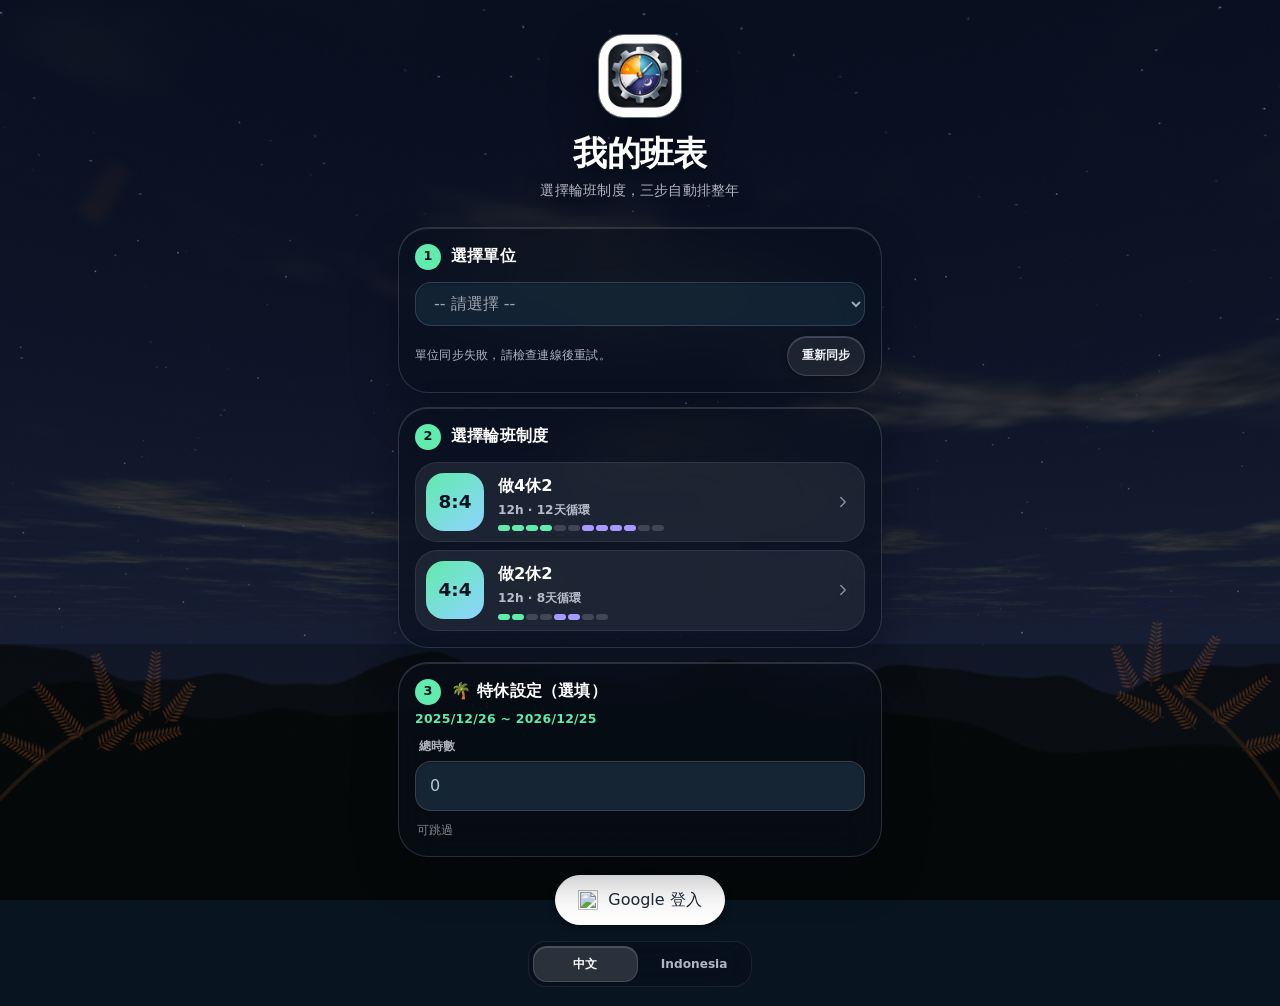
==== commit 60863dc7: "v411：放大班表字級，按週完整顯示每日事項" ====
--- a/index.html
+++ b/index.html
@@ -47,7 +47,7 @@
   <link rel="stylesheet" href="./immersive-v341.css?v=345b-rain" data-shell-style media="print" onload="myshiftStyleLoaded(this)" onerror="myshiftStyleFailed()">
   <link rel="stylesheet" href="./daylight-v345.css?v=348-disaster" data-shell-style media="print" onload="myshiftStyleLoaded(this)" onerror="myshiftStyleFailed()">
   <link rel="stylesheet" href="./refine-v349.css?v=351c-disaster-row" data-shell-style media="print" onload="myshiftStyleLoaded(this)" onerror="myshiftStyleFailed()">
-  <link rel="stylesheet" href="./v4/skin.css?v=410" data-shell-style media="print" onload="myshiftStyleLoaded(this)" onerror="myshiftStyleFailed()">
+  <link rel="stylesheet" href="./v4/skin.css?v=411" data-shell-style media="print" onload="myshiftStyleLoaded(this)" onerror="myshiftStyleFailed()">
   <!-- Same official Firebase SDK bytes; available with the site and offline. -->
   <script defer src="./vendor/firebase/10.12.0/firebase-app-compat.js"></script>
   <script defer src="./vendor/firebase/10.12.0/firebase-auth-compat.js"></script>
@@ -63,18 +63,18 @@
   <script defer src="./schedule-experience.js?v=340-actors"></script>
   <script defer src="./share-calendar.js?v=347-poster"></script>
   <script defer src="./navigation-ui.js?v=340-actors"></script>
-  <script defer src="./app.js?v=410"></script>
+  <script defer src="./app.js?v=411"></script>
   <script defer src="./ui-effects.js?v=325-night-auto"></script>
-  <script defer src="./v4/orrery.js?v=410"></script>
-  <script defer src="./v4/view.js?v=410"></script>
-  <script defer src="./v4/calendar.js?v=410"></script>
-  <script defer src="./v4/sheet.js?v=410"></script>
-  <script defer src="./v4/pay.js?v=410"></script>
-  <script defer src="./v4/more.js?v=410"></script>
-  <script defer src="./v4/setup.js?v=410"></script>
-  <script defer src="./v4/dialog.js?v=410"></script>
-  <script defer src="./v4/wxsheets.js?v=410"></script>
-  <script defer src="./v4/weather.js?v=410"></script>
+  <script defer src="./v4/orrery.js?v=411"></script>
+  <script defer src="./v4/view.js?v=411"></script>
+  <script defer src="./v4/calendar.js?v=411"></script>
+  <script defer src="./v4/sheet.js?v=411"></script>
+  <script defer src="./v4/pay.js?v=411"></script>
+  <script defer src="./v4/more.js?v=411"></script>
+  <script defer src="./v4/setup.js?v=411"></script>
+  <script defer src="./v4/dialog.js?v=411"></script>
+  <script defer src="./v4/wxsheets.js?v=411"></script>
+  <script defer src="./v4/weather.js?v=411"></script>
 </head>
 <body class="myshift-ui depth-v337 v4">
   <div id="splash"><img src="./icons/icon-192x192.png" alt=""><h1>我的班表</h1><p>My Shift</p></div>
--- a/v4/skin.css
+++ b/v4/skin.css
@@ -253,95 +253,123 @@
 body.v4 .v4-pill{display:inline-flex;align-items:center;gap:6px;min-height:44px;padding:0 14px;border-radius:99px;background:var(--v4-glass);border:1px solid var(--v4-line);-webkit-backdrop-filter:var(--v4-blur);backdrop-filter:var(--v4-blur);font-size:.82rem;font-weight:800;color:var(--v4-ink)!important;box-shadow:inset 0 1px 0 rgba(var(--v4-w),.14),0 8px 22px rgba(3,8,18,.28)}
 body.v4 .v4-pill.on{color:var(--v4-ink3)!important}
 
+/* Calendar copy sits on opaque paper. Keep moving weather and petals behind the app on this tab. */
+html body.v4:not(.scene-theatre):has(.screen-calendar) :is(#wxfx,#nature-glass-gl){z-index:0}
+
 /* ── 月曆面板 ── */
-html body.v4 .app-main>.v4-month{padding:14px 8px 14px!important}
+html body.v4 .app-main>.v4-month{--cal-paper:#14243a;--cal-muted:#c5d2e4;--cal-rule:rgba(199,218,242,.18);
+  padding:16px 8px 12px!important;
+  background:linear-gradient(155deg,color-mix(in srgb,var(--v4-off) 10%,var(--cal-paper)),var(--cal-paper) 20rem)!important}
+html:not([data-theme=dark]) body.v4 .app-main>.v4-month{--cal-paper:#203859}
 body.v4 .v4-msum{padding:0 6px 14px}
 body.v4 .v4-msum-head{display:flex;justify-content:space-between;align-items:baseline}
-body.v4 .v4-msum-head h2{margin:0;font-size:.8rem;font-weight:700;letter-spacing:.1em;color:var(--v4-ink2)!important}
-body.v4 .v4-msum-head span{font-size:.78rem;color:var(--v4-ink2)}
-body.v4 .v4-msum-head strong{font:800 1.3rem/1 var(--v4-num);color:var(--v4-strong);margin:0 2px}
-body.v4 .v4-msum-bar{display:flex;gap:3px;height:8px;margin:10px 0 10px}
-body.v4 .v4-msum-bar i{min-width:4px;border-radius:5px;background:var(--s);box-shadow:0 0 12px color-mix(in srgb,var(--s) 45%,transparent)}
+body.v4 .v4-msum-head h2{margin:0;font-size:1rem;font-weight:700;letter-spacing:.03em;color:var(--v4-ink2)!important}
+body.v4 .v4-msum-head span{font-size:.9375rem;color:var(--v4-ink2)}
+body.v4 .v4-msum-head strong{font:800 1.5rem/1 var(--v4-num);color:var(--v4-strong);margin:0 2px}
+body.v4 .v4-msum-bar{display:flex;gap:3px;height:6px;margin:10px 0}
+body.v4 .v4-msum-bar i{min-width:0;border-radius:3px;background:var(--s)}
 body.v4 .v4-msum-bar i.v4-s-off{box-shadow:none;opacity:.55}
-body.v4 .v4-msum-grid{display:flex;gap:16px;flex-wrap:wrap}
+body.v4 .v4-msum-grid{display:flex;gap:5px 16px;flex-wrap:wrap}
 body.v4 .v4-msum-grid>div{display:flex;align-items:baseline;gap:7px}
-body.v4 .v4-msum-grid span{display:inline-flex;align-items:center;gap:6px;font-size:.76rem;color:var(--v4-ink2)}
+body.v4 .v4-msum-grid span{display:inline-flex;align-items:center;gap:6px;font-size:.9375rem;color:var(--v4-ink2)}
 body.v4 .v4-msum-grid span i{width:8px;height:8px;border-radius:3px;background:var(--s)}
-body.v4 .v4-msum-grid strong{font:800 1.05rem/1 var(--v4-num);color:var(--v4-ink)}
-body.v4 .v4-switch{display:grid;grid-template-columns:1fr 1fr;gap:4px;margin:0 4px 10px;padding:4px;border-radius:18px;background:rgba(0,0,0,.26);border:1px solid var(--v4-line2)}
-body.v4 .v4-switch button{display:flex;align-items:center;justify-content:center;gap:7px;min-height:42px;border-radius:14px;border:1px solid transparent;background:none;font-size:.84rem;font-weight:700;color:var(--v4-ink2)!important}
+body.v4 .v4-msum-grid strong{font:800 1.125rem/1 var(--v4-num);color:var(--v4-ink)}
+body.v4 .v4-switch{display:grid;grid-template-columns:repeat(2,minmax(0,1fr));gap:4px;margin:0 4px 10px;padding:4px;border-radius:18px;background:rgba(0,0,0,.26);border:1px solid var(--v4-line2)}
+body.v4 .v4-switch button{display:flex;align-items:center;justify-content:center;gap:7px;min-height:44px;padding:4px 5px;border-radius:14px;border:1px solid transparent;background:none;font-size:1rem;font-weight:700;color:var(--v4-ink2)!important}
 body.v4 .v4-switch button[aria-pressed=true]{background:rgba(var(--v4-w),.13);border-color:var(--v4-line);color:var(--v4-strong)!important;box-shadow:inset 0 1px 0 rgba(var(--v4-w),.16)}
-body.v4 .v4-datanote{display:flex;align-items:center;gap:8px;margin:0 8px 10px;font-size:.72rem;color:var(--v4-ink3)}
+body.v4 .v4-datanote{display:flex;align-items:center;gap:8px;margin:0 8px 10px;font-size:.875rem;line-height:1.45;color:var(--cal-muted)}
 body.v4 .v4-datanote i{flex:none;width:7px;height:7px;border-radius:50%;background:#61ebad}
 body.v4 .v4-datanote.busy i{background:#ffd27a;animation:v4-pulse 1.2s ease-in-out infinite}
 body.v4 .v4-datanote.err i{background:#ff7d6e}
 body.v4 .v4-datanote span{flex:1}
-body.v4 .v4-datanote button{min-height:36px;padding:0 14px;border-radius:99px;border:1px solid var(--v4-line);background:var(--v4-glass2);font-size:.76rem;font-weight:700;color:var(--v4-ink)!important}
+body.v4 .v4-datanote button{min-height:44px;padding:0 14px;border-radius:99px;border:1px solid var(--v4-line);background:var(--v4-glass2);font-size:.9375rem;font-weight:700;color:var(--v4-ink)!important}
 @keyframes v4-pulse{50%{opacity:.3}}
-body.v4 .v4-month .alm-strip{margin:0 4px 10px!important;padding:10px 12px!important;border-radius:16px!important;background:rgba(255,214,140,.1)!important;border:1px solid rgba(255,214,140,.26)!important;color:var(--c-sand)!important;font-size:.76rem!important}
+body.v4 .v4-month .alm-strip{margin:0 4px 10px!important;padding:10px 12px!important;border-radius:16px!important;background:rgba(255,214,140,.1)!important;border:1px solid rgba(255,214,140,.26)!important;color:var(--c-sand)!important;font-size:.9375rem!important}
 body.v4 .v4-month .alm-strip b{color:var(--v4-strong)!important}body.v4 .v4-month .alm-strip .ar{color:var(--c-gold)!important}
-body.v4 .v4-grid{overflow:hidden;border-radius:18px;touch-action:pan-y}
-body.v4 .v4-wk{position:sticky;top:0;z-index:4;display:grid;grid-template-columns:repeat(7,1fr);gap:4px;padding:8px 0 7px;margin-bottom:4px;border-radius:14px;background:var(--v4-sticky);border:1px solid var(--v4-line2)}
-body.v4 .v4-wk div{text-align:center;font-size:.72rem;font-weight:800;color:var(--v4-ink2)}
-body.v4 .v4-wk .we{color:#ff9c8f}
-body.v4 .v4-cells{display:grid;grid-template-columns:repeat(7,minmax(0,1fr));gap:4px}
-body.v4 .v4-cells.in-r{animation:v4-in-r .34s cubic-bezier(.2,.8,.2,1)}body.v4 .v4-cells.in-l{animation:v4-in-l .34s cubic-bezier(.2,.8,.2,1)}
-@keyframes v4-in-r{from{transform:translateX(26%);opacity:0}}@keyframes v4-in-l{from{transform:translateX(-26%);opacity:0}}
-body.v4 .v4-cell{position:relative;display:flex;flex-direction:column;align-items:stretch;gap:3px;min-width:0;min-height:98px;padding:7px 4px 6px;text-align:left;border-radius:14px;overflow:hidden;
-  background:linear-gradient(180deg,color-mix(in srgb,var(--s) 22%,transparent),color-mix(in srgb,var(--s) 6%,transparent) 58%,rgba(var(--v4-w),.03));border:1px solid color-mix(in srgb,var(--s) 26%,transparent);color:var(--v4-ink)!important}
-body.v4 .v4-cell::before{content:"";position:absolute;left:8px;right:8px;top:0;height:3px;border-radius:0 0 3px 3px;background:var(--s)}
-body.v4 .v4-cell.v4-s-off{background:rgba(var(--v4-w),.035);border-color:var(--v4-line2)}
-body.v4 .v4-cell.v4-s-off::before{background:color-mix(in srgb,var(--s) 55%,transparent);left:35%;right:35%}
-body.v4 .v4-cell.adj{opacity:.42}
-body.v4 .v4-cell.today{border-color:var(--s);box-shadow:0 0 0 1.5px var(--s),0 0 22px color-mix(in srgb,var(--s) 55%,transparent);background:linear-gradient(180deg,color-mix(in srgb,var(--s) 42%,transparent),color-mix(in srgb,var(--s) 14%,transparent))}
-body.v4 .c-top{display:flex;align-items:center;justify-content:space-between;gap:2px;min-height:20px}
-body.v4 .c-num{font:800 1.12rem/1 var(--v4-num);color:var(--v4-strong);font-variant-numeric:tabular-nums}
+body.v4 .v4-cal-key{display:flex;align-items:center;flex-wrap:wrap;gap:4px 16px;margin:12px 7px 7px;font-size:.875rem;color:var(--cal-muted)}
+body.v4 .v4-cal-key span{display:inline-flex;align-items:center;gap:5px}
+body.v4 .v4-cal-key i,body.v4 .has-notes .c-num::after{width:5px;height:5px;border-radius:50%;background:var(--c-gold)}
+body.v4 .v4-grid{overflow:clip;touch-action:pan-y pinch-zoom}
+body.v4 .v4-wk,body.v4 .v4-week-dates{display:grid;grid-template-columns:repeat(7,minmax(0,1fr));gap:2px;padding-inline:2px}
+body.v4 .v4-wk{position:sticky;top:0;z-index:4;padding-block:6px;margin-bottom:4px;border-radius:9px;background:var(--cal-paper);box-shadow:0 1px 0 var(--cal-rule)}
+body.v4 .v4-wk div{text-align:center;font-size:.9375rem;font-weight:650;color:var(--cal-muted);overflow-wrap:anywhere}
+body.v4 .v4-wk .we{color:var(--c-rose)}
+body.v4 .v4-cells{display:grid;gap:10px}
+body.v4 .v4-cells.in-r{animation:v4-in-r .24s ease-out}body.v4 .v4-cells.in-l{animation:v4-in-l .24s ease-out}
+@keyframes v4-in-r{from{transform:translateX(4%);opacity:.6}}@keyframes v4-in-l{from{transform:translateX(-4%);opacity:.6}}
+body.v4 .v4-cal-week{min-width:0;border-radius:13px;background:rgba(var(--v4-w),.045);box-shadow:inset 0 0 0 1px var(--cal-rule)}
+body.v4 .v4-week-dates{padding-block:3px}
+body.v4 .v4-cell{
+  position:relative;display:flex;flex-direction:column;align-items:center;gap:3px;min-width:0;min-height:84px;
+  margin:0;padding:7px 1px 6px;border:0;border-radius:10px;background:transparent;text-align:center;color:var(--v4-ink)!important;
+}
+body.v4 .v4-cell.today{background:color-mix(in srgb,var(--s) 12%,var(--cal-paper));box-shadow:inset 0 0 0 2px var(--s)}
+body.v4 .c-num{position:relative;font:750 clamp(1.375rem,5vw,1.625rem)/1.16 var(--v4-num);color:var(--v4-strong);font-variant-numeric:tabular-nums}
+body.v4 .v4-cell.adj .c-num{color:var(--cal-muted)}
 body.v4 .v4-cell.we .c-num,body.v4 .v4-cell.hol .c-num{color:var(--c-rose)}
-body.v4 .c-top i{font-style:normal;font-size:.54rem;font-weight:800;line-height:1;padding:3px 4px;border-radius:6px;color:var(--v4-ink3)}
-body.v4 .c-top .c-tag{color:var(--c-rose)}body.v4 .c-top .c-tag.official{color:#1c0c08;background:#ff9c8f}
-body.v4 .c-top .c-now{color:#06121f;background:var(--s)}
-body.v4 .c-top .c-mon{color:var(--v4-ink2);background:rgba(var(--v4-w),.1)}
-body.v4 .c-shift{font-size:.66rem;font-weight:800;line-height:1.15;color:var(--s)}
-body.v4 .c-hol{font-size:.56rem;font-weight:700;line-height:1.2;color:var(--c-rose);overflow:hidden;display:-webkit-box;-webkit-line-clamp:2;-webkit-box-orient:vertical}
-body.v4 .v4-cell .lun-mini{font-size:.55rem!important;line-height:1.2!important;color:var(--v4-ink3)!important}
-body.v4 .v4-cell .lun-mini.jq,body.v4 .v4-cell .lun-mini.first{color:var(--c-gold)!important;font-weight:700}
-body.v4 .c-evs{display:grid;gap:2px;min-height:0}
-body.v4 .c-ev,body.v4 .c-adj,body.v4 .c-more{display:block;padding:2px 3px;border-radius:5px;font-size:.54rem;font-weight:800;line-height:1.15;overflow:hidden;white-space:nowrap;text-overflow:clip;color:var(--t,#cfd8e6);background:color-mix(in srgb,var(--t,#cfd8e6) 16%,transparent)}
-body.v4 .c-more{background:none;color:var(--v4-ink3);padding:0 3px}
-body.v4 .c-leave{margin-top:auto;display:flex;justify-content:space-between;align-items:baseline;font-size:.52rem;color:var(--v4-ink3)}
-body.v4 .c-leave b{font:800 .68rem/1 var(--v4-num);color:var(--v4-ink3)}
-body.v4 .c-leave.has{color:var(--c-gold)}body.v4 .c-leave.has b{color:var(--c-gold)}
-body.v4 .c-brk{display:flex;justify-content:space-between;align-items:center;margin:1px -4px -6px;padding:2px 5px 3px;font-size:.5rem;font-weight:800;color:#1c0c08;background:#ff9c8f}
-body.v4 .c-brk b{font:800 .56rem/1 var(--v4-num)}
-body.v4 .v4-month>.v4-note{margin:12px 8px 0}
+body.v4 .has-notes .c-num::after{content:"";position:absolute;top:1px;left:calc(100% + 1px)}
+body.v4 .c-shift{max-width:100%;font-size:1rem;line-height:1.3;font-weight:750;color:var(--s);overflow-wrap:anywhere}
+body.v4 .c-lunar{max-width:100%}
+body.v4 .v4-month .lun-mini{max-width:100%;margin:0;font-size:.875rem!important;line-height:1.3!important;color:var(--cal-muted)!important;white-space:normal;overflow:visible;overflow-wrap:anywhere}
+body.v4 .v4-month .lun-mini.jq,body.v4 .v4-month .lun-mini.first{color:var(--c-gold)!important;font-weight:700}
+body.v4 .c-leave{display:inline-flex;align-items:center;justify-content:center;flex-wrap:wrap;gap:1px;max-width:100%;color:var(--cal-muted)}
+body.v4 .c-leave svg,body.v4 .v4-cal-key svg{flex:none;color:inherit!important;stroke:currentColor}
+body.v4 .c-leave b{font:650 .9375rem/1.35 var(--v4-num);font-variant-numeric:tabular-nums;overflow-wrap:anywhere}
+body.v4 .c-leave.has{color:var(--c-gold)}
+body.v4 .c-tags{display:grid;max-width:100%;font-size:.8125rem;font-weight:700;line-height:1.2;color:var(--cal-muted);overflow-wrap:anywhere}
+body.v4 .today .c-tags{color:var(--s)}
+body.v4 .v4-cell.brk{border-bottom:3px solid var(--c-rose)}
+
+body.v4 .v4-week-notes{list-style:none;margin:0;padding:0 8px;border-top:1px solid var(--cal-rule)}
+body.v4 .v4-week-notes li+li{border-top:1px solid var(--cal-rule)}
+body.v4 .v4-week-note{
+  display:grid;grid-template-columns:minmax(3.25rem,max-content) minmax(0,1fr) auto;align-items:center;gap:8px;
+  width:100%;min-height:48px;padding:8px 2px;background:none;border:0;text-align:start;color:var(--v4-ink)!important;
+}
+body.v4 .v4-note-date{display:grid;justify-items:start;color:var(--cal-muted)}
+body.v4 .v4-note-date b{font:750 1rem/1.3 var(--v4-num);font-variant-numeric:tabular-nums;color:var(--v4-strong)}
+body.v4 .v4-note-date small{font-size:.8125rem;line-height:1.35}
+body.v4 .v4-week-note>svg{color:var(--cal-muted)!important}
+body.v4 .v4-month .v4-chips{min-width:0;margin:0;gap:5px}
+body.v4 .v4-month .v4-chip,body.v4 .day-brief.v4-card .v4-chip{
+  min-width:0;max-width:100%;padding:3px 8px;border-radius:8px;font-size:1rem;font-weight:650;line-height:1.45;white-space:normal;overflow-wrap:anywhere;
+}
+body.v4 .v4-month button:focus-visible{outline:2px solid var(--v4-strong);outline-offset:-2px}
+body.v4 .v4-month button:active{background-color:rgba(var(--v4-w),.12)}
+body.v4 .v4-month>.v4-note{margin:12px 6px 0;font-size:.875rem;line-height:1.5;color:var(--cal-muted)}
 body.v4 .v4-legend{display:flex;flex-wrap:wrap;gap:6px 12px;margin:12px 8px 0}
-body.v4 .v4-legend span{display:inline-flex;align-items:center;gap:6px;font-size:.7rem;color:var(--v4-ink2)}
+body.v4 .v4-legend span{display:inline-flex;align-items:center;gap:6px;font-size:.875rem;color:var(--cal-muted,var(--v4-ink2))}
 body.v4 .v4-legend i{width:12px;height:12px;border-radius:4px;background:var(--lg,#fff)}
 body.v4 .lg-early{--lg:var(--v4-early)}body.v4 .lg-night{--lg:var(--v4-night)}body.v4 .lg-mid{--lg:var(--v4-mid)}
-body.v4 .lg-off i{background:none;box-shadow:inset 0 0 0 1.5px var(--v4-off)}body.v4 .lg-today i{background:none;box-shadow:0 0 0 1.5px #fff,0 0 8px #fff}
+body.v4 .lg-off i{background:none;box-shadow:inset 0 0 0 1.5px var(--v4-off)}body.v4 .lg-today i{background:none;box-shadow:inset 0 0 0 2px var(--v4-ink)}
 body.v4 .lg-weekend i{background:none;box-shadow:inset 0 0 0 1.5px #ffaa9e}body.v4 .lg-holiday{--lg:#ff9c8f}body.v4 .lg-break i{width:18px;height:6px;border-radius:2px;background:#ff9c8f}
 
 /* 每日清單 */
 body.v4 .v4-filters{display:flex;gap:6px;overflow-x:auto;margin:0 0 12px;padding:2px 6px 4px;scrollbar-width:none}
 body.v4 .v4-filters::-webkit-scrollbar{display:none}
-body.v4 .v4-filters button{flex:none;min-height:38px;padding:0 14px;border-radius:99px;border:1px solid var(--v4-line);background:var(--v4-glass2);font-size:.8rem;font-weight:700;color:var(--v4-ink2)!important}
+body.v4 .v4-filters button{flex:none;min-height:44px;padding:0 14px;border-radius:99px;border:1px solid var(--v4-line);background:var(--v4-glass2);font-size:.9375rem;font-weight:700;color:var(--v4-ink2)!important}
 body.v4 .v4-filters button[aria-pressed=true]{background:#fff;border-color:#fff;color:#06121f!important}
 body.v4 .v4-agenda-head{display:flex;justify-content:space-between;align-items:baseline;margin:0 8px 10px}
-body.v4 .v4-agenda-head h3{margin:0;font-size:.95rem;font-weight:800;color:var(--v4-ink)!important}
-body.v4 .v4-agenda-head span{font:700 .78rem/1 var(--v4-num);color:var(--v4-ink3)}
-body.v4 .v4-adays{display:grid;gap:6px;padding:0 4px}
-body.v4 .v4-aday{position:relative;display:flex;align-items:center;gap:12px;width:100%;min-height:64px;padding:9px 10px 9px 14px;text-align:left;border-radius:18px;background:var(--v4-glass2);border:1px solid var(--v4-line2);color:var(--v4-ink)!important;overflow:hidden}
+body.v4 .v4-agenda-head h3{margin:0;font-size:1.0625rem;font-weight:800;color:var(--v4-ink)!important}
+body.v4 .v4-agenda-head span{font:700 .9375rem/1.3 var(--v4-num);color:var(--cal-muted)}
+body.v4 .v4-adays{display:grid;gap:6px;padding:0 2px}
+body.v4 .v4-aday{position:relative;display:flex;align-items:center;gap:10px;width:100%;min-height:76px;padding:9px 10px 9px 14px;text-align:left;border-radius:18px;background:var(--v4-glass2);border:1px solid var(--v4-line2);color:var(--v4-ink)!important;overflow:hidden}
 body.v4 .v4-aday::before{content:"";position:absolute;left:0;top:10px;bottom:10px;width:4px;border-radius:0 4px 4px 0;background:var(--s)}
 body.v4 .v4-aday.today{border-color:var(--s);background:color-mix(in srgb,var(--s) 13%,transparent)}
 body.v4 .v4-aday-date{flex:none;width:40px;display:grid;justify-items:center;gap:2px}
-body.v4 .v4-aday-date strong{font:800 1.3rem/1 var(--v4-num);color:var(--v4-strong)}
-body.v4 .v4-aday-date small{font-size:.62rem;font-weight:700;color:var(--v4-ink3)}
+body.v4 .v4-aday-date strong{font:750 1.55rem/1.15 var(--v4-num);color:var(--v4-strong)}
+body.v4 .v4-aday-date small{font-size:.875rem;font-weight:700;color:var(--cal-muted)}
 body.v4 .v4-aday-body{flex:1;min-width:0;display:grid;gap:6px}
-body.v4 .v4-aday-head{display:flex;justify-content:space-between;align-items:baseline;gap:8px}
-body.v4 .v4-aday-head b{font-size:.9rem;font-weight:800;color:var(--s)}
-body.v4 .v4-aday-head span{font-size:.7rem;color:var(--v4-ink3)}body.v4 .v4-aday-head span.has{color:var(--c-gold);font-weight:700}
-body.v4 .v4-aday>svg{flex:none;color:var(--v4-ink3)!important}
-
+body.v4 .v4-aday-head{display:flex;justify-content:space-between;align-items:baseline;flex-wrap:wrap;gap:2px 8px}
+body.v4 .v4-aday-head b{font-size:1.0625rem;font-weight:800;color:var(--s)}
+body.v4 .v4-aday-head span{font-size:.9375rem;color:var(--cal-muted)}body.v4 .v4-aday-head span.has{color:var(--c-gold);font-weight:700}
+body.v4 .v4-aday>svg{flex:none;color:var(--cal-muted)!important}
+
+body.v4 .v4-adays .v4-none,body.v4 .day-brief.v4-card .v4-none{font-size:.9375rem;color:var(--v4-ink2)}
+@media(max-width:480px){
+  html body.v4 .app-main.screen-calendar{padding-inline:max(5px,env(safe-area-inset-left)) max(5px,env(safe-area-inset-right))}
+  html body.v4 .app-main>.v4-month{padding-inline:4px!important;border-radius:20px!important}
+}
 /* 今天錨點 / 休假計畫 / 會議體檢 / 公告 */
 html body.v4 .app-main>.v4-anchor{display:flex!important;align-items:center;gap:12px;width:100%;min-height:62px;padding:9px 14px 9px 9px!important;border-radius:99px!important;background:var(--v4-glass)!important;border:1px solid color-mix(in srgb,var(--s) 45%,transparent)!important;-webkit-backdrop-filter:var(--v4-blur)!important;backdrop-filter:var(--v4-blur)!important;text-align:left;color:var(--v4-ink)!important;font:inherit}
 body.v4 .v4-anchor-date{flex:none;min-width:58px;height:44px;padding:0 10px;border-radius:99px;display:grid;place-items:center;font:800 .95rem/1 var(--v4-num);color:#06121f;background:var(--s)}
@@ -367,19 +395,10 @@
 body.v4 .v4-calhead h1{flex:none;white-space:nowrap}
 body.v4 .v4-calhead p{flex:1}body.v4 .v4-calhead p>*,body.v4 .v4-calhead p{white-space:nowrap;overflow:hidden;text-overflow:ellipsis}
 body.v4 .v4-calhead-title{flex:1}
-body.v4 .c-top i{white-space:nowrap;flex:none}
-body.v4 .c-top .c-now{padding:3px 5px;font-size:.52rem}
 body.v4 .v4-calhead-nav .v4-round{width:42px;height:42px}
 body.v4 .v4-calhead-nav .v4-pill{min-height:42px;padding:0 13px}
 body.v4 .v4-calhead-nav .v4-pill svg{display:none}
 body.v4 .v4-calhead p span{font-size:.62rem;letter-spacing:.02em;text-overflow:clip}
-body.v4 .v4-cell.today{padding-top:19px}
-body.v4 .v4-cell.today::before{display:none}
-body.v4 .v4-cell.today .c-top .c-now{position:absolute;top:0;left:50%;transform:translateX(-50%);padding:2px 8px 3px;border-radius:0 0 8px 8px;font-size:.54rem;letter-spacing:.06em}
-body.v4 .v4-cell.adj{padding-top:19px}
-body.v4 .v4-cell.adj::before{display:none}
-body.v4 .v4-cell.adj .c-top .c-mon{position:absolute;top:0;left:50%;transform:translateX(-50%);padding:2px 7px 3px;border-radius:0 0 8px 8px;font-size:.52rem}
-
 /* ══ 彈窗外框（全站共用）══
    把舊版色彩變數在彈窗範圍內改成深玻璃配色，尚未改版的彈窗（薪資設定、偏好、統計…）也先一致變深色、可讀。 */
 body.v4 #mr,body.v4 #wx-location-dialog{--surface:rgba(var(--v4-w),.07);--surface-2:rgba(var(--v4-w),.1);--surface-3:rgba(var(--v4-w),.15);--card:rgba(var(--v4-w),.07);--bg:transparent;
@@ -427,12 +446,13 @@
 html body.v4 .v4-sheet .v4-sheet-sec{margin:18px 4px 10px!important}
 body.v4 .v4-card h3 small{margin-left:auto;font-size:.7rem;font-weight:600;color:var(--v4-ink3)}
 body.v4 .v4-card h3 svg{color:var(--s,#8fd3ff)!important}
-body.v4 .day-brief.v4-card header{display:flex;justify-content:space-between;align-items:center;gap:8px;margin-bottom:10px}
+body.v4 .day-brief.v4-card header{display:flex;flex-wrap:wrap;justify-content:space-between;align-items:center;gap:8px;margin-bottom:10px}
 html body.v4 .day-brief.v4-card header h3{margin:0!important}
 body.v4 .v4-count-pill{padding:5px 11px;border-radius:99px;font-size:.74rem;font-weight:700;color:var(--v4-ink2);background:var(--v4-glass2);border:1px solid var(--v4-line2)}
 body.v4 .v4-count-pill.has{color:var(--c-gold);border-color:rgba(255,210,122,.4)}
 body.v4 .day-brief.v4-card .v4-chips{margin:0 0 8px}
-body.v4 .day-brief.v4-card>small{font-size:.7rem;color:var(--v4-ink3)}
+body.v4 .day-brief.v4-card .v4-count-pill,body.v4 .day-brief.v4-card>small{font-size:.875rem;color:var(--v4-ink2)}
+body.v4 .day-brief.v4-card .v4-count-pill.has{color:var(--c-gold)}
 body.v4 .v4-hint{margin:10px 2px 0;font-size:.74rem;line-height:1.6;color:var(--v4-ink3)}
 body.v4 .v4-adj-opts{display:grid;grid-template-columns:repeat(4,1fr);gap:7px}
 body.v4 .v4-adj-opts button{position:relative;display:grid;justify-items:center;gap:7px;min-height:66px;padding:11px 2px 9px;border-radius:18px;border:1px solid var(--v4-line);background:var(--v4-glass2);font-size:.84rem;font-weight:700;color:var(--v4-ink2)!important}
@@ -936,7 +956,8 @@
 body.v4 .v4-help .mini.hol b{color:var(--c-rose)}
 body.v4 .v4-help .mini u,body.v4 .v4-help .mini s,body.v4 .v4-help .mini em{text-decoration:none;font-style:normal;font-size:.52rem;font-weight:800;padding:2px 4px;border-radius:4px;color:var(--c-gold);background:rgba(255,201,138,.18)}
 body.v4 .v4-help .mini u.al{color:var(--c-sky);background:rgba(159,208,255,.18)}body.v4 .v4-help .mini u.pay{color:var(--c-gold);background:rgba(255,210,122,.18)}
-body.v4 .v4-help .mini s{color:var(--c-gold);background:none}
+body.v4 .v4-help .mini .note-dot{position:absolute;top:10px;right:7px;width:5px;height:5px;border-radius:50%;background:var(--c-gold)}
+body.v4 .v4-help .mini s{display:flex;align-items:center;gap:2px;color:var(--c-gold);background:none}
 body.v4 .v4-help .mini em{position:absolute;left:0;right:0;bottom:0;border-radius:0;text-align:center;color:#1c0c08;background:#ff9c8f}
 body.v4 .v4-help-step{display:flex;gap:12px;padding:12px 0;border-top:1px solid var(--v4-line2)}
 body.v4 .v4-card h3+.v4-help-step{border-top:0;padding-top:0}
@@ -1127,8 +1148,6 @@
 body.v4 .v4-calhead p{order:3;flex:1 0 100%;display:flex;flex-wrap:wrap;align-items:baseline;gap:2px 8px;margin:8px 0 0;white-space:normal;overflow:visible;text-shadow:0 1px 12px rgba(3,8,18,.7)}
 body.v4 .v4-calhead p>*,body.v4 .v4-calhead p{white-space:normal;overflow:visible;text-overflow:clip}
 body.v4 .v4-calhead p span{font-size:.7rem}
-body.v4 .c-shift{white-space:nowrap;letter-spacing:-.02em}
-body.v4 .c-top .c-tag:not(.official){padding:0}
 /* 對話框：鍵盤彈出時靠上、可捲動，不被切掉 */
 body.v4 .v4-dlg-scrim{align-items:start;padding-top:max(20px,calc((100dvh - 520px)/2));overflow:auto;height:100dvh}
 body.v4 .v4-dlg{max-height:none}
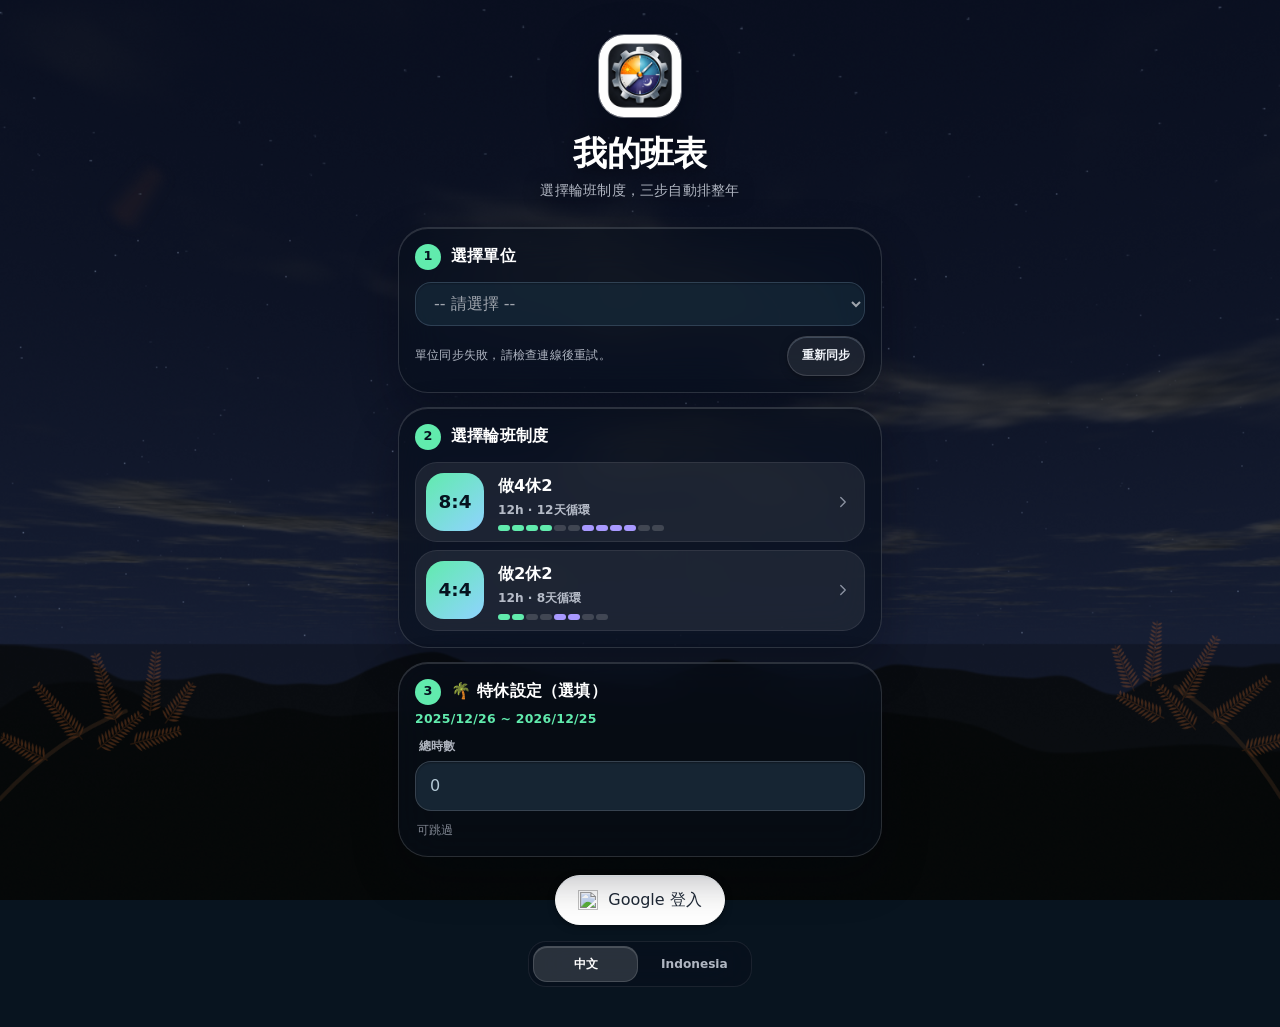
==== commit 0a06cd08: "v412：連續月曆與獨立請假人數檢視" ====
--- a/index.html
+++ b/index.html
@@ -47,7 +47,7 @@
   <link rel="stylesheet" href="./immersive-v341.css?v=345b-rain" data-shell-style media="print" onload="myshiftStyleLoaded(this)" onerror="myshiftStyleFailed()">
   <link rel="stylesheet" href="./daylight-v345.css?v=348-disaster" data-shell-style media="print" onload="myshiftStyleLoaded(this)" onerror="myshiftStyleFailed()">
   <link rel="stylesheet" href="./refine-v349.css?v=351c-disaster-row" data-shell-style media="print" onload="myshiftStyleLoaded(this)" onerror="myshiftStyleFailed()">
-  <link rel="stylesheet" href="./v4/skin.css?v=411" data-shell-style media="print" onload="myshiftStyleLoaded(this)" onerror="myshiftStyleFailed()">
+  <link rel="stylesheet" href="./v4/skin.css?v=412" data-shell-style media="print" onload="myshiftStyleLoaded(this)" onerror="myshiftStyleFailed()">
   <!-- Same official Firebase SDK bytes; available with the site and offline. -->
   <script defer src="./vendor/firebase/10.12.0/firebase-app-compat.js"></script>
   <script defer src="./vendor/firebase/10.12.0/firebase-auth-compat.js"></script>
@@ -63,18 +63,18 @@
   <script defer src="./schedule-experience.js?v=340-actors"></script>
   <script defer src="./share-calendar.js?v=347-poster"></script>
   <script defer src="./navigation-ui.js?v=340-actors"></script>
-  <script defer src="./app.js?v=411"></script>
+  <script defer src="./app.js?v=412"></script>
   <script defer src="./ui-effects.js?v=325-night-auto"></script>
-  <script defer src="./v4/orrery.js?v=411"></script>
-  <script defer src="./v4/view.js?v=411"></script>
-  <script defer src="./v4/calendar.js?v=411"></script>
-  <script defer src="./v4/sheet.js?v=411"></script>
-  <script defer src="./v4/pay.js?v=411"></script>
-  <script defer src="./v4/more.js?v=411"></script>
-  <script defer src="./v4/setup.js?v=411"></script>
-  <script defer src="./v4/dialog.js?v=411"></script>
-  <script defer src="./v4/wxsheets.js?v=411"></script>
-  <script defer src="./v4/weather.js?v=411"></script>
+  <script defer src="./v4/orrery.js?v=412"></script>
+  <script defer src="./v4/view.js?v=412"></script>
+  <script defer src="./v4/calendar.js?v=412"></script>
+  <script defer src="./v4/sheet.js?v=412"></script>
+  <script defer src="./v4/pay.js?v=412"></script>
+  <script defer src="./v4/more.js?v=412"></script>
+  <script defer src="./v4/setup.js?v=412"></script>
+  <script defer src="./v4/dialog.js?v=412"></script>
+  <script defer src="./v4/wxsheets.js?v=412"></script>
+  <script defer src="./v4/weather.js?v=412"></script>
 </head>
 <body class="myshift-ui depth-v337 v4">
   <div id="splash"><img src="./icons/icon-192x192.png" alt=""><h1>我的班表</h1><p>My Shift</p></div>
--- a/v4/skin.css
+++ b/v4/skin.css
@@ -1192,3 +1192,71 @@
 html body.v4 .nature-preview-hud>span,html body.v4 .nature-preview-hud em{color:rgba(236,242,252,.8)!important}
 html body.v4 .nature-preview-hud>button{min-height:42px!important;padding:0 16px!important;border-radius:99px!important;border:0!important;background:#61ebad!important;color:#06121f!important;font-weight:800!important;box-shadow:none!important;outline-offset:2px}
 html body.v4 .nature-preview-hud select{min-height:40px;border-radius:99px!important;border:1px solid rgba(255,255,255,.18)!important;background:rgba(255,255,255,.08)!important;color:#fff!important;padding:0 10px!important;color-scheme:dark}
+
+/* 班表：同一張月曆，日期位置在兩種檢視間保持一致。 */
+html body.v4 .app-main>.v4-month,
+html:not([data-theme=dark]) body.v4 .app-main>.v4-month {
+  --cal-paper:#162523;
+  --cal-rule:#354642;
+  --cal-muted:#bbcac3;
+  --cal-accent:#c5e9ad;
+  --v4-strong:#f5f5e9;
+  --v4-ink:#eaf0e9;
+  --v4-ink2:var(--cal-muted);
+  --v4-early:#9ee4bc;
+  --v4-night:#d6c5fd;
+  --v4-mid:#f0c68a;
+  --v4-off:#b7c6c2;
+  background:var(--cal-paper)!important;
+  border:1px solid var(--cal-rule)!important;
+  border-radius:18px!important;
+  padding:18px clamp(5px,2vw,16px) 14px!important;
+}
+body.v4 .v4-month .v4-calhead {
+  display:flex;flex-wrap:wrap;align-items:center;justify-content:space-between;
+  padding:3px 7px 14px;gap:4px 8px;
+}
+body.v4 .v4-month .v4-calhead h1 { font-size:clamp(2.2rem,9vw,3.3rem);line-height:1;letter-spacing:-.045em }
+body.v4 .v4-month .v4-calhead p { text-shadow:none;margin-top:4px;font-size:.875rem }
+body.v4 .v4-month .v4-calhead-nav { gap:1px }
+body.v4 .v4-month .v4-calhead-nav button {
+  background:transparent!important;color:var(--v4-ink)!important;box-shadow:none;border:0;min-height:44px;
+}
+body.v4 .v4-month .v4-calhead-nav .v4-pill {border:1px solid var(--cal-rule);min-height:38px}
+body.v4 .v4-month .v4-switch {
+  grid-template-columns:repeat(3,minmax(0,1fr));gap:0;
+  margin:0 3px 9px;padding:0;border:0;border-bottom:1px solid var(--cal-rule);border-radius:0;background:none;
+}
+body.v4 .v4-month .v4-switch button {
+  font-weight:600;border:0;border-bottom:3px solid transparent;border-radius:0;background:transparent;box-shadow:none;
+}
+body.v4 .v4-month .v4-switch button[aria-pressed=true] {border-bottom-color:var(--cal-accent);color:var(--cal-accent)!important}
+body.v4 .v4-month .v4-wk {position:static;background:none;border-radius:0;box-shadow:none;padding-block:5px}
+body.v4 .v4-month .v4-wk .we {color:#ecc2ab}
+body.v4 .v4-month .v4-cells {gap:0}
+body.v4 .v4-month .v4-cal-week {border-radius:0;background:none;box-shadow:none;border-top:1px solid var(--cal-rule)}
+body.v4 .v4-month .v4-week-dates {padding:0;gap:0}
+body.v4 .v4-month .v4-cell {
+  min-height:64px;padding:6px 0;gap:1px;justify-content:flex-start;
+  background:none;border:0;box-shadow:none;
+}
+body.v4 .v4-month .c-num {
+  display:grid;place-content:center;min-width:1.45em;height:1.45em;
+  font-size:clamp(1.32rem,5.65vw,1.65rem);font-weight:650;letter-spacing:-.04em;color:var(--v4-strong);
+}
+body.v4 .v4-month .v4-cell.today .c-num {border-radius:50%;color:#172820;background:var(--cal-accent)}
+body.v4 .v4-month .v4-cell.adj .c-num {color:#a1b0a9}
+body.v4 .v4-month .has-notes .c-num::after {left:auto;right:-2px;top:3px;width:4px;height:4px;background:#efbf81}
+body.v4 .v4-month .c-shift {font-weight:550;font-size:1rem}
+body.v4 .v4-month .c-leave b {font-size:1rem}
+body.v4 .v4-month .c-leave.has {color:var(--cal-accent)}
+body.v4 .v4-month .v4-cal-key {margin:8px 6px 12px}
+body.v4 .v4-month .v4-cal-key i {background:#efbf81}
+body.v4 .v4-month .v4-msum {padding:12px 6px 0;border-top:1px solid var(--cal-rule)}
+body.v4 .v4-msum-grid {margin-top:8px}
+body.v4 .v4-month .v4-adays {gap:0}
+body.v4 .v4-month .v4-aday {border:0;border-top:1px solid var(--cal-rule);border-radius:0;background:none;box-shadow:none}
+body.v4 :is(.v4-aday-body,.day-brief.v4-card) .v4-chips {display:grid;justify-items:start;gap:3px}
+body.v4 :is(.v4-aday-body,.day-brief.v4-card) .v4-chip {
+  display:block;padding:0;border:0;background:none;color:var(--v4-ink);font-size:1rem;line-height:1.5;overflow-wrap:anywhere;
+}
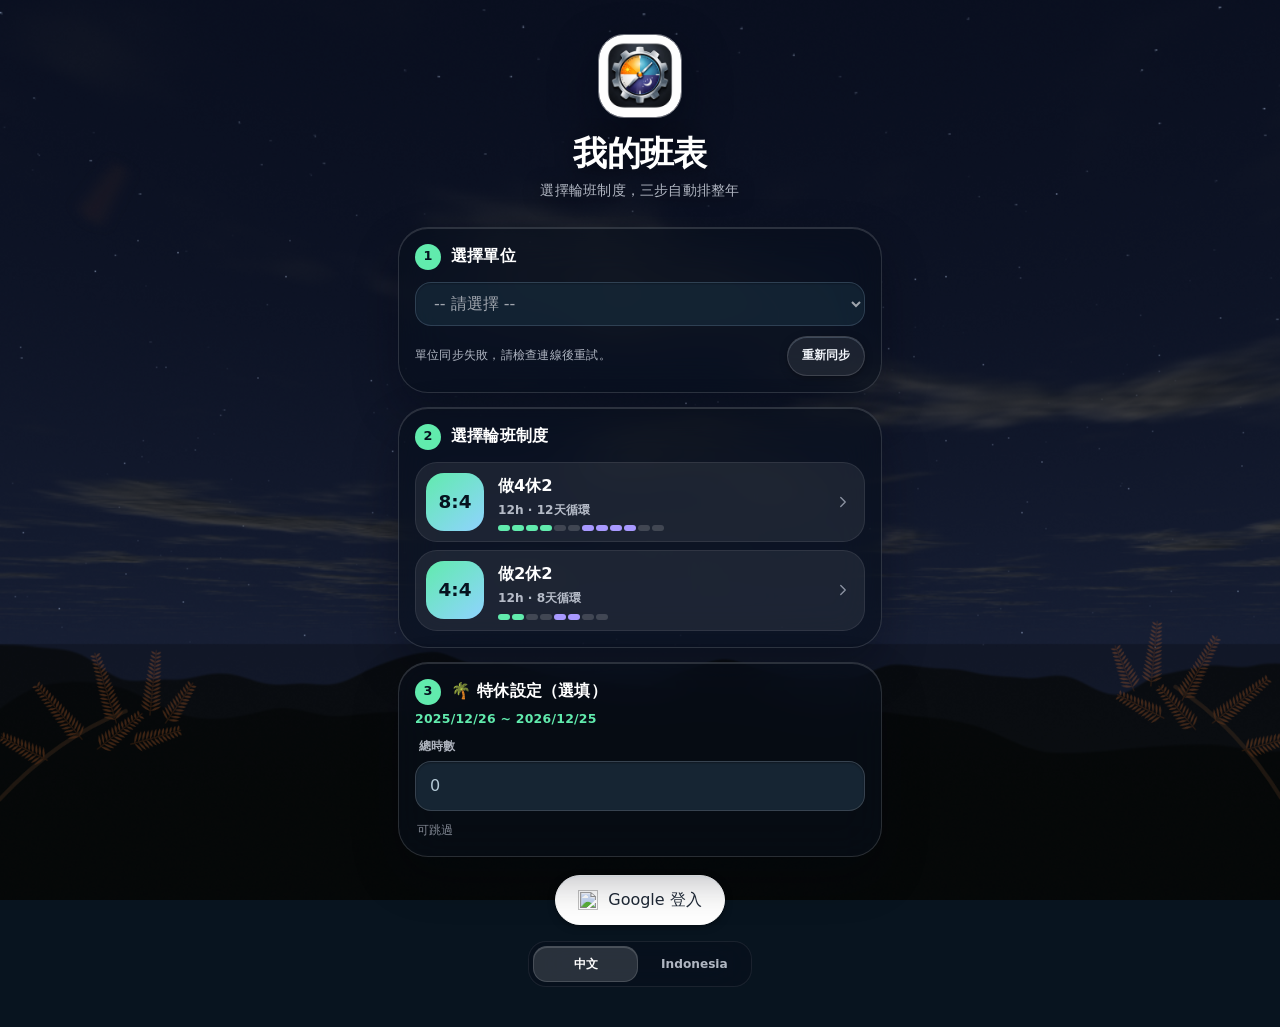
==== commit b6ce7854: "v413：長按月曆日期預覽當日事項，放開即收起" ====
--- a/index.html
+++ b/index.html
@@ -47,7 +47,7 @@
   <link rel="stylesheet" href="./immersive-v341.css?v=345b-rain" data-shell-style media="print" onload="myshiftStyleLoaded(this)" onerror="myshiftStyleFailed()">
   <link rel="stylesheet" href="./daylight-v345.css?v=348-disaster" data-shell-style media="print" onload="myshiftStyleLoaded(this)" onerror="myshiftStyleFailed()">
   <link rel="stylesheet" href="./refine-v349.css?v=351c-disaster-row" data-shell-style media="print" onload="myshiftStyleLoaded(this)" onerror="myshiftStyleFailed()">
-  <link rel="stylesheet" href="./v4/skin.css?v=412" data-shell-style media="print" onload="myshiftStyleLoaded(this)" onerror="myshiftStyleFailed()">
+  <link rel="stylesheet" href="./v4/skin.css?v=413" data-shell-style media="print" onload="myshiftStyleLoaded(this)" onerror="myshiftStyleFailed()">
   <!-- Same official Firebase SDK bytes; available with the site and offline. -->
   <script defer src="./vendor/firebase/10.12.0/firebase-app-compat.js"></script>
   <script defer src="./vendor/firebase/10.12.0/firebase-auth-compat.js"></script>
@@ -63,18 +63,18 @@
   <script defer src="./schedule-experience.js?v=340-actors"></script>
   <script defer src="./share-calendar.js?v=347-poster"></script>
   <script defer src="./navigation-ui.js?v=340-actors"></script>
-  <script defer src="./app.js?v=412"></script>
+  <script defer src="./app.js?v=413"></script>
   <script defer src="./ui-effects.js?v=325-night-auto"></script>
-  <script defer src="./v4/orrery.js?v=412"></script>
-  <script defer src="./v4/view.js?v=412"></script>
-  <script defer src="./v4/calendar.js?v=412"></script>
-  <script defer src="./v4/sheet.js?v=412"></script>
-  <script defer src="./v4/pay.js?v=412"></script>
-  <script defer src="./v4/more.js?v=412"></script>
-  <script defer src="./v4/setup.js?v=412"></script>
-  <script defer src="./v4/dialog.js?v=412"></script>
-  <script defer src="./v4/wxsheets.js?v=412"></script>
-  <script defer src="./v4/weather.js?v=412"></script>
+  <script defer src="./v4/orrery.js?v=413"></script>
+  <script defer src="./v4/view.js?v=413"></script>
+  <script defer src="./v4/calendar.js?v=413"></script>
+  <script defer src="./v4/sheet.js?v=413"></script>
+  <script defer src="./v4/pay.js?v=413"></script>
+  <script defer src="./v4/more.js?v=413"></script>
+  <script defer src="./v4/setup.js?v=413"></script>
+  <script defer src="./v4/dialog.js?v=413"></script>
+  <script defer src="./v4/wxsheets.js?v=413"></script>
+  <script defer src="./v4/weather.js?v=413"></script>
 </head>
 <body class="myshift-ui depth-v337 v4">
   <div id="splash"><img src="./icons/icon-192x192.png" alt=""><h1>我的班表</h1><p>My Shift</p></div>
--- a/v4/skin.css
+++ b/v4/skin.css
@@ -1260,3 +1260,20 @@
 body.v4 :is(.v4-aday-body,.day-brief.v4-card) .v4-chip {
   display:block;padding:0;border:0;background:none;color:var(--v4-ink);font-size:1rem;line-height:1.5;overflow-wrap:anywhere;
 }
+
+body.v4 .v4-cell { -webkit-touch-callout:none;-webkit-user-select:none;user-select:none }
+body.v4 .v4-date-peek {
+  position:fixed;z-index:2147483646;box-sizing:border-box;
+  width:min(20rem,calc(100vw - 16px));padding:14px 16px;
+  overflow:auto;overscroll-behavior:contain;pointer-events:none;
+  border:1px solid #b7cbb8;border-radius:14px;
+  background:#f4f6ed;color:#20332b;box-shadow:0 6px 24px #07151055;
+  text-align:start;line-height:1.45;
+}
+body.v4 .v4-date-peek strong {display:block;font-size:1.05rem;color:#264736}
+body.v4 .v4-date-peek .peek-items {display:grid;gap:6px;margin-top:8px;padding-top:8px;border-top:1px solid #cdd7c9}
+body.v4 .v4-date-peek .peek-items span {
+  display:block;font:inherit;font-size:1.0625rem;color:inherit;background:none;border:0;padding:0;
+  white-space:pre-wrap;overflow-wrap:anywhere;
+}
+body.v4 .v4-date-peek small {display:block;margin-top:8px;color:#455e50}
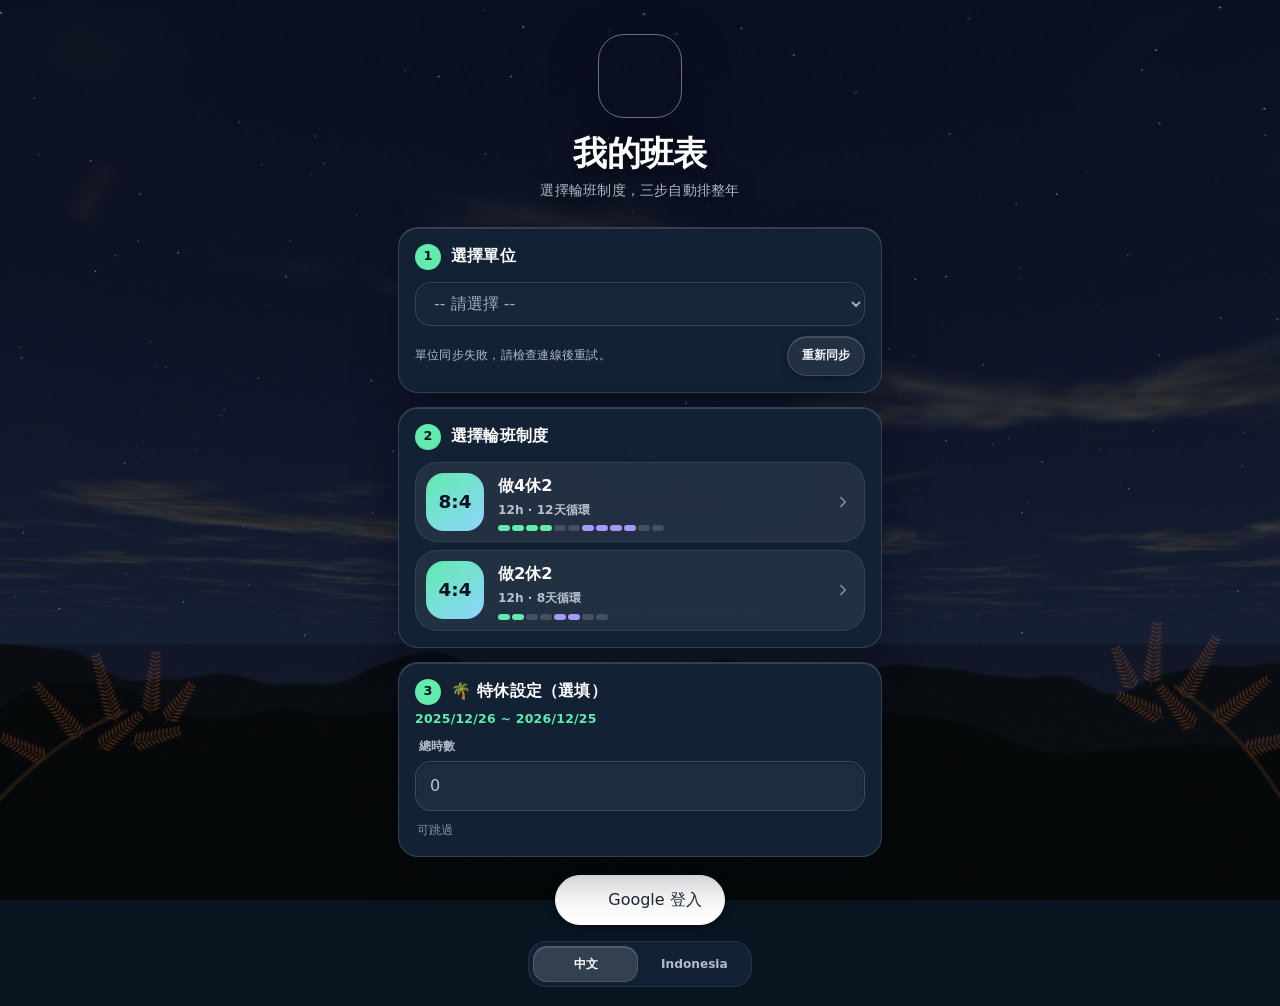
==== commit 3b7dd481: "v414：日夜班表視覺與首次登入雙語動畫導覽" ====
--- a/index.html
+++ b/index.html
@@ -47,7 +47,7 @@
   <link rel="stylesheet" href="./immersive-v341.css?v=345b-rain" data-shell-style media="print" onload="myshiftStyleLoaded(this)" onerror="myshiftStyleFailed()">
   <link rel="stylesheet" href="./daylight-v345.css?v=348-disaster" data-shell-style media="print" onload="myshiftStyleLoaded(this)" onerror="myshiftStyleFailed()">
   <link rel="stylesheet" href="./refine-v349.css?v=351c-disaster-row" data-shell-style media="print" onload="myshiftStyleLoaded(this)" onerror="myshiftStyleFailed()">
-  <link rel="stylesheet" href="./v4/skin.css?v=413" data-shell-style media="print" onload="myshiftStyleLoaded(this)" onerror="myshiftStyleFailed()">
+  <link rel="stylesheet" href="./v4/skin.css?v=414" data-shell-style media="print" onload="myshiftStyleLoaded(this)" onerror="myshiftStyleFailed()">
   <!-- Same official Firebase SDK bytes; available with the site and offline. -->
   <script defer src="./vendor/firebase/10.12.0/firebase-app-compat.js"></script>
   <script defer src="./vendor/firebase/10.12.0/firebase-auth-compat.js"></script>
@@ -63,18 +63,19 @@
   <script defer src="./schedule-experience.js?v=340-actors"></script>
   <script defer src="./share-calendar.js?v=347-poster"></script>
   <script defer src="./navigation-ui.js?v=340-actors"></script>
-  <script defer src="./app.js?v=413"></script>
+  <script defer src="./app.js?v=414"></script>
   <script defer src="./ui-effects.js?v=325-night-auto"></script>
-  <script defer src="./v4/orrery.js?v=413"></script>
-  <script defer src="./v4/view.js?v=413"></script>
-  <script defer src="./v4/calendar.js?v=413"></script>
-  <script defer src="./v4/sheet.js?v=413"></script>
-  <script defer src="./v4/pay.js?v=413"></script>
-  <script defer src="./v4/more.js?v=413"></script>
-  <script defer src="./v4/setup.js?v=413"></script>
-  <script defer src="./v4/dialog.js?v=413"></script>
-  <script defer src="./v4/wxsheets.js?v=413"></script>
-  <script defer src="./v4/weather.js?v=413"></script>
+  <script defer src="./v4/orrery.js?v=414"></script>
+  <script defer src="./v4/view.js?v=414"></script>
+  <script defer src="./v4/calendar.js?v=414"></script>
+  <script defer src="./v4/sheet.js?v=414"></script>
+  <script defer src="./v4/pay.js?v=414"></script>
+  <script defer src="./v4/more.js?v=414"></script>
+  <script defer src="./v4/setup.js?v=414"></script>
+  <script defer src="./v4/tour.js?v=414"></script>
+  <script defer src="./v4/dialog.js?v=414"></script>
+  <script defer src="./v4/wxsheets.js?v=414"></script>
+  <script defer src="./v4/weather.js?v=414"></script>
 </head>
 <body class="myshift-ui depth-v337 v4">
   <div id="splash"><img src="./icons/icon-192x192.png" alt=""><h1>我的班表</h1><p>My Shift</p></div>
--- a/v4/skin.css
+++ b/v4/skin.css
@@ -1277,3 +1277,106 @@
   white-space:pre-wrap;overflow-wrap:anywhere;
 }
 body.v4 .v4-date-peek small {display:block;margin-top:8px;color:#455e50}
+
+/* Shared application frame */
+html body.v4 {
+  --frame:#172c44;--frame-text:#f1f5f9;--frame-soft:#c0cfdf;--frame-active:#ffd393;
+  --v4-r-slab:20px;--v4-r-chip:12px;--v4-num:Roboto,"Noto Sans TC",system-ui,sans-serif;
+}
+html:not([data-theme=dark]) body.v4 {--v4-glass:rgba(31,55,80,.96);--v4-bar:#193249}
+html[data-theme=dark] body.v4 {--v4-glass:rgba(19,35,53,.97);--v4-bar:#142639}
+html body.v4 .v4-top {background:var(--frame);padding:calc(8px + env(safe-area-inset-top)) 12px 8px;min-height:54px;border-bottom:1px solid #8494a64d}
+body.v4 .v4-top :is(.v4-round,.v4-back) {background:transparent!important;box-shadow:none!important;border:1px solid #889aab66;color:var(--frame-text)!important}
+body.v4 .v4-top .v4-date {text-shadow:none}
+html body.v4 .v4-nav {left:0;right:0;bottom:0;padding:3px max(5px,env(safe-area-inset-left)) calc(3px + env(safe-area-inset-bottom));border:0;border-top:1px solid #8396a65c;border-radius:0;background:var(--frame);box-shadow:0 -3px 14px #09152620}
+html body.v4 .v4-nav-item {min-height:49px;padding:4px 1px;gap:1px;align-content:center;border:0;border-radius:7px;color:var(--frame-soft)!important}
+html body.v4 .v4-nav-item.on {background:none;box-shadow:none;color:var(--frame-active)!important}
+html body.v4 .v4-nav-item.on .v4-nav-ic {filter:none;color:inherit;background:#ffffff12;border-radius:8px;padding-inline:12px}
+html body.v4 .v4-nav-item.on::after {display:none}
+body.v4 .v4-nav-tx {font-size:.75rem;letter-spacing:0}
+html body.v4 .app-main {padding-bottom:calc(80px + env(safe-area-inset-bottom))!important}
+
+/* Calendar paper and semantic inks */
+html:not([data-theme=dark]) body.v4 .app-main>.v4-month {
+  --cal-paper:#fffaf1;--cal-panel:#efe9df;--cal-rule:#d7cebf;--cal-muted:#53606a;
+  --v4-ink:#203249;--v4-strong:#14283e;--cal-accent:#194f73;--on-accent:#fffaf1;
+  --v4-early:#08624f;--v4-mid:#895100;--v4-night:#60408b;--v4-off:#5b6570;
+  --c-rose:#a03f38;--c-gold:#925200;--c-sand:#69501f;--marker:#a45113;
+}
+html[data-theme=dark] body.v4 .app-main>.v4-month {
+  --cal-paper:#162331;--cal-panel:#213346;--cal-rule:#344657;--cal-muted:#b0c0cd;
+  --v4-ink:#f2f2ef;--v4-strong:#fffaf0;--cal-accent:#ffc880;--on-accent:#162331;
+  --v4-early:#a0e9ce;--v4-mid:#ffd295;--v4-night:#d4c2f8;--v4-off:#b4c3ce;
+  --c-rose:#ffa99a;--marker:#ffba69;
+}
+html body.v4 .app-main.screen-calendar>.v4-month {
+  --v4-ink2:var(--cal-muted);border-radius:16px!important;padding:0 0 12px!important;overflow:hidden!important;
+  box-shadow:0 6px 22px #07172425!important;
+}
+body.v4 .v4-month .v4-calhead {position:relative;padding:16px 15px 13px;background:#234767;color:#fff;border-top:4px solid #eaa966}
+body.v4 .v4-month .v4-calhead h1 {font:650 clamp(2.3rem,9vw,3.4rem)/1 var(--v4-num);color:#fffaf1!important}
+body.v4 .v4-month .v4-calhead p,body.v4 .v4-month .v4-calhead p b {color:#e0eaf3!important}
+body.v4 .v4-month .v4-calhead-nav button {color:#f4f6f8!important;border-color:#a8c0cf77}
+body.v4 .v4-month .v4-switch {margin:10px 8px 4px;padding:3px;gap:2px;border:0;border-radius:10px;background:var(--cal-panel)}
+body.v4 .v4-month .v4-switch button {min-height:42px;border:0;border-radius:7px;line-height:1.25}
+body.v4 .v4-month .v4-switch button[aria-pressed=true] {background:var(--cal-accent);color:var(--on-accent)!important}
+body.v4 .v4-month .v4-grid {margin:0 5px}
+body.v4 .v4-month .v4-wk .we {color:var(--c-rose)}
+body.v4 .v4-month .v4-cell {min-height:65px;gap:2px}
+body.v4 .v4-month .v4-cell.today .c-num {background:var(--cal-accent);color:var(--on-accent);border-radius:9px}
+body.v4 .v4-month .v4-cell.adj .c-num {color:var(--cal-muted)}
+body.v4 .v4-month .has-notes .c-num::after,body.v4 .v4-month .v4-cal-key i {width:6px;height:6px;background:var(--marker)}
+body.v4 .v4-month .c-shift {font-size:1rem;font-weight:650}
+body.v4 .v4-month .v4-cal-key,body.v4 .v4-month .v4-msum {padding-inline:12px}
+body.v4 .v4-month .v4-adays {padding-inline:8px}
+body.v4 .v4-month .v4-filters button[aria-pressed=true] {background:var(--cal-accent);color:var(--on-accent)!important}
+body.v4 .v4-month .v4-agenda-head {padding-inline:10px}
+body.v4 .v4-month .v4-agenda-head h3 {color:var(--v4-ink)!important}
+
+/* The native dialog keeps focus in the guide and is independent of background schedule refreshes. */
+body.v4 .v4-guide {
+  box-sizing:border-box;width:min(440px,calc(100vw - 24px));max-height:88vh;max-height:88dvh;
+  margin:auto;padding:0;border:1px solid #bac6cc;border-radius:19px;background:#fffaf1;color:#192f44;
+  box-shadow:0 18px 80px #07132066;font:400 1rem/1.55 system-ui,sans-serif;overscroll-behavior:contain;
+}
+body.v4 .v4-guide[open] {display:flex;flex-direction:column}
+body.v4 .v4-guide::backdrop {background:#08182ac7}
+body.v4 .v4-guide header,body.v4 .v4-guide footer {display:flex;align-items:center;justify-content:space-between;padding:8px 16px;gap:12px;flex:none}
+body.v4 .v4-guide header {font-weight:750;color:#f5f8fa;background:#234767}
+body.v4 .v4-guide button {min-height:44px;border:0;border-radius:8px;background:none;padding:6px 12px;color:inherit;font:inherit;cursor:pointer}
+body.v4 .v4-guide select {font:inherit;font-size:.94rem;background:#234767;color:white;border:0;border-radius:0;padding:5px 14px 12px;width:100%;text-overflow:ellipsis}
+body.v4 .guide-progress {height:4px;background:#dbe1df;flex:none}
+body.v4 .guide-progress i {height:100%;display:block;background:#da913f}
+body.v4 .v4-guide article {overflow-y:auto;min-height:0;padding:16px 18px 12px;overscroll-behavior:contain}
+body.v4 .v4-guide h2 {font-size:1.4rem;line-height:1.3;color:inherit!important;margin:16px 0 6px;outline:none}
+body.v4 .v4-guide p {font-size:1rem;color:inherit;margin:0 0 10px}
+body.v4 .v4-guide details {border-top:1px solid #bbc7cc}
+body.v4 .v4-guide summary {cursor:pointer;padding:10px 0;font-weight:650}
+body.v4 .v4-guide footer {border-top:1px solid #bbc7cc}
+body.v4 .v4-guide footer button:disabled {opacity:.4}
+body.v4 .v4-guide footer button:last-child {background:#234767;color:white;font-weight:700;min-width:7rem}
+body.v4 .guide-demo {position:relative;min-height:105px;background:#e5eced;color:#234767;border-radius:11px;display:flex;align-items:center;justify-content:center;gap:8px;padding:10px}
+body.v4 .guide-demo.route span {flex:1;display:grid;justify-items:center;text-align:center;font-size:.875rem;line-height:1.2;gap:6px;font-weight:650;animation:guide-step .45s var(--delay) both}
+body.v4 .guide-demo.route i,body.v4 .guide-demo.hold b {display:grid;place-items:center;border-radius:8px;background:#fffaf1;padding:7px;min-width:38px;font-style:normal;font-weight:bold}
+body.v4 .guide-demo.hold b {font-size:1.6rem;line-height:1.15}
+body.v4 .guide-demo.hold small {font-size:.9rem;color:#08624f}
+body.v4 .guide-demo.hold i {width:17px;height:17px;border:2px solid #ac681c;border-radius:50%;margin-left:-20px;align-self:end;animation:guide-hold 3s infinite}
+body.v4 .guide-demo.hold span {background:#234767;color:white;padding:8px 12px;border-radius:8px;animation:guide-note 3s infinite}
+@keyframes guide-step {from{transform:translateY(6px);opacity:.35}to{transform:none;opacity:1}}
+@keyframes guide-hold {0%,100%{transform:scale(.7)}35%,72%{transform:scale(1.3)}}
+@keyframes guide-note {0%,24%,90%,100%{opacity:.15;transform:translateY(4px)}40%,75%{opacity:1;transform:none}}
+@media(prefers-reduced-motion:reduce){body.v4 .guide-demo *{animation:none!important}}
+html[data-theme=dark] body.v4 .v4-guide {background:#192a3a;color:#f0f3f5;border-color:#425568}
+html[data-theme=dark] body.v4 .v4-guide .guide-demo {background:#304459;color:#e1edfa}
+html[data-theme=dark] body.v4 .guide-demo :is(i,b) {color:#234767}
+body.v4 .v4-guide header button {padding-inline:8px;font-size:.9rem}
+html body.v4 .app-main>.v4-wxnow {background:linear-gradient(120deg,#204662,#223a51)!important;border-top:3px solid #9bc9e2!important}
+html body.v4 .v4-pay>.v4-paynet {background:#203d41!important;border-top:3px solid #86cbb6!important}
+html body.v4 .v4-pay>.v4-paynet.slip {background:#203d55!important;border-top:3px solid #99c7ea!important}
+html body.v4 .v4-pay>.v4-paynet.incomplete {background:#453a2c!important;border-top:3px solid #e8bd83!important}
+html body.v4 .app-main>.v4-hero::before {background:linear-gradient(135deg,#203c52f5,#182a3de8)!important}
+html body.v4 .v4-setgroup>h2 {font-size:.94rem!important;letter-spacing:.02em;color:var(--v4-ink2)!important}
+html body.v4 .v4-sheet .v4-card {border-radius:14px!important}
+html body.v4 .v4-sheet-head .modal-title {letter-spacing:-.025em}
+body.v4 .guide-demo.route span {position:relative}
+body.v4 .guide-demo.route span+span::before {content:"";position:absolute;right:calc(50% + 24px);top:19px;width:clamp(7px,5vw,24px);border-top:2px dotted #7b95a1}
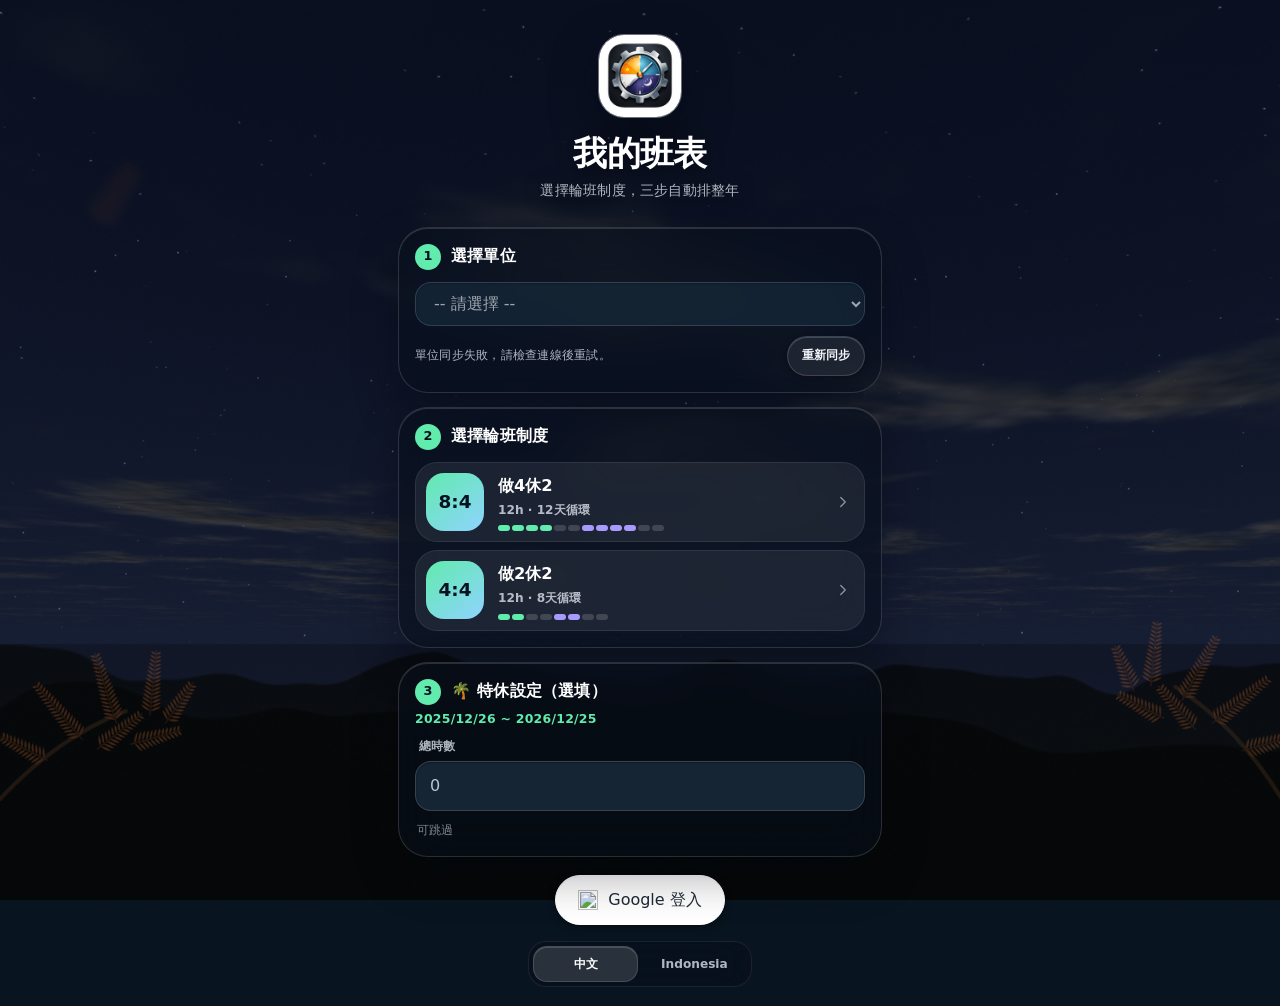
==== commit bb76f815: "v415：還原沉浸場景與立體玻璃導覽，升級月曆和教學浮層" ====
--- a/index.html
+++ b/index.html
@@ -47,7 +47,7 @@
   <link rel="stylesheet" href="./immersive-v341.css?v=345b-rain" data-shell-style media="print" onload="myshiftStyleLoaded(this)" onerror="myshiftStyleFailed()">
   <link rel="stylesheet" href="./daylight-v345.css?v=348-disaster" data-shell-style media="print" onload="myshiftStyleLoaded(this)" onerror="myshiftStyleFailed()">
   <link rel="stylesheet" href="./refine-v349.css?v=351c-disaster-row" data-shell-style media="print" onload="myshiftStyleLoaded(this)" onerror="myshiftStyleFailed()">
-  <link rel="stylesheet" href="./v4/skin.css?v=414" data-shell-style media="print" onload="myshiftStyleLoaded(this)" onerror="myshiftStyleFailed()">
+  <link rel="stylesheet" href="./v4/skin.css?v=415" data-shell-style media="print" onload="myshiftStyleLoaded(this)" onerror="myshiftStyleFailed()">
   <!-- Same official Firebase SDK bytes; available with the site and offline. -->
   <script defer src="./vendor/firebase/10.12.0/firebase-app-compat.js"></script>
   <script defer src="./vendor/firebase/10.12.0/firebase-auth-compat.js"></script>
@@ -63,19 +63,19 @@
   <script defer src="./schedule-experience.js?v=340-actors"></script>
   <script defer src="./share-calendar.js?v=347-poster"></script>
   <script defer src="./navigation-ui.js?v=340-actors"></script>
-  <script defer src="./app.js?v=414"></script>
+  <script defer src="./app.js?v=415"></script>
   <script defer src="./ui-effects.js?v=325-night-auto"></script>
-  <script defer src="./v4/orrery.js?v=414"></script>
-  <script defer src="./v4/view.js?v=414"></script>
-  <script defer src="./v4/calendar.js?v=414"></script>
-  <script defer src="./v4/sheet.js?v=414"></script>
-  <script defer src="./v4/pay.js?v=414"></script>
-  <script defer src="./v4/more.js?v=414"></script>
-  <script defer src="./v4/setup.js?v=414"></script>
-  <script defer src="./v4/tour.js?v=414"></script>
-  <script defer src="./v4/dialog.js?v=414"></script>
-  <script defer src="./v4/wxsheets.js?v=414"></script>
-  <script defer src="./v4/weather.js?v=414"></script>
+  <script defer src="./v4/orrery.js?v=415"></script>
+  <script defer src="./v4/view.js?v=415"></script>
+  <script defer src="./v4/calendar.js?v=415"></script>
+  <script defer src="./v4/sheet.js?v=415"></script>
+  <script defer src="./v4/pay.js?v=415"></script>
+  <script defer src="./v4/more.js?v=415"></script>
+  <script defer src="./v4/setup.js?v=415"></script>
+  <script defer src="./v4/tour.js?v=415"></script>
+  <script defer src="./v4/dialog.js?v=415"></script>
+  <script defer src="./v4/wxsheets.js?v=415"></script>
+  <script defer src="./v4/weather.js?v=415"></script>
 </head>
 <body class="myshift-ui depth-v337 v4">
   <div id="splash"><img src="./icons/icon-192x192.png" alt=""><h1>我的班表</h1><p>My Shift</p></div>
--- a/v4/skin.css
+++ b/v4/skin.css
@@ -253,7 +253,7 @@
 body.v4 .v4-pill{display:inline-flex;align-items:center;gap:6px;min-height:44px;padding:0 14px;border-radius:99px;background:var(--v4-glass);border:1px solid var(--v4-line);-webkit-backdrop-filter:var(--v4-blur);backdrop-filter:var(--v4-blur);font-size:.82rem;font-weight:800;color:var(--v4-ink)!important;box-shadow:inset 0 1px 0 rgba(var(--v4-w),.14),0 8px 22px rgba(3,8,18,.28)}
 body.v4 .v4-pill.on{color:var(--v4-ink3)!important}
 
-/* Calendar copy sits on opaque paper. Keep moving weather and petals behind the app on this tab. */
+/* Keep moving weather and petals behind the calendar text. */
 html body.v4:not(.scene-theatre):has(.screen-calendar) :is(#wxfx,#nature-glass-gl){z-index:0}
 
 /* ── 月曆面板 ── */
@@ -1196,20 +1196,19 @@
 /* 班表：同一張月曆，日期位置在兩種檢視間保持一致。 */
 html body.v4 .app-main>.v4-month,
 html:not([data-theme=dark]) body.v4 .app-main>.v4-month {
-  --cal-paper:#162523;
-  --cal-rule:#354642;
-  --cal-muted:#bbcac3;
-  --cal-accent:#c5e9ad;
-  --v4-strong:#f5f5e9;
-  --v4-ink:#eaf0e9;
+  --month-tint:rgba(17,39,72,.78);
+  --month-shade:rgba(15,32,57,.84);
+  --cal-rule:rgba(209,232,255,.18);
+  --cal-muted:#d4e0ed;
+  --cal-accent:#a2eccf;
   --v4-ink2:var(--cal-muted);
-  --v4-early:#9ee4bc;
-  --v4-night:#d6c5fd;
-  --v4-mid:#f0c68a;
-  --v4-off:#b7c6c2;
-  background:var(--cal-paper)!important;
-  border:1px solid var(--cal-rule)!important;
-  border-radius:18px!important;
+  background:radial-gradient(ellipse at var(--light-x,12%) 0%,rgba(159,207,247,.15),transparent 52%),
+    linear-gradient(145deg,var(--month-tint),var(--month-shade))!important;
+  -webkit-backdrop-filter:blur(12px) saturate(1.22)!important;
+  backdrop-filter:blur(12px) saturate(1.22)!important;
+  border:1px solid rgba(207,231,255,.32)!important;
+  border-radius:24px!important;
+  box-shadow:inset 0 1px 1px #ffffff45,inset 0 -1px 1px #03132680,0 12px 32px #02152644!important;
   padding:18px clamp(5px,2vw,16px) 14px!important;
 }
 body.v4 .v4-month .v4-calhead {
@@ -1277,61 +1276,6 @@
   white-space:pre-wrap;overflow-wrap:anywhere;
 }
 body.v4 .v4-date-peek small {display:block;margin-top:8px;color:#455e50}
-
-/* Shared application frame */
-html body.v4 {
-  --frame:#172c44;--frame-text:#f1f5f9;--frame-soft:#c0cfdf;--frame-active:#ffd393;
-  --v4-r-slab:20px;--v4-r-chip:12px;--v4-num:Roboto,"Noto Sans TC",system-ui,sans-serif;
-}
-html:not([data-theme=dark]) body.v4 {--v4-glass:rgba(31,55,80,.96);--v4-bar:#193249}
-html[data-theme=dark] body.v4 {--v4-glass:rgba(19,35,53,.97);--v4-bar:#142639}
-html body.v4 .v4-top {background:var(--frame);padding:calc(8px + env(safe-area-inset-top)) 12px 8px;min-height:54px;border-bottom:1px solid #8494a64d}
-body.v4 .v4-top :is(.v4-round,.v4-back) {background:transparent!important;box-shadow:none!important;border:1px solid #889aab66;color:var(--frame-text)!important}
-body.v4 .v4-top .v4-date {text-shadow:none}
-html body.v4 .v4-nav {left:0;right:0;bottom:0;padding:3px max(5px,env(safe-area-inset-left)) calc(3px + env(safe-area-inset-bottom));border:0;border-top:1px solid #8396a65c;border-radius:0;background:var(--frame);box-shadow:0 -3px 14px #09152620}
-html body.v4 .v4-nav-item {min-height:49px;padding:4px 1px;gap:1px;align-content:center;border:0;border-radius:7px;color:var(--frame-soft)!important}
-html body.v4 .v4-nav-item.on {background:none;box-shadow:none;color:var(--frame-active)!important}
-html body.v4 .v4-nav-item.on .v4-nav-ic {filter:none;color:inherit;background:#ffffff12;border-radius:8px;padding-inline:12px}
-html body.v4 .v4-nav-item.on::after {display:none}
-body.v4 .v4-nav-tx {font-size:.75rem;letter-spacing:0}
-html body.v4 .app-main {padding-bottom:calc(80px + env(safe-area-inset-bottom))!important}
-
-/* Calendar paper and semantic inks */
-html:not([data-theme=dark]) body.v4 .app-main>.v4-month {
-  --cal-paper:#fffaf1;--cal-panel:#efe9df;--cal-rule:#d7cebf;--cal-muted:#53606a;
-  --v4-ink:#203249;--v4-strong:#14283e;--cal-accent:#194f73;--on-accent:#fffaf1;
-  --v4-early:#08624f;--v4-mid:#895100;--v4-night:#60408b;--v4-off:#5b6570;
-  --c-rose:#a03f38;--c-gold:#925200;--c-sand:#69501f;--marker:#a45113;
-}
-html[data-theme=dark] body.v4 .app-main>.v4-month {
-  --cal-paper:#162331;--cal-panel:#213346;--cal-rule:#344657;--cal-muted:#b0c0cd;
-  --v4-ink:#f2f2ef;--v4-strong:#fffaf0;--cal-accent:#ffc880;--on-accent:#162331;
-  --v4-early:#a0e9ce;--v4-mid:#ffd295;--v4-night:#d4c2f8;--v4-off:#b4c3ce;
-  --c-rose:#ffa99a;--marker:#ffba69;
-}
-html body.v4 .app-main.screen-calendar>.v4-month {
-  --v4-ink2:var(--cal-muted);border-radius:16px!important;padding:0 0 12px!important;overflow:hidden!important;
-  box-shadow:0 6px 22px #07172425!important;
-}
-body.v4 .v4-month .v4-calhead {position:relative;padding:16px 15px 13px;background:#234767;color:#fff;border-top:4px solid #eaa966}
-body.v4 .v4-month .v4-calhead h1 {font:650 clamp(2.3rem,9vw,3.4rem)/1 var(--v4-num);color:#fffaf1!important}
-body.v4 .v4-month .v4-calhead p,body.v4 .v4-month .v4-calhead p b {color:#e0eaf3!important}
-body.v4 .v4-month .v4-calhead-nav button {color:#f4f6f8!important;border-color:#a8c0cf77}
-body.v4 .v4-month .v4-switch {margin:10px 8px 4px;padding:3px;gap:2px;border:0;border-radius:10px;background:var(--cal-panel)}
-body.v4 .v4-month .v4-switch button {min-height:42px;border:0;border-radius:7px;line-height:1.25}
-body.v4 .v4-month .v4-switch button[aria-pressed=true] {background:var(--cal-accent);color:var(--on-accent)!important}
-body.v4 .v4-month .v4-grid {margin:0 5px}
-body.v4 .v4-month .v4-wk .we {color:var(--c-rose)}
-body.v4 .v4-month .v4-cell {min-height:65px;gap:2px}
-body.v4 .v4-month .v4-cell.today .c-num {background:var(--cal-accent);color:var(--on-accent);border-radius:9px}
-body.v4 .v4-month .v4-cell.adj .c-num {color:var(--cal-muted)}
-body.v4 .v4-month .has-notes .c-num::after,body.v4 .v4-month .v4-cal-key i {width:6px;height:6px;background:var(--marker)}
-body.v4 .v4-month .c-shift {font-size:1rem;font-weight:650}
-body.v4 .v4-month .v4-cal-key,body.v4 .v4-month .v4-msum {padding-inline:12px}
-body.v4 .v4-month .v4-adays {padding-inline:8px}
-body.v4 .v4-month .v4-filters button[aria-pressed=true] {background:var(--cal-accent);color:var(--on-accent)!important}
-body.v4 .v4-month .v4-agenda-head {padding-inline:10px}
-body.v4 .v4-month .v4-agenda-head h3 {color:var(--v4-ink)!important}
 
 /* The native dialog keeps focus in the guide and is independent of background schedule refreshes. */
 body.v4 .v4-guide {
@@ -1370,13 +1314,51 @@
 html[data-theme=dark] body.v4 .v4-guide .guide-demo {background:#304459;color:#e1edfa}
 html[data-theme=dark] body.v4 .guide-demo :is(i,b) {color:#234767}
 body.v4 .v4-guide header button {padding-inline:8px;font-size:.9rem}
-html body.v4 .app-main>.v4-wxnow {background:linear-gradient(120deg,#204662,#223a51)!important;border-top:3px solid #9bc9e2!important}
-html body.v4 .v4-pay>.v4-paynet {background:#203d41!important;border-top:3px solid #86cbb6!important}
-html body.v4 .v4-pay>.v4-paynet.slip {background:#203d55!important;border-top:3px solid #99c7ea!important}
-html body.v4 .v4-pay>.v4-paynet.incomplete {background:#453a2c!important;border-top:3px solid #e8bd83!important}
-html body.v4 .app-main>.v4-hero::before {background:linear-gradient(135deg,#203c52f5,#182a3de8)!important}
-html body.v4 .v4-setgroup>h2 {font-size:.94rem!important;letter-spacing:.02em;color:var(--v4-ink2)!important}
-html body.v4 .v4-sheet .v4-card {border-radius:14px!important}
-html body.v4 .v4-sheet-head .modal-title {letter-spacing:-.025em}
 body.v4 .guide-demo.route span {position:relative}
 body.v4 .guide-demo.route span+span::before {content:"";position:absolute;right:calc(50% + 24px);top:19px;width:clamp(7px,5vw,24px);border-top:2px dotted #7b95a1}
+
+html[data-theme=dark] body.v4 .app-main>.v4-month {
+  --month-tint:rgba(16,34,48,.72);--month-shade:rgba(10,24,39,.83);
+  --cal-rule:rgba(206,232,244,.16);--cal-muted:#c5d9df;
+}
+body.v4 .v4-month .v4-wk {background:transparent}
+body.v4 .v4-month .v4-switch {
+  padding:3px;gap:3px;margin-inline:3px;border:1px solid rgba(207,230,246,.17);
+  border-radius:15px;background:rgba(5,17,34,.35);box-shadow:inset 0 2px 5px #020f2340;
+}
+body.v4 .v4-month .v4-switch button {border:1px solid transparent;border-radius:12px}
+body.v4 .v4-month .v4-switch button[aria-pressed=true] {
+  color:#f2fff9!important;border-color:#b9efdb58;background:linear-gradient(155deg,#a4e3cd36,#7fc5b418);
+  box-shadow:inset 0 1px 0 #e6fff537,0 2px 5px #04151f46;
+}
+body.v4 .v4-month .v4-cell.today .c-num {
+  background:linear-gradient(145deg,#cbf9e4,#8bd9bc);color:#173529;
+  box-shadow:inset 0 1px 1px #ffffffab,0 2px 6px #031b2352;
+}
+body.v4 .v4-month .v4-cell:active {background:#cbefff12}
+@media(hover:hover) and (pointer:fine) and (prefers-reduced-motion:no-preference) {
+  html body.v4 .app-main>.v4-month[data-depth] {
+    transform:perspective(1400px) rotateX(var(--tilt-x,0deg)) rotateY(var(--tilt-y,0deg))!important;
+  }
+}
+body.v4 .v4-date-peek,body.v4 .v4-guide,html[data-theme=dark] body.v4 .v4-guide {
+  color:#f3f8ff;background:linear-gradient(150deg,rgba(26,53,77,.90),rgba(15,33,49,.88));
+  border:1px solid #bedef36b;box-shadow:inset 0 1px 1px #ffffff36,0 14px 42px #03142866;
+  -webkit-backdrop-filter:blur(16px) saturate(1.2);backdrop-filter:blur(16px) saturate(1.2);
+}
+body.v4 .v4-date-peek strong {color:#abebd4}
+body.v4 .v4-date-peek small {color:#d1e2ec}
+body.v4 .v4-date-peek .peek-items {border-color:#c4ddec3b}
+body.v4 .v4-guide::backdrop {background:rgba(4,16,28,.48)}
+body.v4 .v4-guide :is(header,select) {background:rgba(15,38,58,.64);color:white}
+body.v4 .v4-guide select option {background:#19334a;color:white}
+body.v4 .v4-guide :is(details,footer) {border-color:#cadaec36}
+body.v4 .v4-guide footer button:last-child {background:linear-gradient(140deg,#b0efd7,#8fd7bd);color:#153a30}
+body.v4 .v4-guide .guide-demo,html[data-theme=dark] body.v4 .v4-guide .guide-demo {
+  background:linear-gradient(130deg,#99d5ec21,#b0ffdc0c);color:#e1edf5;border:1px solid #c1e3f332;
+}
+body.v4 .guide-demo.route i {color:#193b46;background:#c8e8e1;box-shadow:inset 0 1px 1px white,0 3px 7px #051a2666}
+body.v4 .guide-demo.hold b {color:#183d45}
+body.v4 .guide-demo.hold i {border-color:#ffd28a}
+body.v4 .v4-guide .guide-progress {background:#20384a}
+body.v4 .v4-guide .guide-progress i {background:#9ae1c8}
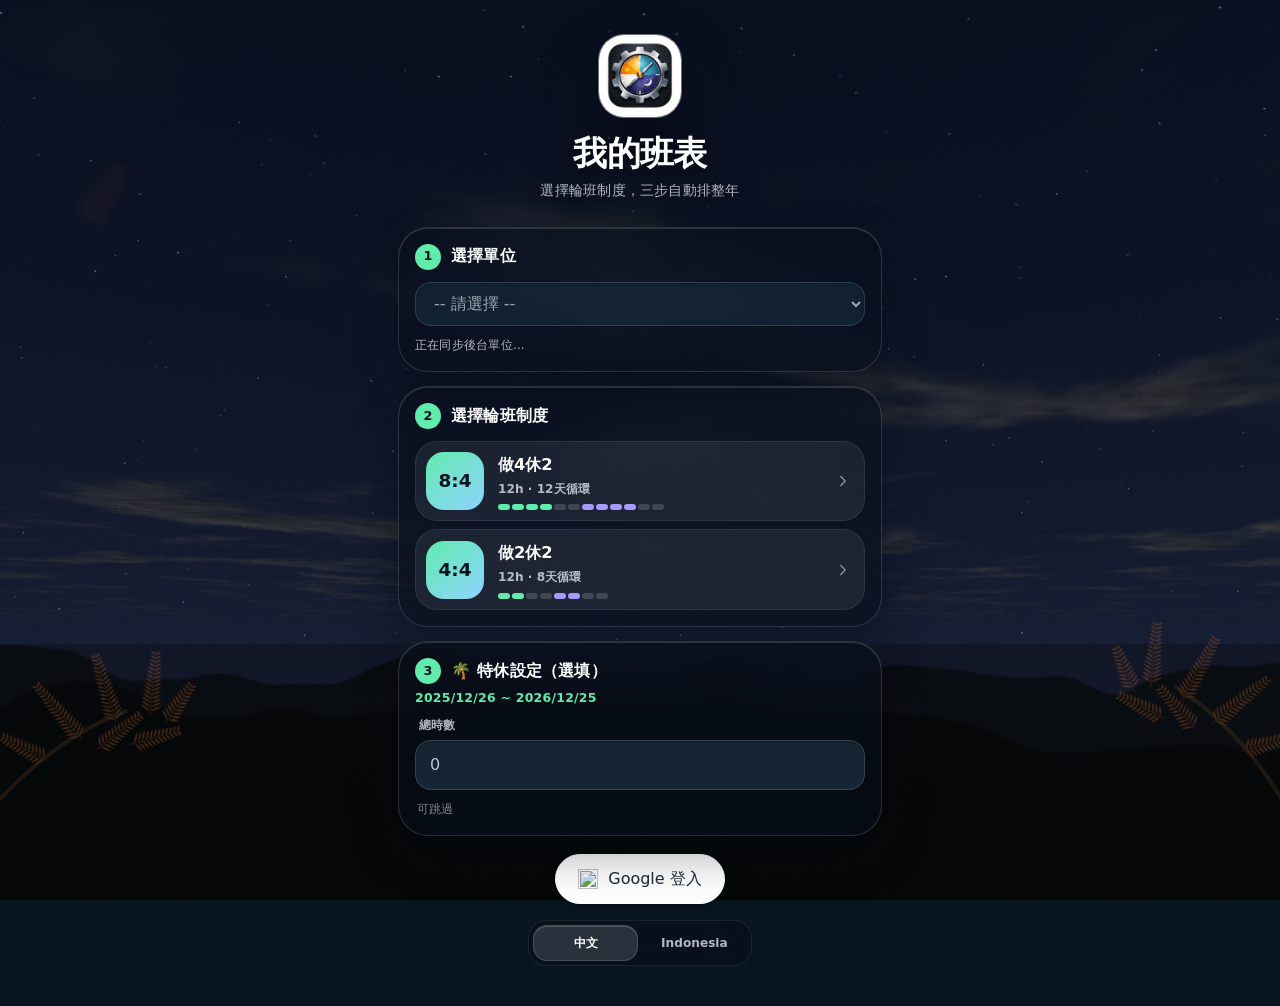
==== commit f617bce3: "v416：在月曆置頂今日班別並連接連續班次" ====
--- a/index.html
+++ b/index.html
@@ -47,7 +47,7 @@
   <link rel="stylesheet" href="./immersive-v341.css?v=345b-rain" data-shell-style media="print" onload="myshiftStyleLoaded(this)" onerror="myshiftStyleFailed()">
   <link rel="stylesheet" href="./daylight-v345.css?v=348-disaster" data-shell-style media="print" onload="myshiftStyleLoaded(this)" onerror="myshiftStyleFailed()">
   <link rel="stylesheet" href="./refine-v349.css?v=351c-disaster-row" data-shell-style media="print" onload="myshiftStyleLoaded(this)" onerror="myshiftStyleFailed()">
-  <link rel="stylesheet" href="./v4/skin.css?v=415" data-shell-style media="print" onload="myshiftStyleLoaded(this)" onerror="myshiftStyleFailed()">
+  <link rel="stylesheet" href="./v4/skin.css?v=416" data-shell-style media="print" onload="myshiftStyleLoaded(this)" onerror="myshiftStyleFailed()">
   <!-- Same official Firebase SDK bytes; available with the site and offline. -->
   <script defer src="./vendor/firebase/10.12.0/firebase-app-compat.js"></script>
   <script defer src="./vendor/firebase/10.12.0/firebase-auth-compat.js"></script>
@@ -63,19 +63,19 @@
   <script defer src="./schedule-experience.js?v=340-actors"></script>
   <script defer src="./share-calendar.js?v=347-poster"></script>
   <script defer src="./navigation-ui.js?v=340-actors"></script>
-  <script defer src="./app.js?v=415"></script>
+  <script defer src="./app.js?v=416"></script>
   <script defer src="./ui-effects.js?v=325-night-auto"></script>
-  <script defer src="./v4/orrery.js?v=415"></script>
-  <script defer src="./v4/view.js?v=415"></script>
-  <script defer src="./v4/calendar.js?v=415"></script>
-  <script defer src="./v4/sheet.js?v=415"></script>
-  <script defer src="./v4/pay.js?v=415"></script>
-  <script defer src="./v4/more.js?v=415"></script>
-  <script defer src="./v4/setup.js?v=415"></script>
-  <script defer src="./v4/tour.js?v=415"></script>
-  <script defer src="./v4/dialog.js?v=415"></script>
-  <script defer src="./v4/wxsheets.js?v=415"></script>
-  <script defer src="./v4/weather.js?v=415"></script>
+  <script defer src="./v4/orrery.js?v=416"></script>
+  <script defer src="./v4/view.js?v=416"></script>
+  <script defer src="./v4/calendar.js?v=416"></script>
+  <script defer src="./v4/sheet.js?v=416"></script>
+  <script defer src="./v4/pay.js?v=416"></script>
+  <script defer src="./v4/more.js?v=416"></script>
+  <script defer src="./v4/setup.js?v=416"></script>
+  <script defer src="./v4/tour.js?v=416"></script>
+  <script defer src="./v4/dialog.js?v=416"></script>
+  <script defer src="./v4/wxsheets.js?v=416"></script>
+  <script defer src="./v4/weather.js?v=416"></script>
 </head>
 <body class="myshift-ui depth-v337 v4">
   <div id="splash"><img src="./icons/icon-192x192.png" alt=""><h1>我的班表</h1><p>My Shift</p></div>
--- a/v4/skin.css
+++ b/v4/skin.css
@@ -1362,3 +1362,37 @@
 body.v4 .guide-demo.hold i {border-color:#ffd28a}
 body.v4 .v4-guide .guide-progress {background:#20384a}
 body.v4 .v4-guide .guide-progress i {background:#9ae1c8}
+
+/* Today and the monthly grid share one glass surface. */
+html body.v4 .app-main.screen-calendar>.v4-month {padding-top:0!important;overflow:hidden!important}
+body.v4 .v4-month .cal-duty {
+  position:relative;display:grid;grid-template-columns:auto minmax(0,1fr) auto auto;
+  align-items:center;gap:9px;width:100%;padding:14px 8px;margin:0;border:0;border-bottom:1px solid var(--cal-rule);
+  text-align:start;color:var(--v4-ink);background:radial-gradient(ellipse at 4% 50%,color-mix(in srgb,var(--s) 17%,transparent),transparent 72%);
+}
+body.v4 .duty-orb {
+  display:grid;place-items:center;width:44px;height:44px;border-radius:50%;color:var(--s);
+  background:radial-gradient(at 30% 18%,#ffffff2b,transparent 55%),color-mix(in srgb,var(--s) 12%,#102239);
+  border:1px solid color-mix(in srgb,var(--s) 55%,transparent);box-shadow:inset 0 -3px 6px #03102155,0 3px 8px #09192740;
+}
+body.v4 .duty-orb svg {color:inherit!important}
+body.v4 .duty-copy,body.v4 .duty-detail {display:grid;gap:2px}
+body.v4 .duty-copy small,body.v4 .duty-detail small {font-size:.875rem;color:var(--cal-muted);line-height:1.35}
+body.v4 .duty-copy strong {font-size:1.45rem;line-height:1.2;color:var(--v4-strong)}
+body.v4 .duty-detail {text-align:end;max-width:36vw;overflow-wrap:anywhere}
+body.v4 .duty-detail b {font:650 1rem/1.3 var(--v4-num);font-variant-numeric:tabular-nums}
+body.v4 .v4-month .v4-calhead {padding:10px 7px 8px}
+body.v4 .v4-month .v4-calhead h1 {font-size:2rem}
+body.v4 .v4-month .v4-calhead p {margin:0;font-weight:500}
+body.v4 .v4-month .v4-calhead-nav {gap:0}
+html body.v4 .v4-month .v4-calhead-nav button {border:0;background:transparent!important;box-shadow:none!important;min-width:40px;padding-inline:4px}
+body.v4 .v4-month .v4-calhead-nav .v4-pill {font-size:.875rem}
+body.v4 .v4-month .v4-calhead-nav .prev svg {transform:rotate(180deg)}
+body.v4 .v4-month .shift-run {padding-bottom:9px}
+body.v4 .v4-month .shift-run::after {
+  content:"";position:absolute;bottom:3px;left:16%;right:16%;height:3px;border-radius:3px;
+  background:color-mix(in srgb,var(--s) 66%,transparent);pointer-events:none;
+}
+body.v4 .v4-month .shift-run.joins-prev::after {left:0;border-top-left-radius:0;border-bottom-left-radius:0}
+body.v4 .v4-month .shift-run.joins-next::after {right:0;border-top-right-radius:0;border-bottom-right-radius:0}
+body.v4 .v4-month .shift-run.v4-s-off::after {opacity:.45}
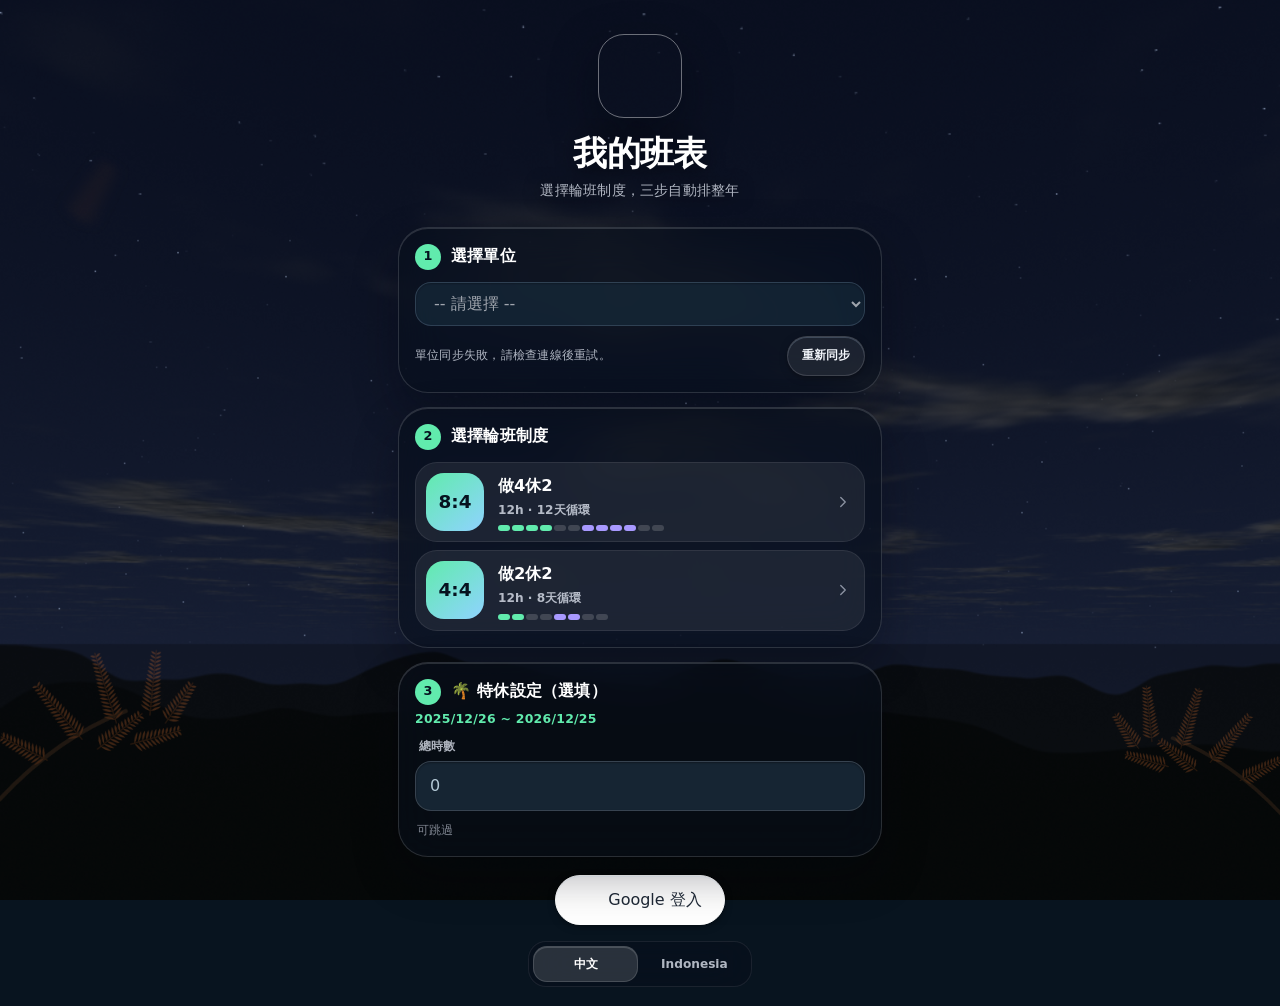
==== commit a6095393: "v417：恢復班表前景並改善蝴蝶與植栽動態" ====
--- a/index.html
+++ b/index.html
@@ -39,7 +39,7 @@
   <link rel="stylesheet" href="./styles.css?v=328-ui" data-shell-style media="print" onload="myshiftStyleLoaded(this)" onerror="myshiftStyleFailed()">
   <link rel="stylesheet" href="./studio-v308.css?v=325-night-auto" data-shell-style media="print" onload="myshiftStyleLoaded(this)" onerror="myshiftStyleFailed()">
   <link rel="stylesheet" href="./nature-ui.css?v=325-night-auto" data-shell-style media="print" onload="myshiftStyleLoaded(this)" onerror="myshiftStyleFailed()">
-  <link rel="stylesheet" href="./calendar-ui.css?v=340-actors" data-shell-style media="print" onload="myshiftStyleLoaded(this)" onerror="myshiftStyleFailed()">
+  <link rel="stylesheet" href="./calendar-ui.css?v=417" data-shell-style media="print" onload="myshiftStyleLoaded(this)" onerror="myshiftStyleFailed()">
   <link rel="stylesheet" href="./immersive-ui.css?v=329-account" data-shell-style media="print" onload="myshiftStyleLoaded(this)" onerror="myshiftStyleFailed()">
   <link rel="stylesheet" href="./share-calendar.css?v=325-night-auto" data-shell-style media="print" onload="myshiftStyleLoaded(this)" onerror="myshiftStyleFailed()">
   <link rel="stylesheet" href="./atelier-ui.css?v=340-actors" data-shell-style media="print" onload="myshiftStyleLoaded(this)" onerror="myshiftStyleFailed()">
@@ -47,7 +47,7 @@
   <link rel="stylesheet" href="./immersive-v341.css?v=345b-rain" data-shell-style media="print" onload="myshiftStyleLoaded(this)" onerror="myshiftStyleFailed()">
   <link rel="stylesheet" href="./daylight-v345.css?v=348-disaster" data-shell-style media="print" onload="myshiftStyleLoaded(this)" onerror="myshiftStyleFailed()">
   <link rel="stylesheet" href="./refine-v349.css?v=351c-disaster-row" data-shell-style media="print" onload="myshiftStyleLoaded(this)" onerror="myshiftStyleFailed()">
-  <link rel="stylesheet" href="./v4/skin.css?v=416" data-shell-style media="print" onload="myshiftStyleLoaded(this)" onerror="myshiftStyleFailed()">
+  <link rel="stylesheet" href="./v4/skin.css?v=417" data-shell-style media="print" onload="myshiftStyleLoaded(this)" onerror="myshiftStyleFailed()">
   <!-- Same official Firebase SDK bytes; available with the site and offline. -->
   <script defer src="./vendor/firebase/10.12.0/firebase-app-compat.js"></script>
   <script defer src="./vendor/firebase/10.12.0/firebase-auth-compat.js"></script>
@@ -57,25 +57,25 @@
   <script defer src="./nature-context.js?v=340-actors"></script>
   <script defer src="./nature-taiwan.js?v=345b-rain"></script>
   <script defer src="./sky-gl.js?v=407-rain"></script>
-  <script defer src="./nature-effects.js?v=408-rain"></script>
+  <script defer src="./nature-effects.js?v=417"></script>
   <script defer src="./nature-audio.js?v=340-actors"></script>
   <script defer src="./config-sync.js?v=325-night-auto"></script>
   <script defer src="./schedule-experience.js?v=340-actors"></script>
   <script defer src="./share-calendar.js?v=347-poster"></script>
   <script defer src="./navigation-ui.js?v=340-actors"></script>
-  <script defer src="./app.js?v=416"></script>
+  <script defer src="./app.js?v=417"></script>
   <script defer src="./ui-effects.js?v=325-night-auto"></script>
-  <script defer src="./v4/orrery.js?v=416"></script>
-  <script defer src="./v4/view.js?v=416"></script>
-  <script defer src="./v4/calendar.js?v=416"></script>
-  <script defer src="./v4/sheet.js?v=416"></script>
-  <script defer src="./v4/pay.js?v=416"></script>
-  <script defer src="./v4/more.js?v=416"></script>
-  <script defer src="./v4/setup.js?v=416"></script>
-  <script defer src="./v4/tour.js?v=416"></script>
-  <script defer src="./v4/dialog.js?v=416"></script>
-  <script defer src="./v4/wxsheets.js?v=416"></script>
-  <script defer src="./v4/weather.js?v=416"></script>
+  <script defer src="./v4/orrery.js?v=417"></script>
+  <script defer src="./v4/view.js?v=417"></script>
+  <script defer src="./v4/calendar.js?v=417"></script>
+  <script defer src="./v4/sheet.js?v=417"></script>
+  <script defer src="./v4/pay.js?v=417"></script>
+  <script defer src="./v4/more.js?v=417"></script>
+  <script defer src="./v4/setup.js?v=417"></script>
+  <script defer src="./v4/tour.js?v=417"></script>
+  <script defer src="./v4/dialog.js?v=417"></script>
+  <script defer src="./v4/wxsheets.js?v=417"></script>
+  <script defer src="./v4/weather.js?v=417"></script>
 </head>
 <body class="myshift-ui depth-v337 v4">
   <div id="splash"><img src="./icons/icon-192x192.png" alt=""><h1>我的班表</h1><p>My Shift</p></div>
--- a/calendar-ui.css
+++ b/calendar-ui.css
@@ -1,8 +1,7 @@
 /* Daily information, readable at phone width. Today emphasis updated in v317. */
 :root{--agenda-meeting:#215b8b;--agenda-meeting-bg:#e5f0fa;--agenda-health:#a34352;--agenda-health-bg:#fbe9ec;--agenda-personal:#68518b;--agenda-personal-bg:#f0eaf8}
 html[data-theme="dark"]{--agenda-meeting:#bbdcff;--agenda-meeting-bg:#243e54;--agenda-health:#ffc0c8;--agenda-health-bg:#50303b;--agenda-personal:#decbfb;--agenda-personal-bg:#40344f}
-/* The calendar is a reading surface. Keep the existing atmosphere behind it. */
-body:has(.screen-calendar) #nature-sky,body:has(.screen-calendar) #wxfx{z-index:0}
+/* Scenery and foreground particles use the shared atmosphere layers on every tab. */
 .app-shell:has(.screen-calendar) .app-header{padding-top:calc(14px + env(safe-area-inset-top));padding-bottom:14px;min-height:78px}
 .screen-calendar{gap:20px;padding-left:12px;padding-right:12px}
 .screen-calendar .screen-heading{min-height:58px;padding:0 7px;gap:8px}
--- a/v4/skin.css
+++ b/v4/skin.css
@@ -253,8 +253,7 @@
 body.v4 .v4-pill{display:inline-flex;align-items:center;gap:6px;min-height:44px;padding:0 14px;border-radius:99px;background:var(--v4-glass);border:1px solid var(--v4-line);-webkit-backdrop-filter:var(--v4-blur);backdrop-filter:var(--v4-blur);font-size:.82rem;font-weight:800;color:var(--v4-ink)!important;box-shadow:inset 0 1px 0 rgba(var(--v4-w),.14),0 8px 22px rgba(3,8,18,.28)}
 body.v4 .v4-pill.on{color:var(--v4-ink3)!important}
 
-/* Keep moving weather and petals behind the calendar text. */
-html body.v4:not(.scene-theatre):has(.screen-calendar) :is(#wxfx,#nature-glass-gl){z-index:0}
+
 
 /* ── 月曆面板 ── */
 html body.v4 .app-main>.v4-month{--cal-paper:#14243a;--cal-muted:#c5d2e4;--cal-rule:rgba(199,218,242,.18);
